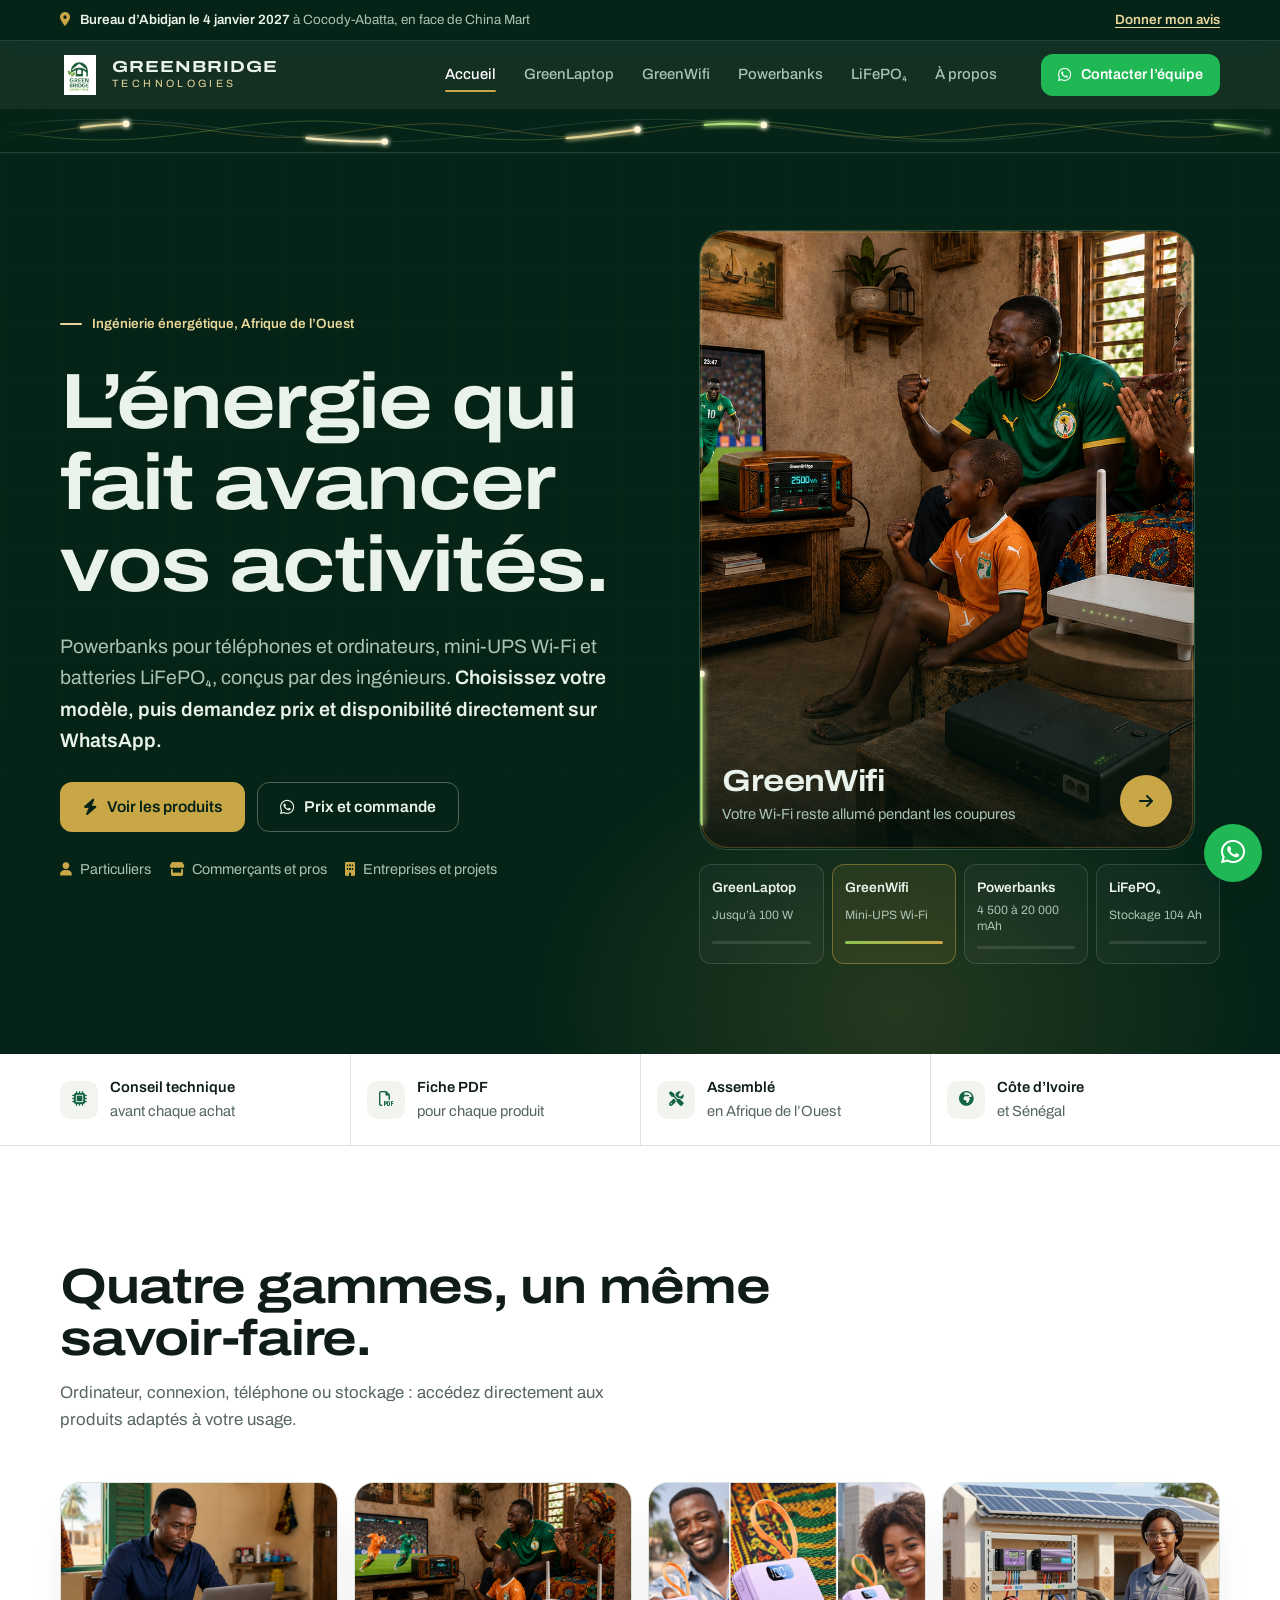
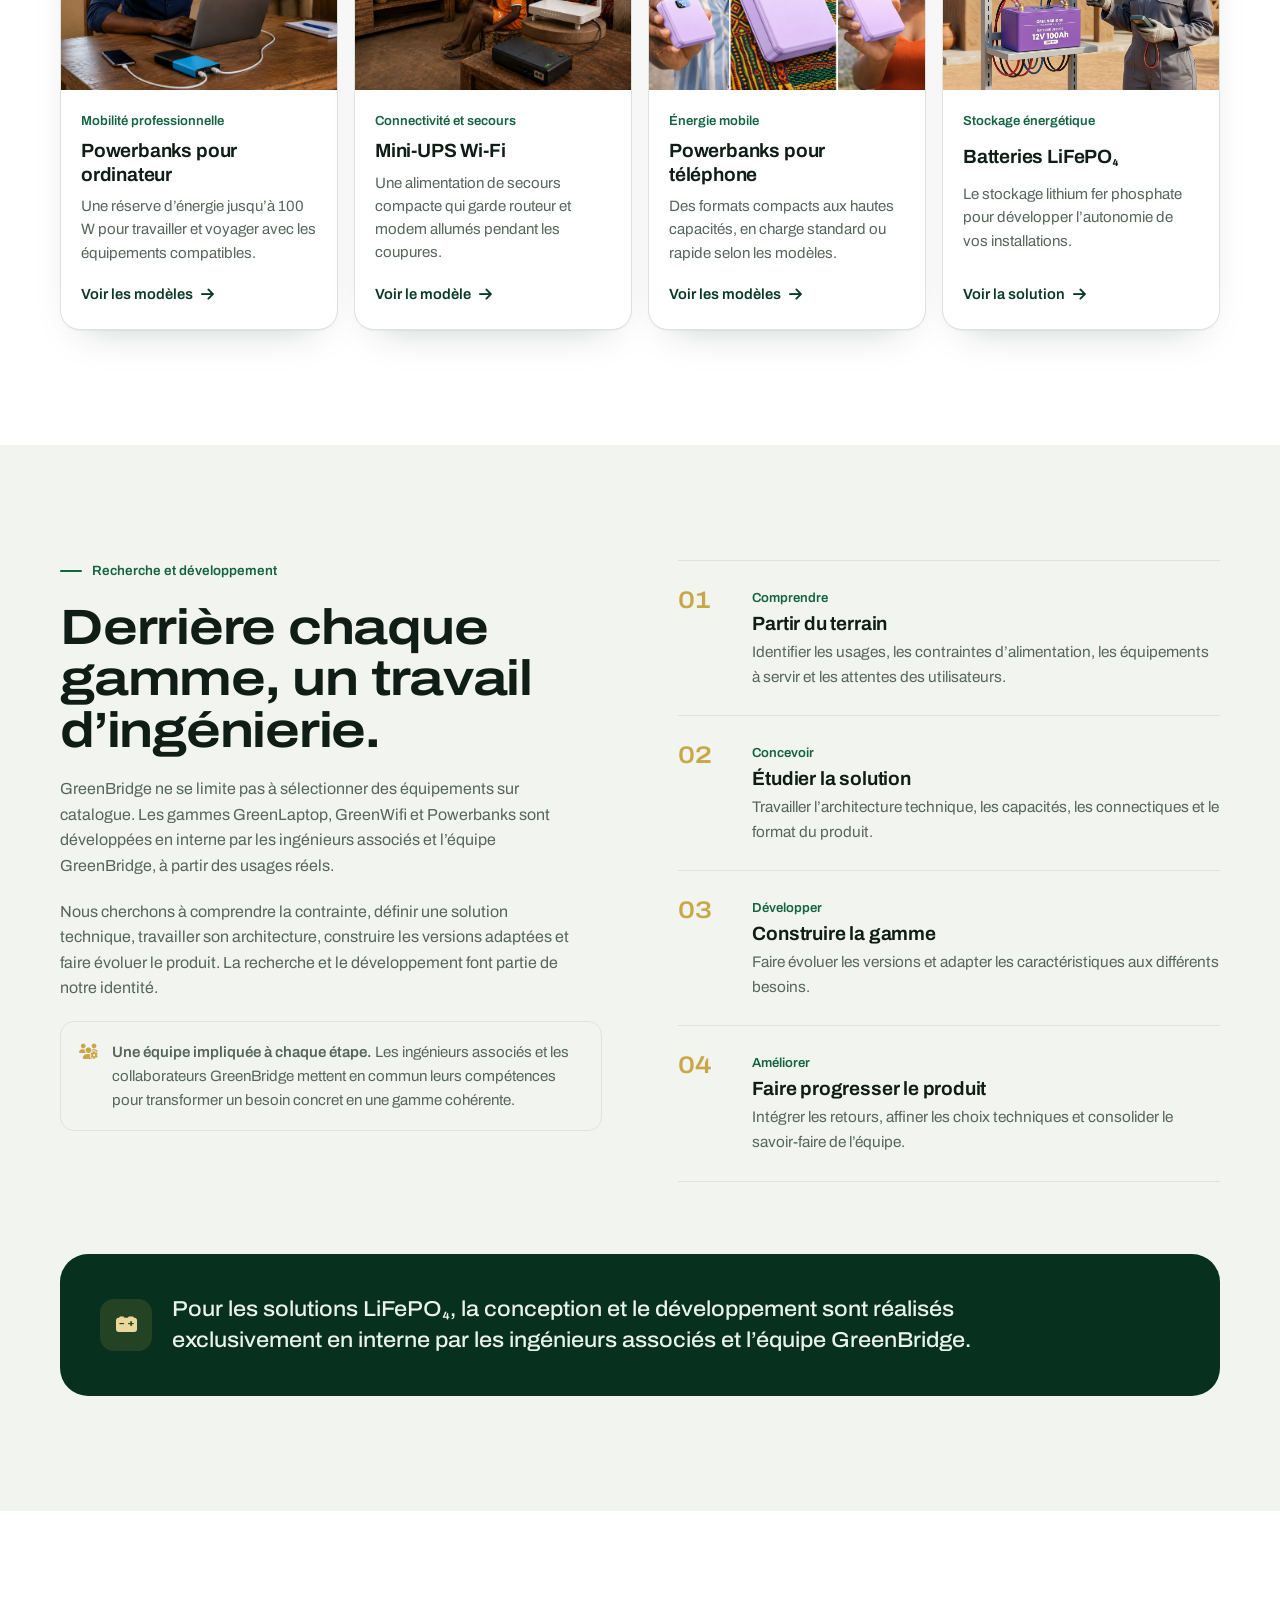
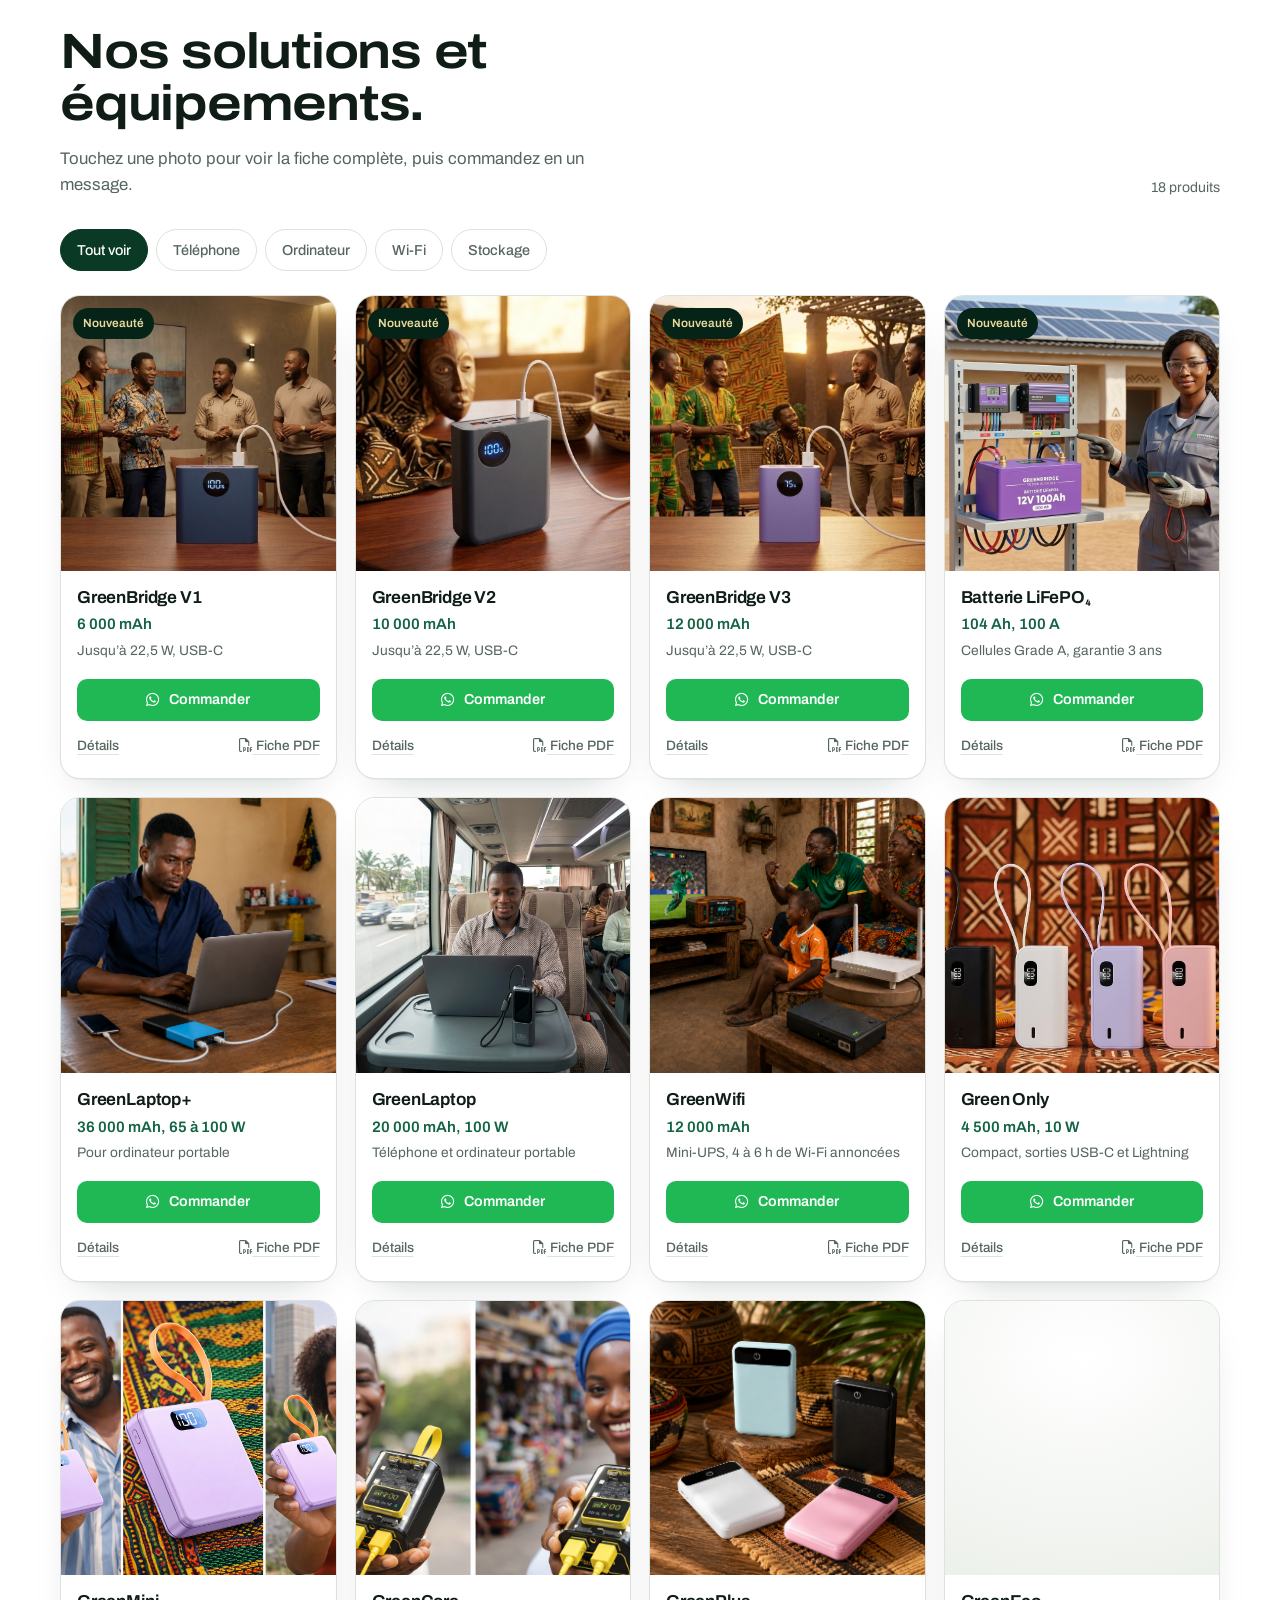
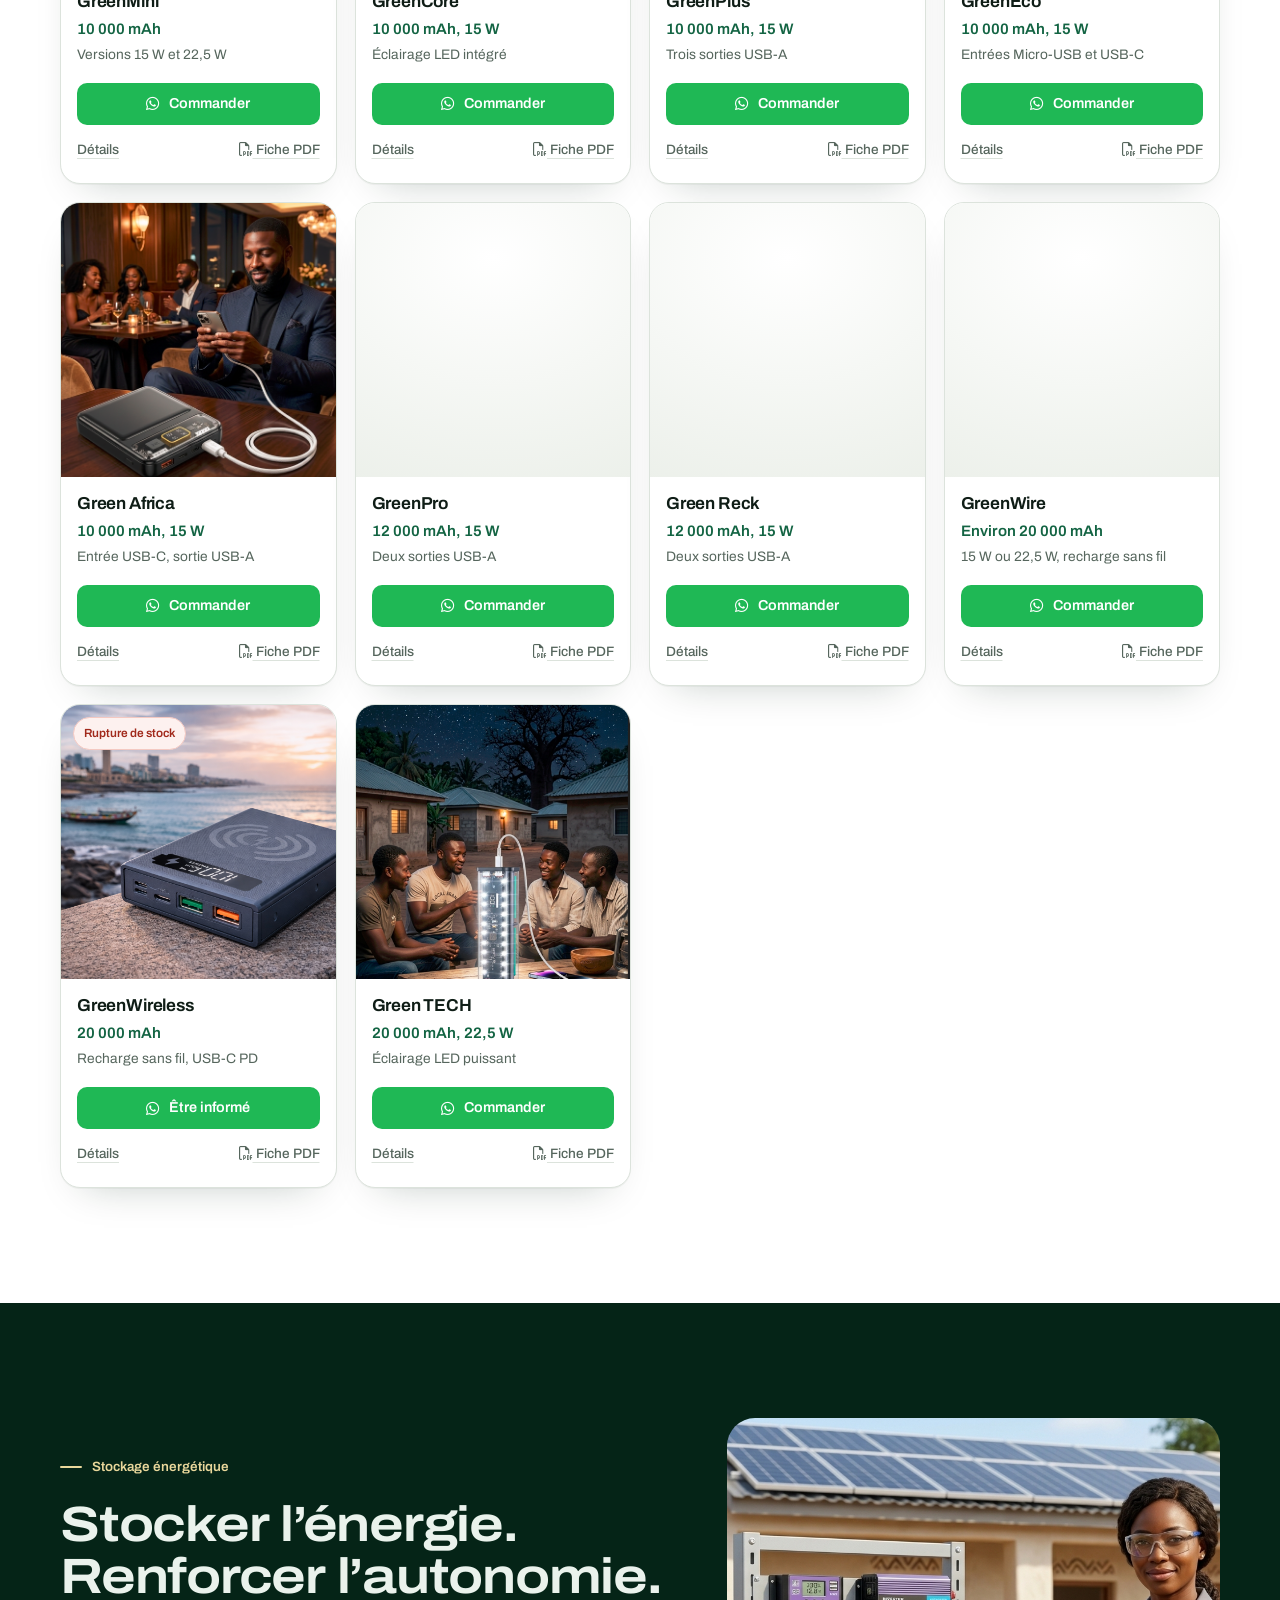
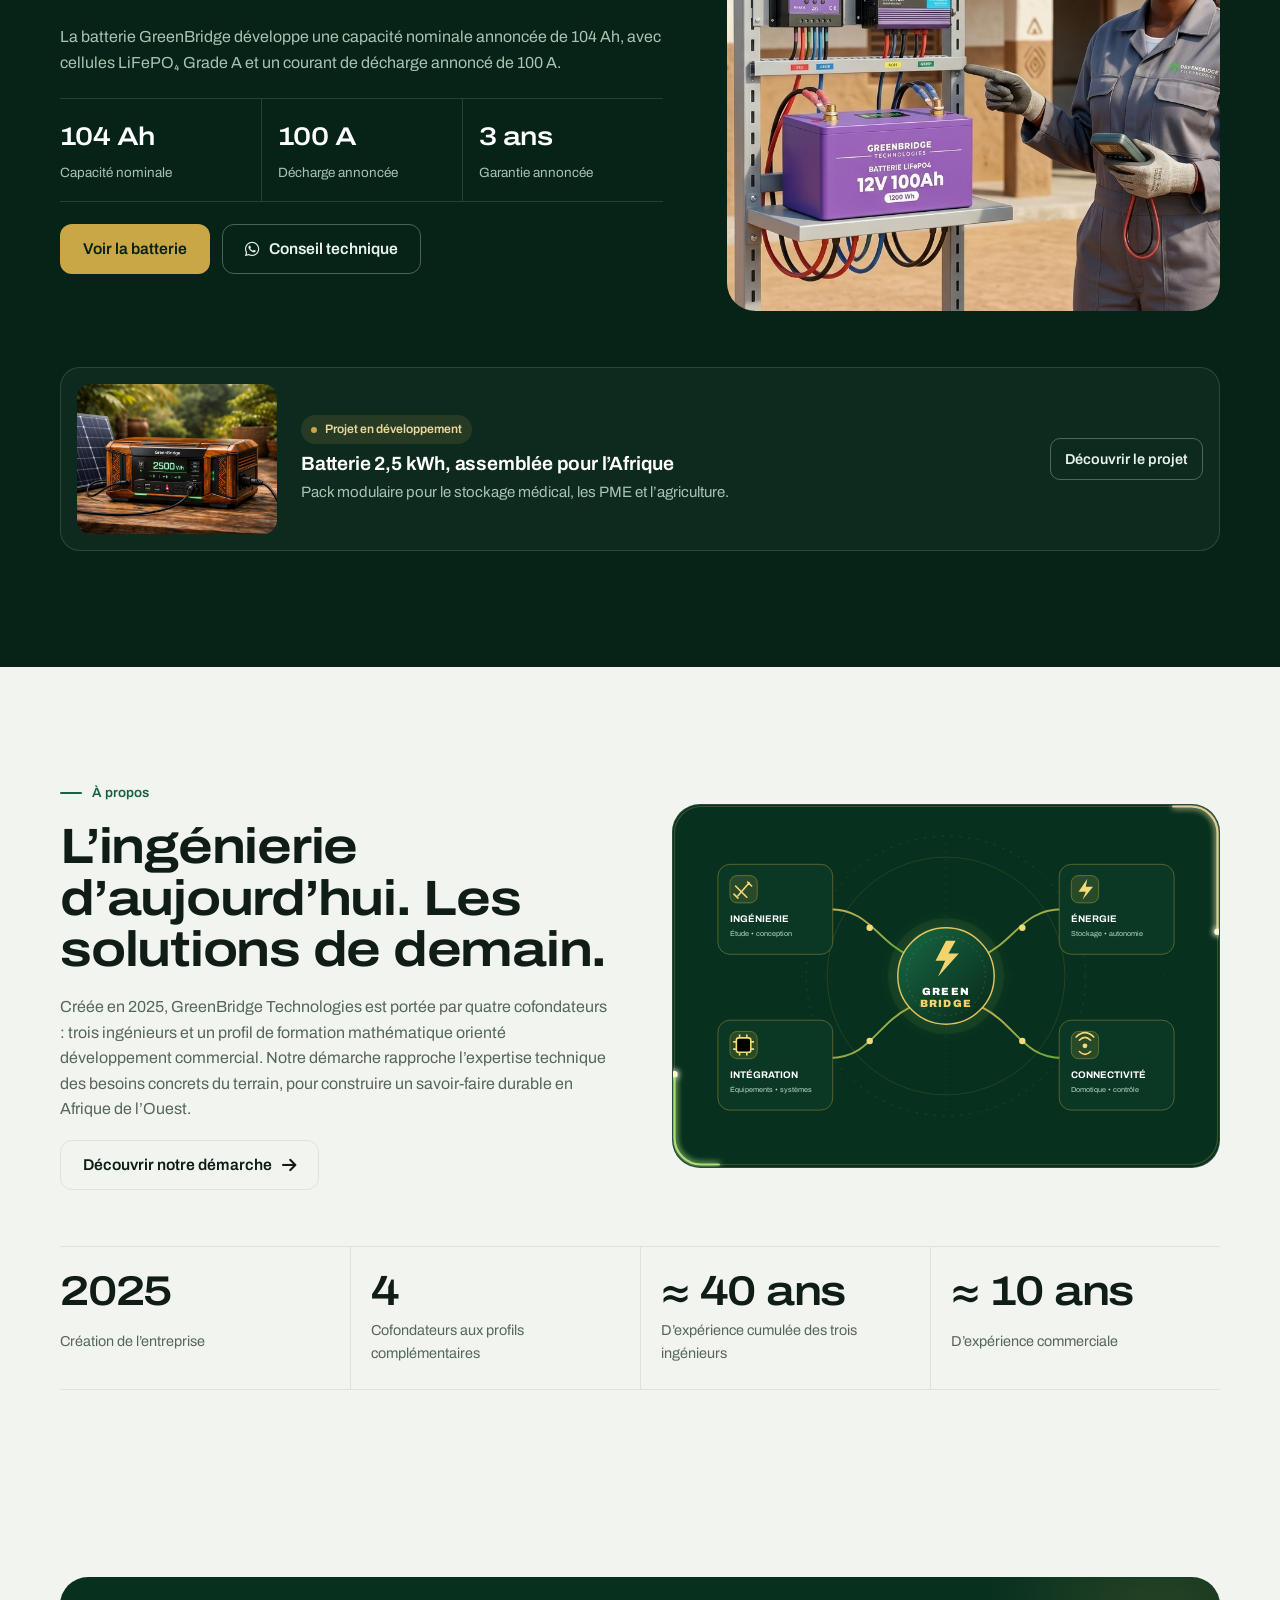
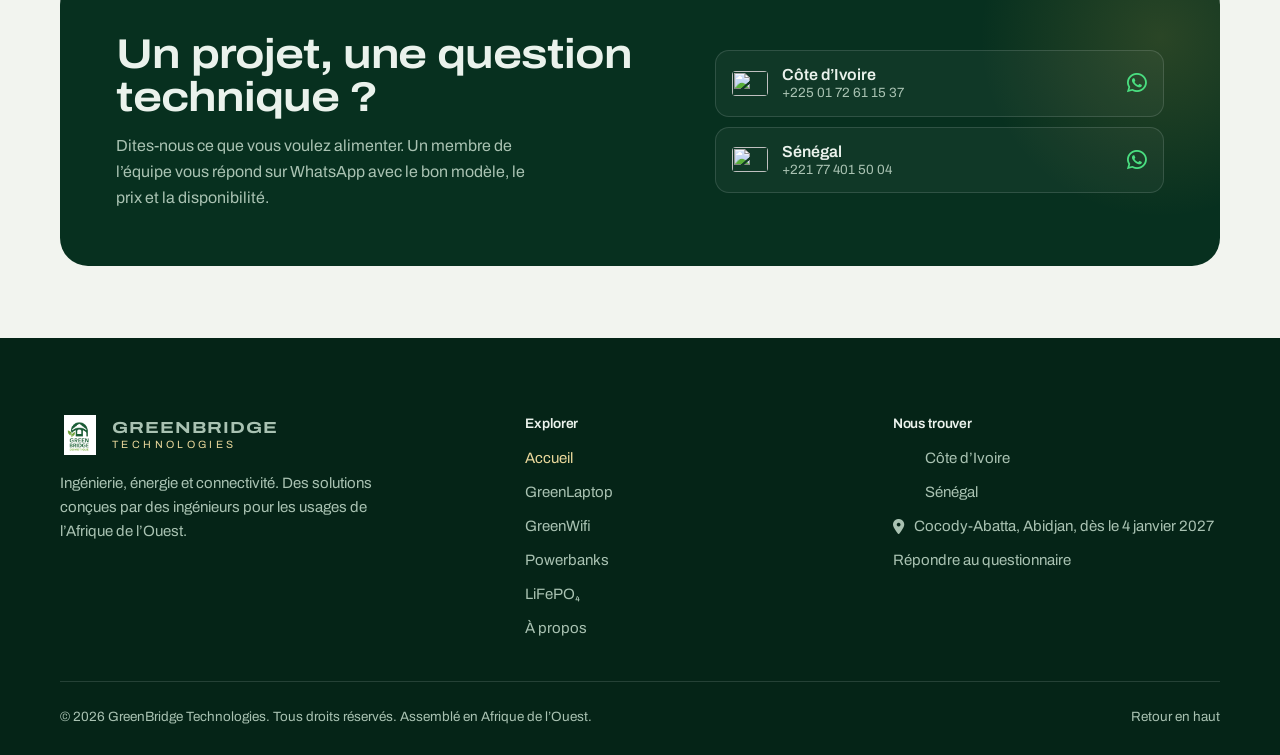
==== index.html @ 38a470da "Update index.html" ====
<!DOCTYPE html>
<html lang="fr">
<head>
<meta charset="utf-8">
<meta name="viewport" content="width=device-width, initial-scale=1, viewport-fit=cover">
<title>GreenBridge Technologies | Énergie et connectivité en Afrique de l’Ouest</title>
<meta name="description" content="Powerbanks, mini-UPS Wi-Fi et batteries LiFePO₄ conçus par des ingénieurs en Afrique de l’Ouest. Côte d’Ivoire et Sénégal, commande sur WhatsApp.">
<meta name="theme-color" content="#052417">
<meta property="og:title" content="GreenBridge Technologies | Énergie et connectivité en Afrique de l’Ouest">
<meta property="og:description" content="Powerbanks, mini-UPS Wi-Fi et batteries LiFePO₄ conçus par des ingénieurs en Afrique de l’Ouest. Côte d’Ivoire et Sénégal, commande sur WhatsApp.">
<meta property="og:type" content="website">
<link rel="icon" type="image/png" href="green%20bridge%20domo.png">
<link rel="apple-touch-icon" href="green%20bridge%20domo.png">
<link rel="preconnect" href="https://fonts.googleapis.com">
<link rel="preconnect" href="https://fonts.gstatic.com" crossorigin>
<link rel="stylesheet" href="https://fonts.googleapis.com/css2?family=Archivo:wdth,wght@62..125,300..800&display=swap">
<link rel="stylesheet" href="https://cdnjs.cloudflare.com/ajax/libs/font-awesome/6.4.2/css/all.min.css">
<link rel="stylesheet" href="greenbridge.css">
<script async src="https://www.googletagmanager.com/gtag/js?id=G-6M3D6J9B24"></script>
<script>
  window.dataLayer = window.dataLayer || [];
  function gtag(){dataLayer.push(arguments);}
  gtag('js', new Date());
  gtag('config', 'G-6M3D6J9B24');
</script>
</head>
<body data-gb-page="home">
<a class="skip" href="#contenu">Aller au contenu</a>

<div class="announce">
  <div class="wrap">
    <p><i class="fa-solid fa-location-dot" aria-hidden="true"></i><span><strong>Bureau d’Abidjan le 4 janvier 2027</strong><span class="announce__long"> à Cocody-Abatta, en face de China Mart</span></span></p>
    <a href="https://enquete-powerbank-ci-sn.netlify.app/" target="_blank" rel="noopener">Donner mon avis</a>
  </div>
</div>

<header class="site-header">
  <div class="wrap">
    <a class="brand" href="index.html" aria-label="GreenBridge Technologies, accueil">
      <img src="green%20bridge%20domo.png" alt="" width="40" height="40">
      <span><strong>GREENBRIDGE</strong><small>TECHNOLOGIES</small></span>
    </a>
    <nav class="main-nav" aria-label="Navigation principale">
<a href="index.html" aria-current="page">Accueil</a>
<a href="greenlaptop.html">GreenLaptop</a>
<a href="greenwifi.html">GreenWifi</a>
<a href="powerbanks.html">Powerbanks</a>
<a href="lifepo4.html">LiFePO₄</a>
<a href="apropos.html">À propos</a>
    </nav>
    <div class="header-cta"><button class="btn btn--wa" type="button" data-order=""><i class="fa-brands fa-whatsapp" aria-hidden="true"></i>Contacter l’équipe</button></div>
    <button class="header-wa" type="button" data-order="" aria-label="Contacter GreenBridge sur WhatsApp"><i class="fa-brands fa-whatsapp" aria-hidden="true"></i></button>
    <button class="menu-toggle" id="gbMenuToggle" type="button" aria-label="Ouvrir le menu" aria-controls="gbMobileMenu" aria-expanded="false"><span></span></button>
  </div>
</header>
<div class="energy-band" aria-hidden="true"></div>

<div class="mobile-menu" id="gbMobileMenu" aria-hidden="true" role="dialog" aria-modal="true" aria-label="Menu">
  <div class="mobile-menu__top">
    <a class="brand" href="index.html"><img src="green%20bridge%20domo.png" alt="" width="34" height="34"><span><strong>GREENBRIDGE</strong><small>TECHNOLOGIES</small></span></a>
    <button class="mobile-menu__close" id="gbMobileClose" type="button" aria-label="Fermer le menu"><i class="fa-solid fa-xmark"></i></button>
  </div>
  <nav aria-label="Navigation mobile">
<a href="index.html" aria-current="page">Accueil<small>Vue d’ensemble</small></a>
<a href="greenlaptop.html">GreenLaptop<small>Ordinateurs portables</small></a>
<a href="greenwifi.html">GreenWifi<small>Mini-UPS Wi-Fi</small></a>
<a href="powerbanks.html">Powerbanks<small>Téléphones</small></a>
<a href="lifepo4.html">LiFePO₄<small>Stockage</small></a>
<a href="apropos.html">À propos<small>Notre équipe</small></a>
  </nav>
  <div class="mobile-menu__foot">
    <button class="btn btn--wa btn--block" type="button" data-order=""><i class="fa-brands fa-whatsapp" aria-hidden="true"></i>Contacter l’équipe</button>
    <p>Côte d’Ivoire et Sénégal. Assemblé en Afrique de l’Ouest.</p>
  </div>
</div>

<main id="contenu">

<section class="hero on-dark" aria-labelledby="hero-title">
  <div class="wrap">
    <div class="hero__copy">
      <span class="label">Ingénierie énergétique, Afrique de l’Ouest</span>
      <h1 id="hero-title">L’énergie qui fait avancer vos activités.</h1>
      <p class="lead">Powerbanks pour téléphones et ordinateurs, mini-UPS Wi-Fi et batteries LiFePO₄, conçus par des ingénieurs. <strong>Choisissez votre modèle, puis demandez prix et disponibilité directement sur WhatsApp.</strong></p>
      <div class="btn-row">
        <a class="btn btn--brass" href="#catalogue"><i class="fa-solid fa-bolt" aria-hidden="true"></i>Voir les produits</a>
        <button class="btn btn--line" type="button" data-order="Demande de conseil et de devis"><i class="fa-brands fa-whatsapp" aria-hidden="true"></i>Prix et commande</button>
      </div>
      <ul class="audience">
        <li><i class="fa-solid fa-user" aria-hidden="true"></i>Particuliers</li>
        <li><i class="fa-solid fa-store" aria-hidden="true"></i>Commerçants et pros</li>
        <li><i class="fa-solid fa-building" aria-hidden="true"></i>Entreprises et projets</li>
      </ul>
    </div>
    <div class="stage" data-gb-stage aria-label="Nos quatre gammes">
      <div class="stage__screen" data-energy-frame>
        <div class="stage__slide" id="slide0" role="tabpanel">
          <img src="Chargeur_ordi_1.png" alt="Gamme GreenLaptop" fetchpriority="high" decoding="async">
          <div class="stage__caption"><div><strong>GreenLaptop</strong><span>Jusqu’à 100 W pour ordinateur portable</span></div><a href="greenlaptop.html" aria-label="Découvrir GreenLaptop"><i class="fa-solid fa-arrow-right" aria-hidden="true"></i></a></div>
        </div>
        <div class="stage__slide" id="slide1" role="tabpanel">
          <img src="wifi_2.png" alt="Gamme GreenWifi" loading="lazy" decoding="async">
          <div class="stage__caption"><div><strong>GreenWifi</strong><span>Votre Wi-Fi reste allumé pendant les coupures</span></div><a href="greenwifi.html" aria-label="Découvrir GreenWifi"><i class="fa-solid fa-arrow-right" aria-hidden="true"></i></a></div>
        </div>
        <div class="stage__slide" id="slide2" role="tabpanel">
          <img src="Pwkb_Mini_3.png" alt="Gamme Powerbanks" loading="lazy" decoding="async">
          <div class="stage__caption"><div><strong>Powerbanks</strong><span>De 4 500 à 20 000 mAh pour le téléphone</span></div><a href="powerbanks.html" aria-label="Découvrir Powerbanks"><i class="fa-solid fa-arrow-right" aria-hidden="true"></i></a></div>
        </div>
        <div class="stage__slide" id="slide3" role="tabpanel">
          <img src="pack_batterie_1200wh.png" alt="Gamme LiFePO₄" loading="lazy" decoding="async">
          <div class="stage__caption"><div><strong>LiFePO₄</strong><span>Batterie 104 Ah conçue en interne</span></div><a href="lifepo4.html" aria-label="Découvrir LiFePO₄"><i class="fa-solid fa-arrow-right" aria-hidden="true"></i></a></div>
        </div>
      </div>
      <div class="stage__tabs" role="tablist"><button class="stage__tab" type="button" role="tab" aria-controls="slide0"><b>GreenLaptop</b><small>Jusqu’à 100 W</small><span class="stage__gauge" aria-hidden="true"></span></button><button class="stage__tab" type="button" role="tab" aria-controls="slide1"><b>GreenWifi</b><small>Mini-UPS Wi-Fi</small><span class="stage__gauge" aria-hidden="true"></span></button><button class="stage__tab" type="button" role="tab" aria-controls="slide2"><b>Powerbanks</b><small>4 500 à 20 000 mAh</small><span class="stage__gauge" aria-hidden="true"></span></button><button class="stage__tab" type="button" role="tab" aria-controls="slide3"><b>LiFePO₄</b><small>Stockage 104 Ah</small><span class="stage__gauge" aria-hidden="true"></span></button></div>
    </div>
  </div>
</section>

<section class="trust" aria-label="Nos engagements">
  <div class="wrap">
    <ul>
      <li><i class="fa-solid fa-microchip" aria-hidden="true"></i><span><strong>Conseil technique</strong>avant chaque achat</span></li>
      <li><i class="fa-regular fa-file-pdf" aria-hidden="true"></i><span><strong>Fiche PDF</strong>pour chaque produit</span></li>
      <li><i class="fa-solid fa-screwdriver-wrench" aria-hidden="true"></i><span><strong>Assemblé</strong>en Afrique de l’Ouest</span></li>
      <li><i class="fa-solid fa-earth-africa" aria-hidden="true"></i><span><strong>Côte d’Ivoire</strong>et Sénégal</span></li>
    </ul>
  </div>
</section>

<section class="section section--white" aria-labelledby="gammes-title">
  <div class="wrap">
    <div class="section-head">
      <h2 id="gammes-title">Quatre gammes, un même savoir-faire.</h2>
      <p>Ordinateur, connexion, téléphone ou stockage : accédez directement aux produits adaptés à votre usage.</p>
    </div>
    <div class="universe-grid">
      <a class="u-card" href="greenlaptop.html">
      <div class="u-card__media"><img src="Chargeur_ordi_1.png" alt="Gamme GreenLaptop" loading="lazy" decoding="async" data-fallback=""></div>
      <div class="u-card__body"><small>Mobilité professionnelle</small><h3>Powerbanks pour ordinateur</h3><p>Une réserve d’énergie jusqu’à 100 W pour travailler et voyager avec les équipements compatibles.</p><span class="u-card__go">Voir les modèles <i class="fa-solid fa-arrow-right" aria-hidden="true"></i></span></div>
    </a>
      <a class="u-card" href="greenwifi.html">
      <div class="u-card__media"><img src="wifi_2.png" alt="Gamme GreenWifi" loading="lazy" decoding="async" data-fallback=""></div>
      <div class="u-card__body"><small>Connectivité et secours</small><h3>Mini-UPS Wi-Fi</h3><p>Une alimentation de secours compacte qui garde routeur et modem allumés pendant les coupures.</p><span class="u-card__go">Voir le modèle <i class="fa-solid fa-arrow-right" aria-hidden="true"></i></span></div>
    </a>
      <a class="u-card" href="powerbanks.html">
      <div class="u-card__media"><img src="Pwkb_Mini_3.png" alt="Gamme Powerbanks" loading="lazy" decoding="async" data-fallback=""></div>
      <div class="u-card__body"><small>Énergie mobile</small><h3>Powerbanks pour téléphone</h3><p>Des formats compacts aux hautes capacités, en charge standard ou rapide selon les modèles.</p><span class="u-card__go">Voir les modèles <i class="fa-solid fa-arrow-right" aria-hidden="true"></i></span></div>
    </a>
      <a class="u-card" href="lifepo4.html">
      <div class="u-card__media"><img src="pack_batterie_1200wh.png" alt="Gamme LiFePO₄" loading="lazy" decoding="async" data-fallback=""></div>
      <div class="u-card__body"><small>Stockage énergétique</small><h3>Batteries LiFePO₄</h3><p>Le stockage lithium fer phosphate pour développer l’autonomie de vos installations.</p><span class="u-card__go">Voir la solution <i class="fa-solid fa-arrow-right" aria-hidden="true"></i></span></div>
    </a>
    </div>
  </div>
</section>

<section class="section" id="notre-demarche" aria-labelledby="rd-title">
  <div class="wrap">
    <div class="rd">
      <div class="rd__copy">
        <span class="label">Recherche et développement</span>
        <h2 id="rd-title">Derrière chaque gamme, un travail d’ingénierie.</h2>
        <p>GreenBridge ne se limite pas à sélectionner des équipements sur catalogue. Les gammes GreenLaptop, GreenWifi et Powerbanks sont développées en interne par les ingénieurs associés et l’équipe GreenBridge, à partir des usages réels.</p>
        <p>Nous cherchons à comprendre la contrainte, définir une solution technique, travailler son architecture, construire les versions adaptées et faire évoluer le produit. La recherche et le développement font partie de notre identité.</p>
        <div class="rd__note"><i class="fa-solid fa-users-gear" aria-hidden="true"></i><span><strong>Une équipe impliquée à chaque étape.</strong> Les ingénieurs associés et les collaborateurs GreenBridge mettent en commun leurs compétences pour transformer un besoin concret en une gamme cohérente.</span></div>
      </div>
      <ol class="steps"><li><small>Comprendre</small><h3>Partir du terrain</h3><p>Identifier les usages, les contraintes d’alimentation, les équipements à servir et les attentes des utilisateurs.</p></li><li><small>Concevoir</small><h3>Étudier la solution</h3><p>Travailler l’architecture technique, les capacités, les connectiques et le format du produit.</p></li><li><small>Développer</small><h3>Construire la gamme</h3><p>Faire évoluer les versions et adapter les caractéristiques aux différents besoins.</p></li><li><small>Améliorer</small><h3>Faire progresser le produit</h3><p>Intégrer les retours, affiner les choix techniques et consolider le savoir-faire de l’équipe.</p></li></ol>
    </div>
    <div class="quote-band on-dark">
      <i class="fa-solid fa-car-battery" aria-hidden="true"></i>
      <p>Pour les solutions LiFePO₄, la conception et le développement sont réalisés exclusivement en interne par les ingénieurs associés et l’équipe GreenBridge.</p>
    </div>
  </div>
</section>

<section class="section section--white" id="catalogue" aria-labelledby="catalogue-title">
  <div class="wrap">
    <div class="catalog-head">
      <div class="section-head">
        <h2 id="catalogue-title">Nos solutions et équipements.</h2>
        <p>Touchez une photo pour voir la fiche complète, puis commandez en un message.</p>
      </div>
      <span class="count" data-gb-count="catalogueGrid" aria-live="polite"></span>
    </div>
    <div class="filters" data-gb-filter="catalogueGrid" role="group" aria-label="Filtrer par usage">
      <button type="button" data-filter="all" aria-pressed="true">Tout voir</button>
      <button type="button" data-filter="phone">Téléphone</button>
      <button type="button" data-filter="laptop">Ordinateur</button>
      <button type="button" data-filter="wifi">Wi-Fi</button>
      <button type="button" data-filter="storage">Stockage</button>
    </div>
    <div style="height:22px"></div>
    <div class="p-grid" id="catalogueGrid" data-gb-grid="v1,v2,v3,lifepo4,m11,m12,m13,m0,m1,m2,m3,m4,m5,m6,m7,m8,m9,m10"></div>
  </div>
</section>

<section class="section section--dark on-dark" aria-labelledby="storage-title">
  <div class="wrap">
    <div class="storage">
      <div class="storage__copy">
        <span class="label">Stockage énergétique</span>
        <h2 id="storage-title">Stocker l’énergie. Renforcer l’autonomie.</h2>
        <p>La batterie GreenBridge développe une capacité nominale annoncée de 104 Ah, avec cellules LiFePO₄ Grade A et un courant de décharge annoncé de 100 A.</p>
        <div class="readouts"><div><b>104 Ah</b><span>Capacité nominale</span></div><div><b>100 A</b><span>Décharge annoncée</span></div><div><b>3 ans</b><span>Garantie annoncée</span></div></div>
        <div class="btn-row">
          <button class="btn btn--brass" type="button" data-open="lifepo4">Voir la batterie</button>
          <button class="btn btn--line" type="button" data-order="Batterie LiFePO4 104 Ah : demande de conseil technique et devis"><i class="fa-brands fa-whatsapp" aria-hidden="true"></i>Conseil technique</button>
        </div>
      </div>
      <div class="storage__media"><img src="pack_batterie_1200wh.png" alt="Batterie GreenBridge LiFePO₄ 104 Ah" loading="lazy" decoding="async" data-fallback=""></div>
    </div>
    <div class="project">
      <div class="project__media"><img src="Future_Pack_1.png" alt="Pack modulaire 2,5 kWh" loading="lazy" decoding="async" data-fallback=""></div>
      <div><span class="pill">Projet en développement</span><h3>Batterie 2,5 kWh, assemblée pour l’Afrique</h3><p>Pack modulaire pour le stockage médical, les PME et l’agriculture.</p></div>
      <div class="btn-row"><button class="btn btn--line btn--sm" type="button" data-pack>Découvrir le projet</button></div>
    </div>
  </div>
</section>

<section class="section" aria-labelledby="about-title">
  <div class="wrap">
    <div class="about-home">
      <div class="about-home__copy">
        <span class="label">À propos</span>
        <h2 id="about-title">L’ingénierie d’aujourd’hui. Les solutions de demain.</h2>
        <p>Créée en 2025, GreenBridge Technologies est portée par quatre cofondateurs : trois ingénieurs et un profil de formation mathématique orienté développement commercial. Notre démarche rapproche l’expertise technique des besoins concrets du terrain, pour construire un savoir-faire durable en Afrique de l’Ouest.</p>
        <div class="btn-row"><a class="btn btn--line" href="apropos.html">Découvrir notre démarche <i class="fa-solid fa-arrow-right" aria-hidden="true"></i></a></div>
      </div>
      <div class="about-art on-dark" data-energy-frame style="position:relative"><svg aria-labelledby="gb-art-title gb-art-desc" role="img" viewBox="0 0 620 390" xmlns="http://www.w3.org/2000/svg">
<title id="gb-art-title">L'écosystème technologique GreenBridge</title>
<desc id="gb-art-desc">Schéma conceptuel reliant l'ingénierie, les systèmes énergétiques, le stockage et les technologies connectées.</desc>
<defs>
<linearGradient id="gbLine" x1="0" x2="1" y1="0" y2="1"><stop offset="0" stop-color="#d9bd59"></stop><stop offset="1" stop-color="#7cb342"></stop></linearGradient>
<linearGradient id="gbCore" x1="0" x2="1" y1="0" y2="1"><stop offset="0" stop-color="#176a42"></stop><stop offset="1" stop-color="#082719"></stop></linearGradient>
<filter id="gbGlow"><feGaussianBlur result="b" stdDeviation="7"></feGaussianBlur><feMerge><feMergeNode in="b"></feMergeNode><feMergeNode in="SourceGraphic"></feMergeNode></feMerge></filter>
</defs>
<g fill="none" stroke="#d4af37" stroke-opacity=".18" stroke-width="1">
<circle cx="310" cy="183" r="148"></circle><circle cx="310" cy="183" r="174" stroke-dasharray="3 8"></circle>
<path d="M30 183H590M310 18V350" stroke-dasharray="2 8"></path>
</g>
<g fill="none" opacity=".9" stroke="url(#gbLine)" stroke-linecap="round" stroke-linejoin="round" stroke-width="2.4">
<path d="M165 100 C215 100 223 139 265 158"></path><path d="M455 100 C405 100 397 139 355 158"></path>
<path d="M165 285 C215 285 223 243 265 222"></path><path d="M455 285 C405 285 397 243 355 222"></path>
<path d="M310 74V115" stroke-dasharray="4 7"></path><path d="M310 251V292" stroke-dasharray="4 7"></path>
</g>
<g fill="#f3d978"><circle cx="215" cy="123" r="4"></circle><circle cx="405" cy="123" r="4"></circle><circle cx="215" cy="264" r="4"></circle><circle cx="405" cy="264" r="4"></circle></g>

<g transform="translate(26 44)">
<rect fill="#0a3825" height="112" rx="15" stroke="#d4af37" stroke-opacity=".48" width="143"></rect>
<rect fill="#d4af37" fill-opacity=".15" height="34" rx="9" stroke="#d4af37" stroke-opacity=".5" width="34" x="15" y="14"></rect>
<path d="M25 39L39 23M22 27L36 41M37 22L42 27M20 37L25 42" stroke="#f2d979" stroke-linecap="round" stroke-width="2"></path>
<text fill="#fff" font-size="12" font-weight="700" x="15" y="72">INGÉNIERIE</text>
<text fill="#b9d8c2" font-size="9" x="15" y="89">Étude • conception</text>
</g>

<g transform="translate(451 44)">
<rect fill="#0a3825" height="112" rx="15" stroke="#d4af37" stroke-opacity=".48" width="143"></rect>
<rect fill="#d4af37" fill-opacity=".15" height="34" rx="9" stroke="#d4af37" stroke-opacity=".5" width="34" x="15" y="14"></rect>
<path d="M35 18L24 34H33L29 44L42 28H33Z" fill="#f2d979"></path>
<text fill="#fff" font-size="12" font-weight="700" x="15" y="72">ÉNERGIE</text>
<text fill="#b9d8c2" font-size="9" x="15" y="89">Stockage • autonomie</text>
</g>

<g transform="translate(26 238)">
<rect fill="#0a3825" height="112" rx="15" stroke="#d4af37" stroke-opacity=".48" width="143"></rect>
<rect fill="#d4af37" fill-opacity=".15" height="34" rx="9" stroke="#d4af37" stroke-opacity=".5" width="34" x="15" y="14"></rect>
<rect height="18" rx="3" stroke="#f2d979" stroke-width="2" width="18" x="23" y="22"></rect><path d="M27 18V22M36 18V22M27 40V44M36 40V44M19 27H23M19 36H23M41 27H45M41 36H45" stroke="#f2d979" stroke-width="2"></path>
<text fill="#fff" font-size="12" font-weight="700" x="15" y="72">INTÉGRATION</text>
<text fill="#b9d8c2" font-size="9" x="15" y="89">Équipements • systèmes</text>
</g>

<g transform="translate(451 238)">
<rect fill="#0a3825" height="112" rx="15" stroke="#d4af37" stroke-opacity=".48" width="143"></rect>
<rect fill="#d4af37" fill-opacity=".15" height="34" rx="9" stroke="#d4af37" stroke-opacity=".5" width="34" x="15" y="14"></rect>
<circle cx="32" cy="32" fill="#f2d979" r="3"></circle><path d="M25 25Q32 18 39 25M21 21Q32 10 43 21M25 39Q32 46 39 39" fill="none" stroke="#f2d979" stroke-linecap="round" stroke-width="2"></path>
<text fill="#fff" font-size="12" font-weight="700" x="15" y="72">CONNECTIVITÉ</text>
<text fill="#b9d8c2" font-size="9" x="15" y="89">Domotique • contrôle</text>
</g>

<g filter="url(#gbGlow)"><circle cx="310" cy="183" fill="#7cb342" fill-opacity=".08" r="72"></circle></g>
<circle cx="310" cy="183" fill="url(#gbCore)" r="60" stroke="#e1c45f" stroke-width="1.8"></circle>
<circle cx="310" cy="183" fill="none" r="49" stroke="#fff" stroke-dasharray="2 5" stroke-opacity=".22"></circle>
<path d="M310 139L297 164H309L300 184L326 155H313L322 139Z" fill="#f1d46f"></path>
<text fill="#fff" font-size="13" font-weight="900" letter-spacing="1.5" text-anchor="middle" x="310" y="207">GREEN</text>
<text fill="#f1d46f" font-size="13" font-weight="900" letter-spacing="1.5" text-anchor="middle" x="310" y="222">BRIDGE</text>
</svg></div>
    </div>
    <div class="facts">
      <div><b>2025</b><span>Création de l’entreprise</span></div>
      <div><b>4</b><span>Cofondateurs aux profils complémentaires</span></div>
      <div><b>≈ 40 ans</b><span>D’expérience cumulée des trois ingénieurs</span></div>
      <div><b>≈ 10 ans</b><span>D’expérience commerciale</span></div>
    </div>
  </div>
</section>

<section class="section section--tight" aria-labelledby="contact-title">
  <div class="wrap">
    <div class="contact on-dark">
      <div>
        <h2 id="contact-title">Un projet, une question technique ?</h2>
        <p>Dites-nous ce que vous voulez alimenter. Un membre de l’équipe vous répond sur WhatsApp avec le bon modèle, le prix et la disponibilité.</p>
      </div>
      <div class="contact__countries">
        <button class="country-btn" type="button" onclick="sendWhatsApp('coteivoire')"><img src="https://flagcdn.com/w80/ci.png" alt="" width="36" height="25"><span><strong>Côte d’Ivoire</strong><small>+225 01 72 61 15 37</small></span><i class="fa-brands fa-whatsapp" aria-hidden="true"></i></button>
        <button class="country-btn" type="button" onclick="sendWhatsApp('senegal')"><img src="https://flagcdn.com/w80/sn.png" alt="" width="36" height="25"><span><strong>Sénégal</strong><small>+221 77 401 50 04</small></span><i class="fa-brands fa-whatsapp" aria-hidden="true"></i></button>
      </div>
    </div>
  </div>
</section>

</main>

<footer class="site-footer">
  <div class="wrap">
    <div class="footer-top">
      <div>
        <a class="brand" href="index.html"><img src="green%20bridge%20domo.png" alt="" width="40" height="40" loading="lazy"><span><strong>GREENBRIDGE</strong><small>TECHNOLOGIES</small></span></a>
        <p>Ingénierie, énergie et connectivité. Des solutions conçues par des ingénieurs pour les usages de l’Afrique de l’Ouest.</p>
      </div>
      <div class="footer-col">
        <h3>Explorer</h3>
        <ul>
<li><a href="index.html" aria-current="page">Accueil</a></li>
<li><a href="greenlaptop.html">GreenLaptop</a></li>
<li><a href="greenwifi.html">GreenWifi</a></li>
<li><a href="powerbanks.html">Powerbanks</a></li>
<li><a href="lifepo4.html">LiFePO₄</a></li>
<li><a href="apropos.html">À propos</a></li>
        </ul>
      </div>
      <div class="footer-col">
        <h3>Nous trouver</h3>
        <ul>
          <li><img src="https://flagcdn.com/w40/ci.png" alt="" loading="lazy">Côte d’Ivoire</li>
          <li><img src="https://flagcdn.com/w40/sn.png" alt="" loading="lazy">Sénégal</li>
          <li><i class="fa-solid fa-location-dot" aria-hidden="true"></i>Cocody-Abatta, Abidjan, dès le 4 janvier 2027</li>
          <li><a href="https://enquete-powerbank-ci-sn.netlify.app/" target="_blank" rel="noopener">Répondre au questionnaire</a></li>
        </ul>
      </div>
    </div>
    <div class="footer-bottom">
      <span>© <span id="year">2026</span> GreenBridge Technologies. Tous droits réservés. Assemblé en Afrique de l’Ouest.</span>
      <a href="#contenu">Retour en haut</a>
    </div>
  </div>
</footer>

<button class="fab" type="button" data-order="" aria-label="Commander via WhatsApp"><i class="fa-brands fa-whatsapp" aria-hidden="true"></i></button>

<div class="modal-overlay" id="modalOverlay" aria-hidden="true">
  <div class="modal" role="dialog" aria-modal="true" aria-labelledby="modalTitle">
    <button class="modal__close" type="button" aria-label="Fermer" onclick="closeModal()"><i class="fa-solid fa-xmark"></i></button>
    <div id="modalContent"></div>
  </div>
</div>

<script src="greenbridge.js"></script>
</body>
</html>
---- greenbridge.css ----
/* =====================================================================
   GREENBRIDGE TECHNOLOGIES — greenbridge.css
   Feuille de style unique, partagée par toutes les pages.
   ===================================================================== */

:root{
  /* Couleurs de marque */
  --forest-950:#052417;
  --forest-900:#07301F;
  --forest-800:#0A3A26;
  --forest-600:#136443;
  --leaf:#8CC152;
  --brass:#C9A646;
  --brass-soft:#E9D79B;
  --paper:#F2F4EF;
  --white:#FFFFFF;
  --ink:#0F1D16;
  --muted:#56665D;
  --line:#DCE3DC;
  --on-dark:#EAF2EC;
  --on-dark-muted:#A9C2B2;
  --line-dark:rgba(234,242,236,.14);
  --wa:#1FB855;
  --wa-dark:#159447;

  /* Typographie : une seule famille, deux largeurs */
  --font:'Archivo', system-ui, -apple-system, 'Segoe UI', Roboto, Arial, sans-serif;
  --wide:118%;

  /* Rayons selon la hiérarchie */
  --r-panel:28px;
  --r-card:20px;
  --r-media:14px;
  --r-btn:12px;

  --maxw:1240px;
  --gutter:clamp(18px, 4.5vw, 40px);
  --header-h:68px;
  --shadow-card:0 1px 0 rgba(15,29,22,.04), 0 18px 40px -24px rgba(5,36,23,.28);
  --ease:cubic-bezier(.2,.7,.2,1);
}

*,*::before,*::after{box-sizing:border-box}
html{-webkit-text-size-adjust:100%;scroll-behavior:smooth;scroll-padding-top:calc(var(--header-h) + 16px)}
body{
  margin:0;font-family:var(--font);font-size:16px;line-height:1.6;color:var(--ink);
  background:var(--paper);-webkit-font-smoothing:antialiased;text-rendering:optimizeLegibility;
  overflow-x:hidden;
}
body.no-scroll{overflow:hidden}
img{display:block;max-width:100%}
a{color:inherit}
button{font:inherit;color:inherit}
:focus-visible{outline:2px solid var(--brass);outline-offset:3px;border-radius:6px}
.sr-only{position:absolute;width:1px;height:1px;overflow:hidden;clip:rect(0 0 0 0);white-space:nowrap}
.wrap{width:100%;max-width:var(--maxw);margin-inline:auto;padding-inline:var(--gutter)}
.skip{position:absolute;left:-999px;top:8px;z-index:3000;background:var(--white);padding:10px 14px;border-radius:8px}
.skip:focus{left:8px}

/* ---------- Typographie ---------- */
.display,h1,h2{font-stretch:var(--wide);font-weight:650;letter-spacing:-.025em;line-height:1.04;margin:0}
h1{font-size:clamp(2.45rem, 6.4vw, 4.9rem)}
h2{font-size:clamp(1.9rem, 4.2vw, 3.1rem)}
h3{font-size:1.2rem;font-weight:650;line-height:1.25;margin:0;letter-spacing:-.01em}
p{margin:0}
.lead{font-size:clamp(1.05rem, 1.6vw, 1.22rem);line-height:1.6;max-width:56ch}
.label{display:inline-flex;align-items:center;gap:10px;font-size:.84rem;font-weight:600;color:var(--forest-600)}
.label::before{content:"";width:22px;height:2px;background:currentColor;border-radius:2px}
.on-dark .label{color:var(--brass-soft)}
.section-head{display:grid;gap:16px;max-width:760px;margin-bottom:clamp(28px,4vw,48px)}
.section-head p{color:var(--muted);font-size:1.05rem;max-width:60ch}
.on-dark .section-head p{color:var(--on-dark-muted)}

/* ---------- Boutons ---------- */
.btn{
  --bg:var(--forest-800);--fg:var(--white);
  display:inline-flex;align-items:center;justify-content:center;gap:10px;
  min-height:50px;padding:0 22px;border-radius:var(--r-btn);border:1px solid transparent;
  background:var(--bg);color:var(--fg);font-weight:600;font-size:.98rem;line-height:1.1;
  text-decoration:none;cursor:pointer;white-space:nowrap;
  transition:background .2s var(--ease), border-color .2s var(--ease), transform .2s var(--ease);
  -webkit-tap-highlight-color:transparent;touch-action:manipulation;
}
.btn:hover{background:var(--forest-600)}
.btn:active{transform:translateY(1px)}
.btn--brass{--bg:var(--brass);--fg:var(--forest-950)}
.btn--brass:hover{background:var(--brass-soft)}
.btn--wa{--bg:var(--wa);--fg:#fff}
.btn--wa:hover{background:var(--wa-dark)}
.btn--line{--bg:transparent;--fg:var(--ink);border-color:var(--line)}
.btn--line:hover{background:var(--white);border-color:var(--forest-600)}
.on-dark .btn--line{--fg:var(--on-dark);border-color:rgba(234,242,236,.3)}
.on-dark .btn--line:hover{background:rgba(234,242,236,.08);border-color:var(--brass-soft)}
.btn--sm{min-height:42px;padding:0 14px;font-size:.9rem;border-radius:10px}
.btn--block{width:100%}
.btn i{font-size:1.05em}
.btn-row{display:flex;flex-wrap:wrap;gap:12px}

/* ---------- Bandeau d’annonce ---------- */
.announce{background:var(--forest-950);color:var(--on-dark-muted);font-size:.84rem;border-bottom:1px solid var(--line-dark)}
.announce .wrap{display:flex;align-items:center;justify-content:space-between;gap:16px;min-height:40px}
.announce p{display:flex;align-items:center;gap:10px;min-width:0}
.announce p i{color:var(--brass)}
.announce strong{color:var(--on-dark);font-weight:600}
.announce a{flex:0 0 auto;color:var(--brass-soft);text-decoration:underline;text-underline-offset:3px;font-weight:600}
.announce .announce__long{white-space:nowrap;overflow:hidden;text-overflow:ellipsis}

/* ---------- En-tête ---------- */
.site-header{
  position:sticky;top:0;z-index:1000;height:var(--header-h);
  background:rgba(5,36,23,.94);color:var(--on-dark);
  -webkit-backdrop-filter:saturate(140%) blur(14px);backdrop-filter:saturate(140%) blur(14px);
  border-bottom:1px solid transparent;transition:border-color .25s, box-shadow .25s;
}
.site-header.is-scrolled{border-bottom-color:var(--line-dark);box-shadow:0 10px 30px -18px rgba(0,0,0,.6)}
.site-header .wrap{height:100%;display:flex;align-items:center;gap:24px}
.brand{display:flex;align-items:center;gap:12px;text-decoration:none;flex:0 0 auto}
.brand img{width:40px;height:40px;object-fit:contain}
.brand span{display:grid;line-height:1}
.brand strong{font-stretch:125%;font-weight:700;letter-spacing:.06em;font-size:1rem}
.brand small{font-size:.66rem;letter-spacing:.32em;color:var(--brass-soft);margin-top:4px}
.main-nav{display:flex;align-items:center;gap:4px;margin-left:auto}
.main-nav a{
  position:relative;padding:10px 12px;border-radius:10px;text-decoration:none;
  font-size:.93rem;font-weight:500;color:var(--on-dark-muted);transition:color .2s, background .2s;
}
.main-nav a:hover{color:var(--white);background:rgba(234,242,236,.06)}
.main-nav a[aria-current="page"]{color:var(--white)}
.main-nav a[aria-current="page"]::after{content:"";position:absolute;left:12px;right:12px;bottom:4px;height:2px;border-radius:2px;background:var(--brass)}
.header-cta{margin-left:8px}
.header-cta .btn{min-height:42px;padding:0 16px;font-size:.9rem}
.menu-toggle,.header-wa{
  display:none;width:44px;height:44px;border-radius:12px;border:1px solid var(--line-dark);
  background:transparent;color:var(--on-dark);cursor:pointer;align-items:center;justify-content:center;
}
.header-wa{color:#4ADE80;font-size:1.25rem;text-decoration:none}
.menu-toggle span{display:block;width:18px;height:2px;background:currentColor;border-radius:2px;box-shadow:0 -6px 0 currentColor, 0 6px 0 currentColor}

/* Menu mobile */
.mobile-menu{
  position:fixed;inset:0;z-index:2000;background:var(--forest-950);color:var(--on-dark);
  display:flex;flex-direction:column;padding:16px var(--gutter) max(24px, env(safe-area-inset-bottom));
  opacity:0;visibility:hidden;transform:translateY(-8px);
  transition:opacity .25s var(--ease), transform .25s var(--ease), visibility 0s .25s;overflow-y:auto;
}
.mobile-menu.is-open{opacity:1;visibility:visible;transform:none;transition:opacity .25s var(--ease), transform .25s var(--ease)}
.mobile-menu__top{display:flex;align-items:center;justify-content:space-between;min-height:52px}
.mobile-menu__close{width:44px;height:44px;border-radius:12px;border:1px solid var(--line-dark);background:transparent;color:var(--on-dark);font-size:1.3rem;cursor:pointer}
.mobile-menu nav{display:grid;margin-top:28px}
.mobile-menu nav a{
  display:flex;justify-content:space-between;align-items:baseline;gap:12px;padding:16px 0;
  border-bottom:1px solid var(--line-dark);text-decoration:none;
  font-stretch:var(--wide);font-weight:600;font-size:1.65rem;letter-spacing:-.02em;
}
.mobile-menu nav a small{font-stretch:100%;font-size:.82rem;font-weight:500;letter-spacing:0;color:var(--on-dark-muted)}
.mobile-menu nav a[aria-current="page"]{color:var(--brass-soft)}
.mobile-menu__foot{margin-top:auto;padding-top:28px;display:grid;gap:14px}
.mobile-menu__foot p{color:var(--on-dark-muted);font-size:.9rem}

/* ---------- Sections ---------- */
.section{padding-block:clamp(64px, 9vw, 120px)}
.section--white{background:var(--white)}
.section--dark{background:var(--forest-950);color:var(--on-dark)}
.section--tight{padding-block:clamp(44px, 6vw, 72px)}

/* ---------- Héros d’accueil ---------- */
.hero{
  position:relative;background:var(--forest-950);color:var(--on-dark);overflow:hidden;
  padding-block:clamp(40px, 6vw, 88px) clamp(48px, 7vw, 96px);
}
.hero::before{
  content:"";position:absolute;inset:auto -10% -40% 30%;height:90%;pointer-events:none;
  background:radial-gradient(closest-side, rgba(201,166,70,.16), transparent 70%);
}
.hero::after{ /* trame de circuit très discrète */
  content:"";position:absolute;inset:0;pointer-events:none;opacity:.5;
  background-image:linear-gradient(rgba(234,242,236,.035) 1px, transparent 1px),linear-gradient(90deg, rgba(234,242,236,.035) 1px, transparent 1px);
  background-size:56px 56px;
  -webkit-mask-image:linear-gradient(180deg, #000 0%, transparent 85%);mask-image:linear-gradient(180deg, #000 0%, transparent 85%);
}
.hero .wrap{position:relative;z-index:1;display:grid;grid-template-columns:minmax(0,1.05fr) minmax(0,.95fr);gap:clamp(32px,5vw,72px);align-items:center}
.hero__copy{display:grid;gap:26px;align-content:center}
.hero h1{max-width:13ch}
.hero .lead{color:var(--on-dark-muted)}
.hero .lead strong{color:var(--on-dark);font-weight:600}
.audience{display:flex;flex-wrap:wrap;gap:8px 18px;padding:0;margin:0;list-style:none;font-size:.9rem;color:var(--on-dark-muted)}
.audience li{display:flex;align-items:center;gap:8px}
.audience i{color:var(--brass);font-size:.85rem}

/* Vitrine animée : la jauge de charge */
.stage{display:grid;gap:14px}
.stage__screen{
  position:relative;aspect-ratio:4/5;max-height:620px;border-radius:var(--r-panel);overflow:hidden;
  background:var(--forest-800);border:1px solid var(--line-dark);isolation:isolate;
}
.stage__slide{position:absolute;inset:0;opacity:0;transition:opacity .7s var(--ease)}
.stage__slide.is-active{opacity:1;z-index:1}
.stage__slide img{width:100%;height:100%;object-fit:cover;object-position:center;transform:scale(1.04);transition:transform 6s linear}
.stage__slide.is-active img{transform:scale(1)}
.stage__slide::after{content:"";position:absolute;inset:0;background:linear-gradient(180deg, transparent 50%, rgba(3,20,13,.85) 100%)}
.stage__caption{
  position:absolute;left:0;right:0;bottom:0;z-index:2;padding:22px;display:flex;align-items:flex-end;justify-content:space-between;gap:16px;
}
.stage__caption strong{display:block;font-stretch:var(--wide);font-size:clamp(1.4rem,2.6vw,1.9rem);font-weight:650;letter-spacing:-.02em;line-height:1.05}
.stage__caption span{display:block;color:var(--on-dark-muted);font-size:.92rem;margin-top:6px}
.stage__caption a{
  flex:0 0 auto;width:52px;height:52px;border-radius:50%;display:grid;place-items:center;
  background:var(--brass);color:var(--forest-950);text-decoration:none;transition:transform .2s var(--ease);
}
.stage__caption a:hover{transform:rotate(-45deg)}
.stage__tabs{display:grid;grid-template-columns:repeat(4,1fr);gap:8px}
.stage__tab{
  text-align:left;padding:12px 12px 14px;border-radius:12px;border:1px solid var(--line-dark);
  background:rgba(234,242,236,.03);cursor:pointer;color:var(--on-dark-muted);display:grid;gap:4px;
  transition:background .2s, border-color .2s, color .2s;
}
.stage__tab b{font-size:.86rem;font-weight:600;color:var(--on-dark)}
.stage__tab small{font-size:.76rem;line-height:1.3}
.stage__tab:hover{border-color:rgba(234,242,236,.3)}
.stage__tab[aria-selected="true"]{background:rgba(201,166,70,.1);border-color:rgba(201,166,70,.45)}
.stage__gauge{position:relative;display:block;height:3px;border-radius:3px;background:rgba(234,242,236,.12);margin-top:8px;overflow:hidden}
.stage__gauge::after{content:"";position:absolute;inset:0;transform-origin:left;transform:scaleX(0);background:linear-gradient(90deg, var(--leaf), var(--brass))}
.stage__tab.is-active .stage__gauge::after{animation:gb-charge 6.5s linear forwards}
.stage.is-paused .stage__tab.is-active .stage__gauge::after,
.stage.is-hidden-tab .stage__tab.is-active .stage__gauge::after{animation-play-state:paused}
.stage.is-static .stage__tab.is-active .stage__gauge::after{animation:none;transform:scaleX(1)}
@keyframes gb-charge{to{transform:scaleX(1)}}

/* ---------- Bande de confiance ---------- */
.trust{background:var(--white);border-bottom:1px solid var(--line)}
.trust ul{list-style:none;margin:0;padding:0;display:grid;grid-template-columns:repeat(4,1fr)}
.trust li{display:flex;align-items:center;gap:12px;padding:22px 16px;font-size:.92rem;color:var(--muted);border-left:1px solid var(--line)}
.trust li:first-child{border-left:0;padding-left:0}
.trust i{width:38px;height:38px;flex:0 0 38px;display:grid;place-items:center;border-radius:10px;background:var(--paper);color:var(--forest-600)}
.trust strong{display:block;color:var(--ink);font-weight:600}

/* ---------- Univers ---------- */
.universe-grid{display:grid;grid-template-columns:repeat(4,minmax(0,1fr));gap:16px}
.u-card{
  position:relative;display:flex;flex-direction:column;border-radius:var(--r-card);overflow:hidden;background:var(--white);
  text-decoration:none;border:1px solid var(--line);box-shadow:var(--shadow-card);transition:transform .25s var(--ease), border-color .25s;
}
.u-card:hover{transform:translateY(-3px);border-color:var(--forest-600)}
.u-card__media{aspect-ratio:4/3;overflow:hidden;background:var(--paper)}
.u-card__media img{width:100%;height:100%;object-fit:cover;transition:transform .6s var(--ease)}
.u-card:hover .u-card__media img{transform:scale(1.04)}
.u-card__body{padding:20px 20px 22px;display:grid;gap:8px;flex:1}
.u-card__body small{color:var(--forest-600);font-weight:600;font-size:.82rem}
.u-card__body p{color:var(--muted);font-size:.94rem;line-height:1.55}
.u-card__go{margin-top:auto;padding-top:10px;display:flex;align-items:center;gap:8px;font-weight:600;font-size:.92rem;color:var(--forest-800)}
.u-card__go i{transition:transform .2s var(--ease)}
.u-card:hover .u-card__go i{transform:translateX(4px)}

/* ---------- Démarche R&D ---------- */
.rd{display:grid;grid-template-columns:minmax(0,1fr) minmax(0,1fr);gap:clamp(32px,6vw,88px);align-items:start}
.rd__copy{display:grid;gap:20px;position:sticky;top:calc(var(--header-h) + 32px)}
.rd__copy p{color:var(--muted);max-width:58ch}
.on-dark .rd__copy p{color:var(--on-dark-muted)}
.rd__note{display:flex;gap:14px;padding:18px;border-radius:var(--r-media);background:var(--paper);border:1px solid var(--line);font-size:.94rem;color:var(--muted)}
.section--white .rd__note{background:var(--paper)}
.section--dark .rd__note{background:rgba(234,242,236,.04);border-color:var(--line-dark);color:var(--on-dark-muted)}
.rd__note i{color:var(--brass);margin-top:4px}
.rd__note strong{color:inherit;font-weight:600}
.steps{list-style:none;margin:0;padding:0;counter-reset:step;display:grid}
.steps li{
  counter-increment:step;display:grid;grid-template-columns:56px 1fr;gap:4px 18px;padding:26px 0;border-top:1px solid var(--line);
}
.on-dark .steps li{border-top-color:var(--line-dark)}
.steps li:last-child{border-bottom:1px solid var(--line)}
.on-dark .steps li:last-child{border-bottom-color:var(--line-dark)}
.steps li::before{
  content:counter(step, decimal-leading-zero);grid-row:span 3;font-stretch:var(--wide);font-weight:600;font-size:1.5rem;color:var(--brass);line-height:1.1;
}
.steps small{font-size:.82rem;color:var(--forest-600);font-weight:600}
.on-dark .steps small{color:var(--leaf)}
.steps p{color:var(--muted);font-size:.96rem}
.on-dark .steps p{color:var(--on-dark-muted)}
.quote-band{
  margin-top:clamp(40px,6vw,72px);padding:clamp(24px,4vw,40px);border-radius:var(--r-panel);
  background:var(--forest-900);color:var(--on-dark);display:grid;grid-template-columns:auto 1fr;gap:20px;align-items:center;
}
.quote-band i{width:52px;height:52px;border-radius:14px;display:grid;place-items:center;background:rgba(201,166,70,.15);color:var(--brass-soft);font-size:1.3rem}
.quote-band p{font-stretch:108%;font-size:clamp(1.05rem,2vw,1.35rem);line-height:1.45;font-weight:500;max-width:62ch}

/* ---------- Catalogue ---------- */
.catalog-head{display:flex;align-items:flex-end;justify-content:space-between;gap:24px;flex-wrap:wrap;margin-bottom:28px}
.catalog-head .section-head{margin-bottom:0}
.filters{display:flex;gap:8px;overflow-x:auto;scrollbar-width:none;padding:2px;margin:0 calc(var(--gutter) * -1);padding-inline:var(--gutter)}
.filters::-webkit-scrollbar{display:none}
.filters button{
  flex:0 0 auto;min-height:42px;padding:0 16px;border-radius:999px;border:1px solid var(--line);background:var(--white);
  font-size:.9rem;font-weight:500;color:var(--muted);cursor:pointer;transition:all .2s var(--ease);
}
.filters button:hover{border-color:var(--forest-600);color:var(--ink)}
.filters button[aria-pressed="true"]{background:var(--forest-800);border-color:var(--forest-800);color:var(--white)}
.count{font-size:.88rem;color:var(--muted);white-space:nowrap}
.sub-head{display:flex;align-items:baseline;justify-content:space-between;gap:16px;margin:clamp(40px,5vw,64px) 0 18px;padding-top:24px;border-top:1px solid var(--line)}
.sub-head:first-child{margin-top:0;padding-top:0;border-top:0}
.sub-head h3{font-stretch:var(--wide);font-size:clamp(1.25rem,2.2vw,1.6rem);letter-spacing:-.02em}
.sub-head span{color:var(--muted);font-size:.9rem}

.p-grid{display:grid;grid-template-columns:repeat(4,minmax(0,1fr));gap:18px}
.p-grid--3{grid-template-columns:repeat(3,minmax(0,1fr))}
.p-card{
  display:flex;flex-direction:column;background:var(--white);border-radius:var(--r-card);overflow:hidden;
  border:1px solid var(--line);box-shadow:var(--shadow-card);transition:border-color .25s, transform .25s var(--ease);
  min-width:0;
}
.p-card[hidden]{display:none}
.p-card:hover{border-color:#B9C8BD}
.p-card__media{
  position:relative;display:block;width:100%;aspect-ratio:1/1;padding:0;margin:0;border:0;cursor:zoom-in;overflow:hidden;
  background:radial-gradient(120% 90% at 50% 20%, #FFFFFF 0%, #ECF0EA 100%);
}
.p-card__media img{width:100%;height:100%;object-fit:cover;object-position:center;transition:transform .5s var(--ease)}
.p-card:hover .p-card__media img{transform:scale(1.035)}
.p-card__badge{
  position:absolute;top:12px;left:12px;padding:6px 10px;border-radius:999px;font-size:.74rem;font-weight:600;
  background:var(--forest-950);color:var(--brass-soft);
}
.p-card__badge--out{background:#FDF1EF;color:#A1291B;border:1px solid #F4C9C2}
.p-card__body{padding:16px 16px 6px;display:grid;gap:4px}
.p-card__name{font-size:1.08rem}
.p-card__spec{font-weight:600;color:var(--forest-600);font-size:.95rem}
.p-card__note{color:var(--muted);font-size:.86rem;line-height:1.45}
.p-card__actions{margin-top:auto;padding:12px 16px 16px;display:grid;gap:8px}
.p-card__links{display:flex;justify-content:space-between;gap:8px}
.p-card__links button{
  background:none;border:0;padding:6px 0;cursor:pointer;font-size:.85rem;font-weight:500;color:var(--muted);
  text-decoration:underline;text-decoration-color:var(--line);text-underline-offset:4px;
}
.p-card__links button:hover{color:var(--ink);text-decoration-color:var(--forest-600)}

/* Visuel neutre quand une photo manque */
.media-empty{
  position:absolute;inset:0;display:flex;flex-direction:column;align-items:center;justify-content:center;gap:10px;
  color:#7D8F84;font-size:.82rem;background:radial-gradient(120% 90% at 50% 20%, #FFFFFF 0%, #E6ECE5 100%);
}
.media-empty i{font-size:1.5rem;color:var(--brass)}

/* ---------- Produit vedette (une seule référence) ---------- */
.feature{
  display:grid;grid-template-columns:minmax(0,1fr) minmax(0,1fr);background:var(--white);border:1px solid var(--line);
  border-radius:var(--r-panel);overflow:hidden;box-shadow:var(--shadow-card);
}
.feature__media{position:relative;min-height:420px;background:radial-gradient(120% 90% at 50% 20%, #FFFFFF 0%, #E9EEE7 100%)}
.feature__media img{position:absolute;inset:0;width:100%;height:100%;object-fit:cover}
.feature__media .p-card__badge{z-index:1}
.feature__body{padding:clamp(24px,4vw,48px);display:grid;gap:18px;align-content:center}
.feature__body > p{color:var(--muted)}
.spec-list{list-style:none;margin:0;padding:0;display:grid;border-top:1px solid var(--line)}
.spec-list li{display:flex;justify-content:space-between;gap:16px;padding:12px 0;border-bottom:1px solid var(--line);font-size:.95rem}
.spec-list li span{color:var(--muted)}
.spec-list li b{font-weight:600;text-align:right}

/* ---------- Bande stockage LiFePO₄ ---------- */
.storage{display:grid;grid-template-columns:minmax(0,1.1fr) minmax(0,.9fr);gap:clamp(28px,5vw,64px);align-items:center}
.storage__copy{display:grid;gap:22px}
.storage__copy > p{color:var(--on-dark-muted)}
.readouts{display:grid;grid-template-columns:repeat(3,1fr);border-top:1px solid var(--line-dark);border-bottom:1px solid var(--line-dark)}
.readouts div{padding:18px 16px 18px 0;display:grid;gap:4px}
.readouts div + div{padding-left:16px;border-left:1px solid var(--line-dark)}
.readouts b{font-stretch:var(--wide);font-size:clamp(1.2rem,2vw,1.65rem);font-weight:600;letter-spacing:-.02em;color:var(--white)}
.readouts span{font-size:.84rem;color:var(--on-dark-muted)}
.storage__media{position:relative;aspect-ratio:1/1;border-radius:var(--r-panel);overflow:hidden;background:var(--forest-800)}
.storage__media img{width:100%;height:100%;object-fit:cover}
.project{
  margin-top:clamp(36px,5vw,56px);display:grid;grid-template-columns:200px 1fr auto;gap:24px;align-items:center;
  padding:16px;border-radius:var(--r-card);border:1px solid var(--line-dark);background:rgba(234,242,236,.03);
}
.project__media{aspect-ratio:4/3;border-radius:var(--r-media);overflow:hidden;background:var(--forest-800);position:relative}
.project__media img{width:100%;height:100%;object-fit:cover}
.project h3{color:var(--white);font-size:1.2rem}
.project p{color:var(--on-dark-muted);font-size:.94rem;margin-top:4px}
.pill{display:inline-flex;align-items:center;gap:8px;padding:5px 10px;border-radius:999px;font-size:.76rem;font-weight:600;background:rgba(201,166,70,.14);color:var(--brass-soft);margin-bottom:8px}
.pill::before{content:"";width:6px;height:6px;border-radius:50%;background:var(--brass)}

/* ---------- À propos ---------- */
.facts{display:grid;grid-template-columns:repeat(4,1fr);gap:0;border-top:1px solid var(--line);border-bottom:1px solid var(--line)}
.on-dark .facts{border-color:var(--line-dark)}
.facts div{padding:24px 20px 24px 0;display:grid;gap:6px}
.facts div + div{padding-left:20px;border-left:1px solid var(--line)}
.on-dark .facts div + div{border-left-color:var(--line-dark)}
.facts b{font-stretch:var(--wide);font-size:clamp(1.8rem,3.6vw,2.6rem);font-weight:600;letter-spacing:-.03em;line-height:1}
.facts span{color:var(--muted);font-size:.9rem}
.on-dark .facts span{color:var(--on-dark-muted)}
.about-teaser{display:grid;grid-template-columns:minmax(0,1fr) minmax(0,1fr);gap:clamp(28px,5vw,72px);align-items:start;margin-bottom:clamp(36px,5vw,56px)}
.about-teaser p{color:var(--muted)}
.about-teaser .btn-row{margin-top:8px}

.pillars{display:grid;grid-template-columns:repeat(3,1fr);gap:16px}
.pillar{padding:26px;border-radius:var(--r-card);background:var(--white);border:1px solid var(--line);display:grid;gap:10px;align-content:start}
.pillar i{width:44px;height:44px;border-radius:12px;display:grid;place-items:center;background:var(--paper);color:var(--forest-600);font-size:1.1rem}
.pillar p{color:var(--muted);font-size:.95rem}

.safety{display:grid;grid-template-columns:minmax(0,1fr) minmax(0,1fr);gap:clamp(28px,5vw,64px);align-items:center}
.safety ul{list-style:none;margin:0;padding:0;display:grid;gap:12px}
.safety li{display:flex;gap:12px;color:var(--on-dark-muted)}
.safety li i{color:var(--leaf);margin-top:5px}
.safety__copy{display:grid;gap:20px}
.safety__copy > p{color:var(--on-dark-muted)}
.current{
  position:relative;aspect-ratio:5/4;border-radius:var(--r-panel);overflow:hidden;border:1px solid var(--line-dark);
  background:radial-gradient(60% 60% at 80% 50%, rgba(140,193,82,.16), transparent 70%), var(--forest-900);
}
.current__grid{position:absolute;inset:0;opacity:.6;background-image:linear-gradient(rgba(234,242,236,.06) 1px,transparent 1px),linear-gradient(90deg,rgba(234,242,236,.06) 1px,transparent 1px);background-size:28px 28px}
.current__track{position:absolute;left:8%;right:26%;height:2px;background:linear-gradient(90deg,transparent,rgba(140,193,82,.7),rgba(201,166,70,.7))}
.current__track:nth-of-type(2){top:30%}.current__track:nth-of-type(3){top:50%}.current__track:nth-of-type(4){top:70%}
.current__cell{
  position:absolute;top:50%;left:0;width:34px;height:22px;border-radius:6px;border:1px solid rgba(234,242,236,.6);
  display:grid;place-items:center;color:var(--brass-soft);font-size:.8rem;background:var(--forest-800);transform:translateY(-50%);
  animation:gb-flow 6s linear infinite;
}
.current__track:nth-of-type(3) .current__cell{animation-duration:7s;animation-delay:-2.4s}
.current__track:nth-of-type(4) .current__cell{animation-duration:8s;animation-delay:-4.6s}
@keyframes gb-flow{0%{left:0;opacity:0}10%{opacity:1}88%{opacity:1}100%{left:calc(100% - 34px);opacity:0}}
.current__core{
  position:absolute;right:7%;top:50%;transform:translateY(-50%);width:96px;height:110px;border-radius:22px;
  border:1px solid rgba(201,166,70,.55);background:var(--forest-950);display:grid;place-items:center;align-content:center;gap:6px;
  color:var(--brass-soft);box-shadow:0 0 0 8px rgba(201,166,70,.06);
}
.current__core i{font-size:2rem}
.current__core small{font-size:.72rem;color:var(--on-dark-muted)}

.method{list-style:none;margin:0;padding:0;counter-reset:m;display:grid;grid-template-columns:repeat(5,1fr);gap:0;border-top:1px solid var(--line)}
.method li{counter-increment:m;padding:24px 18px 24px 0;display:grid;gap:8px;align-content:start}
.method li + li{padding-left:18px;border-left:1px solid var(--line)}
.method li::before{content:counter(m, decimal-leading-zero);font-stretch:var(--wide);font-weight:600;color:var(--brass);font-size:1.1rem}
.method p{color:var(--muted);font-size:.92rem}

.vision{
  padding:clamp(28px,5vw,56px);border-radius:var(--r-panel);background:var(--forest-950);color:var(--on-dark);
  display:grid;gap:16px;
}
.vision h2{max-width:20ch}
.vision p{color:var(--on-dark-muted);max-width:64ch}

.about-art{border-radius:var(--r-panel);overflow:hidden;border:1px solid var(--line-dark);background:var(--forest-900);padding:clamp(12px,2vw,24px)}
.about-art svg{display:block;width:100%;height:auto}

/* ---------- Pages gammes ---------- */
.crumbs{display:flex;align-items:center;gap:10px;font-size:.86rem;color:var(--on-dark-muted);margin-bottom:22px}
.crumbs a{text-decoration:none}
.crumbs a:hover{color:var(--white)}
.crumbs i{font-size:.6rem;opacity:.6}
.cat-hero{background:var(--forest-950);color:var(--on-dark);padding-block:clamp(32px,5vw,72px) clamp(48px,6vw,88px);position:relative;overflow:hidden}
.cat-hero::after{
  content:"";position:absolute;inset:0;pointer-events:none;opacity:.5;
  background-image:linear-gradient(rgba(234,242,236,.035) 1px, transparent 1px),linear-gradient(90deg, rgba(234,242,236,.035) 1px, transparent 1px);
  background-size:56px 56px;-webkit-mask-image:linear-gradient(180deg,#000,transparent 85%);mask-image:linear-gradient(180deg,#000,transparent 85%);
}
.cat-hero .wrap{position:relative;z-index:1}
.cat-hero__grid{display:grid;grid-template-columns:minmax(0,1.05fr) minmax(0,.95fr);gap:clamp(32px,5vw,72px);align-items:center}
.cat-hero__copy{display:grid;gap:24px}
.cat-hero__copy .lead{color:var(--on-dark-muted)}
.cat-hero__media{position:relative;aspect-ratio:4/5;max-height:600px;border-radius:var(--r-panel);overflow:hidden;background:var(--forest-800);border:1px solid var(--line-dark)}
.cat-hero__media img{width:100%;height:100%;object-fit:cover}
.cat-hero .readouts{margin-top:4px}

.related{display:grid;grid-template-columns:repeat(3,minmax(0,1fr));gap:16px}

/* ---------- Bande contact ---------- */
.contact{
  display:grid;grid-template-columns:minmax(0,1.1fr) minmax(0,.9fr);gap:clamp(24px,4vw,56px);align-items:center;
  padding:clamp(28px,5vw,56px);border-radius:var(--r-panel);background:var(--forest-900);color:var(--on-dark);
  position:relative;overflow:hidden;
}
.contact::before{content:"";position:absolute;right:-120px;top:-120px;width:360px;height:360px;border-radius:50%;background:radial-gradient(closest-side, rgba(201,166,70,.18), transparent)}
.contact > *{position:relative}
.contact h2{font-size:clamp(1.7rem,3.4vw,2.6rem)}
.contact p{color:var(--on-dark-muted);margin-top:14px;max-width:48ch}
.contact__countries{display:grid;gap:10px}
.country-btn{
  display:flex;align-items:center;gap:14px;width:100%;padding:14px 16px;border-radius:14px;cursor:pointer;text-align:left;
  border:1px solid var(--line-dark);background:rgba(234,242,236,.04);color:var(--on-dark);transition:background .2s, border-color .2s;
}
.country-btn:hover{background:rgba(234,242,236,.08);border-color:rgba(201,166,70,.5)}
.country-btn img{width:36px;height:25px;object-fit:cover;border-radius:4px}
.country-btn span{display:grid;line-height:1.25;flex:1}
.country-btn strong{font-weight:600}
.country-btn small{color:var(--on-dark-muted);font-size:.84rem}
.country-btn i{color:#4ADE80;font-size:1.4rem}

/* ---------- Pied de page ---------- */
.site-footer{background:var(--forest-950);color:var(--on-dark-muted);padding-block:clamp(48px,6vw,80px) max(28px, env(safe-area-inset-bottom))}
.site-footer.flush{margin-top:0}
.footer-top{display:grid;grid-template-columns:1.3fr 1fr 1fr;gap:40px;padding-bottom:40px;border-bottom:1px solid var(--line-dark)}
.footer-top p{max-width:36ch;font-size:.94rem;margin-top:16px}
.footer-col h3{font-size:.86rem;font-weight:600;color:var(--on-dark);margin-bottom:14px}
.footer-col ul{list-style:none;margin:0;padding:0;display:grid;gap:10px}
.footer-col a{text-decoration:none;font-size:.94rem}
.footer-col a:hover,.footer-col a[aria-current="page"]{color:var(--brass-soft)}
.footer-col li{display:flex;align-items:center;gap:10px;font-size:.94rem}
.footer-col li img{width:22px;height:15px;object-fit:cover;border-radius:2px}
.footer-bottom{display:flex;justify-content:space-between;gap:16px;flex-wrap:wrap;padding-top:24px;font-size:.84rem}
.footer-bottom a{text-decoration:none}
.footer-bottom a:hover{color:var(--white)}

/* ---------- Bouton WhatsApp flottant ---------- */
.fab{
  position:fixed;right:max(18px, env(safe-area-inset-right));bottom:max(18px, env(safe-area-inset-bottom));z-index:900;
  width:58px;height:58px;border-radius:50%;border:0;cursor:pointer;display:grid;place-items:center;
  background:var(--wa);color:#fff;font-size:1.7rem;box-shadow:0 14px 30px -10px rgba(5,36,23,.55);transition:transform .2s var(--ease);
}
.fab:hover{transform:scale(1.06)}

/* ---------- Fenêtre modale ---------- */
.modal-overlay{
  position:fixed;inset:0;z-index:2500;display:none;align-items:center;justify-content:center;padding:24px;
  background:rgba(3,20,13,.62);-webkit-backdrop-filter:blur(6px);backdrop-filter:blur(6px);
}
.modal{
  position:relative;width:min(720px,100%);max-height:min(92vh, 900px);overflow-y:auto;overscroll-behavior:contain;
  background:var(--white);color:var(--ink);border-radius:var(--r-panel);padding:clamp(22px,3.5vw,36px);
  box-shadow:0 40px 80px -30px rgba(0,0,0,.5);transform:translateY(12px);opacity:0;transition:transform .3s var(--ease), opacity .3s var(--ease);
}
.modal-overlay.is-open .modal{transform:none;opacity:1}
.modal__close{
  position:sticky;top:0;float:right;z-index:3;width:42px;height:42px;margin:-6px -6px 0 12px;border-radius:50%;
  border:1px solid var(--line);background:var(--white);cursor:pointer;font-size:1.05rem;display:grid;place-items:center;
}
.modal__close:hover{border-color:var(--forest-600)}
.m-head{display:grid;gap:6px;margin-bottom:20px}
.m-kicker{font-size:.82rem;font-weight:600;color:var(--forest-600)}
.m-head h2{font-size:clamp(1.5rem,3.2vw,2.1rem)}
.m-sub{color:var(--muted);font-size:.96rem}
.m-gallery{margin-bottom:20px;clear:both}
.m-gallery__stage{position:relative;aspect-ratio:4/3;border-radius:var(--r-card);overflow:hidden;background:radial-gradient(120% 90% at 50% 20%, #FFFFFF 0%, #E9EEE7 100%)}
.m-gallery__stage img{width:100%;height:100%;object-fit:cover}
.m-gallery__controls{position:absolute;inset:auto 12px 12px auto;display:flex;gap:8px}
.carousel-btn{width:42px;height:42px;border-radius:50%;border:0;background:rgba(255,255,255,.92);color:var(--ink);cursor:pointer;box-shadow:0 6px 16px -6px rgba(0,0,0,.3)}
.carousel-btn:hover{background:var(--white)}
.carousel-dots{display:flex;justify-content:center;gap:6px;margin-top:12px}
.carousel-dot{width:8px;height:8px;padding:0;border-radius:999px;border:0;background:var(--line);cursor:pointer;transition:width .25s var(--ease), background .25s}
.carousel-dot.active{width:24px;background:var(--forest-600)}
.m-body{display:grid;gap:12px;color:var(--muted)}
.m-body p{color:var(--muted) !important;line-height:1.6 !important}
.m-body strong{color:var(--ink)}
.m-body h3{font-size:1rem;color:var(--ink);margin-top:8px}
.m-specs{list-style:none;margin:0;padding:0;display:grid;border-top:1px solid var(--line)}
.m-specs li{padding:11px 0 11px 24px;border-bottom:1px solid var(--line);position:relative;color:var(--ink);font-size:.95rem}
.m-specs li::before{content:"";position:absolute;left:4px;top:19px;width:8px;height:8px;border-radius:2px;background:var(--leaf)}
.m-actions{display:flex;flex-wrap:wrap;gap:10px;margin-top:22px}
.m-note{margin-top:16px;font-size:.86rem;color:var(--muted)}
.wa-choice{display:grid;gap:10px}
.wa-country{
  display:flex;align-items:center;gap:14px;width:100%;padding:16px;border-radius:16px;border:1px solid var(--line);
  background:var(--paper);cursor:pointer;text-align:left;transition:border-color .2s, background .2s;
}
.wa-country:hover{border-color:var(--wa);background:#F0FAF3}
.wa-country img{width:40px;height:28px;object-fit:cover;border-radius:4px}
.wa-country span{display:grid;flex:1;line-height:1.3}
.wa-country strong{font-size:1.05rem}
.wa-country small{color:var(--muted)}
.wa-country i{font-size:1.6rem;color:var(--wa)}

/* =====================================================================
   Responsive
   ===================================================================== */
@media (max-width:1100px){
  .main-nav a{padding:10px 9px;font-size:.88rem}
  .p-grid{grid-template-columns:repeat(3,minmax(0,1fr))}
  .universe-grid{grid-template-columns:repeat(2,minmax(0,1fr))}
  .method{grid-template-columns:repeat(3,1fr)}
  .method li:nth-child(4){padding-left:0;border-left:0}
  .method li:nth-child(n+4){border-top:1px solid var(--line)}
}

@media (max-width:920px){
  .main-nav,.header-cta{display:none}
  .menu-toggle,.header-wa{display:inline-flex}
  .header-wa{margin-left:auto}
  .site-header .wrap{gap:10px}

  .hero .wrap,.cat-hero__grid,.rd,.storage,.safety,.about-teaser,.contact,.feature{grid-template-columns:1fr}
  .rd__copy{position:static}
  .hero h1{max-width:16ch}
  .stage__screen{aspect-ratio:1/1}
  .cat-hero__media{aspect-ratio:1/1;max-height:none}
  .trust ul{grid-template-columns:repeat(2,1fr)}
  .trust li{padding:18px 12px;border-left:0;border-top:1px solid var(--line)}
  .trust li:nth-child(-n+2){border-top:0}
  .trust li:nth-child(odd){padding-left:0}
  .footer-top{grid-template-columns:1fr 1fr}
  .footer-top > :first-child{grid-column:1 / -1}
  .pillars{grid-template-columns:1fr}
  .related{grid-template-columns:1fr}
  .feature__media{min-height:0;aspect-ratio:1/1}
  .project{grid-template-columns:120px 1fr}
  .project .btn-row{grid-column:1 / -1}
  .facts{grid-template-columns:repeat(2,1fr)}
  .facts div:nth-child(3){padding-left:0;border-left:0}
  .facts div:nth-child(n+3){border-top:1px solid var(--line)}
  .on-dark .facts div:nth-child(n+3){border-top-color:var(--line-dark)}
}

@media (max-width:640px){
  :root{--header-h:62px}
  body{font-size:15.5px}
  .announce .wrap{min-height:36px;font-size:.78rem}
  .announce .announce__long{display:none}
  .brand img{width:34px;height:34px}
  .brand strong{font-size:.92rem}
  .brand small{font-size:.6rem}

  .hero{padding-top:28px}
  .hero__copy{gap:20px}
  .btn-row .btn{flex:1 1 100%}
  .stage__tabs{grid-template-columns:repeat(2,1fr)}
  .stage__caption{padding:16px}
  .stage__caption a{width:46px;height:46px}

  /* Grilles produit : 2 colonnes, photos pleine largeur */
  .p-grid,.p-grid--3{grid-template-columns:repeat(2,minmax(0,1fr));gap:12px}
  .p-card{border-radius:16px}
  .p-card__body{padding:12px 12px 4px}
  .p-card__name{font-size:.98rem}
  .p-card__spec{font-size:.86rem}
  .p-card__note{font-size:.78rem}
  .p-card__actions{padding:10px 12px 12px}
  .p-card__actions .btn{min-height:40px;font-size:.84rem;padding:0 10px}
  .p-card__links button{font-size:.78rem}
  .p-card__badge{top:8px;left:8px;font-size:.68rem;padding:5px 8px}

  /* Univers : défilement horizontal fluide */
  .universe-grid{
    grid-template-columns:none;grid-auto-flow:column;grid-auto-columns:82%;overflow-x:auto;
    scroll-snap-type:x mandatory;margin-inline:calc(var(--gutter) * -1);padding:4px var(--gutter) 12px;scrollbar-width:none;
  }
  .universe-grid::-webkit-scrollbar{display:none}
  .u-card{scroll-snap-align:start}

  .readouts{grid-template-columns:1fr 1fr 1fr}
  .readouts div{padding-right:8px}
  .readouts div + div{padding-left:10px}
  .readouts b{font-size:1.15rem}
  .readouts span{font-size:.74rem}

  .steps li{grid-template-columns:44px 1fr;padding:20px 0}
  .steps li::before{font-size:1.2rem}
  .quote-band{grid-template-columns:1fr}

  .method{grid-template-columns:1fr}
  .method li,.method li + li{padding:20px 0;border-left:0;border-top:1px solid var(--line)}
  .method li:first-child{border-top:0}

  .project{grid-template-columns:1fr}
  .footer-top{grid-template-columns:1fr}
  .footer-bottom{flex-direction:column}

  .fab{width:54px;height:54px;font-size:1.55rem}

  /* Fenêtre en feuille depuis le bas */
  .modal-overlay{align-items:flex-end;padding:0}
  .modal{width:100%;max-height:92dvh;border-radius:24px 24px 0 0;padding:20px 18px max(24px, env(safe-area-inset-bottom));transform:translateY(40px)}
  .m-gallery__stage{aspect-ratio:1/1}
  .m-actions .btn{flex:1 1 100%}
}

@media (max-width:360px){
  .p-card__links{flex-direction:column;gap:0}
}

@media (prefers-reduced-motion: reduce){
  *,*::before,*::after{animation-duration:.01ms !important;animation-iteration-count:1 !important;transition-duration:.01ms !important;scroll-behavior:auto !important}
  .stage__slide img{transform:none !important}
}

.p-grid--2{grid-template-columns:repeat(2,minmax(0,1fr));max-width:920px}

/* ---------- Énergie : fils, électrons et arcs ---------- */
.energy-band{
  position:relative;height:44px;overflow:hidden;background:var(--forest-950);
  border-bottom:1px solid var(--line-dark);
}
.energy-band svg{position:absolute;inset:0;display:block}
.energy-band::before,.energy-band::after{ /* fondu sur les bords */
  content:"";position:absolute;top:0;bottom:0;width:60px;z-index:1;pointer-events:none;
}
.energy-band::before{left:0;background:linear-gradient(90deg,var(--forest-950),transparent)}
.energy-band::after{right:0;background:linear-gradient(-90deg,var(--forest-950),transparent)}
.eb-arc{opacity:0}
.eb-arc.is-on{animation:gb-zap .42s steps(4,end) 1}
@keyframes gb-zap{0%{opacity:0}20%{opacity:1}45%{opacity:.25}65%{opacity:.95}100%{opacity:0}}
.energy-frame{position:absolute;inset:0;width:100%;height:100%;z-index:3;pointer-events:none;overflow:visible}

/* Schéma de l’accueil */
.about-home{display:grid;grid-template-columns:minmax(0,1fr) minmax(0,1fr);gap:clamp(28px,5vw,72px);align-items:center;margin-bottom:clamp(36px,5vw,56px)}
.about-home__copy{display:grid;gap:18px}
.about-home__copy > p{color:var(--muted)}
@media (max-width:920px){.about-home{grid-template-columns:1fr}}
@media (max-width:640px){.energy-band{height:36px}}
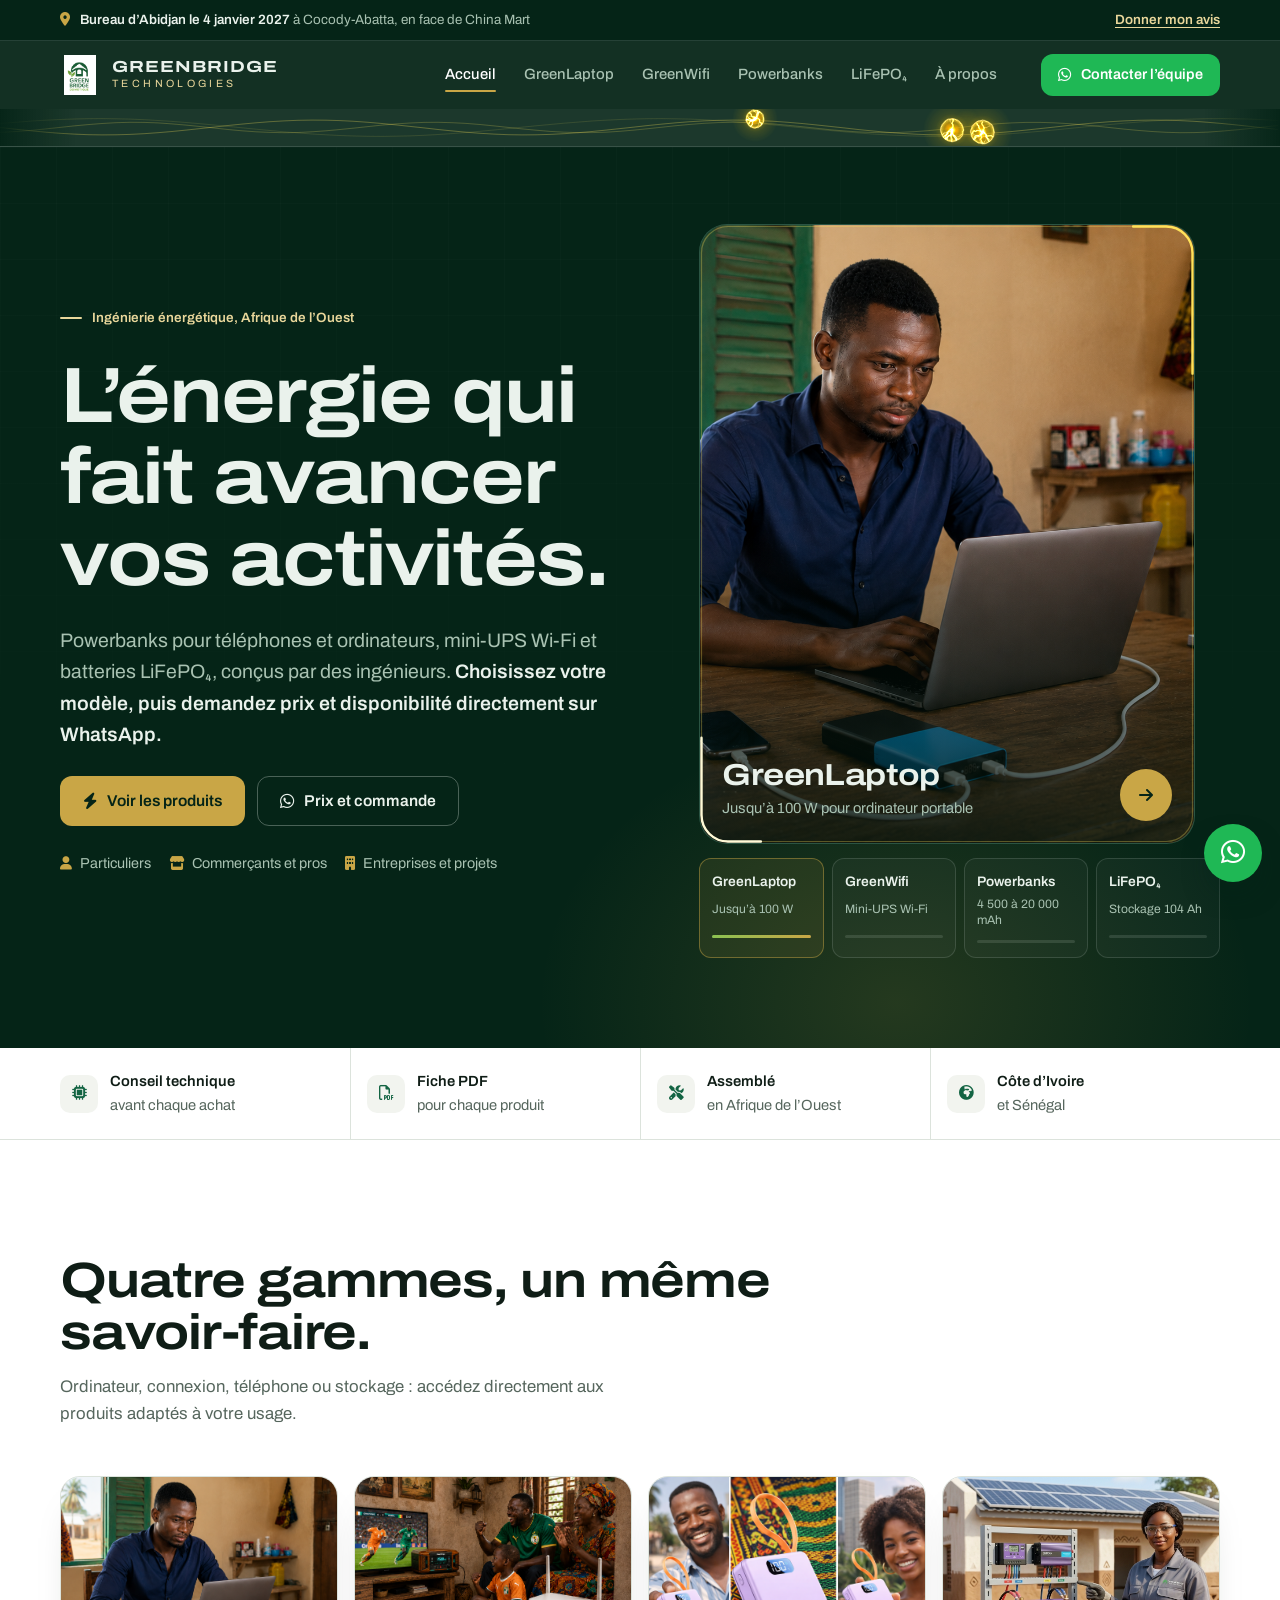
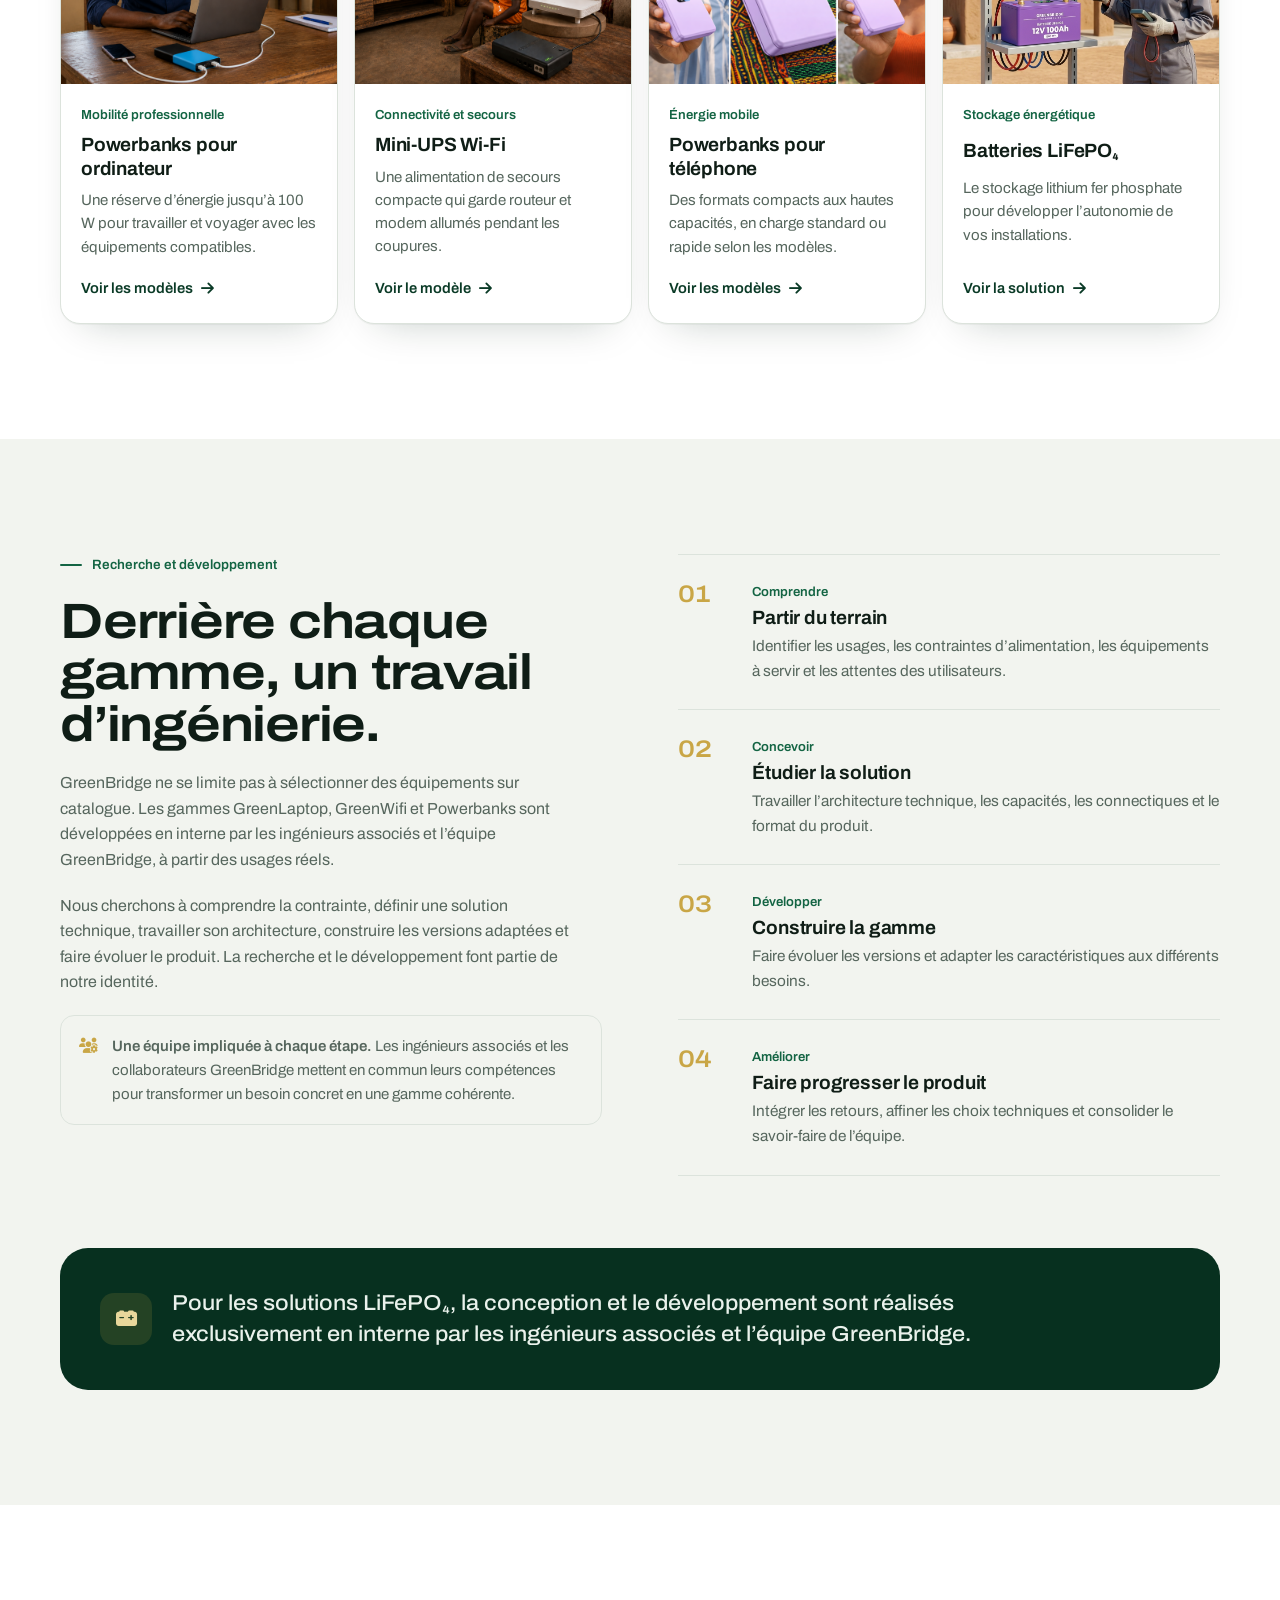
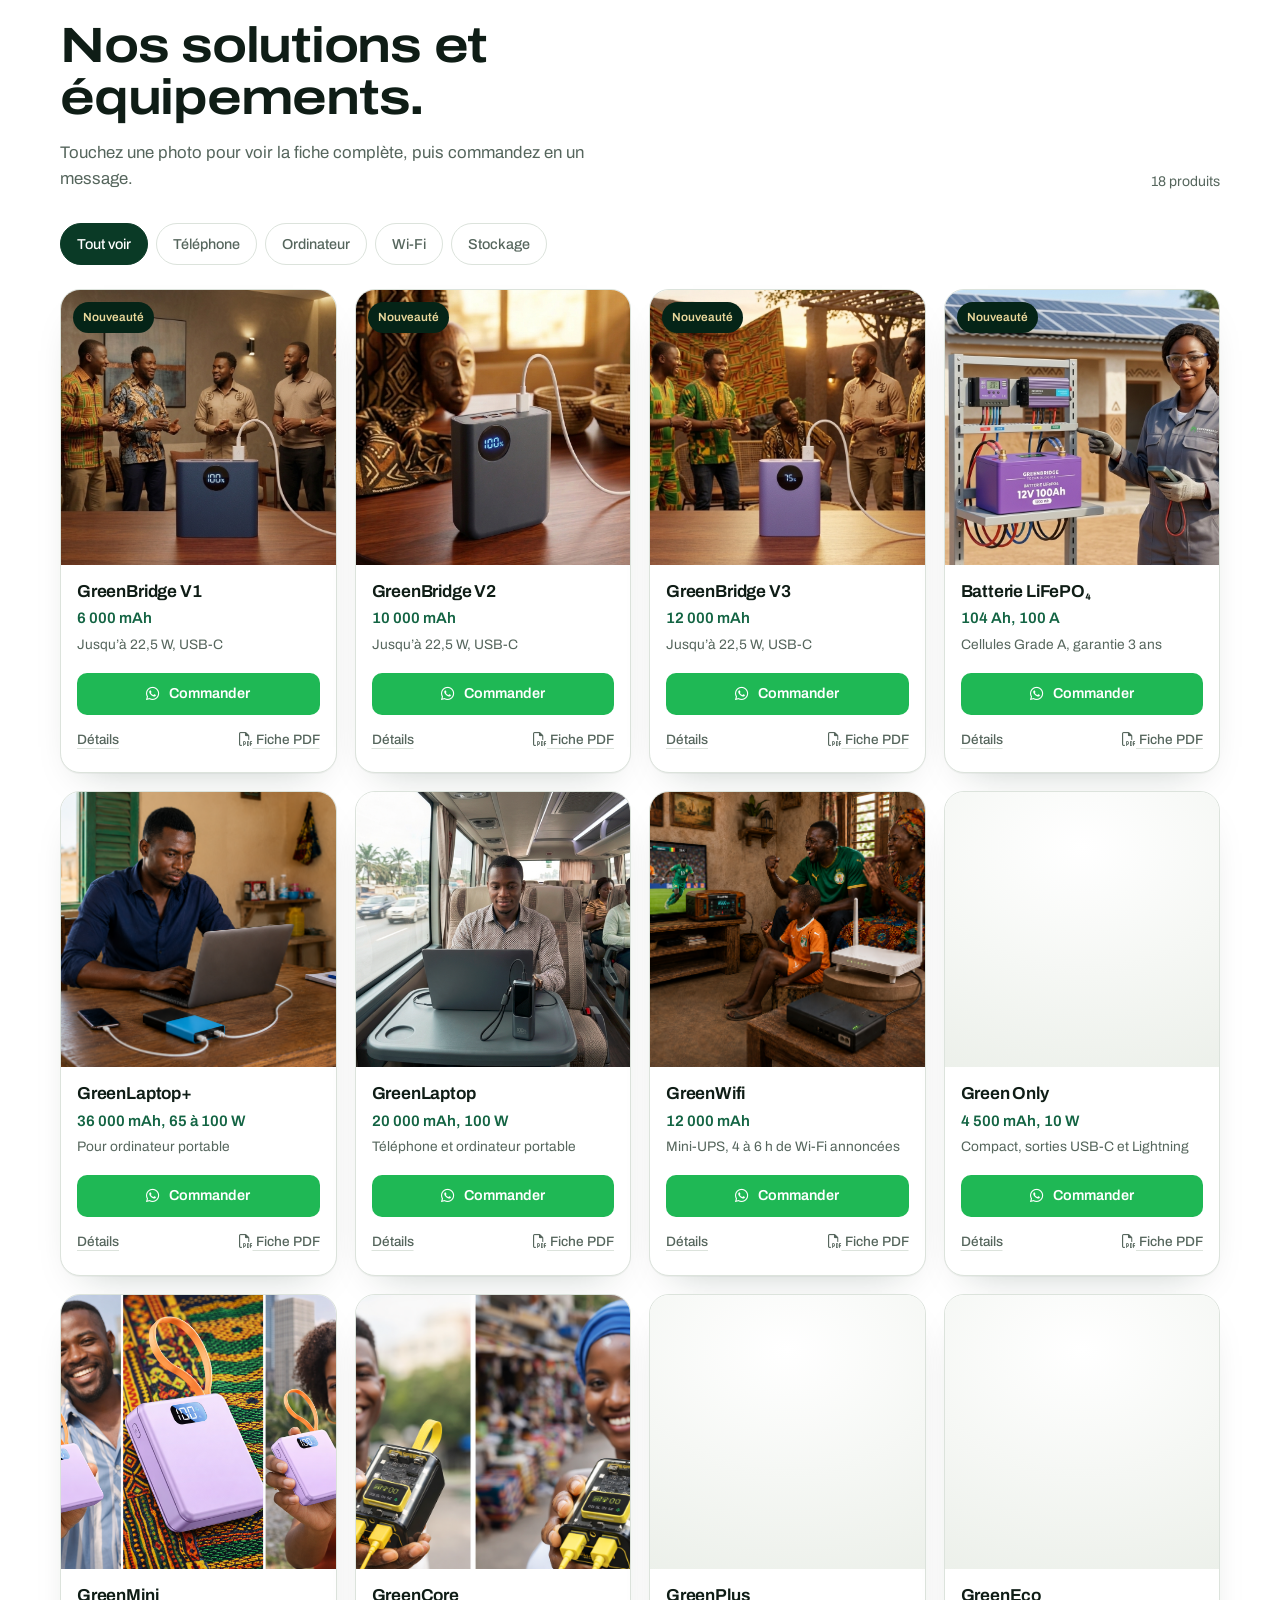
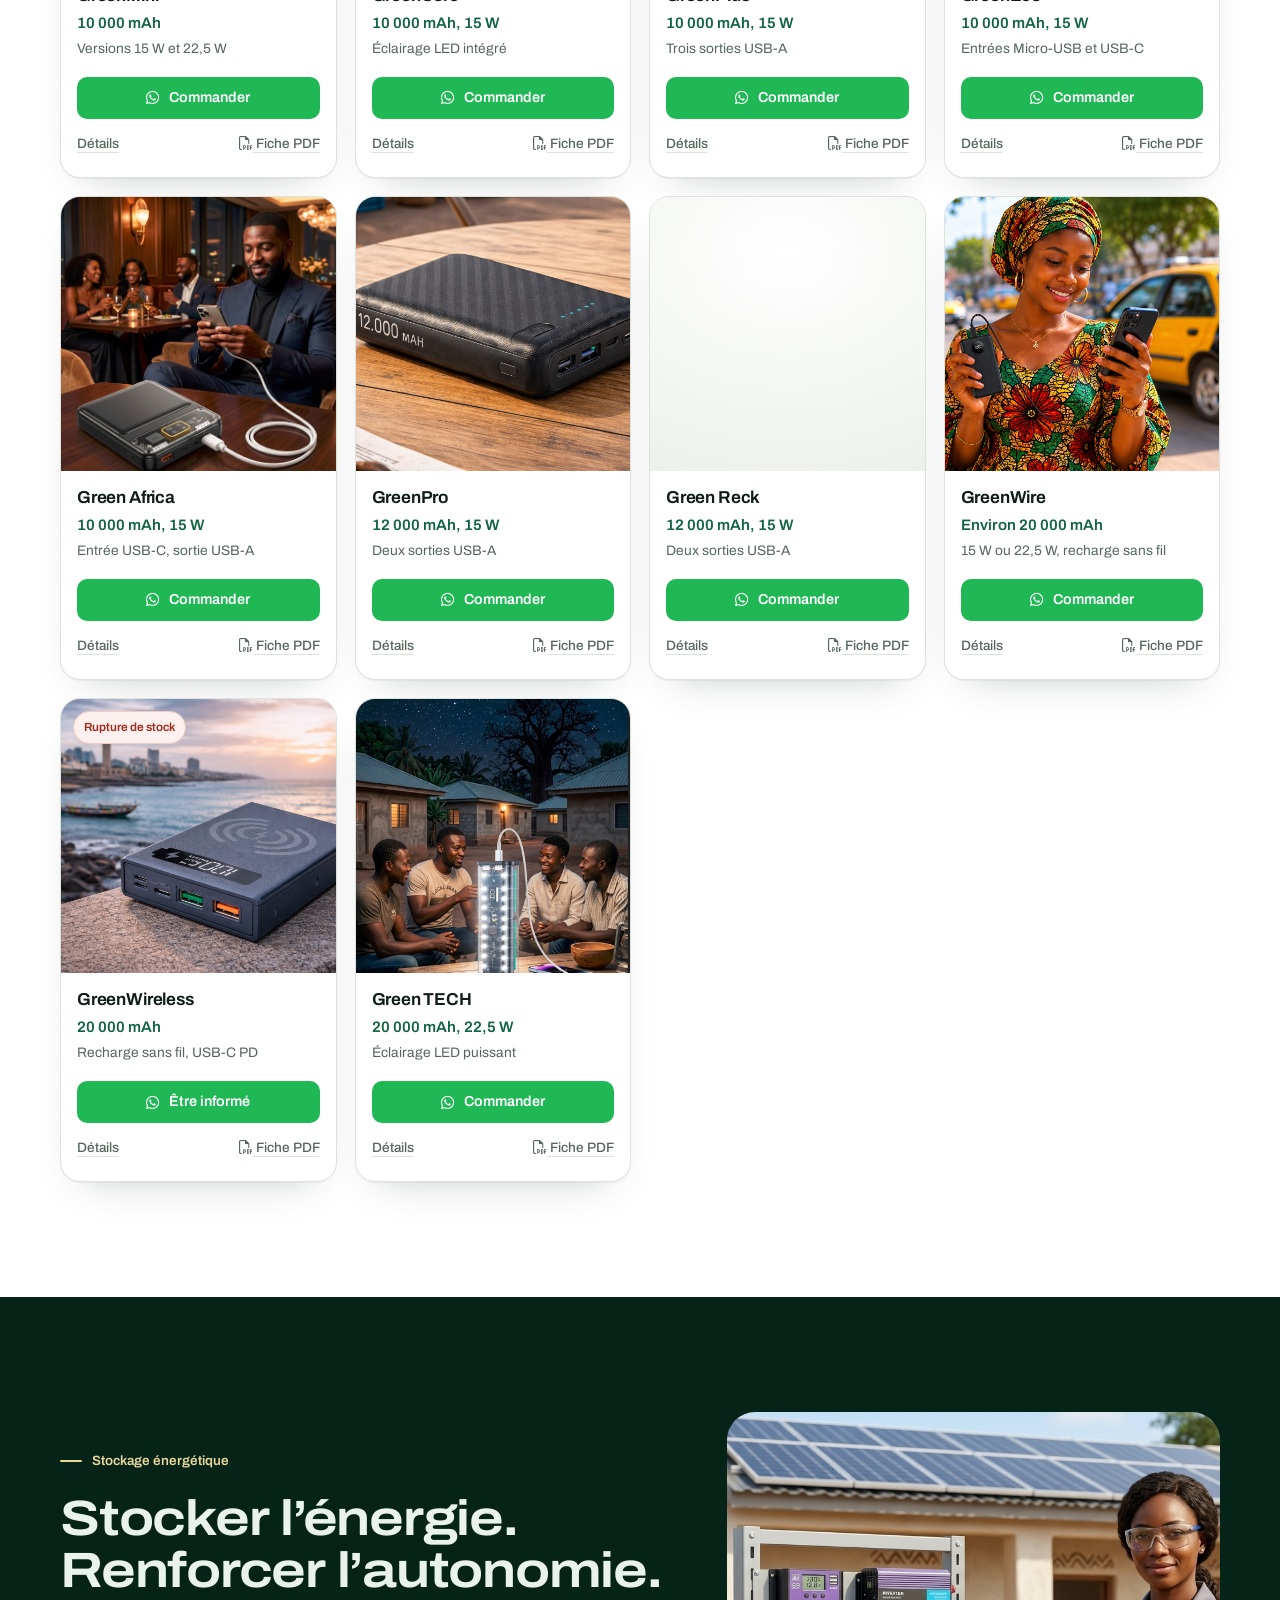
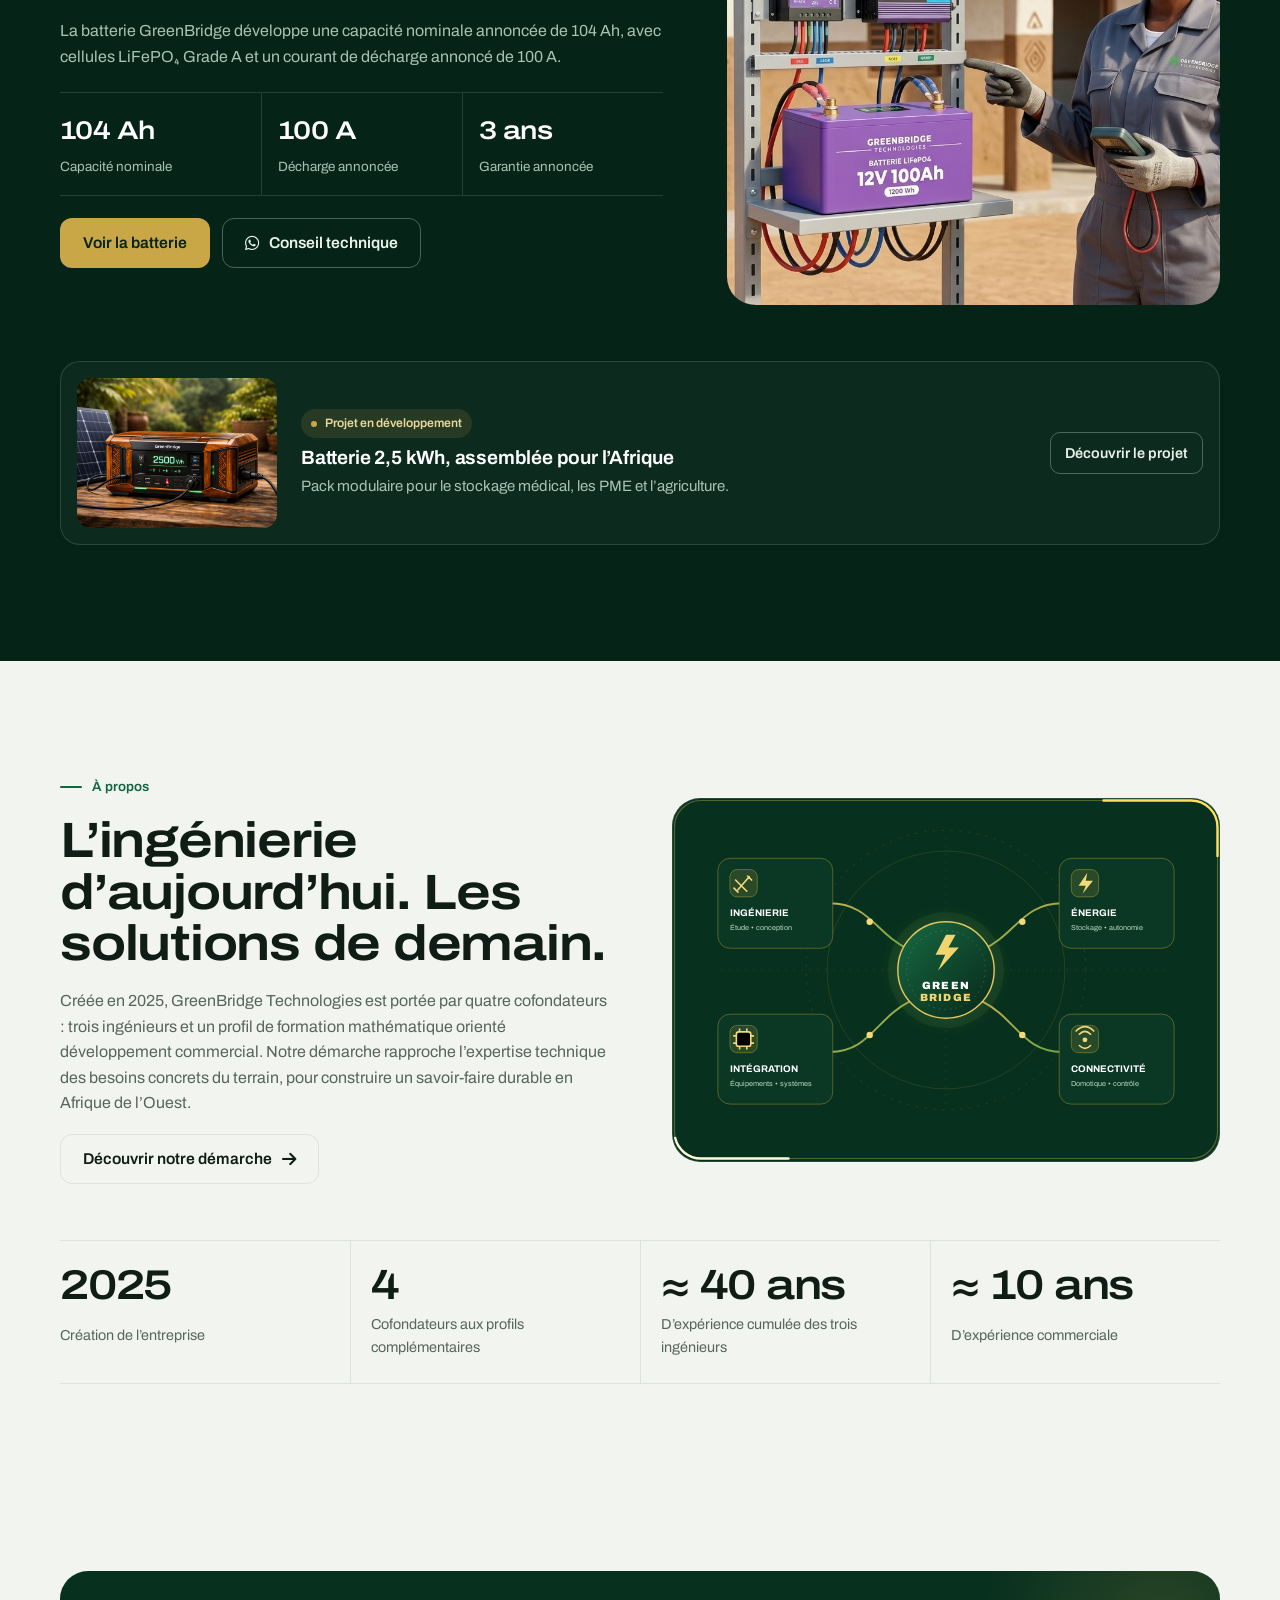
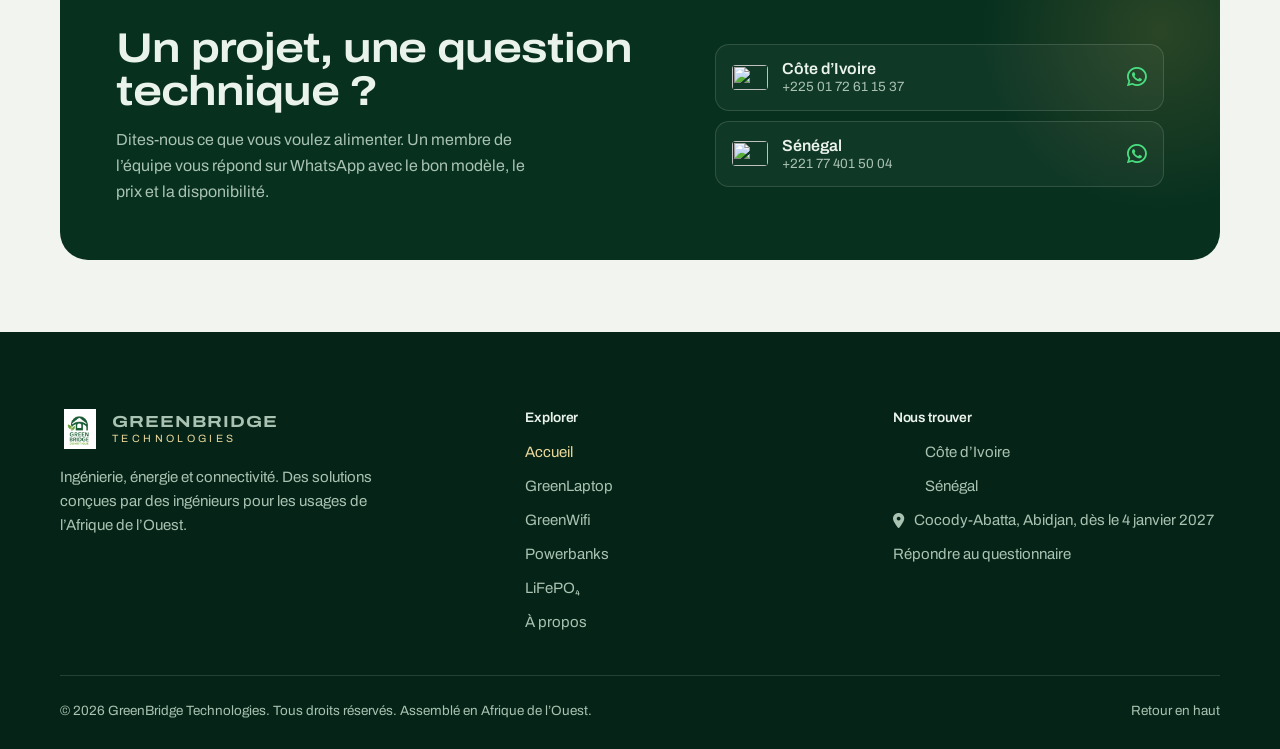
==== commit d99c5e69: "Update index.html" ====
--- a/index.html
+++ b/index.html
@@ -13,9 +13,11 @@
 <link rel="apple-touch-icon" href="green%20bridge%20domo.png">
 <link rel="preconnect" href="https://fonts.googleapis.com">
 <link rel="preconnect" href="https://fonts.gstatic.com" crossorigin>
-<link rel="stylesheet" href="https://fonts.googleapis.com/css2?family=Archivo:wdth,wght@62..125,300..800&display=swap">
-<link rel="stylesheet" href="https://cdnjs.cloudflare.com/ajax/libs/font-awesome/6.4.2/css/all.min.css">
+<link rel="preconnect" href="https://cdnjs.cloudflare.com" crossorigin>
 <link rel="stylesheet" href="greenbridge.css">
+<link rel="stylesheet" href="https://fonts.googleapis.com/css2?family=Archivo:wdth,wght@100..125,400..700&display=swap">
+<link rel="stylesheet" href="https://cdnjs.cloudflare.com/ajax/libs/font-awesome/6.4.2/css/all.min.css" media="print" onload="this.media='all'">
+<noscript><link rel="stylesheet" href="https://cdnjs.cloudflare.com/ajax/libs/font-awesome/6.4.2/css/all.min.css"></noscript>
 <script async src="https://www.googletagmanager.com/gtag/js?id=G-6M3D6J9B24"></script>
 <script>
   window.dataLayer = window.dataLayer || [];
@@ -355,6 +357,6 @@
   </div>
 </div>
 
-<script src="greenbridge.js"></script>
+<script src="greenbridge.js" defer></script>
 </body>
 </html>
--- a/greenbridge.css
+++ b/greenbridge.css
@@ -668,20 +668,6 @@
 
 .p-grid--2{grid-template-columns:repeat(2,minmax(0,1fr));max-width:920px}
 
-/* ---------- Énergie : fils, électrons et arcs ---------- */
-.energy-band{
-  position:relative;height:44px;overflow:hidden;background:var(--forest-950);
-  border-bottom:1px solid var(--line-dark);
-}
-.energy-band svg{position:absolute;inset:0;display:block}
-.energy-band::before,.energy-band::after{ /* fondu sur les bords */
-  content:"";position:absolute;top:0;bottom:0;width:60px;z-index:1;pointer-events:none;
-}
-.energy-band::before{left:0;background:linear-gradient(90deg,var(--forest-950),transparent)}
-.energy-band::after{right:0;background:linear-gradient(-90deg,var(--forest-950),transparent)}
-.eb-arc{opacity:0}
-.eb-arc.is-on{animation:gb-zap .42s steps(4,end) 1}
-@keyframes gb-zap{0%{opacity:0}20%{opacity:1}45%{opacity:.25}65%{opacity:.95}100%{opacity:0}}
 .energy-frame{position:absolute;inset:0;width:100%;height:100%;z-index:3;pointer-events:none;overflow:visible}
 
 /* Schéma de l’accueil */
@@ -689,4 +675,21 @@
 .about-home__copy{display:grid;gap:18px}
 .about-home__copy > p{color:var(--muted)}
 @media (max-width:920px){.about-home{grid-template-columns:1fr}}
-@media (max-width:640px){.energy-band{height:36px}}
+
+
+/* ---------- Bande d’énergie collée sous le menu ---------- */
+:root{--band-h:38px}
+html{scroll-padding-top:calc(var(--header-h) + var(--band-h) + 16px)}
+.energy-band{
+  position:sticky;top:var(--header-h);z-index:999;height:var(--band-h);overflow:hidden;pointer-events:none;
+  background:rgba(5,36,23,.9);-webkit-backdrop-filter:blur(10px);backdrop-filter:blur(10px);
+  border-bottom:1px solid var(--line-dark);contain:strict;
+}
+.energy-wires,.plasma-layer{position:absolute;inset:0;width:100%;height:100%;display:block}
+.plasma-layer{z-index:2}
+.energy-band::after{
+  content:"";position:absolute;inset:0;z-index:3;pointer-events:none;
+  background:linear-gradient(90deg,rgba(5,36,23,.95),transparent 6%,transparent 94%,rgba(5,36,23,.95));
+}
+body.no-scroll .energy-band{visibility:hidden}
+@media (max-width:640px){:root{--band-h:34px}}
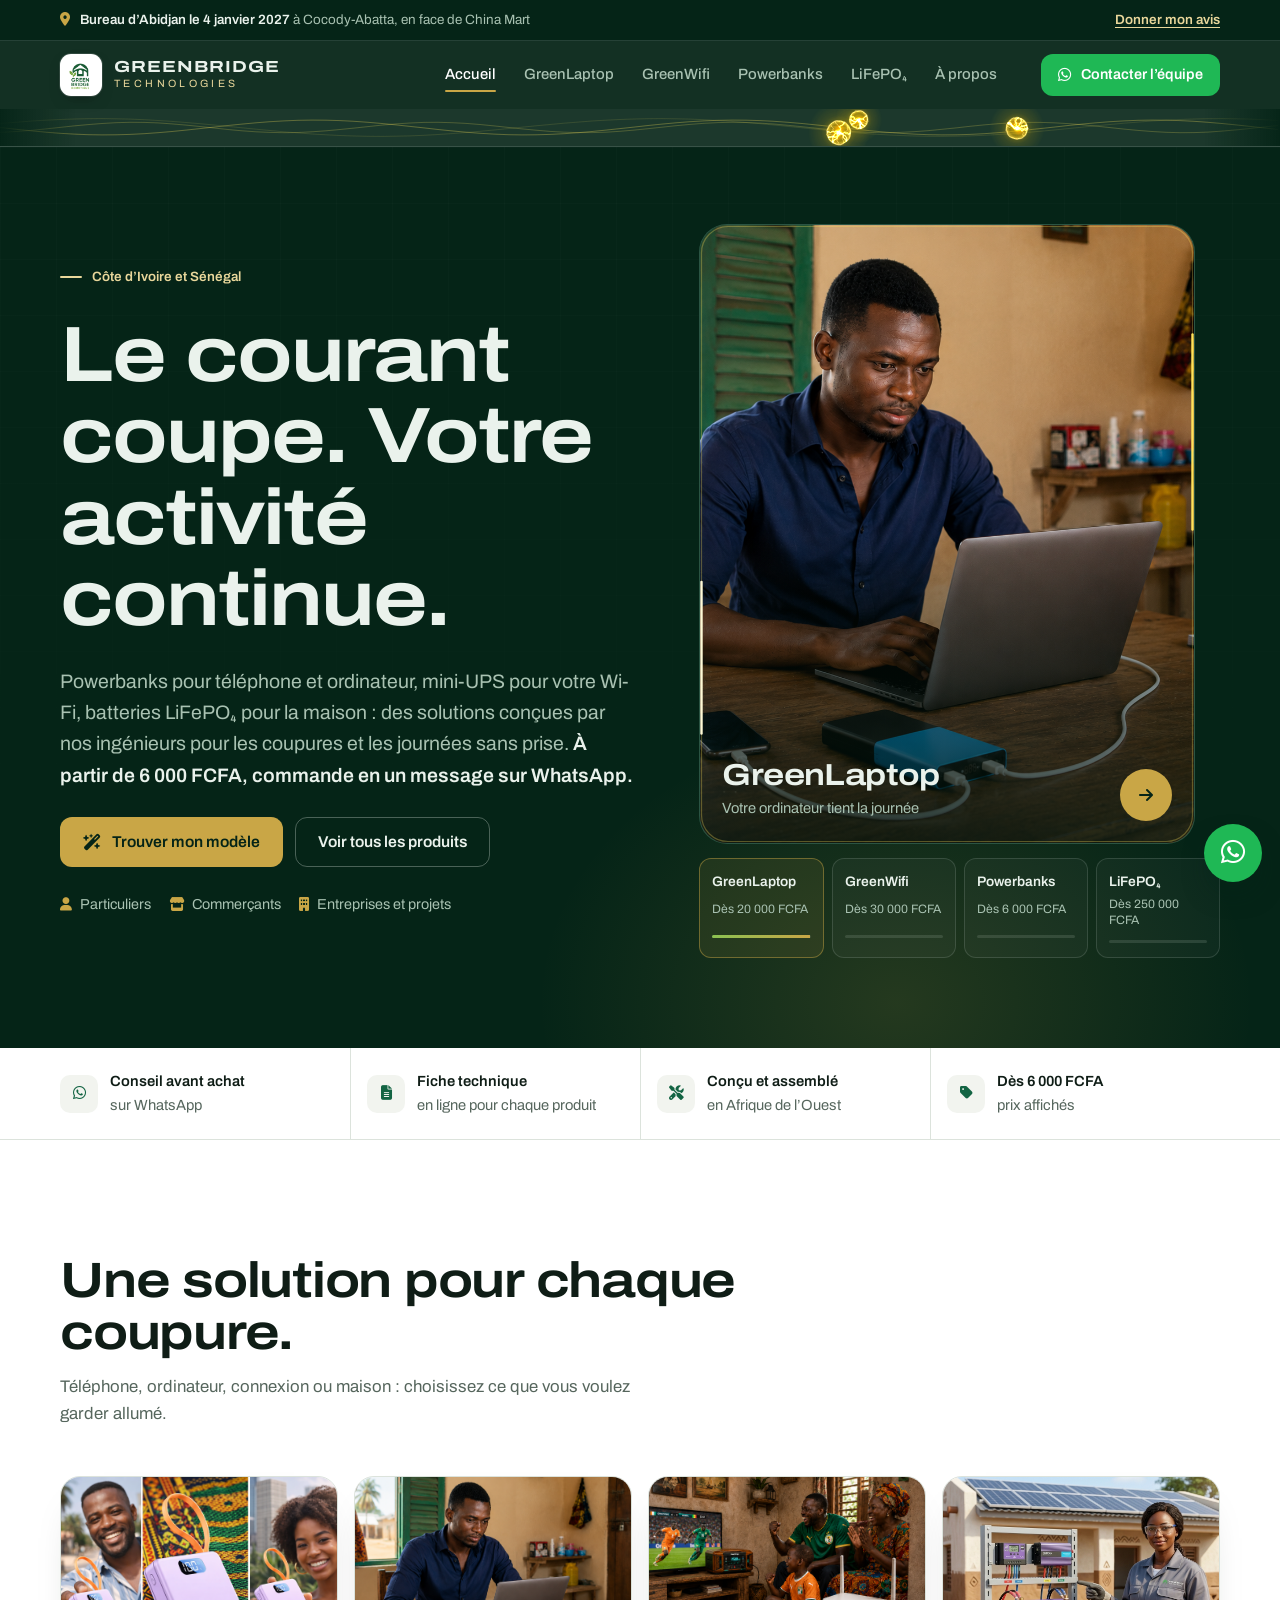
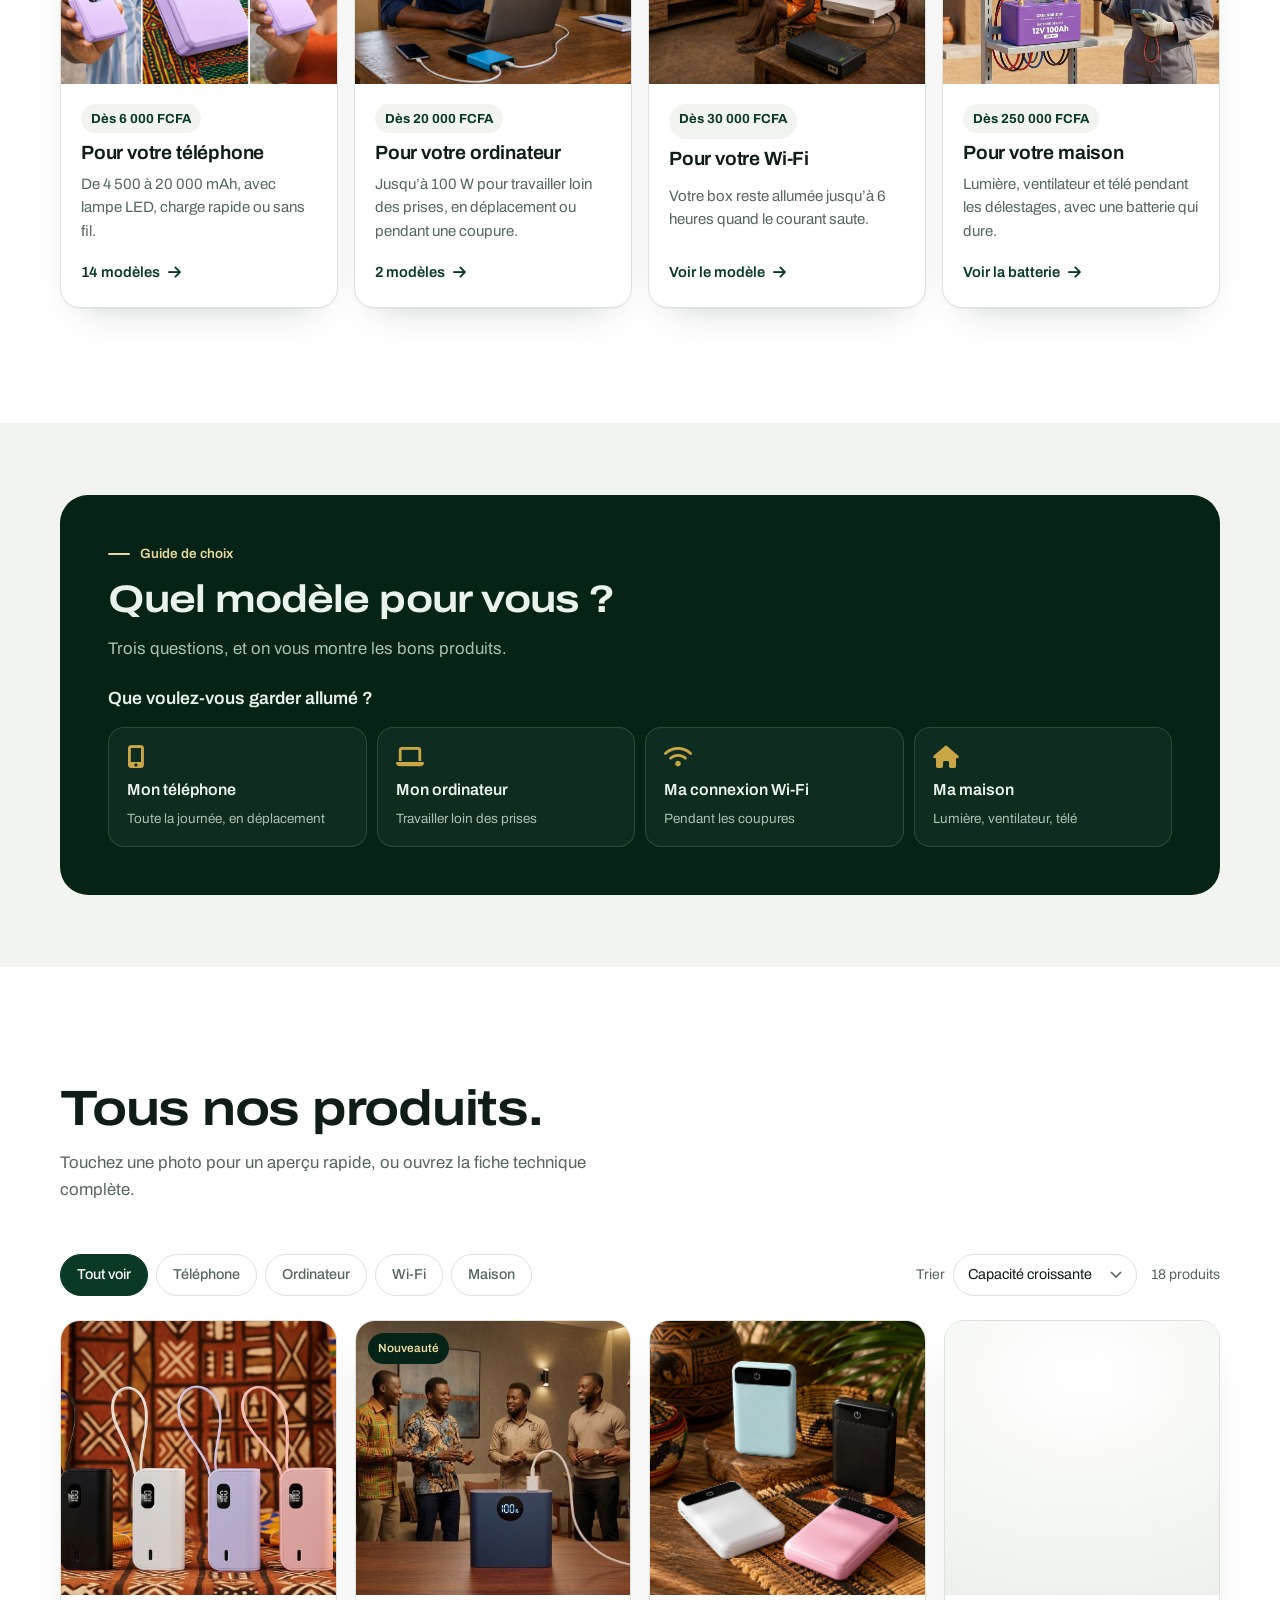
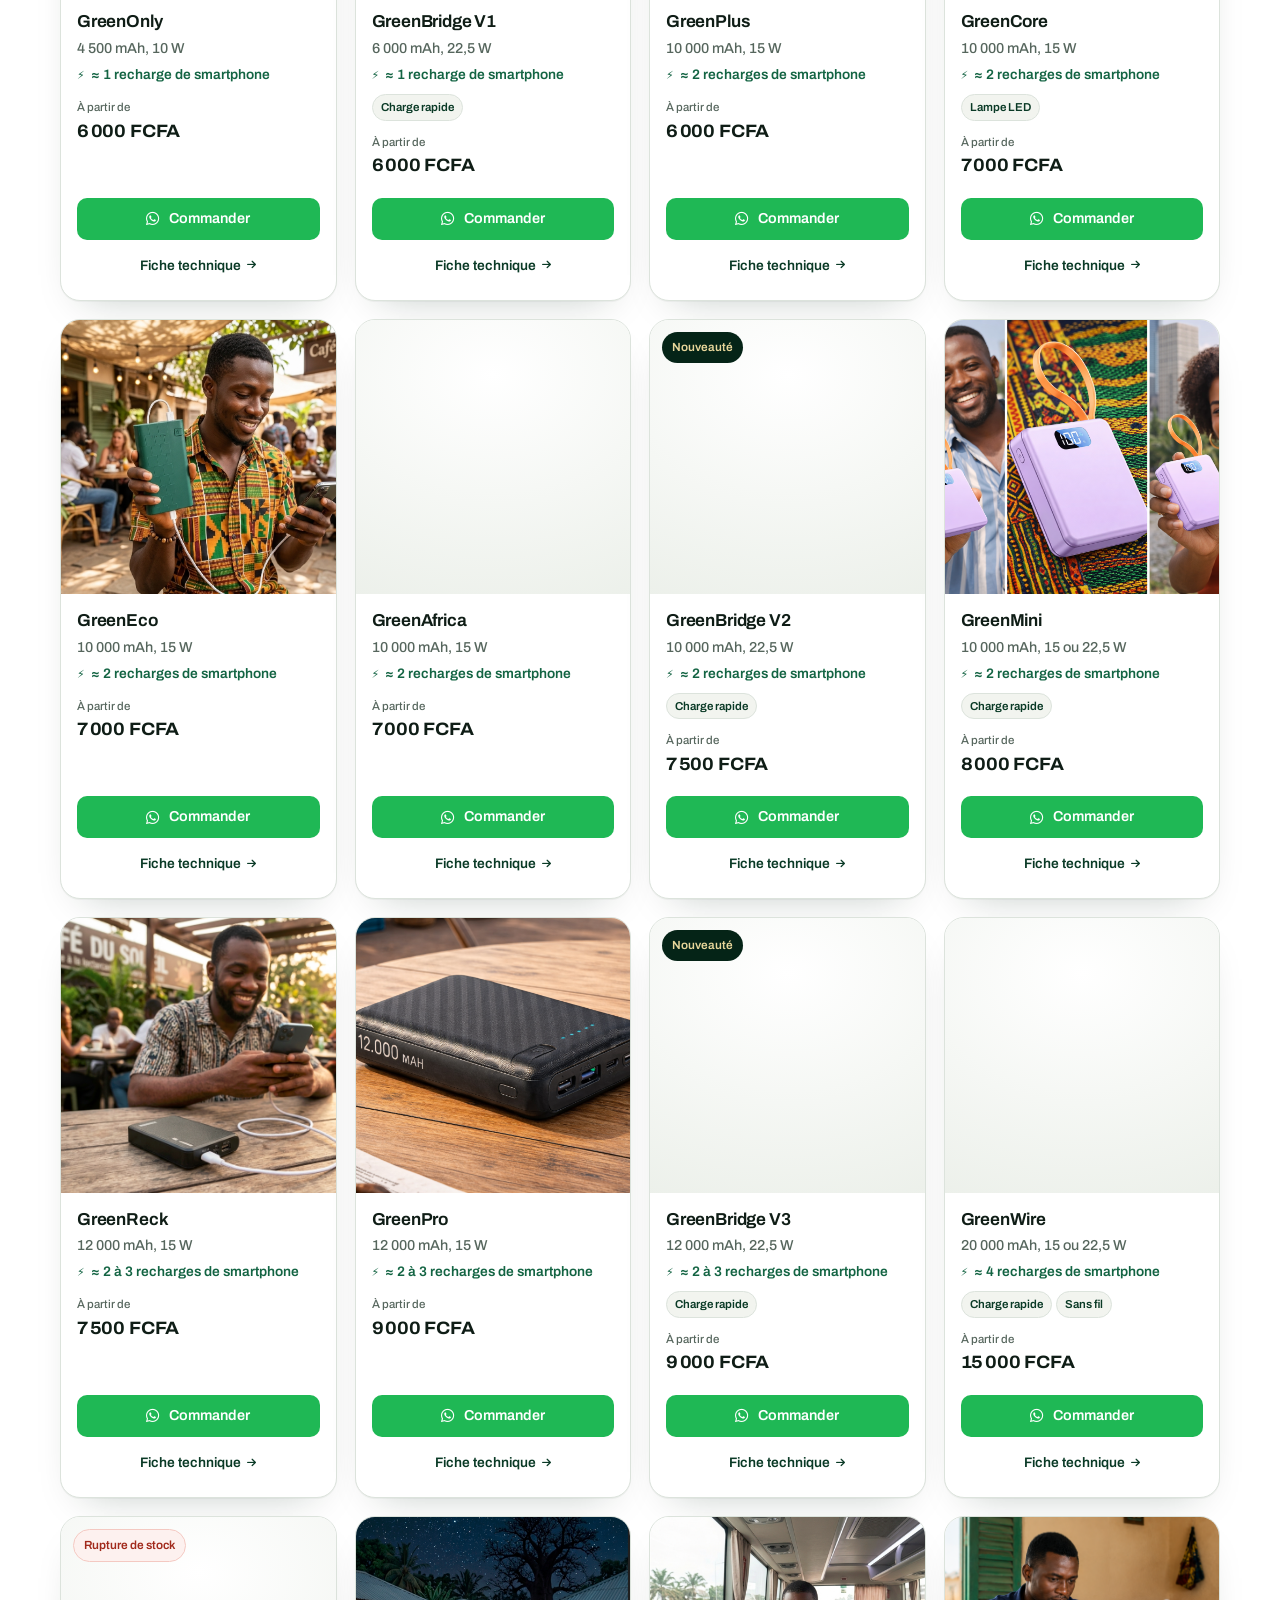
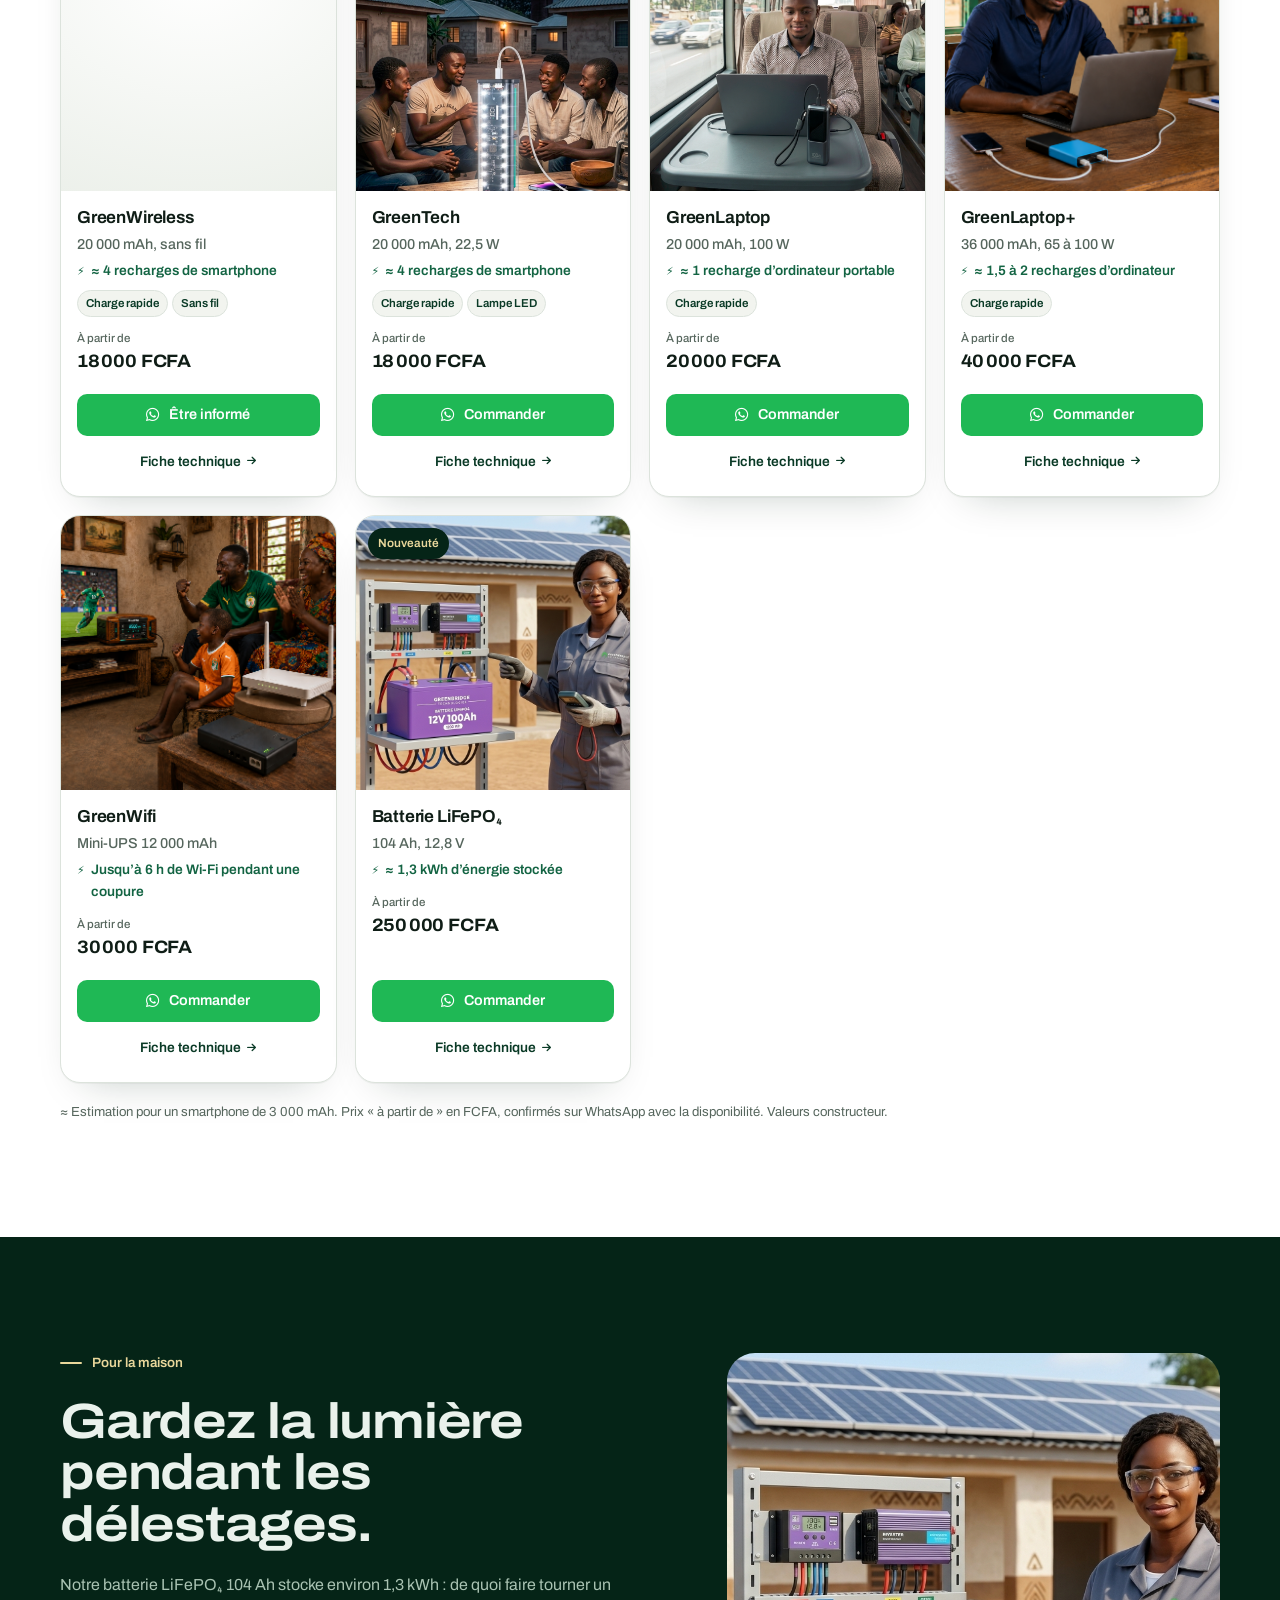
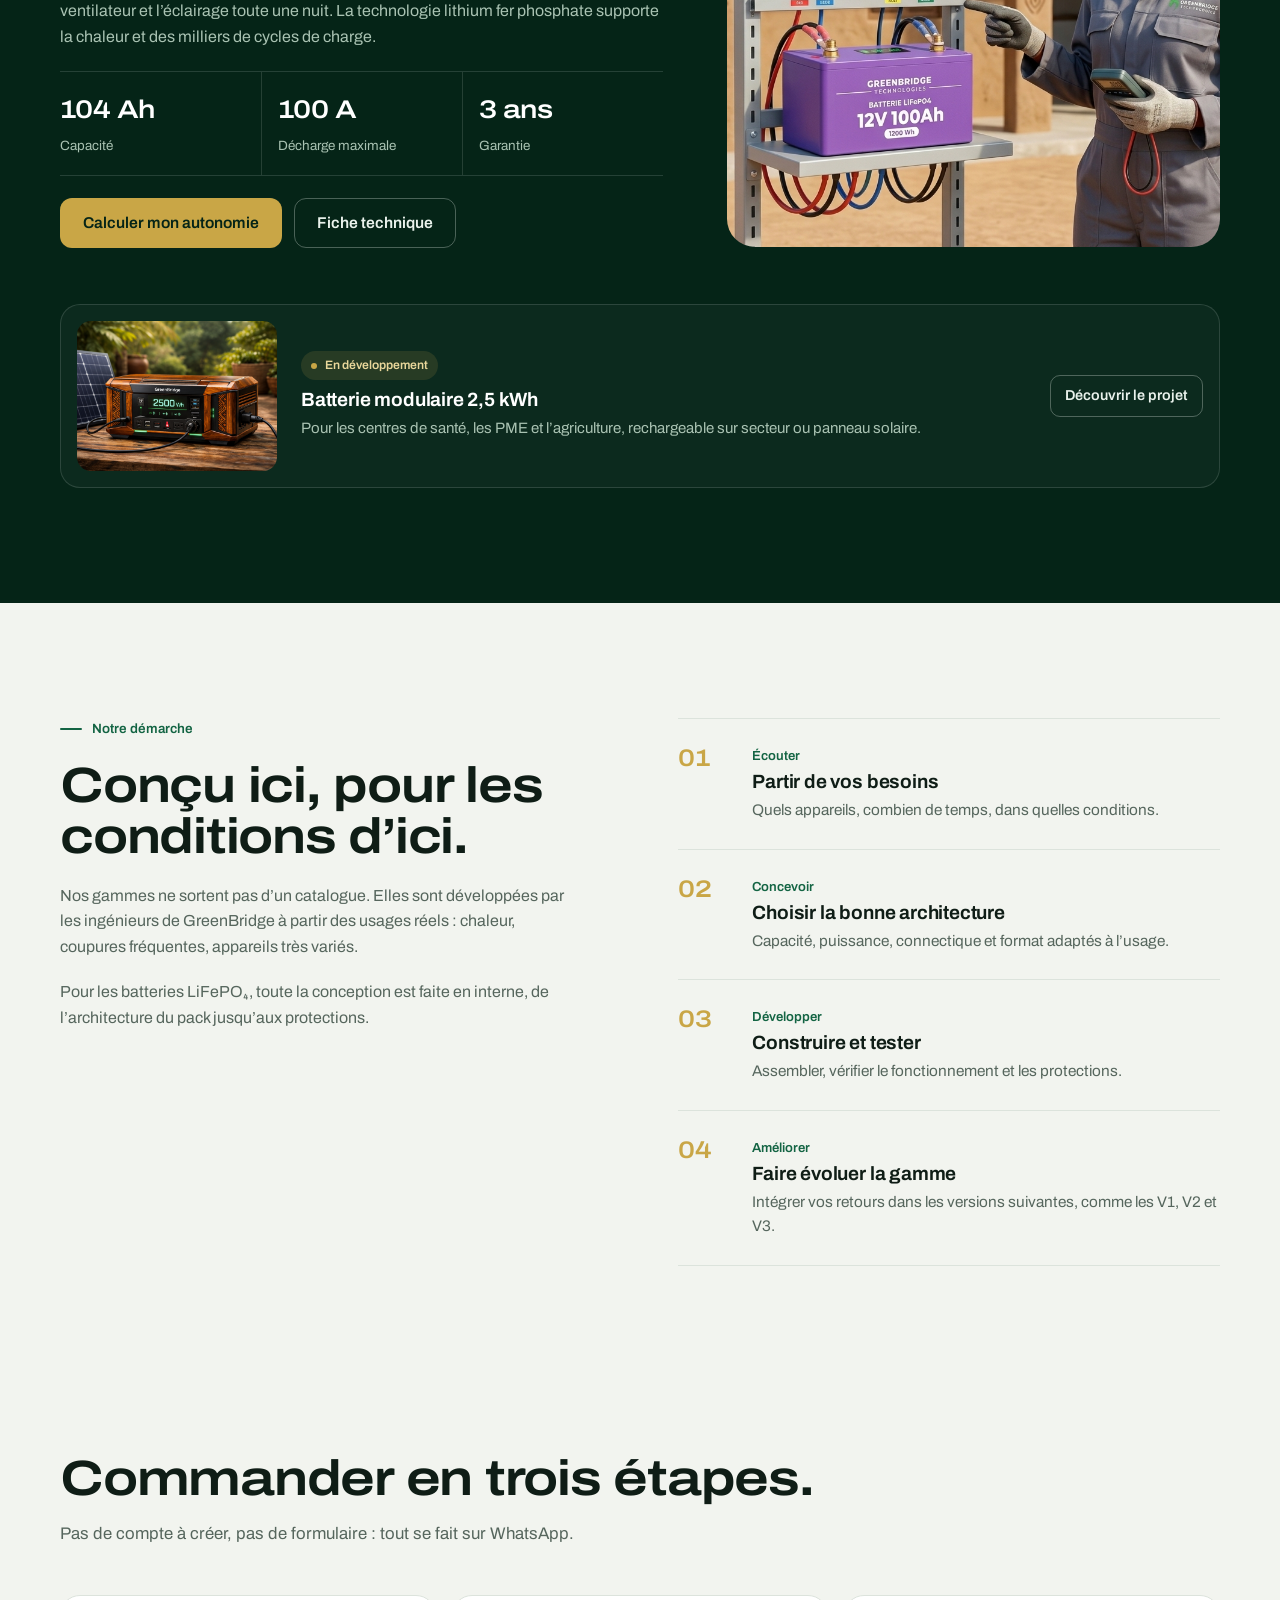
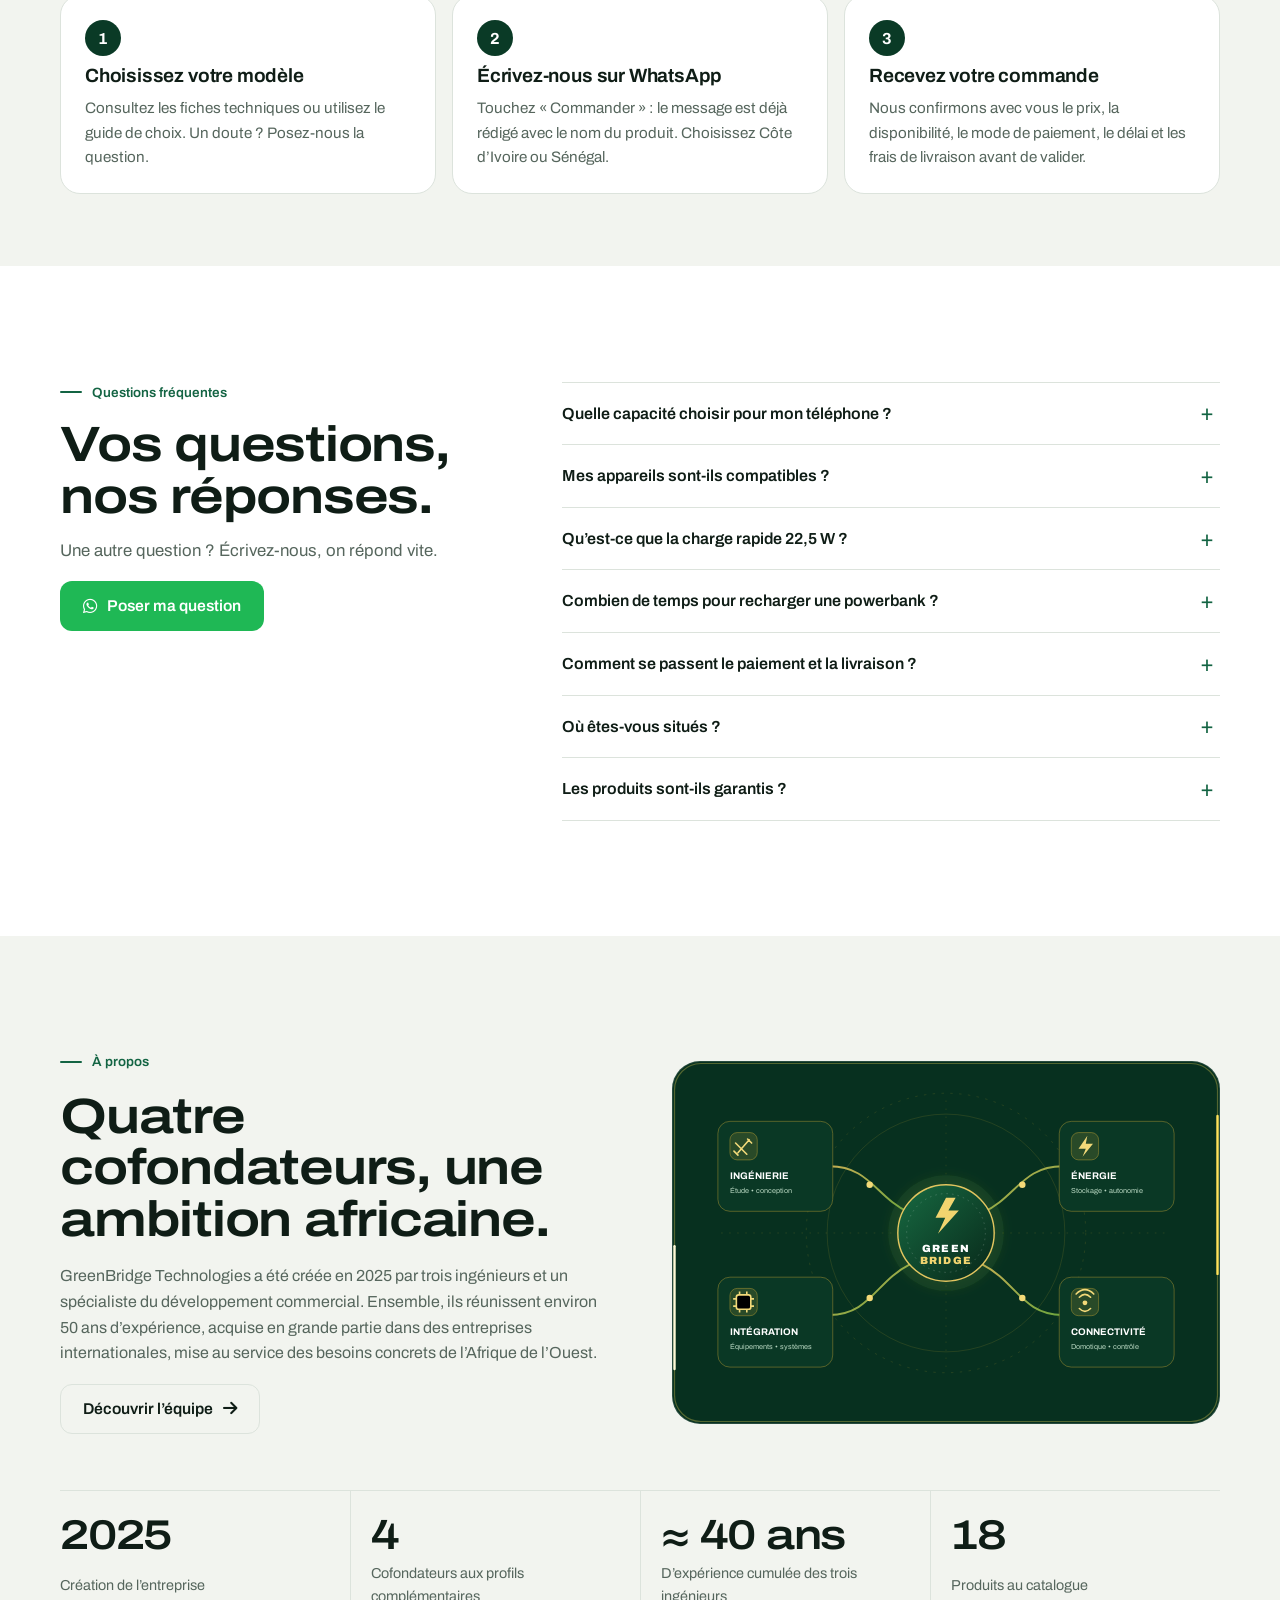
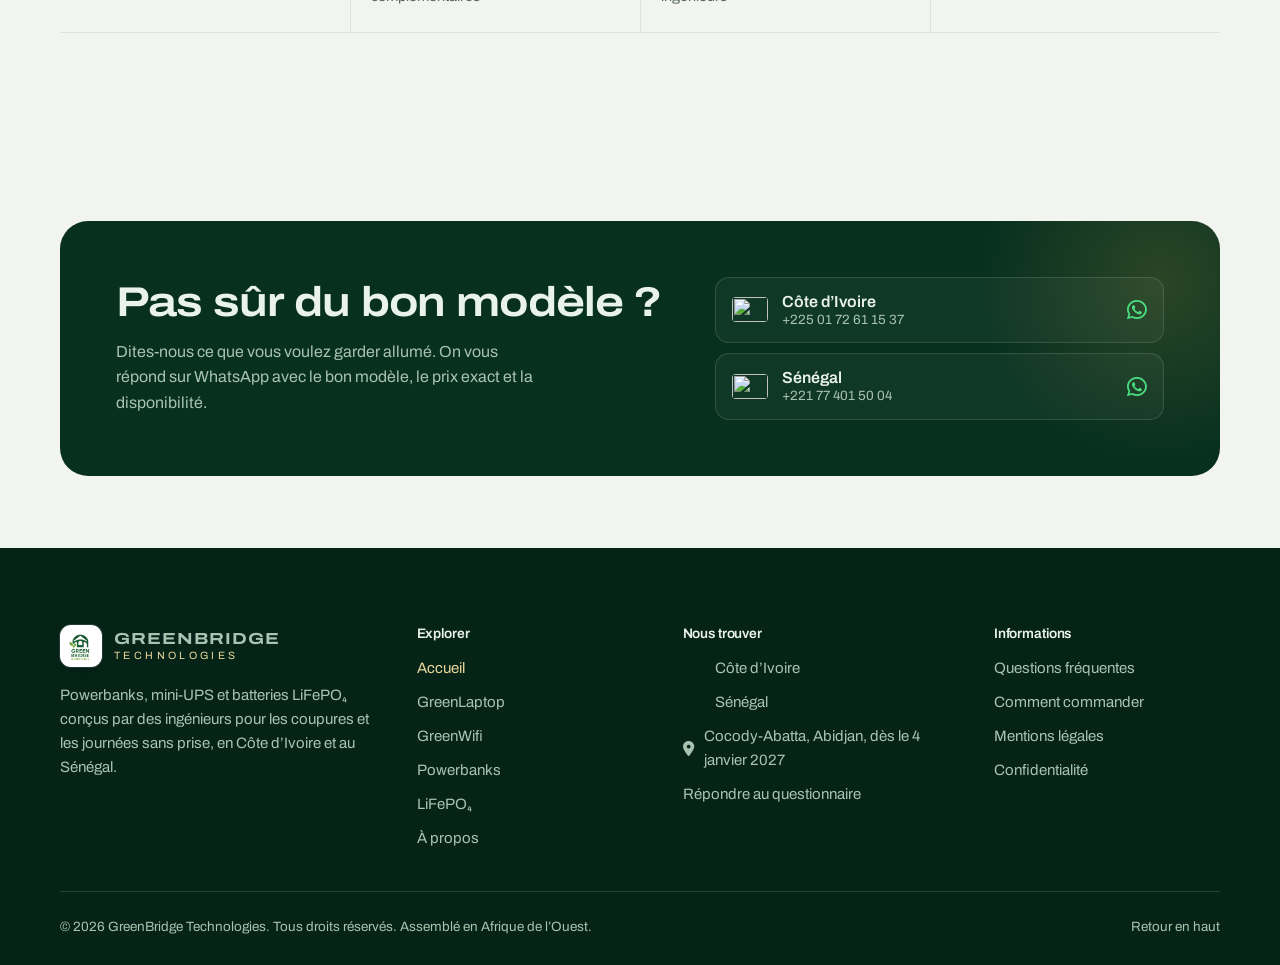
==== commit 830e2274: "Update index.html" ====
--- a/index.html
+++ b/index.html
@@ -3,12 +3,17 @@
 <head>
 <meta charset="utf-8">
 <meta name="viewport" content="width=device-width, initial-scale=1, viewport-fit=cover">
-<title>GreenBridge Technologies | Énergie et connectivité en Afrique de l’Ouest</title>
-<meta name="description" content="Powerbanks, mini-UPS Wi-Fi et batteries LiFePO₄ conçus par des ingénieurs en Afrique de l’Ouest. Côte d’Ivoire et Sénégal, commande sur WhatsApp.">
+<title>GreenBridge Technologies | Powerbanks, mini-UPS Wi-Fi et batteries LiFePO₄ à Abidjan et Dakar</title>
+<meta name="description" content="Powerbanks dès 6 000 FCFA, mini-UPS Wi-Fi et batteries LiFePO₄ conçus par des ingénieurs pour les coupures de courant. Commande sur WhatsApp en Côte d’Ivoire et au Sénégal.">
 <meta name="theme-color" content="#052417">
-<meta property="og:title" content="GreenBridge Technologies | Énergie et connectivité en Afrique de l’Ouest">
-<meta property="og:description" content="Powerbanks, mini-UPS Wi-Fi et batteries LiFePO₄ conçus par des ingénieurs en Afrique de l’Ouest. Côte d’Ivoire et Sénégal, commande sur WhatsApp.">
+<meta property="og:title" content="GreenBridge Technologies | Powerbanks, mini-UPS Wi-Fi et batteries LiFePO₄ à Abidjan et Dakar">
+<meta property="og:description" content="Powerbanks dès 6 000 FCFA, mini-UPS Wi-Fi et batteries LiFePO₄ conçus par des ingénieurs pour les coupures de courant. Commande sur WhatsApp en Côte d’Ivoire et au Sénégal.">
 <meta property="og:type" content="website">
+<meta property="og:image" content="https://www.greenbridge-technologies.com/Chargeur_ordi_1.png">
+<meta property="og:locale" content="fr_FR">
+<link rel="canonical" href="https://www.greenbridge-technologies.com/">
+<script type="application/ld+json">{"@context": "https://schema.org", "@type": "Organization", "name": "GreenBridge Technologies", "url": "https://www.greenbridge-technologies.com", "logo": "https://www.greenbridge-technologies.com/green%20bridge%20domo.png", "foundingDate": "2025", "areaServed": ["Côte d’Ivoire", "Sénégal"], "address": {"@type": "PostalAddress", "streetAddress": "En face de China Mart, Cocody-Abatta", "addressLocality": "Abidjan", "addressCountry": "CI"}, "contactPoint": [{"@type": "ContactPoint", "telephone": "+2250172611537", "contactType": "customer service", "areaServed": "CI", "availableLanguage": "French"}, {"@type": "ContactPoint", "telephone": "+221774015004", "contactType": "customer service", "areaServed": "SN", "availableLanguage": "French"}]}</script>
+<script type="application/ld+json">{"@context": "https://schema.org", "@type": "FAQPage", "mainEntity": [{"@type": "Question", "name": "Quelle capacité choisir pour mon téléphone ?", "acceptedAnswer": {"@type": "Answer", "text": "Une powerbank de 10 000 mAh recharge environ deux fois un smartphone courant. Pour une journée hors de chez vous, 10 000 à 12 000 mAh suffisent. Pour les voyages ou les longues coupures, choisissez 20 000 mAh."}}, {"@type": "Question", "name": "Mes appareils sont-ils compatibles ?", "acceptedAnswer": {"@type": "Answer", "text": "Nos powerbanks rechargent tous les téléphones qui se chargent en USB : Android, iPhone avec le câble adapté, écouteurs, montres. Pour un ordinateur portable ou une box Wi-Fi, envoyez-nous le modèle sur WhatsApp et nous vérifions avant l’achat."}}, {"@type": "Question", "name": "Qu’est-ce que la charge rapide 22,5 W ?", "acceptedAnswer": {"@type": "Answer", "text": "C’est une recharge nettement plus rapide qu’un modèle standard de 10 à 15 W. Elle fonctionne si votre téléphone et votre câble la prennent en charge, en général par la sortie USB-C."}}, {"@type": "Question", "name": "Combien de temps pour recharger une powerbank ?", "acceptedAnswer": {"@type": "Answer", "text": "Avec un adaptateur secteur adapté, une powerbank de 10 000 mAh se recharge généralement en 3 à 5 heures. Les grandes capacités demandent plus de temps."}}, {"@type": "Question", "name": "Comment se passent le paiement et la livraison ?", "acceptedAnswer": {"@type": "Answer", "text": "Tout se règle sur WhatsApp. Nous livrons en Côte d’Ivoire et au Sénégal, et nous confirmons avec vous le mode de paiement, le délai et les frais de livraison avant de valider la commande."}}, {"@type": "Question", "name": "Où êtes-vous situés ?", "acceptedAnswer": {"@type": "Answer", "text": "Notre bureau ouvre le 4 janvier 2027 à Cocody-Abatta, Abidjan, en face de China Mart. En attendant, toute l’équipe vous répond sur WhatsApp."}}, {"@type": "Question", "name": "Les produits sont-ils garantis ?", "acceptedAnswer": {"@type": "Answer", "text": "La batterie LiFePO₄ 104 Ah est garantie 3 ans. Pour les autres produits, les conditions de garantie vous sont précisées au moment de la commande."}}]}</script>
 <link rel="icon" type="image/png" href="green%20bridge%20domo.png">
 <link rel="apple-touch-icon" href="green%20bridge%20domo.png">
 <link rel="preconnect" href="https://fonts.googleapis.com">
@@ -77,20 +82,19 @@
 </div>
 
 <main id="contenu">
-
 <section class="hero on-dark" aria-labelledby="hero-title">
   <div class="wrap">
     <div class="hero__copy">
-      <span class="label">Ingénierie énergétique, Afrique de l’Ouest</span>
-      <h1 id="hero-title">L’énergie qui fait avancer vos activités.</h1>
-      <p class="lead">Powerbanks pour téléphones et ordinateurs, mini-UPS Wi-Fi et batteries LiFePO₄, conçus par des ingénieurs. <strong>Choisissez votre modèle, puis demandez prix et disponibilité directement sur WhatsApp.</strong></p>
+      <span class="label">Côte d’Ivoire et Sénégal</span>
+      <h1 id="hero-title">Le courant coupe. Votre activité continue.</h1>
+      <p class="lead">Powerbanks pour téléphone et ordinateur, mini-UPS pour votre Wi-Fi, batteries LiFePO₄ pour la maison : des solutions conçues par nos ingénieurs pour les coupures et les journées sans prise. <strong>À partir de 6 000 FCFA, commande en un message sur WhatsApp.</strong></p>
       <div class="btn-row">
-        <a class="btn btn--brass" href="#catalogue"><i class="fa-solid fa-bolt" aria-hidden="true"></i>Voir les produits</a>
-        <button class="btn btn--line" type="button" data-order="Demande de conseil et de devis"><i class="fa-brands fa-whatsapp" aria-hidden="true"></i>Prix et commande</button>
+        <a class="btn btn--brass" href="#guide"><i class="fa-solid fa-wand-magic-sparkles" aria-hidden="true"></i>Trouver mon modèle</a>
+        <a class="btn btn--line" href="#catalogue">Voir tous les produits</a>
       </div>
       <ul class="audience">
         <li><i class="fa-solid fa-user" aria-hidden="true"></i>Particuliers</li>
-        <li><i class="fa-solid fa-store" aria-hidden="true"></i>Commerçants et pros</li>
+        <li><i class="fa-solid fa-store" aria-hidden="true"></i>Commerçants</li>
         <li><i class="fa-solid fa-building" aria-hidden="true"></i>Entreprises et projets</li>
       </ul>
     </div>
@@ -98,7 +102,7 @@
       <div class="stage__screen" data-energy-frame>
         <div class="stage__slide" id="slide0" role="tabpanel">
           <img src="Chargeur_ordi_1.png" alt="Gamme GreenLaptop" fetchpriority="high" decoding="async">
-          <div class="stage__caption"><div><strong>GreenLaptop</strong><span>Jusqu’à 100 W pour ordinateur portable</span></div><a href="greenlaptop.html" aria-label="Découvrir GreenLaptop"><i class="fa-solid fa-arrow-right" aria-hidden="true"></i></a></div>
+          <div class="stage__caption"><div><strong>GreenLaptop</strong><span>Votre ordinateur tient la journée</span></div><a href="greenlaptop.html" aria-label="Découvrir GreenLaptop"><i class="fa-solid fa-arrow-right" aria-hidden="true"></i></a></div>
         </div>
         <div class="stage__slide" id="slide1" role="tabpanel">
           <img src="wifi_2.png" alt="Gamme GreenWifi" loading="lazy" decoding="async">
@@ -106,14 +110,14 @@
         </div>
         <div class="stage__slide" id="slide2" role="tabpanel">
           <img src="Pwkb_Mini_3.png" alt="Gamme Powerbanks" loading="lazy" decoding="async">
-          <div class="stage__caption"><div><strong>Powerbanks</strong><span>De 4 500 à 20 000 mAh pour le téléphone</span></div><a href="powerbanks.html" aria-label="Découvrir Powerbanks"><i class="fa-solid fa-arrow-right" aria-hidden="true"></i></a></div>
+          <div class="stage__caption"><div><strong>Powerbanks</strong><span>14 modèles de 4 500 à 20 000 mAh</span></div><a href="powerbanks.html" aria-label="Découvrir Powerbanks"><i class="fa-solid fa-arrow-right" aria-hidden="true"></i></a></div>
         </div>
         <div class="stage__slide" id="slide3" role="tabpanel">
           <img src="pack_batterie_1200wh.png" alt="Gamme LiFePO₄" loading="lazy" decoding="async">
-          <div class="stage__caption"><div><strong>LiFePO₄</strong><span>Batterie 104 Ah conçue en interne</span></div><a href="lifepo4.html" aria-label="Découvrir LiFePO₄"><i class="fa-solid fa-arrow-right" aria-hidden="true"></i></a></div>
-        </div>
-      </div>
-      <div class="stage__tabs" role="tablist"><button class="stage__tab" type="button" role="tab" aria-controls="slide0"><b>GreenLaptop</b><small>Jusqu’à 100 W</small><span class="stage__gauge" aria-hidden="true"></span></button><button class="stage__tab" type="button" role="tab" aria-controls="slide1"><b>GreenWifi</b><small>Mini-UPS Wi-Fi</small><span class="stage__gauge" aria-hidden="true"></span></button><button class="stage__tab" type="button" role="tab" aria-controls="slide2"><b>Powerbanks</b><small>4 500 à 20 000 mAh</small><span class="stage__gauge" aria-hidden="true"></span></button><button class="stage__tab" type="button" role="tab" aria-controls="slide3"><b>LiFePO₄</b><small>Stockage 104 Ah</small><span class="stage__gauge" aria-hidden="true"></span></button></div>
+          <div class="stage__caption"><div><strong>LiFePO₄</strong><span>La maison éclairée pendant les délestages</span></div><a href="lifepo4.html" aria-label="Découvrir LiFePO₄"><i class="fa-solid fa-arrow-right" aria-hidden="true"></i></a></div>
+        </div>
+      </div>
+      <div class="stage__tabs" role="tablist"><button class="stage__tab" type="button" role="tab" aria-controls="slide0"><b>GreenLaptop</b><small>Dès 20 000 FCFA</small><span class="stage__gauge" aria-hidden="true"></span></button><button class="stage__tab" type="button" role="tab" aria-controls="slide1"><b>GreenWifi</b><small>Dès 30 000 FCFA</small><span class="stage__gauge" aria-hidden="true"></span></button><button class="stage__tab" type="button" role="tab" aria-controls="slide2"><b>Powerbanks</b><small>Dès 6 000 FCFA</small><span class="stage__gauge" aria-hidden="true"></span></button><button class="stage__tab" type="button" role="tab" aria-controls="slide3"><b>LiFePO₄</b><small>Dès 250 000 FCFA</small><span class="stage__gauge" aria-hidden="true"></span></button></div>
     </div>
   </div>
 </section>
@@ -121,10 +125,10 @@
 <section class="trust" aria-label="Nos engagements">
   <div class="wrap">
     <ul>
-      <li><i class="fa-solid fa-microchip" aria-hidden="true"></i><span><strong>Conseil technique</strong>avant chaque achat</span></li>
-      <li><i class="fa-regular fa-file-pdf" aria-hidden="true"></i><span><strong>Fiche PDF</strong>pour chaque produit</span></li>
-      <li><i class="fa-solid fa-screwdriver-wrench" aria-hidden="true"></i><span><strong>Assemblé</strong>en Afrique de l’Ouest</span></li>
-      <li><i class="fa-solid fa-earth-africa" aria-hidden="true"></i><span><strong>Côte d’Ivoire</strong>et Sénégal</span></li>
+      <li><i class="fa-brands fa-whatsapp" aria-hidden="true"></i><span><strong>Conseil avant achat</strong>sur WhatsApp</span></li>
+      <li><i class="fa-solid fa-file-lines" aria-hidden="true"></i><span><strong>Fiche technique</strong>en ligne pour chaque produit</span></li>
+      <li><i class="fa-solid fa-screwdriver-wrench" aria-hidden="true"></i><span><strong>Conçu et assemblé</strong>en Afrique de l’Ouest</span></li>
+      <li><i class="fa-solid fa-tag" aria-hidden="true"></i><span><strong>Dès 6 000 FCFA</strong>prix affichés</span></li>
     </ul>
   </div>
 </section>
@@ -132,26 +136,101 @@
 <section class="section section--white" aria-labelledby="gammes-title">
   <div class="wrap">
     <div class="section-head">
-      <h2 id="gammes-title">Quatre gammes, un même savoir-faire.</h2>
-      <p>Ordinateur, connexion, téléphone ou stockage : accédez directement aux produits adaptés à votre usage.</p>
-    </div>
-    <div class="universe-grid">
-      <a class="u-card" href="greenlaptop.html">
+      <h2 id="gammes-title">Une solution pour chaque coupure.</h2>
+      <p>Téléphone, ordinateur, connexion ou maison : choisissez ce que vous voulez garder allumé.</p>
+    </div>
+    <div class="universe-grid"><a class="u-card" href="powerbanks.html">
+      <div class="u-card__media"><img src="Pwkb_Mini_3.png" alt="Gamme Powerbanks" loading="lazy" decoding="async" data-fallback=""></div>
+      <div class="u-card__body"><small class="u-card__price">Dès 6 000 FCFA</small><h3>Pour votre téléphone</h3><p>De 4 500 à 20 000 mAh, avec lampe LED, charge rapide ou sans fil.</p><span class="u-card__go">14 modèles <i class="fa-solid fa-arrow-right" aria-hidden="true"></i></span></div>
+    </a><a class="u-card" href="greenlaptop.html">
       <div class="u-card__media"><img src="Chargeur_ordi_1.png" alt="Gamme GreenLaptop" loading="lazy" decoding="async" data-fallback=""></div>
-      <div class="u-card__body"><small>Mobilité professionnelle</small><h3>Powerbanks pour ordinateur</h3><p>Une réserve d’énergie jusqu’à 100 W pour travailler et voyager avec les équipements compatibles.</p><span class="u-card__go">Voir les modèles <i class="fa-solid fa-arrow-right" aria-hidden="true"></i></span></div>
-    </a>
-      <a class="u-card" href="greenwifi.html">
+      <div class="u-card__body"><small class="u-card__price">Dès 20 000 FCFA</small><h3>Pour votre ordinateur</h3><p>Jusqu’à 100 W pour travailler loin des prises, en déplacement ou pendant une coupure.</p><span class="u-card__go">2 modèles <i class="fa-solid fa-arrow-right" aria-hidden="true"></i></span></div>
+    </a><a class="u-card" href="greenwifi.html">
       <div class="u-card__media"><img src="wifi_2.png" alt="Gamme GreenWifi" loading="lazy" decoding="async" data-fallback=""></div>
-      <div class="u-card__body"><small>Connectivité et secours</small><h3>Mini-UPS Wi-Fi</h3><p>Une alimentation de secours compacte qui garde routeur et modem allumés pendant les coupures.</p><span class="u-card__go">Voir le modèle <i class="fa-solid fa-arrow-right" aria-hidden="true"></i></span></div>
-    </a>
-      <a class="u-card" href="powerbanks.html">
-      <div class="u-card__media"><img src="Pwkb_Mini_3.png" alt="Gamme Powerbanks" loading="lazy" decoding="async" data-fallback=""></div>
-      <div class="u-card__body"><small>Énergie mobile</small><h3>Powerbanks pour téléphone</h3><p>Des formats compacts aux hautes capacités, en charge standard ou rapide selon les modèles.</p><span class="u-card__go">Voir les modèles <i class="fa-solid fa-arrow-right" aria-hidden="true"></i></span></div>
-    </a>
-      <a class="u-card" href="lifepo4.html">
+      <div class="u-card__body"><small class="u-card__price">Dès 30 000 FCFA</small><h3>Pour votre Wi-Fi</h3><p>Votre box reste allumée jusqu’à 6 heures quand le courant saute.</p><span class="u-card__go">Voir le modèle <i class="fa-solid fa-arrow-right" aria-hidden="true"></i></span></div>
+    </a><a class="u-card" href="lifepo4.html">
       <div class="u-card__media"><img src="pack_batterie_1200wh.png" alt="Gamme LiFePO₄" loading="lazy" decoding="async" data-fallback=""></div>
-      <div class="u-card__body"><small>Stockage énergétique</small><h3>Batteries LiFePO₄</h3><p>Le stockage lithium fer phosphate pour développer l’autonomie de vos installations.</p><span class="u-card__go">Voir la solution <i class="fa-solid fa-arrow-right" aria-hidden="true"></i></span></div>
-    </a>
+      <div class="u-card__body"><small class="u-card__price">Dès 250 000 FCFA</small><h3>Pour votre maison</h3><p>Lumière, ventilateur et télé pendant les délestages, avec une batterie qui dure.</p><span class="u-card__go">Voir la batterie <i class="fa-solid fa-arrow-right" aria-hidden="true"></i></span></div>
+    </a></div>
+  </div>
+</section>
+
+<section class="section section--tight" id="guide" aria-labelledby="guide-title">
+  <div class="wrap">
+    <div class="guide on-dark" data-gb-guide>
+      <div class="section-head" style="margin:0"><span class="label">Guide de choix</span><h2 id="guide-title">Quel modèle pour vous ?</h2><p>Trois questions, et on vous montre les bons produits.</p></div>
+      <div class="guide__step" data-step="device">
+        <p class="guide__q">Que voulez-vous garder allumé ?</p>
+        <div class="guide__opts">
+          <button class="guide__opt" type="button" data-set="device:phone"><i class="fa-solid fa-mobile-screen-button"></i><b>Mon téléphone</b><small>Toute la journée, en déplacement</small></button>
+          <button class="guide__opt" type="button" data-set="device:laptop"><i class="fa-solid fa-laptop"></i><b>Mon ordinateur</b><small>Travailler loin des prises</small></button>
+          <button class="guide__opt" type="button" data-set="device:wifi"><i class="fa-solid fa-wifi"></i><b>Ma connexion Wi-Fi</b><small>Pendant les coupures</small></button>
+          <button class="guide__opt" type="button" data-set="device:home"><i class="fa-solid fa-house"></i><b>Ma maison</b><small>Lumière, ventilateur, télé</small></button>
+        </div>
+      </div>
+      <div class="guide__step" data-step="amount" hidden>
+        <p class="guide__q">Combien de recharges complètes de votre téléphone ?</p>
+        <div class="guide__opts">
+          <button class="guide__opt" type="button" data-set="amount:one"><i class="fa-solid fa-battery-quarter"></i><b>1 recharge</b><small>Petit format, dans la poche</small></button>
+          <button class="guide__opt" type="button" data-set="amount:two"><i class="fa-solid fa-battery-half"></i><b>2 à 3 recharges</b><small>Le bon équilibre au quotidien</small></button>
+          <button class="guide__opt" type="button" data-set="amount:four"><i class="fa-solid fa-battery-full"></i><b>4 recharges ou plus</b><small>Voyages, longues coupures</small></button>
+        </div>
+        <button class="guide__back" type="button" data-guide-back="device"><i class="fa-solid fa-arrow-left"></i> Retour</button>
+      </div>
+      <div class="guide__step" data-step="extra" hidden>
+        <p class="guide__q">Une option importante pour vous ?</p>
+        <div class="guide__opts">
+          <button class="guide__opt" type="button" data-set="extra:fast"><i class="fa-solid fa-bolt"></i><b>Charge rapide</b><small>22,5 W et plus</small></button>
+          <button class="guide__opt" type="button" data-set="extra:led"><i class="fa-solid fa-lightbulb"></i><b>Lampe LED</b><small>Utile pendant les délestages</small></button>
+          <button class="guide__opt" type="button" data-set="extra:wireless"><i class="fa-solid fa-wave-square"></i><b>Sans fil</b><small>Poser le téléphone, c’est tout</small></button>
+          <button class="guide__opt" type="button" data-set="extra:any"><i class="fa-solid fa-tag"></i><b>Le meilleur prix</b><small>Peu importe les options</small></button>
+        </div>
+        <button class="guide__back" type="button" data-guide-back="amount"><i class="fa-solid fa-arrow-left"></i> Retour</button>
+      </div>
+      <div class="guide__step guide__result" data-step="result" hidden></div>
+    </div>
+  </div>
+</section>
+<section class="section section--white" id="catalogue" aria-labelledby="catalogue-title">
+  <div class="wrap">
+    <div class="section-head"><h2 id="catalogue-title">Tous nos produits.</h2><p>Touchez une photo pour un aperçu rapide, ou ouvrez la fiche technique complète.</p></div>
+    
+    <div class="tools" data-gb-tools="catalogueGrid" data-filter-by="family">
+      <div class="filters" role="group" aria-label="Filtrer les produits"><button type="button" data-filter="all" aria-pressed="true">Tout voir</button><button type="button" data-filter="phone" aria-pressed="false">Téléphone</button><button type="button" data-filter="laptop" aria-pressed="false">Ordinateur</button><button type="button" data-filter="wifi" aria-pressed="false">Wi-Fi</button><button type="button" data-filter="storage" aria-pressed="false">Maison</button></div>
+      <div class="tools__right">
+        <label class="sort">Trier <select aria-label="Trier les produits">
+          <option value="default">Capacité croissante</option>
+          <option value="price-asc">Prix croissant</option>
+          <option value="price-desc">Prix décroissant</option>
+          <option value="cap-desc">Plus grande capacité</option>
+        </select></label>
+        <span class="count" data-count aria-live="polite"></span>
+      </div>
+    </div>
+    <div class="p-grid" id="catalogueGrid" data-gb-grid="m0,v1,m3,m2,m4,m5,v2,m1,m7,m6,v3,m8,m9,m10,m12,m11,m13,lifepo4"></div>
+    <p class="footnote">≈ Estimation pour un smartphone de 3 000 mAh. Prix « à partir de » en FCFA, confirmés sur WhatsApp avec la disponibilité. Valeurs constructeur.</p>
+  </div>
+</section>
+
+<section class="section section--dark on-dark" aria-labelledby="storage-title">
+  <div class="wrap">
+    <div class="storage">
+      <div class="storage__copy">
+        <span class="label">Pour la maison</span>
+        <h2 id="storage-title">Gardez la lumière pendant les délestages.</h2>
+        <p>Notre batterie LiFePO₄ 104 Ah stocke environ 1,3 kWh : de quoi faire tourner un ventilateur et l’éclairage toute une nuit. La technologie lithium fer phosphate supporte la chaleur et des milliers de cycles de charge.</p>
+        <div class="readouts"><div><b>104 Ah</b><span>Capacité</span></div><div><b>100 A</b><span>Décharge maximale</span></div><div><b>3 ans</b><span>Garantie</span></div></div>
+        <div class="btn-row">
+          <a class="btn btn--brass" href="lifepo4.html#autonomie">Calculer mon autonomie</a>
+          <a class="btn btn--line" href="fiche.html?p=lifepo4">Fiche technique</a>
+        </div>
+      </div>
+      <div class="storage__media"><img src="pack_batterie_1200wh.png" alt="Batterie GreenBridge LiFePO₄ 104 Ah" loading="lazy" decoding="async" data-fallback=""></div>
+    </div>
+    <div class="project">
+      <div class="project__media"><img src="Future_Pack_1.png" alt="Pack modulaire 2,5 kWh" loading="lazy" decoding="async" data-fallback=""></div>
+      <div><span class="pill">En développement</span><h3>Batterie modulaire 2,5 kWh</h3><p>Pour les centres de santé, les PME et l’agriculture, rechargeable sur secteur ou panneau solaire.</p></div>
+      <div class="btn-row"><button class="btn btn--line btn--sm" type="button" data-pack>Découvrir le projet</button></div>
     </div>
   </div>
 </section>
@@ -160,73 +239,42 @@
   <div class="wrap">
     <div class="rd">
       <div class="rd__copy">
-        <span class="label">Recherche et développement</span>
-        <h2 id="rd-title">Derrière chaque gamme, un travail d’ingénierie.</h2>
-        <p>GreenBridge ne se limite pas à sélectionner des équipements sur catalogue. Les gammes GreenLaptop, GreenWifi et Powerbanks sont développées en interne par les ingénieurs associés et l’équipe GreenBridge, à partir des usages réels.</p>
-        <p>Nous cherchons à comprendre la contrainte, définir une solution technique, travailler son architecture, construire les versions adaptées et faire évoluer le produit. La recherche et le développement font partie de notre identité.</p>
-        <div class="rd__note"><i class="fa-solid fa-users-gear" aria-hidden="true"></i><span><strong>Une équipe impliquée à chaque étape.</strong> Les ingénieurs associés et les collaborateurs GreenBridge mettent en commun leurs compétences pour transformer un besoin concret en une gamme cohérente.</span></div>
-      </div>
-      <ol class="steps"><li><small>Comprendre</small><h3>Partir du terrain</h3><p>Identifier les usages, les contraintes d’alimentation, les équipements à servir et les attentes des utilisateurs.</p></li><li><small>Concevoir</small><h3>Étudier la solution</h3><p>Travailler l’architecture technique, les capacités, les connectiques et le format du produit.</p></li><li><small>Développer</small><h3>Construire la gamme</h3><p>Faire évoluer les versions et adapter les caractéristiques aux différents besoins.</p></li><li><small>Améliorer</small><h3>Faire progresser le produit</h3><p>Intégrer les retours, affiner les choix techniques et consolider le savoir-faire de l’équipe.</p></li></ol>
-    </div>
-    <div class="quote-band on-dark">
-      <i class="fa-solid fa-car-battery" aria-hidden="true"></i>
-      <p>Pour les solutions LiFePO₄, la conception et le développement sont réalisés exclusivement en interne par les ingénieurs associés et l’équipe GreenBridge.</p>
-    </div>
-  </div>
-</section>
-
-<section class="section section--white" id="catalogue" aria-labelledby="catalogue-title">
-  <div class="wrap">
-    <div class="catalog-head">
-      <div class="section-head">
-        <h2 id="catalogue-title">Nos solutions et équipements.</h2>
-        <p>Touchez une photo pour voir la fiche complète, puis commandez en un message.</p>
-      </div>
-      <span class="count" data-gb-count="catalogueGrid" aria-live="polite"></span>
-    </div>
-    <div class="filters" data-gb-filter="catalogueGrid" role="group" aria-label="Filtrer par usage">
-      <button type="button" data-filter="all" aria-pressed="true">Tout voir</button>
-      <button type="button" data-filter="phone">Téléphone</button>
-      <button type="button" data-filter="laptop">Ordinateur</button>
-      <button type="button" data-filter="wifi">Wi-Fi</button>
-      <button type="button" data-filter="storage">Stockage</button>
-    </div>
-    <div style="height:22px"></div>
-    <div class="p-grid" id="catalogueGrid" data-gb-grid="v1,v2,v3,lifepo4,m11,m12,m13,m0,m1,m2,m3,m4,m5,m6,m7,m8,m9,m10"></div>
-  </div>
-</section>
-
-<section class="section section--dark on-dark" aria-labelledby="storage-title">
-  <div class="wrap">
-    <div class="storage">
-      <div class="storage__copy">
-        <span class="label">Stockage énergétique</span>
-        <h2 id="storage-title">Stocker l’énergie. Renforcer l’autonomie.</h2>
-        <p>La batterie GreenBridge développe une capacité nominale annoncée de 104 Ah, avec cellules LiFePO₄ Grade A et un courant de décharge annoncé de 100 A.</p>
-        <div class="readouts"><div><b>104 Ah</b><span>Capacité nominale</span></div><div><b>100 A</b><span>Décharge annoncée</span></div><div><b>3 ans</b><span>Garantie annoncée</span></div></div>
-        <div class="btn-row">
-          <button class="btn btn--brass" type="button" data-open="lifepo4">Voir la batterie</button>
-          <button class="btn btn--line" type="button" data-order="Batterie LiFePO4 104 Ah : demande de conseil technique et devis"><i class="fa-brands fa-whatsapp" aria-hidden="true"></i>Conseil technique</button>
-        </div>
-      </div>
-      <div class="storage__media"><img src="pack_batterie_1200wh.png" alt="Batterie GreenBridge LiFePO₄ 104 Ah" loading="lazy" decoding="async" data-fallback=""></div>
-    </div>
-    <div class="project">
-      <div class="project__media"><img src="Future_Pack_1.png" alt="Pack modulaire 2,5 kWh" loading="lazy" decoding="async" data-fallback=""></div>
-      <div><span class="pill">Projet en développement</span><h3>Batterie 2,5 kWh, assemblée pour l’Afrique</h3><p>Pack modulaire pour le stockage médical, les PME et l’agriculture.</p></div>
-      <div class="btn-row"><button class="btn btn--line btn--sm" type="button" data-pack>Découvrir le projet</button></div>
-    </div>
-  </div>
-</section>
-
+        <span class="label">Notre démarche</span>
+        <h2 id="rd-title">Conçu ici, pour les conditions d’ici.</h2>
+        <p>Nos gammes ne sortent pas d’un catalogue. Elles sont développées par les ingénieurs de GreenBridge à partir des usages réels : chaleur, coupures fréquentes, appareils très variés.</p>
+        <p>Pour les batteries LiFePO₄, toute la conception est faite en interne, de l’architecture du pack jusqu’aux protections.</p>
+      </div>
+      <ol class="steps"><li><small>Écouter</small><h3>Partir de vos besoins</h3><p>Quels appareils, combien de temps, dans quelles conditions.</p></li><li><small>Concevoir</small><h3>Choisir la bonne architecture</h3><p>Capacité, puissance, connectique et format adaptés à l’usage.</p></li><li><small>Développer</small><h3>Construire et tester</h3><p>Assembler, vérifier le fonctionnement et les protections.</p></li><li><small>Améliorer</small><h3>Faire évoluer la gamme</h3><p>Intégrer vos retours dans les versions suivantes, comme les V1, V2 et V3.</p></li></ol>
+    </div>
+  </div>
+</section>
+
+<section class="section section--tight" id="commander" aria-labelledby="commander-title">
+  <div class="wrap">
+    <div class="section-head"><h2 id="commander-title">Commander en trois étapes.</h2><p>Pas de compte à créer, pas de formulaire : tout se fait sur WhatsApp.</p></div>
+    <ol class="order-steps">
+      <li><h3>Choisissez votre modèle</h3><p>Consultez les fiches techniques ou utilisez le guide de choix. Un doute ? Posez-nous la question.</p></li>
+      <li><h3>Écrivez-nous sur WhatsApp</h3><p>Touchez « Commander » : le message est déjà rédigé avec le nom du produit. Choisissez Côte d’Ivoire ou Sénégal.</p></li>
+      <li><h3>Recevez votre commande</h3><p>Nous confirmons avec vous le prix, la disponibilité, le mode de paiement, le délai et les frais de livraison avant de valider.</p></li>
+    </ol>
+  </div>
+</section>
+
+<section class="section section--white" id="faq" aria-labelledby="faq-title">
+  <div class="wrap faq-layout">
+    <div class="section-head" style="margin:0"><span class="label">Questions fréquentes</span><h2 id="faq-title">Vos questions, nos réponses.</h2><p>Une autre question ? Écrivez-nous, on répond vite.</p>
+      <div class="btn-row"><button class="btn btn--wa" type="button" data-order="Une question"><i class="fa-brands fa-whatsapp" aria-hidden="true"></i>Poser ma question</button></div></div>
+    <div class="faq"><details><summary>Quelle capacité choisir pour mon téléphone ?</summary><p>Une powerbank de 10 000 mAh recharge environ deux fois un smartphone courant. Pour une journée hors de chez vous, 10 000 à 12 000 mAh suffisent. Pour les voyages ou les longues coupures, choisissez 20 000 mAh.</p></details><details><summary>Mes appareils sont-ils compatibles ?</summary><p>Nos powerbanks rechargent tous les téléphones qui se chargent en USB : Android, iPhone avec le câble adapté, écouteurs, montres. Pour un ordinateur portable ou une box Wi-Fi, envoyez-nous le modèle sur WhatsApp et nous vérifions avant l’achat.</p></details><details><summary>Qu’est-ce que la charge rapide 22,5 W ?</summary><p>C’est une recharge nettement plus rapide qu’un modèle standard de 10 à 15 W. Elle fonctionne si votre téléphone et votre câble la prennent en charge, en général par la sortie USB-C.</p></details><details><summary>Combien de temps pour recharger une powerbank ?</summary><p>Avec un adaptateur secteur adapté, une powerbank de 10 000 mAh se recharge généralement en 3 à 5 heures. Les grandes capacités demandent plus de temps.</p></details><details><summary>Comment se passent le paiement et la livraison ?</summary><p>Tout se règle sur WhatsApp. Nous livrons en Côte d’Ivoire et au Sénégal, et nous confirmons avec vous le mode de paiement, le délai et les frais de livraison avant de valider la commande.</p></details><details><summary>Où êtes-vous situés ?</summary><p>Notre bureau ouvre le 4 janvier 2027 à Cocody-Abatta, Abidjan, en face de China Mart. En attendant, toute l’équipe vous répond sur WhatsApp.</p></details><details><summary>Les produits sont-ils garantis ?</summary><p>La batterie LiFePO₄ 104 Ah est garantie 3 ans. Pour les autres produits, les conditions de garantie vous sont précisées au moment de la commande.</p></details></div>
+  </div>
+</section>
 <section class="section" aria-labelledby="about-title">
   <div class="wrap">
     <div class="about-home">
       <div class="about-home__copy">
         <span class="label">À propos</span>
-        <h2 id="about-title">L’ingénierie d’aujourd’hui. Les solutions de demain.</h2>
-        <p>Créée en 2025, GreenBridge Technologies est portée par quatre cofondateurs : trois ingénieurs et un profil de formation mathématique orienté développement commercial. Notre démarche rapproche l’expertise technique des besoins concrets du terrain, pour construire un savoir-faire durable en Afrique de l’Ouest.</p>
-        <div class="btn-row"><a class="btn btn--line" href="apropos.html">Découvrir notre démarche <i class="fa-solid fa-arrow-right" aria-hidden="true"></i></a></div>
+        <h2 id="about-title">Quatre cofondateurs, une ambition africaine.</h2>
+        <p>GreenBridge Technologies a été créée en 2025 par trois ingénieurs et un spécialiste du développement commercial. Ensemble, ils réunissent environ 50 ans d’expérience, acquise en grande partie dans des entreprises internationales, mise au service des besoins concrets de l’Afrique de l’Ouest.</p>
+        <div class="btn-row"><a class="btn btn--line" href="apropos.html">Découvrir l’équipe <i class="fa-solid fa-arrow-right" aria-hidden="true"></i></a></div>
       </div>
       <div class="about-art on-dark" data-energy-frame style="position:relative"><svg aria-labelledby="gb-art-title gb-art-desc" role="img" viewBox="0 0 620 390" xmlns="http://www.w3.org/2000/svg">
 <title id="gb-art-title">L'écosystème technologique GreenBridge</title>
@@ -291,7 +339,7 @@
       <div><b>2025</b><span>Création de l’entreprise</span></div>
       <div><b>4</b><span>Cofondateurs aux profils complémentaires</span></div>
       <div><b>≈ 40 ans</b><span>D’expérience cumulée des trois ingénieurs</span></div>
-      <div><b>≈ 10 ans</b><span>D’expérience commerciale</span></div>
+      <div><b>18</b><span>Produits au catalogue</span></div>
     </div>
   </div>
 </section>
@@ -300,8 +348,8 @@
   <div class="wrap">
     <div class="contact on-dark">
       <div>
-        <h2 id="contact-title">Un projet, une question technique ?</h2>
-        <p>Dites-nous ce que vous voulez alimenter. Un membre de l’équipe vous répond sur WhatsApp avec le bon modèle, le prix et la disponibilité.</p>
+        <h2 id="contact-title">Pas sûr du bon modèle ?</h2>
+        <p>Dites-nous ce que vous voulez garder allumé. On vous répond sur WhatsApp avec le bon modèle, le prix exact et la disponibilité.</p>
       </div>
       <div class="contact__countries">
         <button class="country-btn" type="button" onclick="sendWhatsApp('coteivoire')"><img src="https://flagcdn.com/w80/ci.png" alt="" width="36" height="25"><span><strong>Côte d’Ivoire</strong><small>+225 01 72 61 15 37</small></span><i class="fa-brands fa-whatsapp" aria-hidden="true"></i></button>
@@ -318,7 +366,7 @@
     <div class="footer-top">
       <div>
         <a class="brand" href="index.html"><img src="green%20bridge%20domo.png" alt="" width="40" height="40" loading="lazy"><span><strong>GREENBRIDGE</strong><small>TECHNOLOGIES</small></span></a>
-        <p>Ingénierie, énergie et connectivité. Des solutions conçues par des ingénieurs pour les usages de l’Afrique de l’Ouest.</p>
+        <p>Powerbanks, mini-UPS et batteries LiFePO₄ conçus par des ingénieurs pour les coupures et les journées sans prise, en Côte d’Ivoire et au Sénégal.</p>
       </div>
       <div class="footer-col">
         <h3>Explorer</h3>
@@ -340,6 +388,15 @@
           <li><a href="https://enquete-powerbank-ci-sn.netlify.app/" target="_blank" rel="noopener">Répondre au questionnaire</a></li>
         </ul>
       </div>
+      <div class="footer-col">
+        <h3>Informations</h3>
+        <ul>
+          <li><a href="index.html#faq">Questions fréquentes</a></li>
+          <li><a href="index.html#commander">Comment commander</a></li>
+          <li><a href="mentions-legales.html">Mentions légales</a></li>
+          <li><a href="mentions-legales.html#confidentialite">Confidentialité</a></li>
+        </ul>
+      </div>
     </div>
     <div class="footer-bottom">
       <span>© <span id="year">2026</span> GreenBridge Technologies. Tous droits réservés. Assemblé en Afrique de l’Ouest.</span>
--- a/greenbridge.css
+++ b/greenbridge.css
@@ -693,3 +693,220 @@
 }
 body.no-scroll .energy-band{visibility:hidden}
 @media (max-width:640px){:root{--band-h:34px}}
+
+/* =====================================================================
+   V3 : prix, outils de catalogue, guide, fiches, FAQ, impression
+   ===================================================================== */
+
+/* Logo : pastille blanche assumée, façon icône d’application */
+.brand img{width:42px;height:42px;object-fit:contain;background:#fff;border-radius:11px;padding:3px;box-shadow:0 0 0 1px rgba(255,255,255,.12),0 6px 16px -8px rgba(0,0,0,.6)}
+@media (max-width:640px){.brand img{width:36px;height:36px;border-radius:10px}}
+
+/* Cartes produit */
+.p-card__name a{text-decoration:none}
+.p-card__name a:hover{text-decoration:underline;text-underline-offset:3px}
+.p-card__spec{font-weight:500;color:var(--muted);font-size:.9rem}
+.p-card__use{display:flex;gap:6px;align-items:baseline;font-size:.86rem;color:var(--forest-600);font-weight:600}
+.p-card__use::before{content:"⚡";font-size:.8em}
+.p-card__chips{list-style:none;margin:4px 0 0;padding:0;display:flex;flex-wrap:wrap;gap:4px}
+.p-card__chips li{font-size:.72rem;font-weight:600;padding:3px 8px;border-radius:999px;background:var(--paper);color:var(--forest-800);border:1px solid var(--line)}
+.p-card__price{margin-top:8px;font-stretch:108%;font-weight:700;font-size:1.12rem;color:var(--ink);letter-spacing:-.01em}
+.p-card__price small{display:block;font-stretch:100%;font-size:.72rem;font-weight:500;color:var(--muted);letter-spacing:0}
+.p-card__more{display:flex;align-items:center;justify-content:center;gap:6px;min-height:36px;font-size:.86rem;font-weight:600;color:var(--forest-800);text-decoration:none;border-radius:10px}
+.p-card__more:hover{background:var(--paper)}
+.p-card__more i{font-size:.75em}
+.p-card__note{display:none}
+
+/* Barre d’outils du catalogue */
+.tools{display:flex;align-items:center;justify-content:space-between;gap:12px 20px;flex-wrap:wrap;margin-bottom:22px}
+.tools .filters{margin:0;padding:2px 0;flex:1 1 auto}
+.tools__right{display:flex;align-items:center;gap:14px;flex:0 0 auto}
+.sort{display:flex;align-items:center;gap:8px;font-size:.88rem;color:var(--muted)}
+.sort select{
+  appearance:none;-webkit-appearance:none;min-height:42px;padding:0 36px 0 14px;border-radius:999px;border:1px solid var(--line);background:#fff;font:inherit;font-size:.9rem;color:var(--ink);cursor:pointer;
+  background-image:url("data:image/svg+xml,%3Csvg xmlns='http://www.w3.org/2000/svg' width='12' height='8'%3E%3Cpath d='M1 1l5 5 5-5' stroke='%2356665D' stroke-width='1.6' fill='none'/%3E%3C/svg%3E");background-repeat:no-repeat;background-position:right 14px center;
+}
+.footnote{margin-top:18px;font-size:.82rem;color:var(--muted)}
+@media (max-width:640px){
+  .tools{flex-direction:column;align-items:stretch}
+  .tools .filters{margin-inline:calc(var(--gutter) * -1);padding-inline:var(--gutter)}
+  .tools__right{justify-content:space-between}
+  .p-card__price{font-size:1rem}
+  .p-card__use{font-size:.78rem}
+  .p-card__spec{font-size:.8rem}
+}
+
+/* Aperçu rapide */
+.m-price{display:flex;justify-content:space-between;align-items:center;flex-wrap:wrap;gap:10px;padding:14px 16px;border-radius:14px;background:var(--paper);margin-bottom:16px}
+.m-price small{font-size:.8rem;color:var(--muted)}
+.m-price b{font-stretch:110%;font-size:1.35rem}
+.m-use{display:flex;gap:8px;align-items:center;font-weight:600;color:var(--forest-600);font-size:.92rem}
+.m-use i{color:var(--brass)}
+
+/* Guide de choix */
+.guide{border-radius:var(--r-panel);background:var(--forest-950);color:var(--on-dark);padding:clamp(24px,4vw,48px);display:grid;gap:22px}
+.guide h2{font-size:clamp(1.6rem,3.2vw,2.4rem)}
+.guide__step{display:grid;gap:14px}
+.guide__step[hidden]{display:none}
+.guide__q{font-size:1.1rem;font-weight:600}
+.guide__opts{display:grid;grid-template-columns:repeat(4,minmax(0,1fr));gap:10px}
+.guide__opt{
+  display:grid;gap:8px;justify-items:start;text-align:left;padding:18px;border-radius:16px;cursor:pointer;
+  border:1px solid var(--line-dark);background:rgba(234,242,236,.04);color:var(--on-dark);transition:background .2s,border-color .2s,transform .2s var(--ease);
+}
+.guide__opt:hover{background:rgba(234,242,236,.09);border-color:rgba(201,166,70,.6);transform:translateY(-2px)}
+.guide__opt i{font-size:1.4rem;color:var(--brass)}
+.guide__opt b{font-size:1rem;font-weight:600}
+.guide__opt small{color:var(--on-dark-muted);font-size:.84rem;line-height:1.35}
+.guide__back,.guide__restart{justify-self:start;background:none;border:0;color:var(--brass-soft);cursor:pointer;font-weight:600;padding:6px 0;display:flex;gap:8px;align-items:center}
+.guide__result[hidden]{display:none}
+.guide__result{display:grid;gap:16px}
+.guide__note{color:var(--on-dark-muted)}
+.guide .p-card{color:var(--ink)}
+@media (max-width:920px){.guide__opts{grid-template-columns:repeat(2,minmax(0,1fr))}}
+
+/* Comment commander */
+.order-steps{list-style:none;margin:0;padding:0;counter-reset:o;display:grid;grid-template-columns:repeat(3,1fr);gap:16px}
+.order-steps li{counter-increment:o;padding:24px;border-radius:var(--r-card);background:#fff;border:1px solid var(--line);display:grid;gap:8px;align-content:start}
+.order-steps li::before{content:counter(o);width:36px;height:36px;border-radius:50%;display:grid;place-items:center;background:var(--forest-800);color:#fff;font-weight:700}
+.order-steps p{color:var(--muted);font-size:.95rem}
+@media (max-width:920px){.order-steps{grid-template-columns:1fr}}
+
+/* FAQ */
+.faq{display:grid;border-top:1px solid var(--line)}
+.faq details{border-bottom:1px solid var(--line)}
+.faq summary{list-style:none;cursor:pointer;padding:18px 40px 18px 0;font-weight:600;position:relative}
+.faq summary::-webkit-details-marker{display:none}
+.faq summary::after{content:"+";position:absolute;right:6px;top:50%;transform:translateY(-50%);font-size:1.4rem;font-weight:400;color:var(--forest-600);transition:transform .2s}
+.faq details[open] summary::after{transform:translateY(-50%) rotate(45deg)}
+.faq details p{padding:0 0 18px;color:var(--muted);max-width:70ch}
+.faq-layout{display:grid;grid-template-columns:minmax(0,.8fr) minmax(0,1.2fr);gap:clamp(28px,5vw,72px);align-items:start}
+@media (max-width:920px){.faq-layout{grid-template-columns:1fr}}
+
+/* Calculateur LiFePO₄ */
+.calc{display:grid;grid-template-columns:minmax(0,1.2fr) minmax(0,.8fr);gap:0;border-radius:var(--r-panel);overflow:hidden;border:1px solid var(--line);background:#fff}
+.calc__list{list-style:none;margin:0;padding:12px clamp(16px,3vw,28px)}
+.calc__list li{display:flex;align-items:center;gap:14px;padding:12px 0;border-bottom:1px solid var(--line)}
+.calc__list li:last-child{border-bottom:0}
+.calc__list i{width:36px;height:36px;flex:0 0 36px;display:grid;place-items:center;border-radius:10px;background:var(--paper);color:var(--forest-600)}
+.calc__list span{flex:1;display:grid;line-height:1.3}
+.calc__list small{color:var(--muted);font-size:.8rem}
+.stepper{display:flex;align-items:center;gap:4px}
+.stepper button{width:34px;height:34px;border-radius:50%;border:1px solid var(--line);background:#fff;cursor:pointer;font-size:1.1rem;line-height:1}
+.stepper button:hover{border-color:var(--forest-600)}
+.stepper output{min-width:24px;text-align:center;font-weight:700}
+.calc__result{background:var(--forest-950);color:var(--on-dark);padding:clamp(24px,4vw,40px);display:grid;align-content:center;gap:10px}
+.calc__result b{font-stretch:var(--wide);font-size:clamp(2.4rem,6vw,3.6rem);line-height:1;color:var(--brass-soft)}
+.calc__result p{color:var(--on-dark-muted);font-size:.88rem}
+@media (max-width:920px){.calc{grid-template-columns:1fr}}
+
+/* Fiche technique */
+.fiche-top{background:var(--white);border-bottom:1px solid var(--line);padding-block:clamp(20px,3vw,36px) clamp(32px,5vw,56px)}
+.crumbs--light{color:var(--muted)}
+.crumbs--light a:hover{color:var(--ink)}
+.fiche-grid{display:grid;grid-template-columns:minmax(0,1.05fr) minmax(0,.95fr);gap:clamp(24px,5vw,64px);align-items:start}
+.fiche-gallery{display:grid;gap:10px;position:sticky;top:calc(var(--header-h) + var(--band-h) + 20px)}
+.fiche-gallery__main{position:relative;aspect-ratio:1/1;border-radius:var(--r-panel);overflow:hidden;background:radial-gradient(120% 90% at 50% 20%,#fff 0%,#E9EEE7 100%)}
+.fiche-gallery__main img{width:100%;height:100%;object-fit:cover}
+.fiche-gallery__main .p-card__badge{z-index:2}
+.fiche-gallery__thumbs{display:flex;gap:8px;overflow-x:auto}
+.fiche-gallery__thumbs button{flex:0 0 72px;height:72px;padding:0;border-radius:12px;overflow:hidden;border:2px solid transparent;cursor:pointer;background:var(--paper)}
+.fiche-gallery__thumbs button.is-active{border-color:var(--forest-600)}
+.fiche-gallery__thumbs img{width:100%;height:100%;object-fit:cover}
+.fiche-info{display:grid;gap:16px}
+.fiche-info h1{font-size:clamp(2rem,4.4vw,3.2rem)}
+.fiche-pitch{font-size:1.1rem;color:var(--muted)}
+.fiche-price{font-stretch:110%;font-weight:700;font-size:clamp(1.6rem,3vw,2.1rem);letter-spacing:-.02em}
+.fiche-price small{display:block;font-stretch:100%;font-size:.82rem;font-weight:500;color:var(--muted);letter-spacing:0}
+.fiche-figs{display:grid;grid-template-columns:repeat(3,1fr);margin:0;border-top:1px solid var(--line);border-bottom:1px solid var(--line)}
+.fiche-figs div{padding:14px 12px 14px 0}
+.fiche-figs div + div{padding-left:12px;border-left:1px solid var(--line)}
+.fiche-figs dt{font-size:.78rem;color:var(--muted)}
+.fiche-figs dd{margin:2px 0 0;font-weight:600;font-size:.98rem}
+.fiche-tools{display:flex;flex-wrap:wrap;gap:6px 16px}
+.fiche-tools a,.fiche-tools button{display:inline-flex;align-items:center;gap:8px;min-height:40px;background:none;border:0;padding:0;cursor:pointer;font-size:.9rem;font-weight:500;color:var(--forest-800);text-decoration:none}
+.fiche-tools a:hover,.fiche-tools button:hover{text-decoration:underline;text-underline-offset:3px}
+.fiche-toast{font-size:.86rem;color:var(--forest-600);min-height:1.2em}
+.fiche-tabs{position:sticky;top:calc(var(--header-h) + var(--band-h));z-index:50;background:rgba(242,244,239,.94);-webkit-backdrop-filter:blur(10px);backdrop-filter:blur(10px);border-bottom:1px solid var(--line)}
+.fiche-tabs .wrap{display:flex;gap:4px;overflow-x:auto;scrollbar-width:none}
+.fiche-tabs a{flex:0 0 auto;padding:14px 12px;font-size:.9rem;font-weight:600;color:var(--muted);text-decoration:none;border-bottom:2px solid transparent}
+.fiche-tabs a:hover{color:var(--ink);border-bottom-color:var(--brass)}
+.fiche-body{padding-block:clamp(32px,5vw,64px);display:grid;gap:clamp(40px,6vw,72px)}
+.fiche-sec{display:grid;gap:18px;max-width:900px}
+.fiche-sec h2{font-size:clamp(1.5rem,3vw,2.1rem)}
+.fiche-lead{font-size:1.05rem;color:var(--muted);max-width:68ch}
+.fiche-muted{color:var(--muted);font-size:.9rem}
+.fiche-h3{margin-top:12px}
+.spec-table{width:100%;border-collapse:collapse;background:#fff;border-radius:var(--r-card);overflow:hidden;border:1px solid var(--line)}
+.spec-table th,.spec-table td{text-align:left;padding:14px 18px;border-bottom:1px solid var(--line);vertical-align:top;font-size:.95rem}
+.spec-table tr:last-child th,.spec-table tr:last-child td{border-bottom:0}
+.spec-table th{width:38%;font-weight:500;color:var(--muted);background:#FAFBF9}
+.ports{display:grid;grid-template-columns:repeat(2,minmax(0,1fr));gap:14px}
+.port-card{padding:20px;border-radius:var(--r-card);background:#fff;border:1px solid var(--line);display:grid;gap:12px;align-content:start}
+.port-card--wide{grid-column:auto}
+.port-card h3{font-size:1rem;display:flex;gap:10px;align-items:center}
+.port-card h3 i{color:var(--brass)}
+.port-list{list-style:none;margin:0;padding:0;display:flex;flex-wrap:wrap;gap:8px}
+.port-list li{display:inline-flex;align-items:center;gap:8px;padding:8px 12px;border-radius:10px;background:var(--paper);font-weight:600;font-size:.9rem}
+.port-list i{color:var(--forest-600);font-size:.8rem}
+.variants{display:grid;gap:12px}
+.variant{padding:14px;border-radius:12px;background:var(--paper);display:grid;gap:8px}
+.variant h4{margin:0;font-size:.95rem}
+.variant .port-list li{background:#fff}
+.howto{list-style:none;margin:0;padding:0;counter-reset:h;display:grid;gap:12px}
+.howto li{counter-increment:h;display:grid;grid-template-columns:44px 1fr;gap:4px 14px;padding:18px;border-radius:var(--r-card);background:#fff;border:1px solid var(--line)}
+.howto li::before{content:counter(h);grid-row:span 2;width:36px;height:36px;border-radius:50%;display:grid;place-items:center;background:var(--forest-800);color:#fff;font-weight:700}
+.howto h4{margin:4px 0 0;font-size:1rem}
+.howto p{color:var(--muted);font-size:.95rem}
+.fiche-notes{padding:20px;border-radius:var(--r-card);background:#FBF7E9;border:1px solid #EFE2B5}
+.fiche-notes h3{font-size:1rem;margin-bottom:8px}
+.fiche-notes ul{margin:0;padding-left:20px;color:#5E5130;display:grid;gap:6px;font-size:.94rem}
+.safety-list{list-style:none;margin:0;padding:0;display:grid;gap:10px}
+.safety-list li{display:flex;gap:12px;font-size:.95rem}
+.safety-list i{color:var(--forest-600);margin-top:4px}
+.fiche-foot{padding-top:8px}
+.fiche-missing{padding-block:64px;display:grid;gap:20px}
+@media (max-width:920px){
+  .fiche-grid{grid-template-columns:1fr}
+  .fiche-gallery{position:static}
+  .ports{grid-template-columns:1fr}
+}
+@media (max-width:640px){
+  .spec-table th{width:44%}
+  .spec-table th,.spec-table td{padding:12px;font-size:.88rem}
+  .fiche-figs dd{font-size:.88rem}
+}
+
+/* Pages légales */
+.legal{max-width:780px;display:grid;gap:14px}
+.legal h2{font-size:1.4rem;margin-top:28px}
+.legal p,.legal li{color:var(--muted)}
+.legal .todo{background:#FFF4CC;color:#6A5300;padding:1px 6px;border-radius:4px;font-weight:600}
+
+/* Impression : la fiche devient un document propre */
+@media print{
+  @page{margin:14mm}
+  body{background:#fff;font-size:11pt}
+  .announce,.site-header,.energy-band,.mobile-menu,.fab,.modal-overlay,.site-footer,.fiche-tabs,.fiche-tools,.fiche-toast,.btn-row,.no-print,.contact,.crumbs,.skip,.energy-frame{display:none !important}
+  .fiche-top{border:0;padding:0}
+  .fiche-grid{grid-template-columns:45% 1fr;gap:24px}
+  .fiche-gallery{position:static}
+  .fiche-gallery__thumbs{display:none}
+  .fiche-body{padding:16px 0 0;gap:22px}
+  .fiche-sec{break-inside:avoid-page}
+  .howto li,.port-card,.spec-table{break-inside:avoid}
+  .fiche-info::after{content:"GreenBridge Technologies · greenbridge-technologies.com · Commande sur WhatsApp : +225 01 72 61 15 37 / +221 77 401 50 04";display:block;font-size:9pt;color:#555;margin-top:8px}
+  .faq details{display:block}
+  .faq details > *{display:block}
+}
+
+/* Pied de page à 4 colonnes et prix des gammes */
+.footer-top{grid-template-columns:1.4fr 1fr 1.2fr 1fr}
+@media (max-width:920px){.footer-top{grid-template-columns:1fr 1fr}}
+@media (max-width:640px){.footer-top{grid-template-columns:1fr}}
+.u-card__price{display:inline-flex;justify-self:start;padding:4px 10px;border-radius:999px;background:var(--paper);color:var(--forest-800) !important;font-weight:700 !important}
+.quote-band strong{color:var(--brass-soft);font-weight:600}
+.ports{align-items:start}
+@media print{
+  .fiche-top::before{content:"GreenBridge Technologies · Fiche technique";display:block;font-weight:700;font-size:10pt;letter-spacing:.04em;color:#0A3A26;border-bottom:2px solid #C9A646;padding-bottom:6px;margin-bottom:14px}
+}
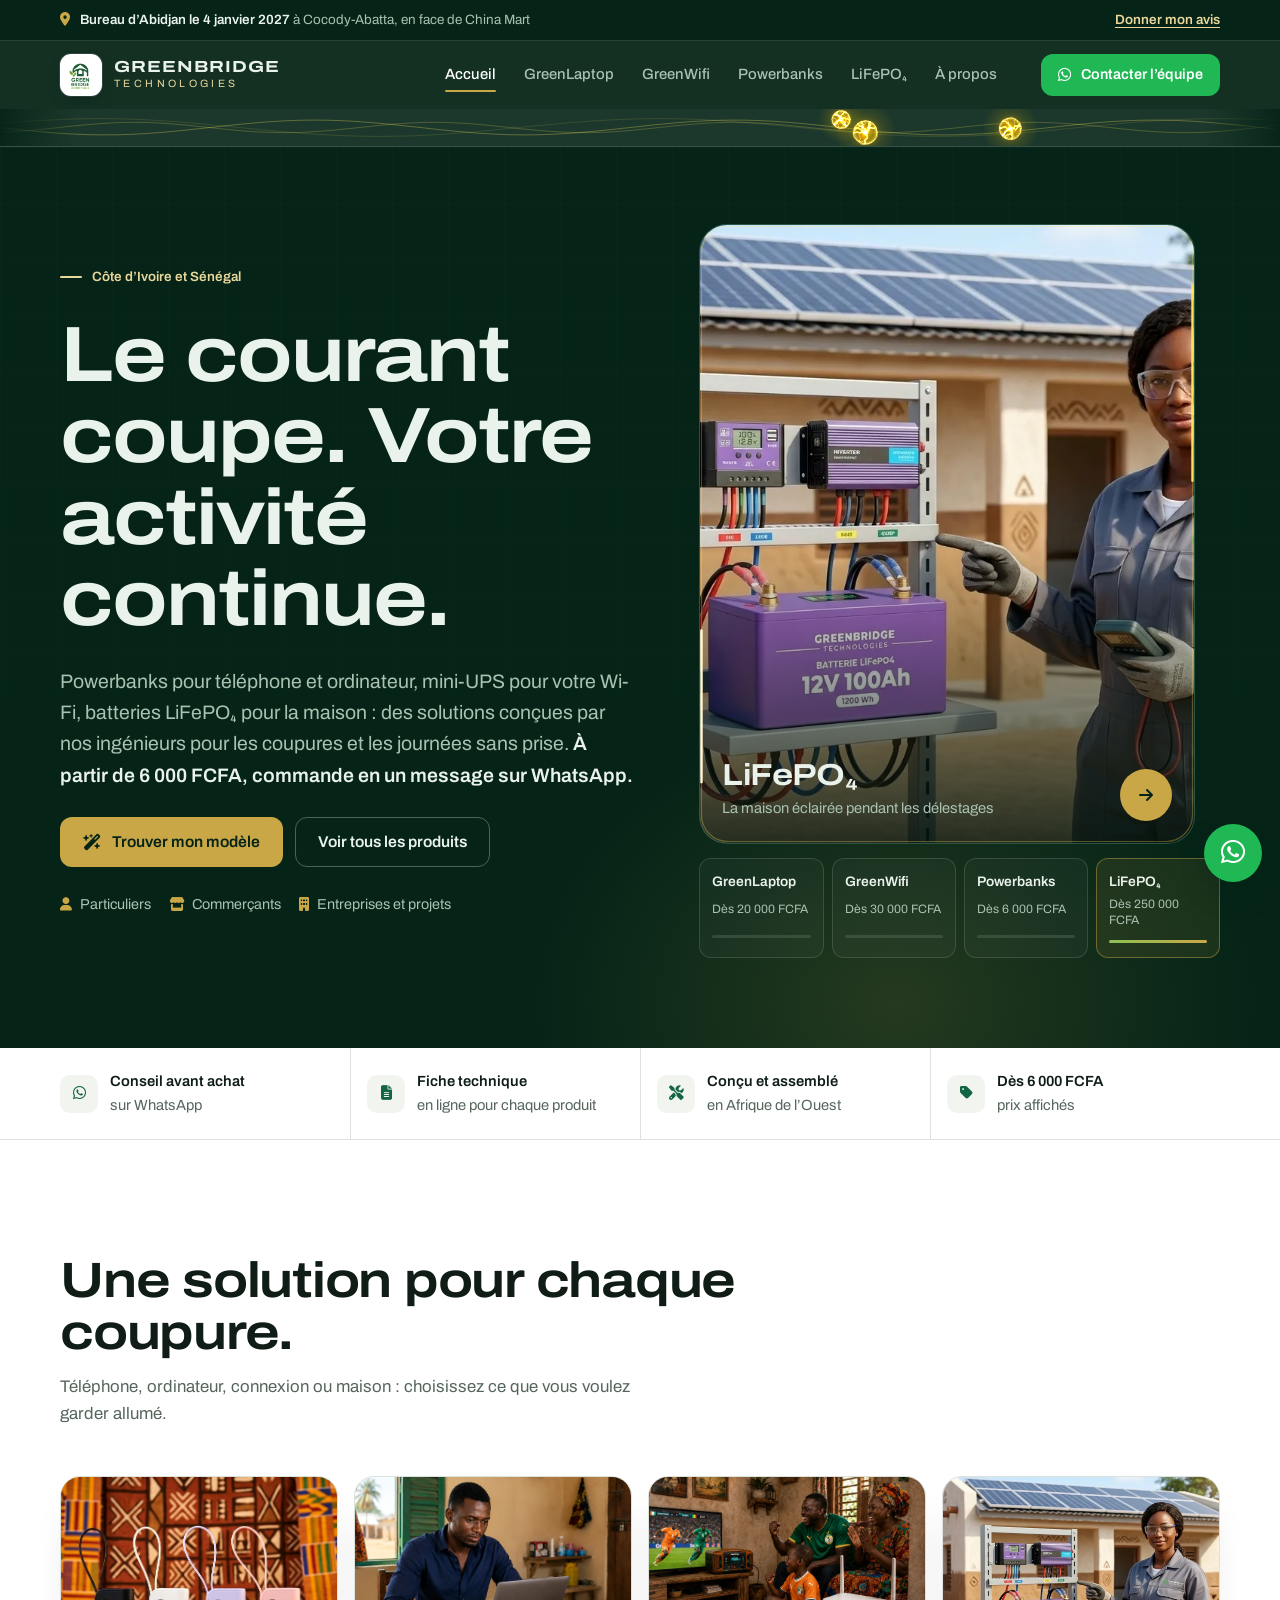
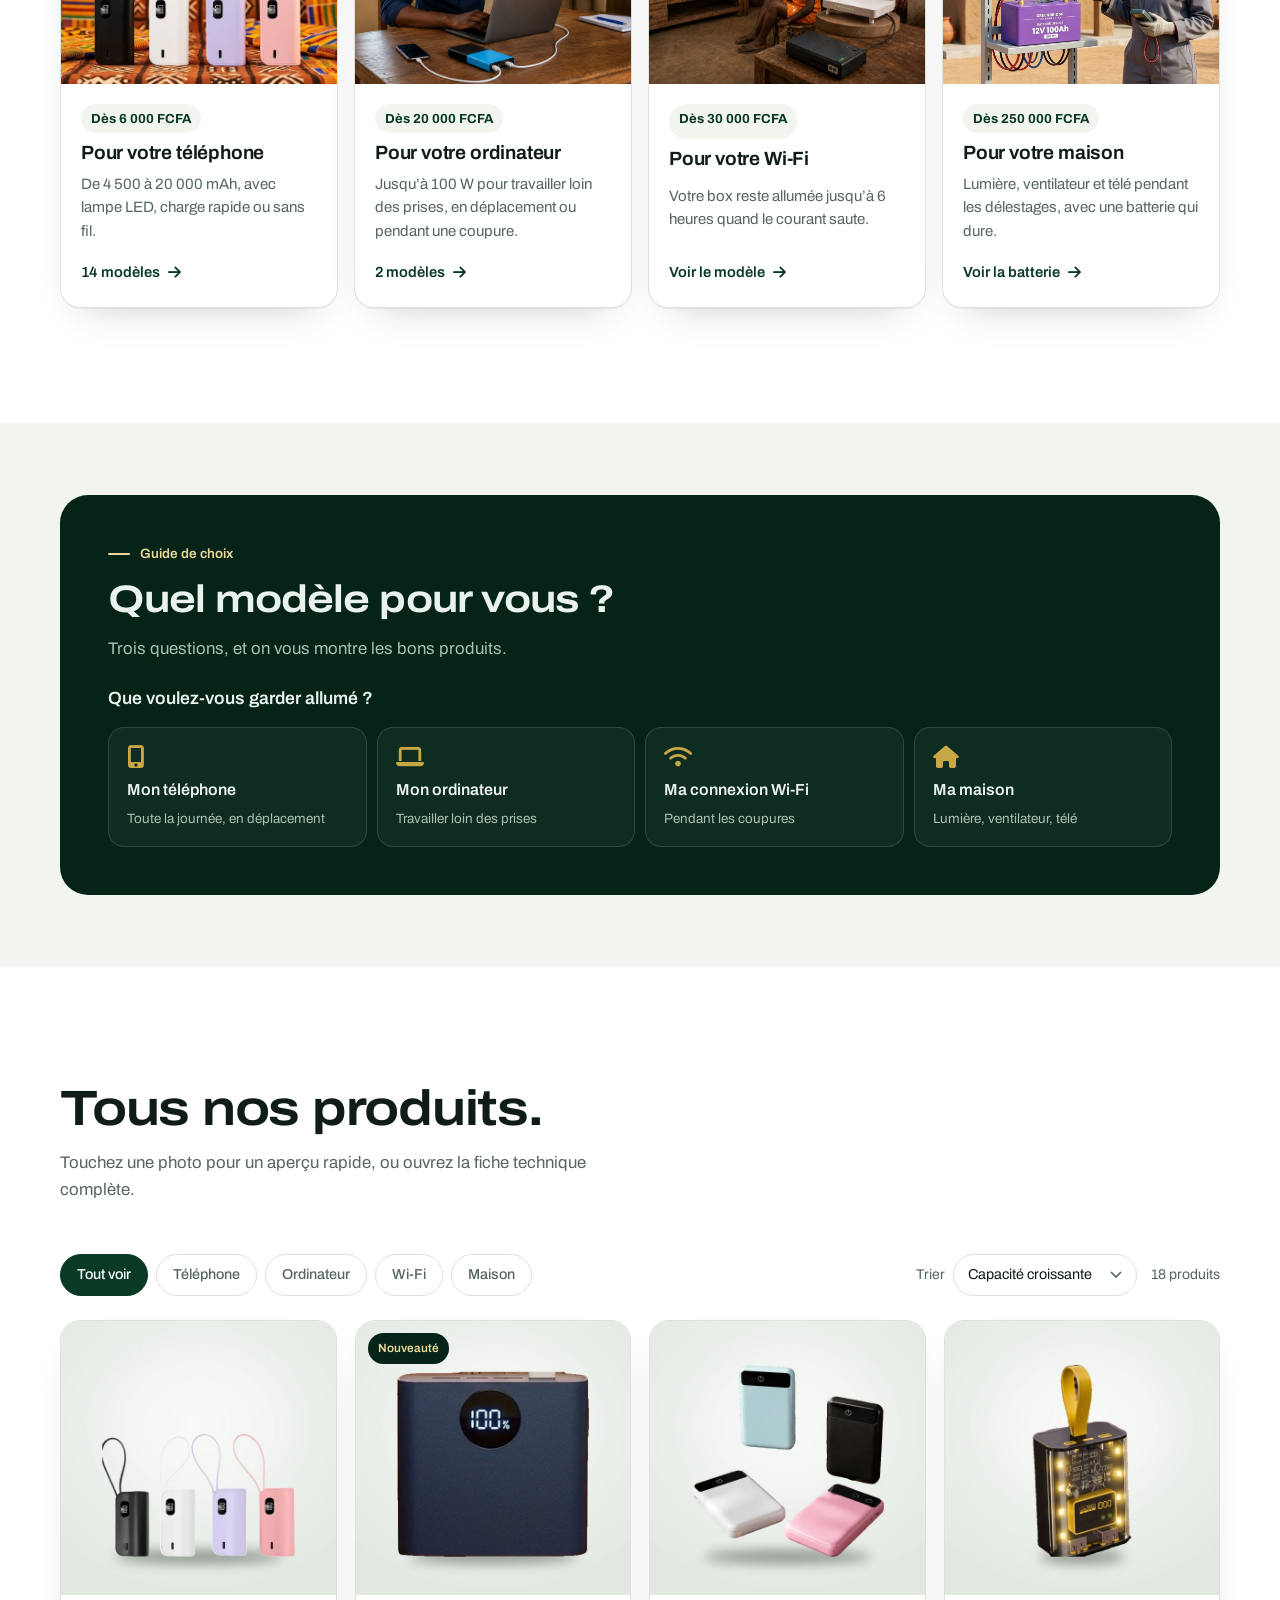
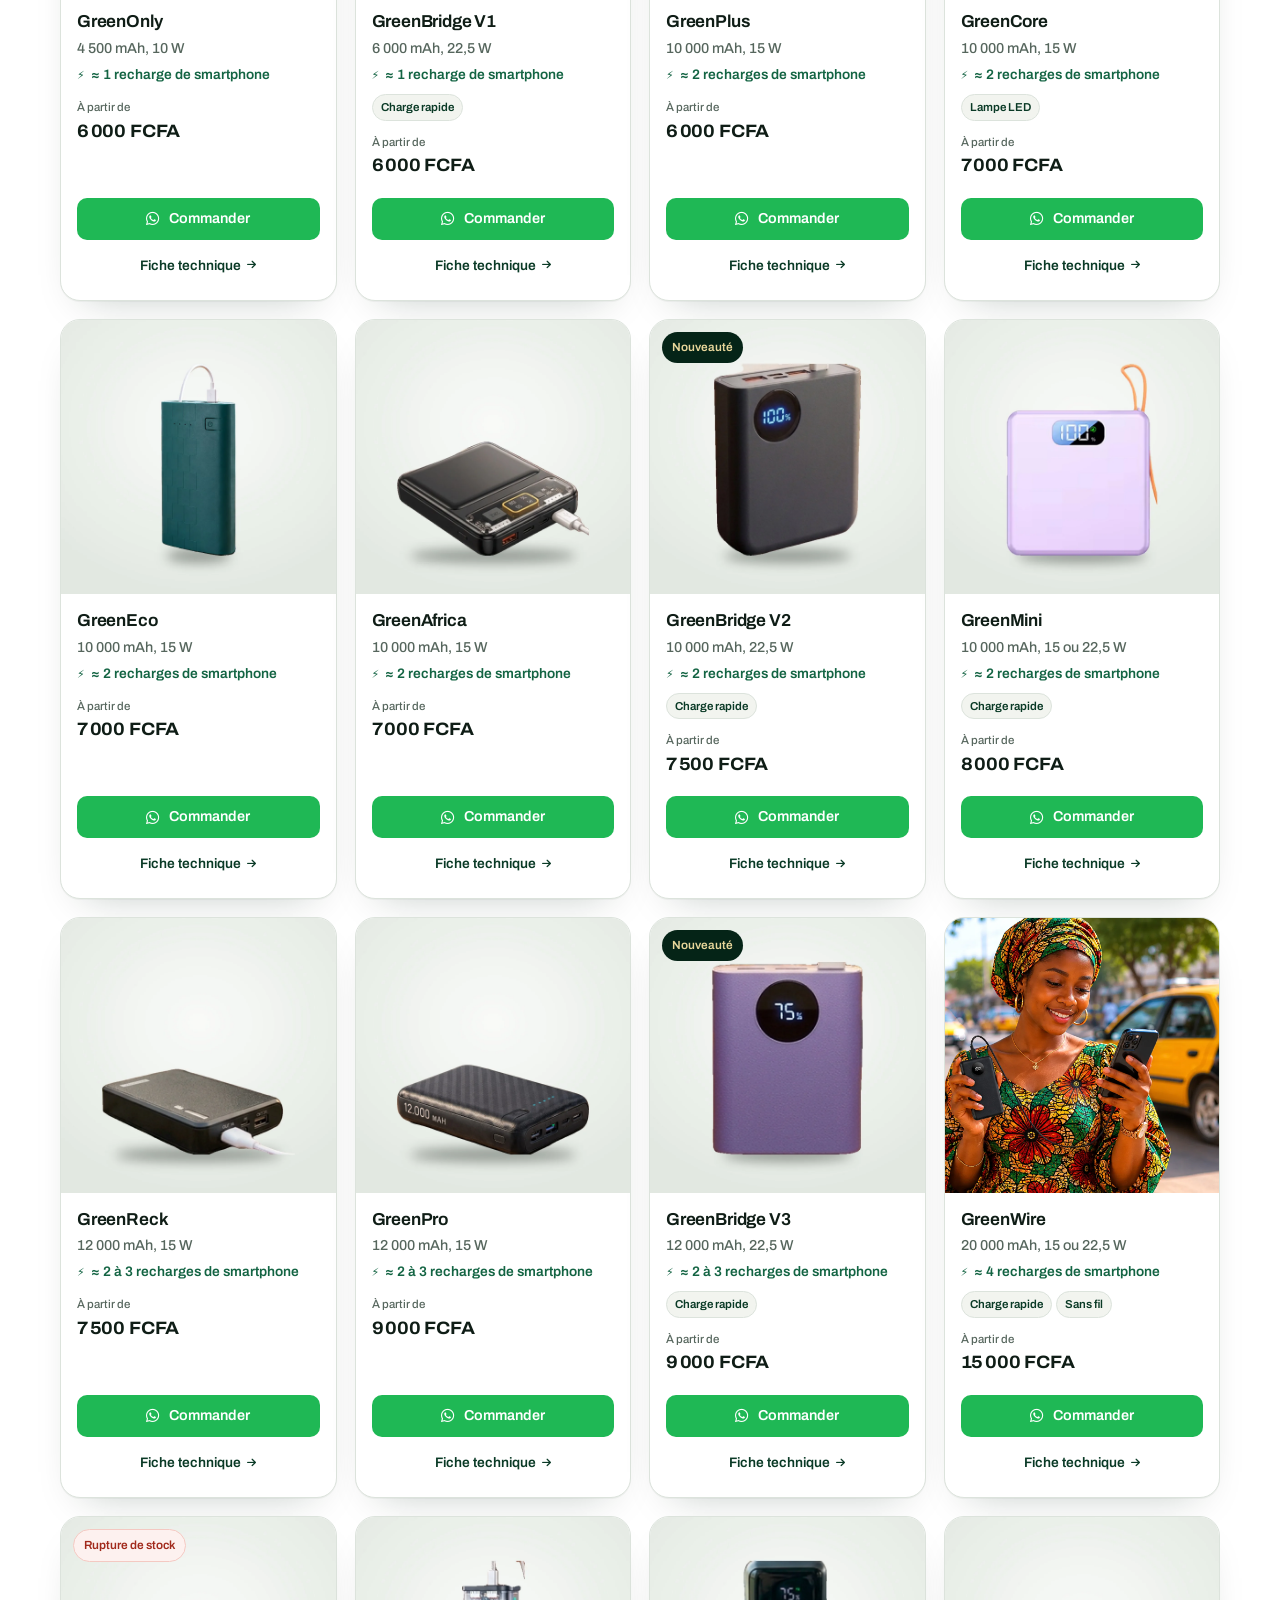
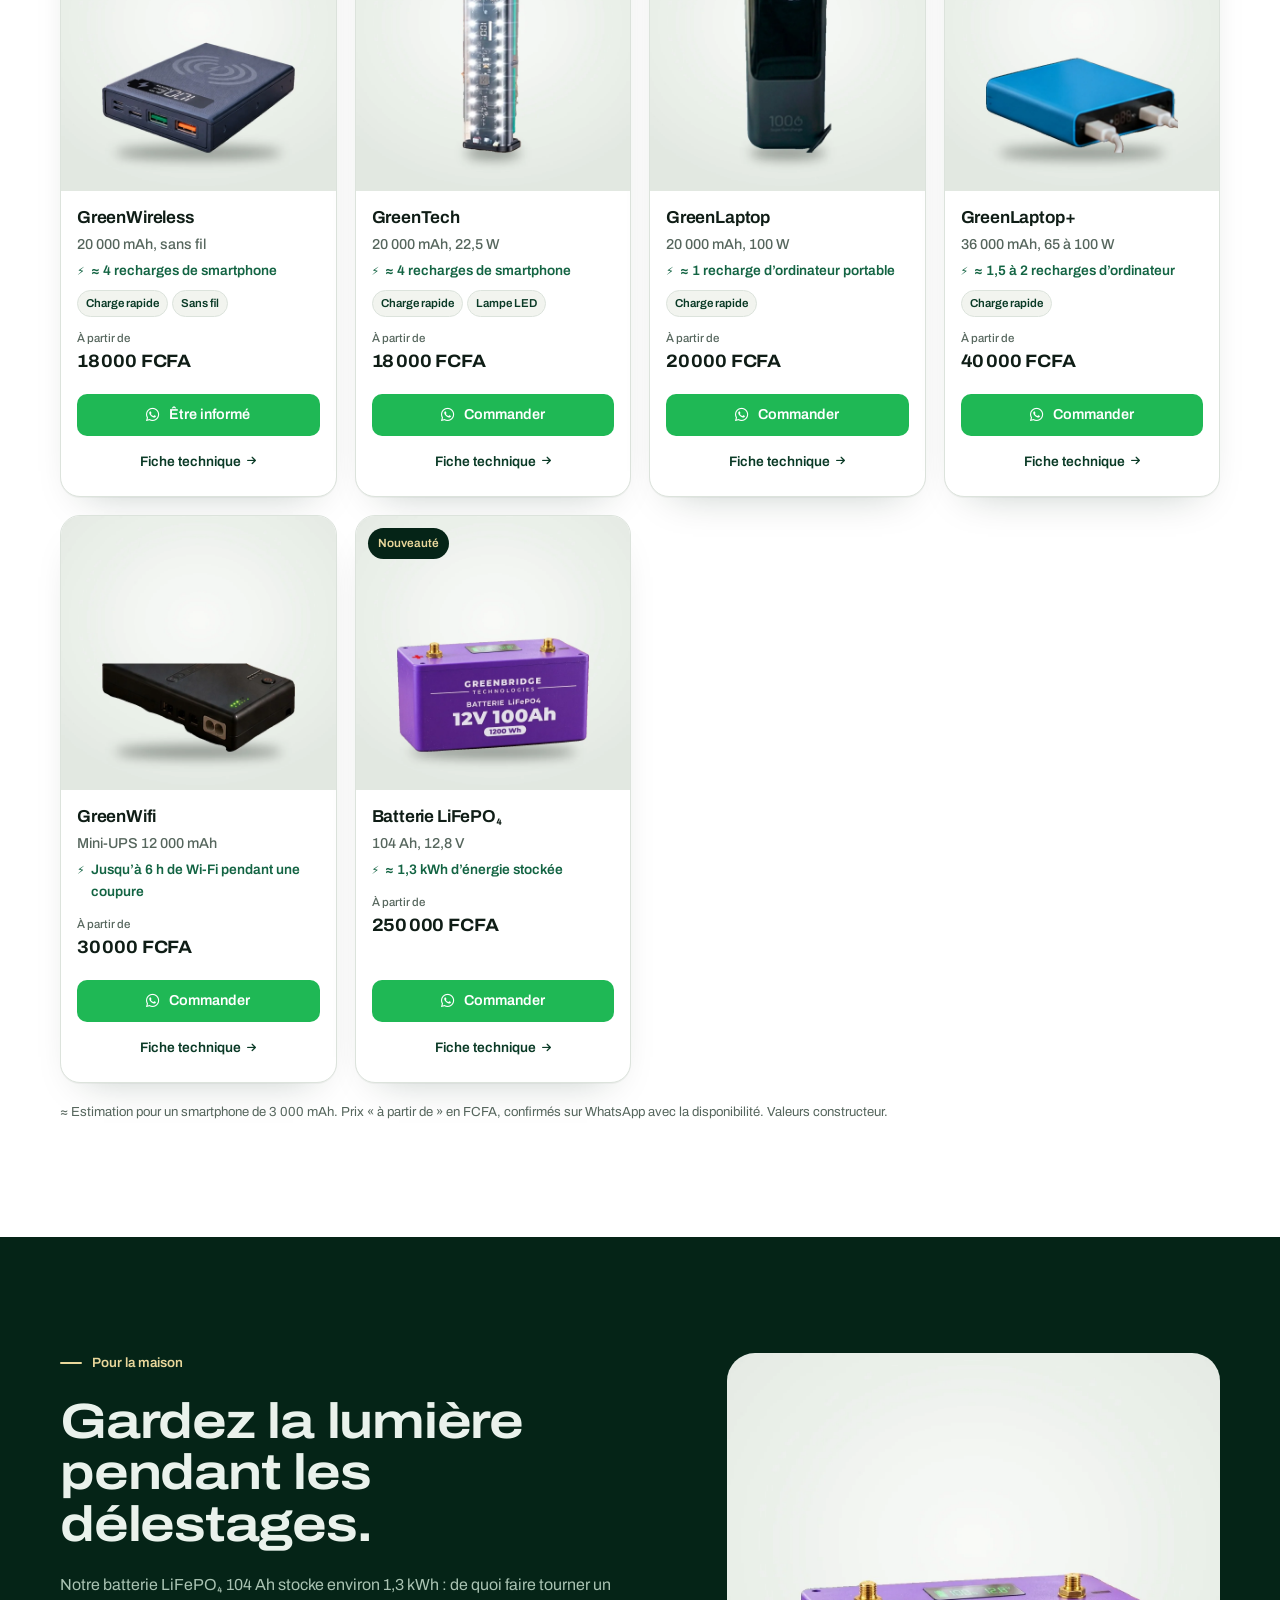
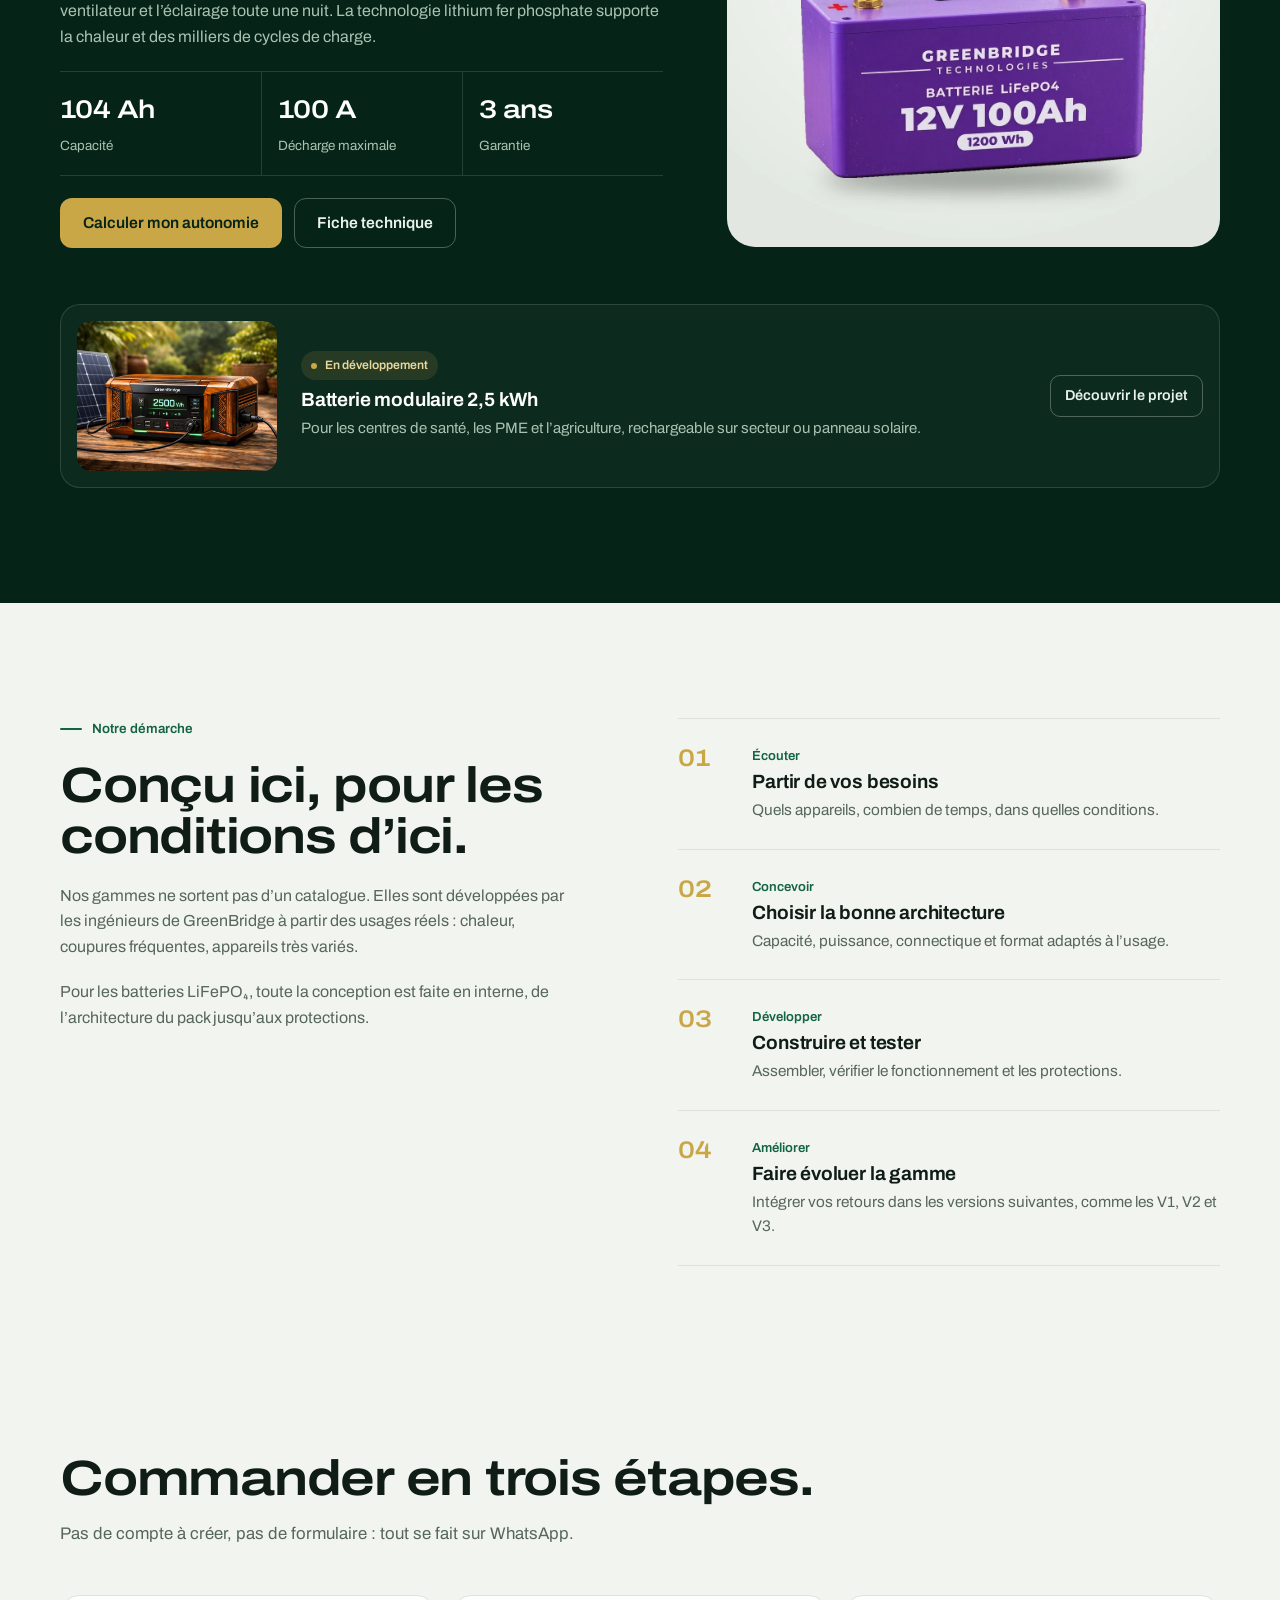
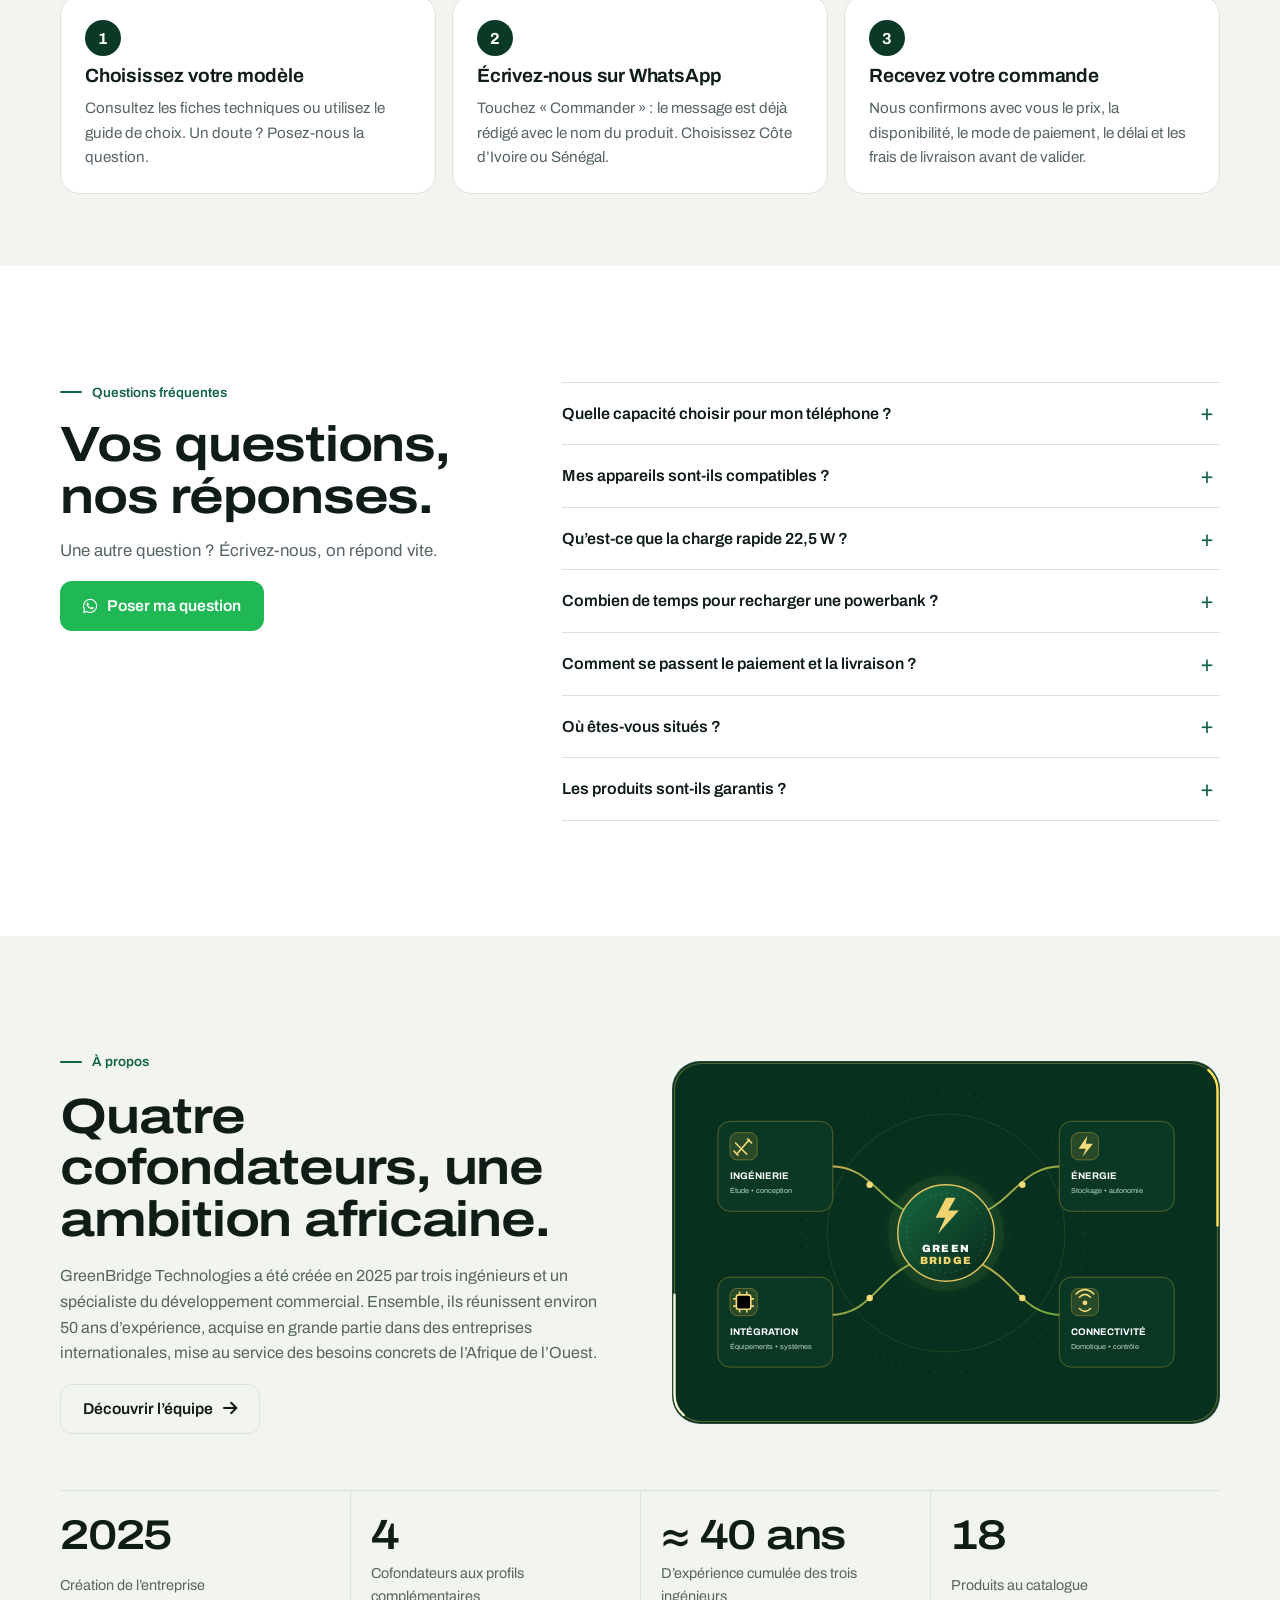
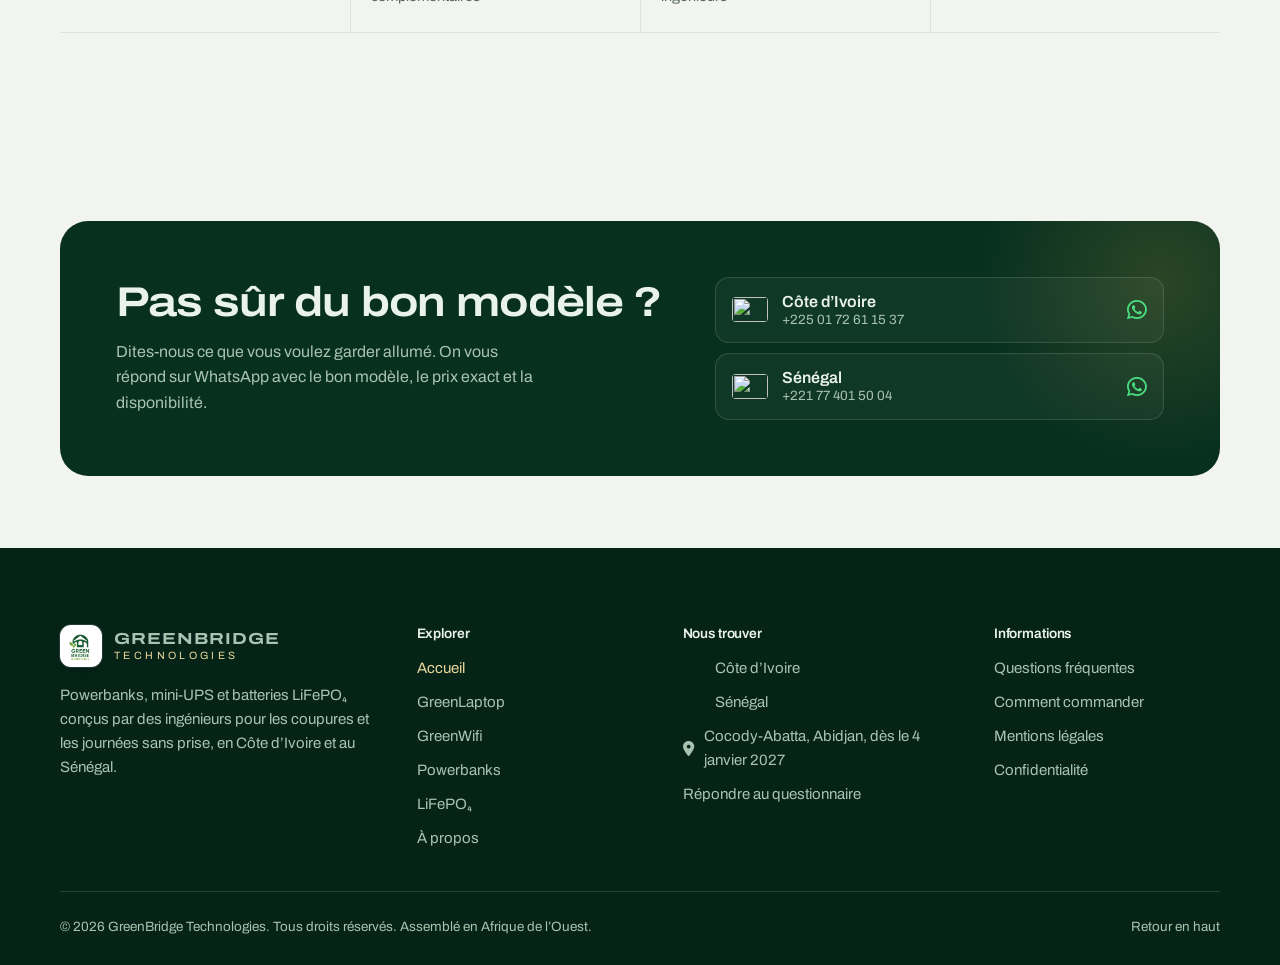
==== commit 3fb0a5b1: "Update index.html" ====
--- a/index.html
+++ b/index.html
@@ -9,7 +9,7 @@
 <meta property="og:title" content="GreenBridge Technologies | Powerbanks, mini-UPS Wi-Fi et batteries LiFePO₄ à Abidjan et Dakar">
 <meta property="og:description" content="Powerbanks dès 6 000 FCFA, mini-UPS Wi-Fi et batteries LiFePO₄ conçus par des ingénieurs pour les coupures de courant. Commande sur WhatsApp en Côte d’Ivoire et au Sénégal.">
 <meta property="og:type" content="website">
-<meta property="og:image" content="https://www.greenbridge-technologies.com/Chargeur_ordi_1.png">
+<meta property="og:image" content="https://www.greenbridge-technologies.com/gb-og.jpg">
 <meta property="og:locale" content="fr_FR">
 <link rel="canonical" href="https://www.greenbridge-technologies.com/">
 <script type="application/ld+json">{"@context": "https://schema.org", "@type": "Organization", "name": "GreenBridge Technologies", "url": "https://www.greenbridge-technologies.com", "logo": "https://www.greenbridge-technologies.com/green%20bridge%20domo.png", "foundingDate": "2025", "areaServed": ["Côte d’Ivoire", "Sénégal"], "address": {"@type": "PostalAddress", "streetAddress": "En face de China Mart, Cocody-Abatta", "addressLocality": "Abidjan", "addressCountry": "CI"}, "contactPoint": [{"@type": "ContactPoint", "telephone": "+2250172611537", "contactType": "customer service", "areaServed": "CI", "availableLanguage": "French"}, {"@type": "ContactPoint", "telephone": "+221774015004", "contactType": "customer service", "areaServed": "SN", "availableLanguage": "French"}]}</script>
@@ -101,19 +101,19 @@
     <div class="stage" data-gb-stage aria-label="Nos quatre gammes">
       <div class="stage__screen" data-energy-frame>
         <div class="stage__slide" id="slide0" role="tabpanel">
-          <img src="Chargeur_ordi_1.png" alt="Gamme GreenLaptop" fetchpriority="high" decoding="async">
+          <img src="gb-greenlaptop-plus-2.webp" alt="Gamme GreenLaptop" fetchpriority="high" decoding="async">
           <div class="stage__caption"><div><strong>GreenLaptop</strong><span>Votre ordinateur tient la journée</span></div><a href="greenlaptop.html" aria-label="Découvrir GreenLaptop"><i class="fa-solid fa-arrow-right" aria-hidden="true"></i></a></div>
         </div>
         <div class="stage__slide" id="slide1" role="tabpanel">
-          <img src="wifi_2.png" alt="Gamme GreenWifi" loading="lazy" decoding="async">
+          <img src="gb-greenwifi-2.webp" alt="Gamme GreenWifi" loading="lazy" decoding="async">
           <div class="stage__caption"><div><strong>GreenWifi</strong><span>Votre Wi-Fi reste allumé pendant les coupures</span></div><a href="greenwifi.html" aria-label="Découvrir GreenWifi"><i class="fa-solid fa-arrow-right" aria-hidden="true"></i></a></div>
         </div>
         <div class="stage__slide" id="slide2" role="tabpanel">
-          <img src="Pwkb_Mini_3.png" alt="Gamme Powerbanks" loading="lazy" decoding="async">
+          <img src="gb-greenonly-2.webp" alt="Gamme Powerbanks" loading="lazy" decoding="async">
           <div class="stage__caption"><div><strong>Powerbanks</strong><span>14 modèles de 4 500 à 20 000 mAh</span></div><a href="powerbanks.html" aria-label="Découvrir Powerbanks"><i class="fa-solid fa-arrow-right" aria-hidden="true"></i></a></div>
         </div>
         <div class="stage__slide" id="slide3" role="tabpanel">
-          <img src="pack_batterie_1200wh.png" alt="Gamme LiFePO₄" loading="lazy" decoding="async">
+          <img src="gb-lifepo4-2.webp" alt="Gamme LiFePO₄" loading="lazy" decoding="async">
           <div class="stage__caption"><div><strong>LiFePO₄</strong><span>La maison éclairée pendant les délestages</span></div><a href="lifepo4.html" aria-label="Découvrir LiFePO₄"><i class="fa-solid fa-arrow-right" aria-hidden="true"></i></a></div>
         </div>
       </div>
@@ -140,16 +140,16 @@
       <p>Téléphone, ordinateur, connexion ou maison : choisissez ce que vous voulez garder allumé.</p>
     </div>
     <div class="universe-grid"><a class="u-card" href="powerbanks.html">
-      <div class="u-card__media"><img src="Pwkb_Mini_3.png" alt="Gamme Powerbanks" loading="lazy" decoding="async" data-fallback=""></div>
+      <div class="u-card__media"><img src="gb-greenonly-2.webp" alt="Gamme Powerbanks" loading="lazy" decoding="async" data-fallback=""></div>
       <div class="u-card__body"><small class="u-card__price">Dès 6 000 FCFA</small><h3>Pour votre téléphone</h3><p>De 4 500 à 20 000 mAh, avec lampe LED, charge rapide ou sans fil.</p><span class="u-card__go">14 modèles <i class="fa-solid fa-arrow-right" aria-hidden="true"></i></span></div>
     </a><a class="u-card" href="greenlaptop.html">
-      <div class="u-card__media"><img src="Chargeur_ordi_1.png" alt="Gamme GreenLaptop" loading="lazy" decoding="async" data-fallback=""></div>
+      <div class="u-card__media"><img src="gb-greenlaptop-plus-2.webp" alt="Gamme GreenLaptop" loading="lazy" decoding="async" data-fallback=""></div>
       <div class="u-card__body"><small class="u-card__price">Dès 20 000 FCFA</small><h3>Pour votre ordinateur</h3><p>Jusqu’à 100 W pour travailler loin des prises, en déplacement ou pendant une coupure.</p><span class="u-card__go">2 modèles <i class="fa-solid fa-arrow-right" aria-hidden="true"></i></span></div>
     </a><a class="u-card" href="greenwifi.html">
-      <div class="u-card__media"><img src="wifi_2.png" alt="Gamme GreenWifi" loading="lazy" decoding="async" data-fallback=""></div>
+      <div class="u-card__media"><img src="gb-greenwifi-2.webp" alt="Gamme GreenWifi" loading="lazy" decoding="async" data-fallback=""></div>
       <div class="u-card__body"><small class="u-card__price">Dès 30 000 FCFA</small><h3>Pour votre Wi-Fi</h3><p>Votre box reste allumée jusqu’à 6 heures quand le courant saute.</p><span class="u-card__go">Voir le modèle <i class="fa-solid fa-arrow-right" aria-hidden="true"></i></span></div>
     </a><a class="u-card" href="lifepo4.html">
-      <div class="u-card__media"><img src="pack_batterie_1200wh.png" alt="Gamme LiFePO₄" loading="lazy" decoding="async" data-fallback=""></div>
+      <div class="u-card__media"><img src="gb-lifepo4-2.webp" alt="Gamme LiFePO₄" loading="lazy" decoding="async" data-fallback=""></div>
       <div class="u-card__body"><small class="u-card__price">Dès 250 000 FCFA</small><h3>Pour votre maison</h3><p>Lumière, ventilateur et télé pendant les délestages, avec une batterie qui dure.</p><span class="u-card__go">Voir la batterie <i class="fa-solid fa-arrow-right" aria-hidden="true"></i></span></div>
     </a></div>
   </div>
@@ -225,10 +225,10 @@
           <a class="btn btn--line" href="fiche.html?p=lifepo4">Fiche technique</a>
         </div>
       </div>
-      <div class="storage__media"><img src="pack_batterie_1200wh.png" alt="Batterie GreenBridge LiFePO₄ 104 Ah" loading="lazy" decoding="async" data-fallback=""></div>
+      <div class="storage__media"><img src="gb-lifepo4-1.webp" alt="Batterie GreenBridge LiFePO₄ 104 Ah" loading="lazy" decoding="async" data-fallback=""></div>
     </div>
     <div class="project">
-      <div class="project__media"><img src="Future_Pack_1.png" alt="Pack modulaire 2,5 kWh" loading="lazy" decoding="async" data-fallback=""></div>
+      <div class="project__media"><img src="gb-pack25-1.webp" alt="Pack modulaire 2,5 kWh" loading="lazy" decoding="async" data-fallback=""></div>
       <div><span class="pill">En développement</span><h3>Batterie modulaire 2,5 kWh</h3><p>Pour les centres de santé, les PME et l’agriculture, rechargeable sur secteur ou panneau solaire.</p></div>
       <div class="btn-row"><button class="btn btn--line btn--sm" type="button" data-pack>Découvrir le projet</button></div>
     </div>
--- a/greenbridge.css
+++ b/greenbridge.css
@@ -910,3 +910,37 @@
 @media print{
   .fiche-top::before{content:"GreenBridge Technologies · Fiche technique";display:block;font-weight:700;font-size:10pt;letter-spacing:.04em;color:#0A3A26;border-bottom:2px solid #C9A646;padding-bottom:6px;margin-bottom:14px}
 }
+
+/* =====================================================================
+   Correctifs téléphone : aucun défilement horizontal, photos centrées
+   ===================================================================== */
+/* 1. La barre filtres + tri ne dépasse plus de l’écran */
+@media (max-width:640px){
+  .tools{flex-wrap:nowrap}
+  .tools > *{min-width:0}
+  .tools .filters{width:auto;max-width:none}
+  .sort select{max-width:58vw}
+}
+/* 2. Rien ne peut faire glisser la page vers la droite (sans casser le menu collant) */
+html,body{overflow-x:clip}
+img,svg,video,canvas{max-width:100%}
+
+/* 3. Fenêtre photo : toujours à la largeur de l’écran, photo entière et centrée */
+.modal{overflow-x:hidden;max-width:100%}
+.modal__close{margin:0 0 0 12px}
+.m-gallery__stage{display:flex;align-items:center;justify-content:center}
+.m-gallery__stage img{object-fit:contain;object-position:center;width:100%;height:100%}
+@media (max-width:640px){
+  .modal{width:100vw;max-width:100vw;left:0;right:0}
+  .m-gallery__stage{aspect-ratio:auto;height:min(46vh,340px)}
+  .m-gallery__controls{inset:auto 8px 8px auto}
+  .carousel-btn{width:38px;height:38px}
+  .m-actions .btn{white-space:normal;text-align:center}
+  .m-price{flex-direction:column;align-items:flex-start;gap:4px}
+}
+/* Photo principale de la fiche : produit entier, centré */
+.fiche-gallery__main img{object-fit:contain;object-position:center}
+@media (max-width:640px){
+  .fiche-gallery__main{aspect-ratio:auto;height:min(62vh,420px)}
+  .fiche-gallery__thumbs button{flex-basis:60px;height:60px}
+}
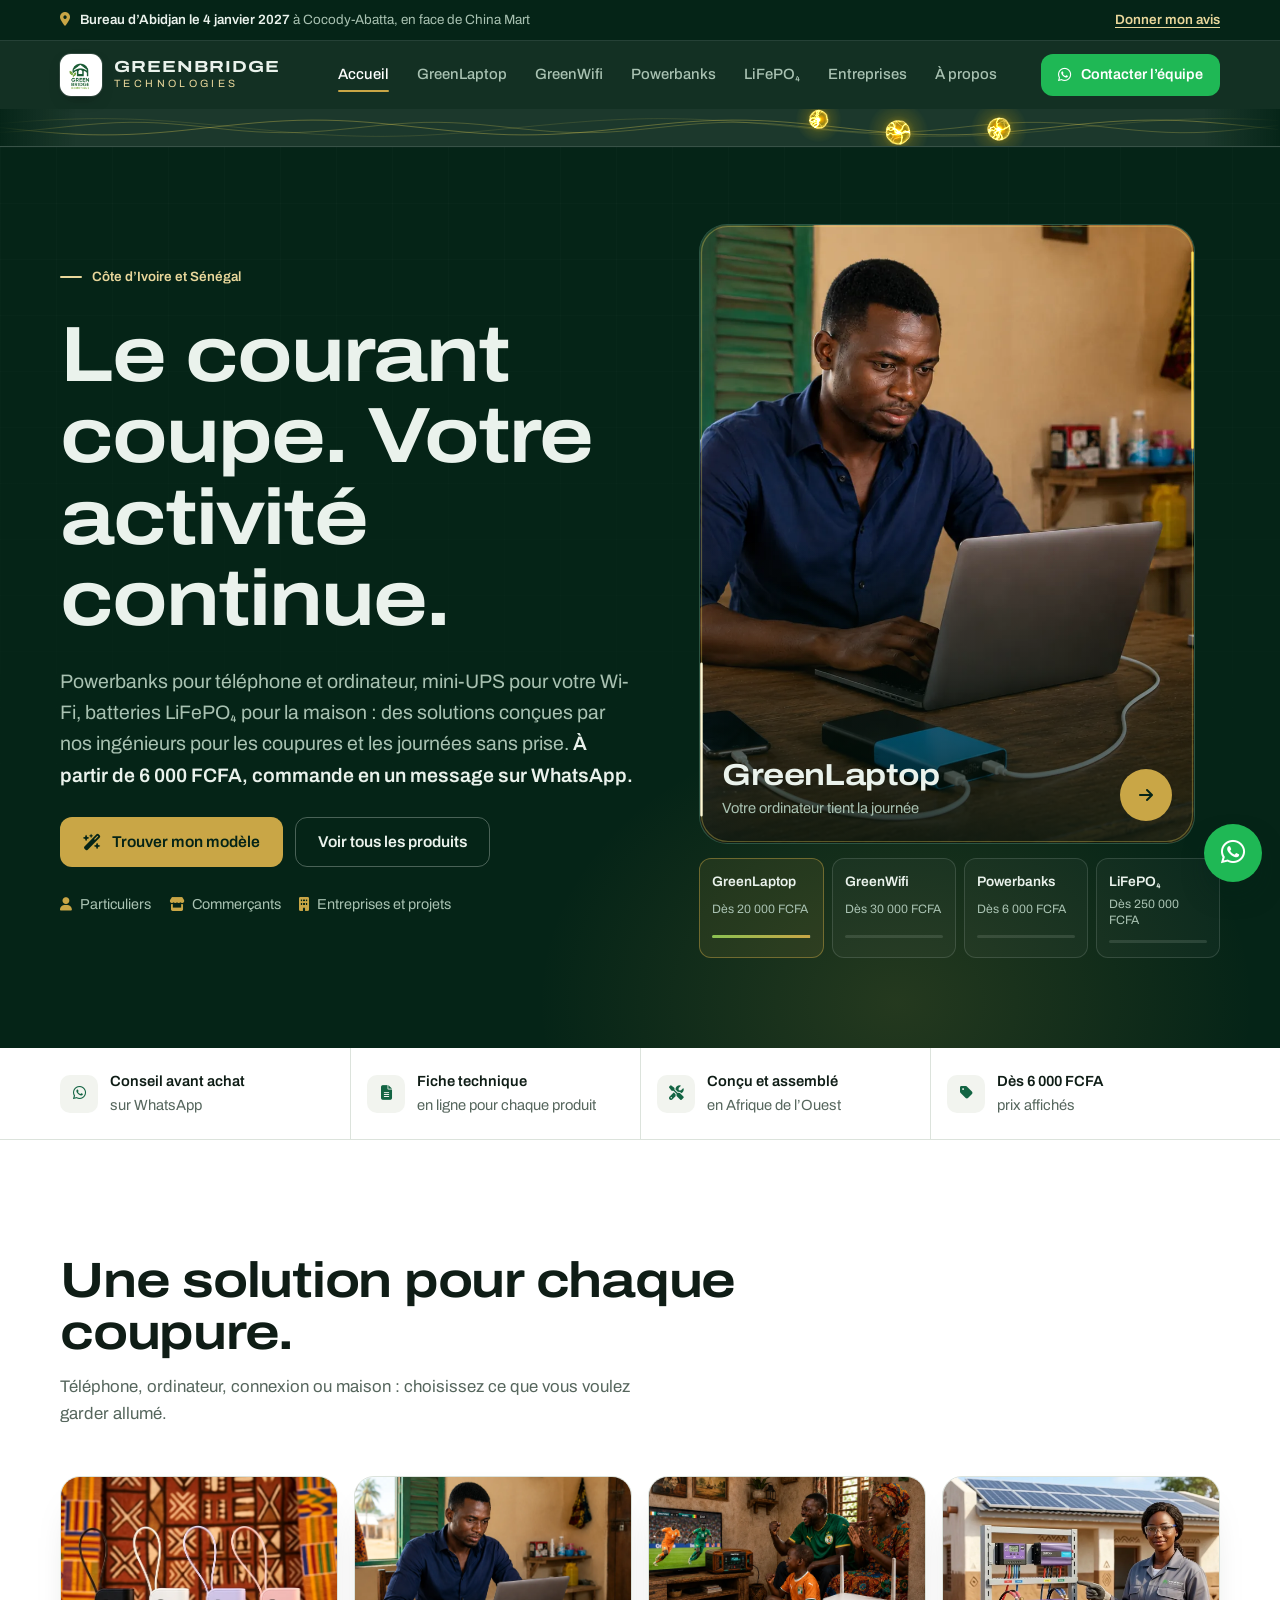
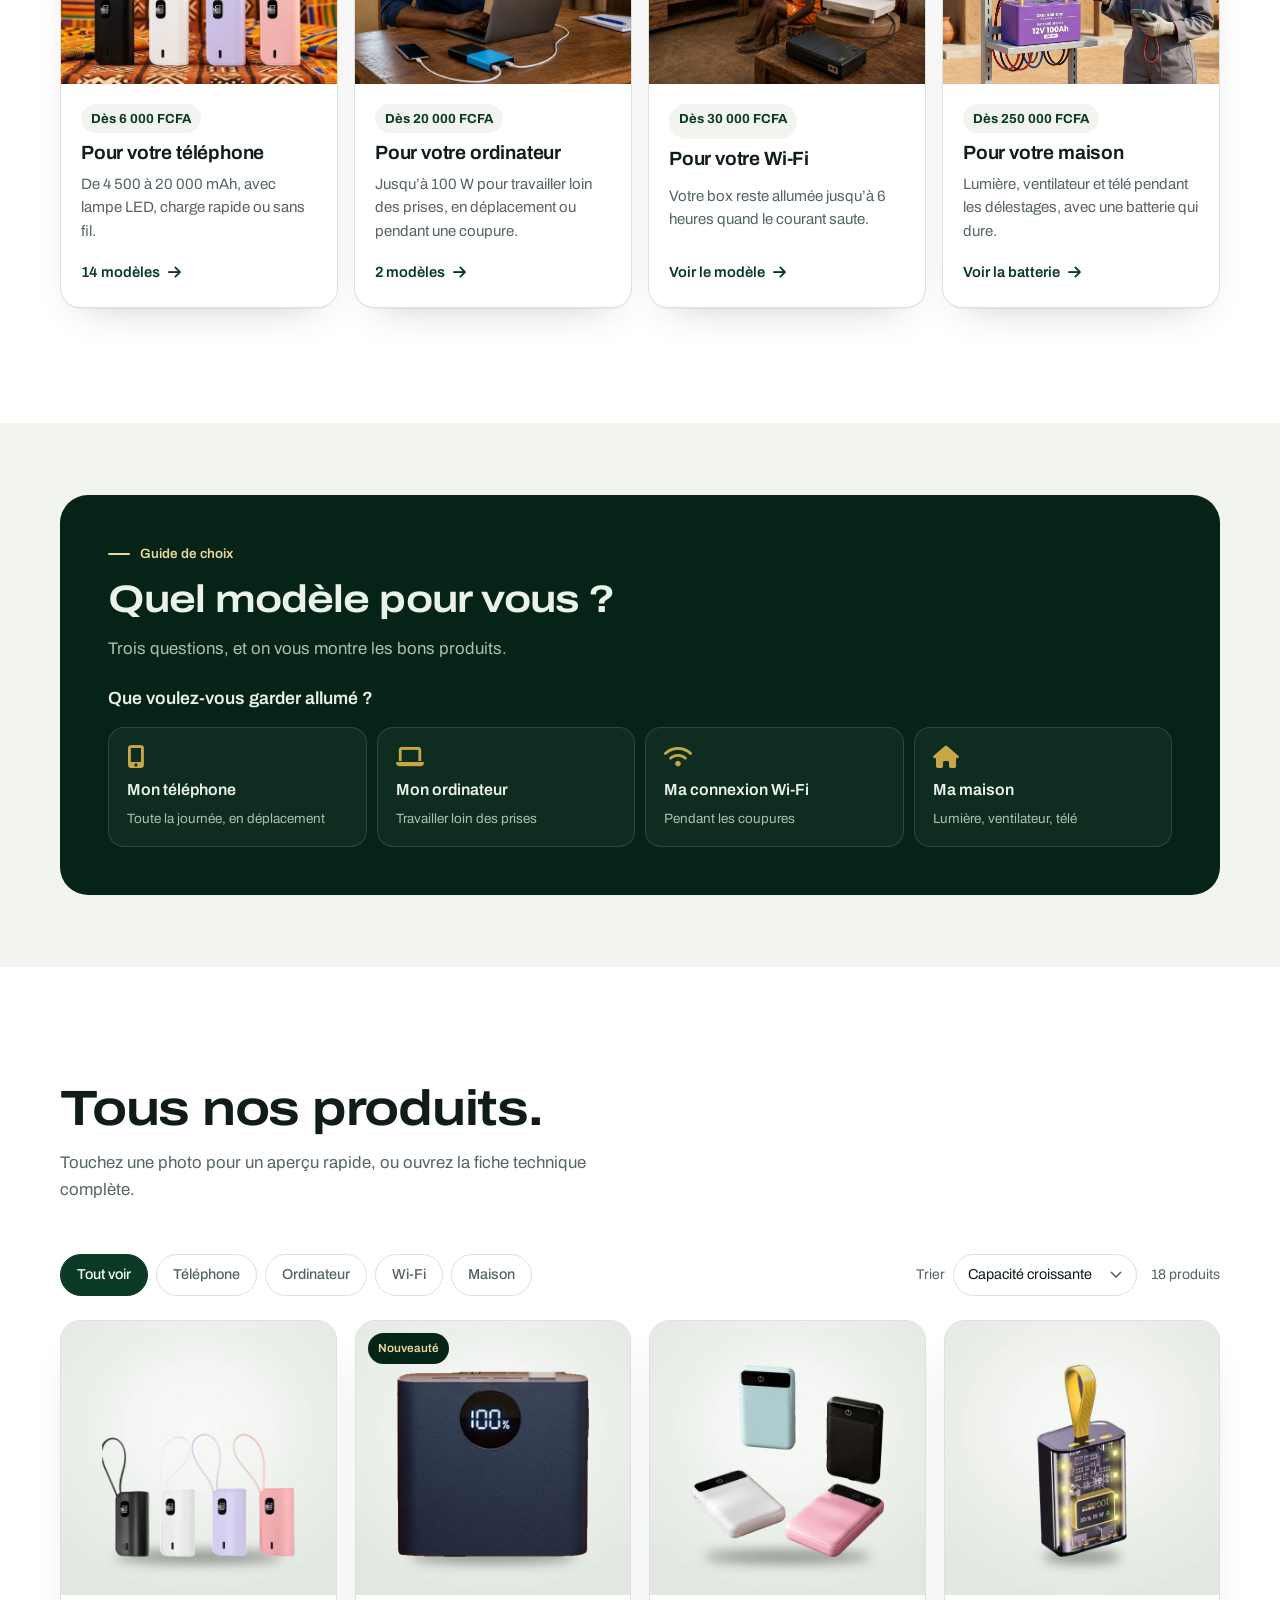
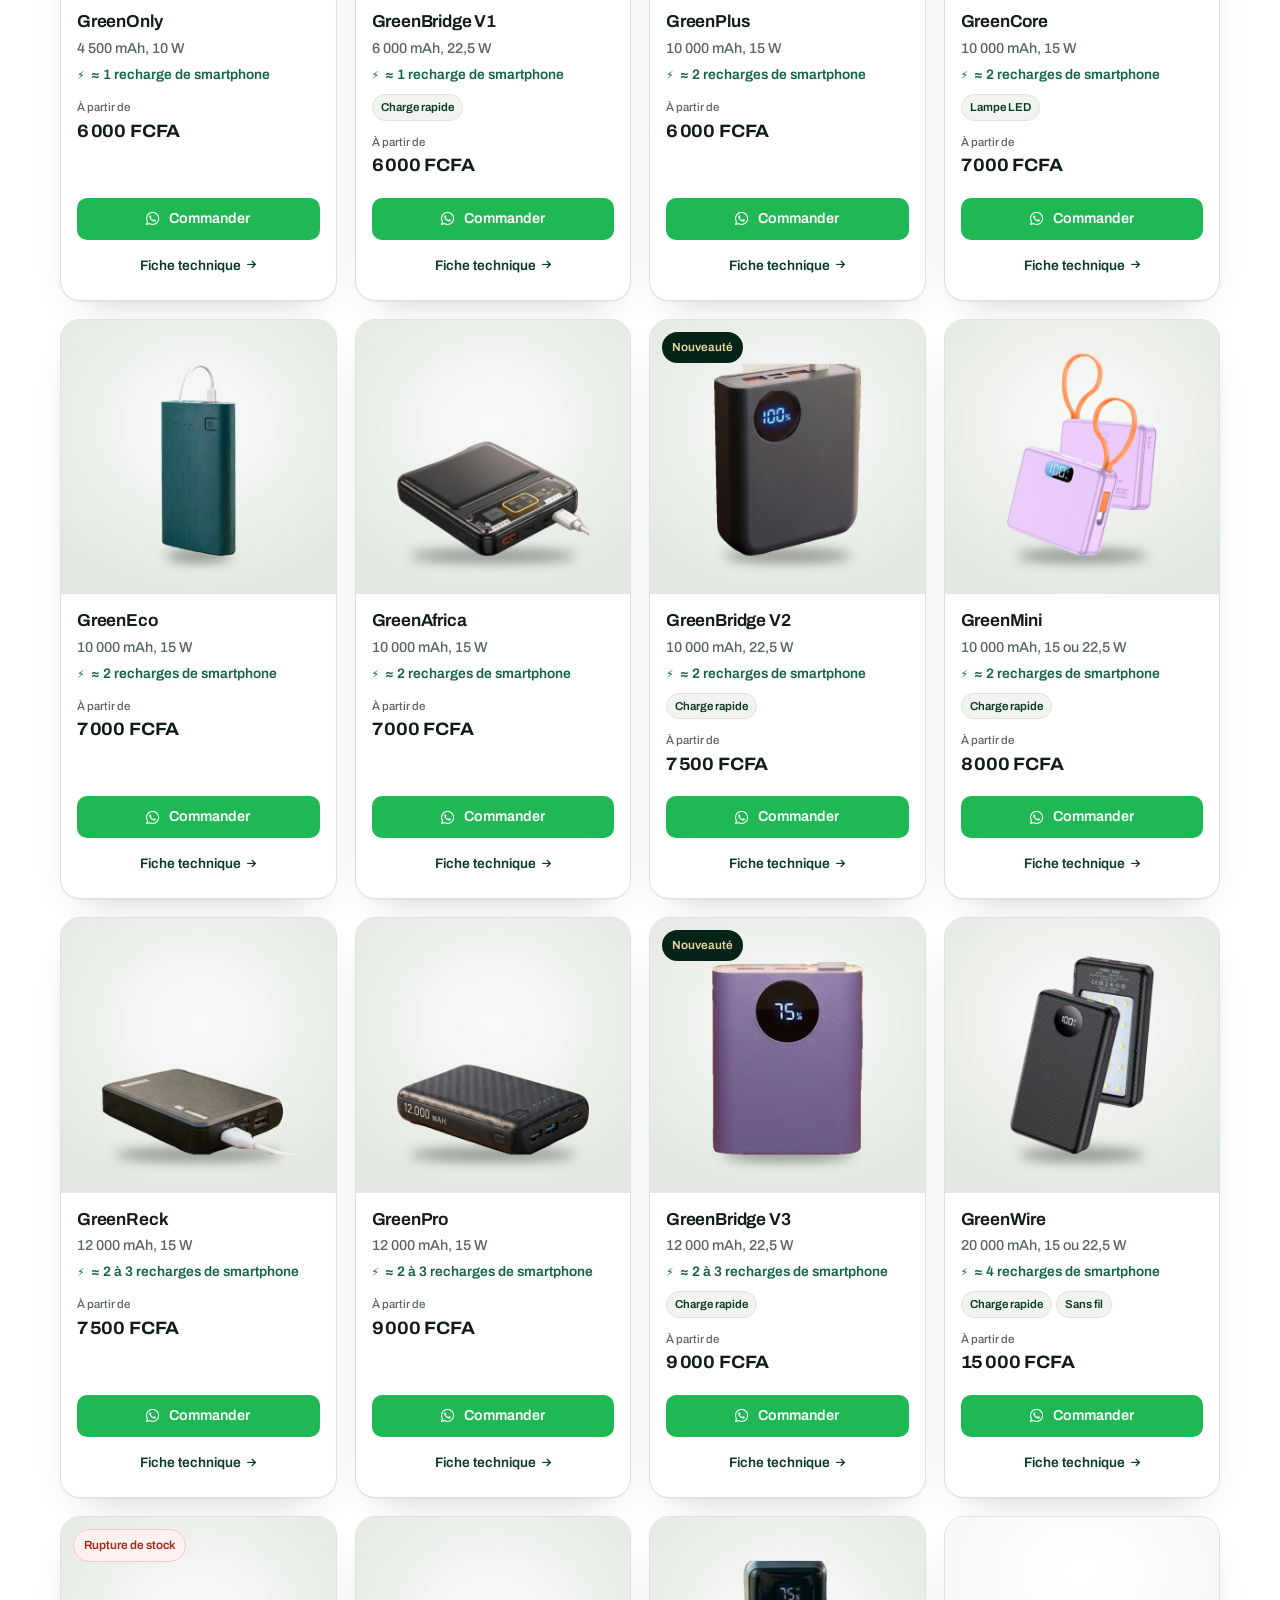
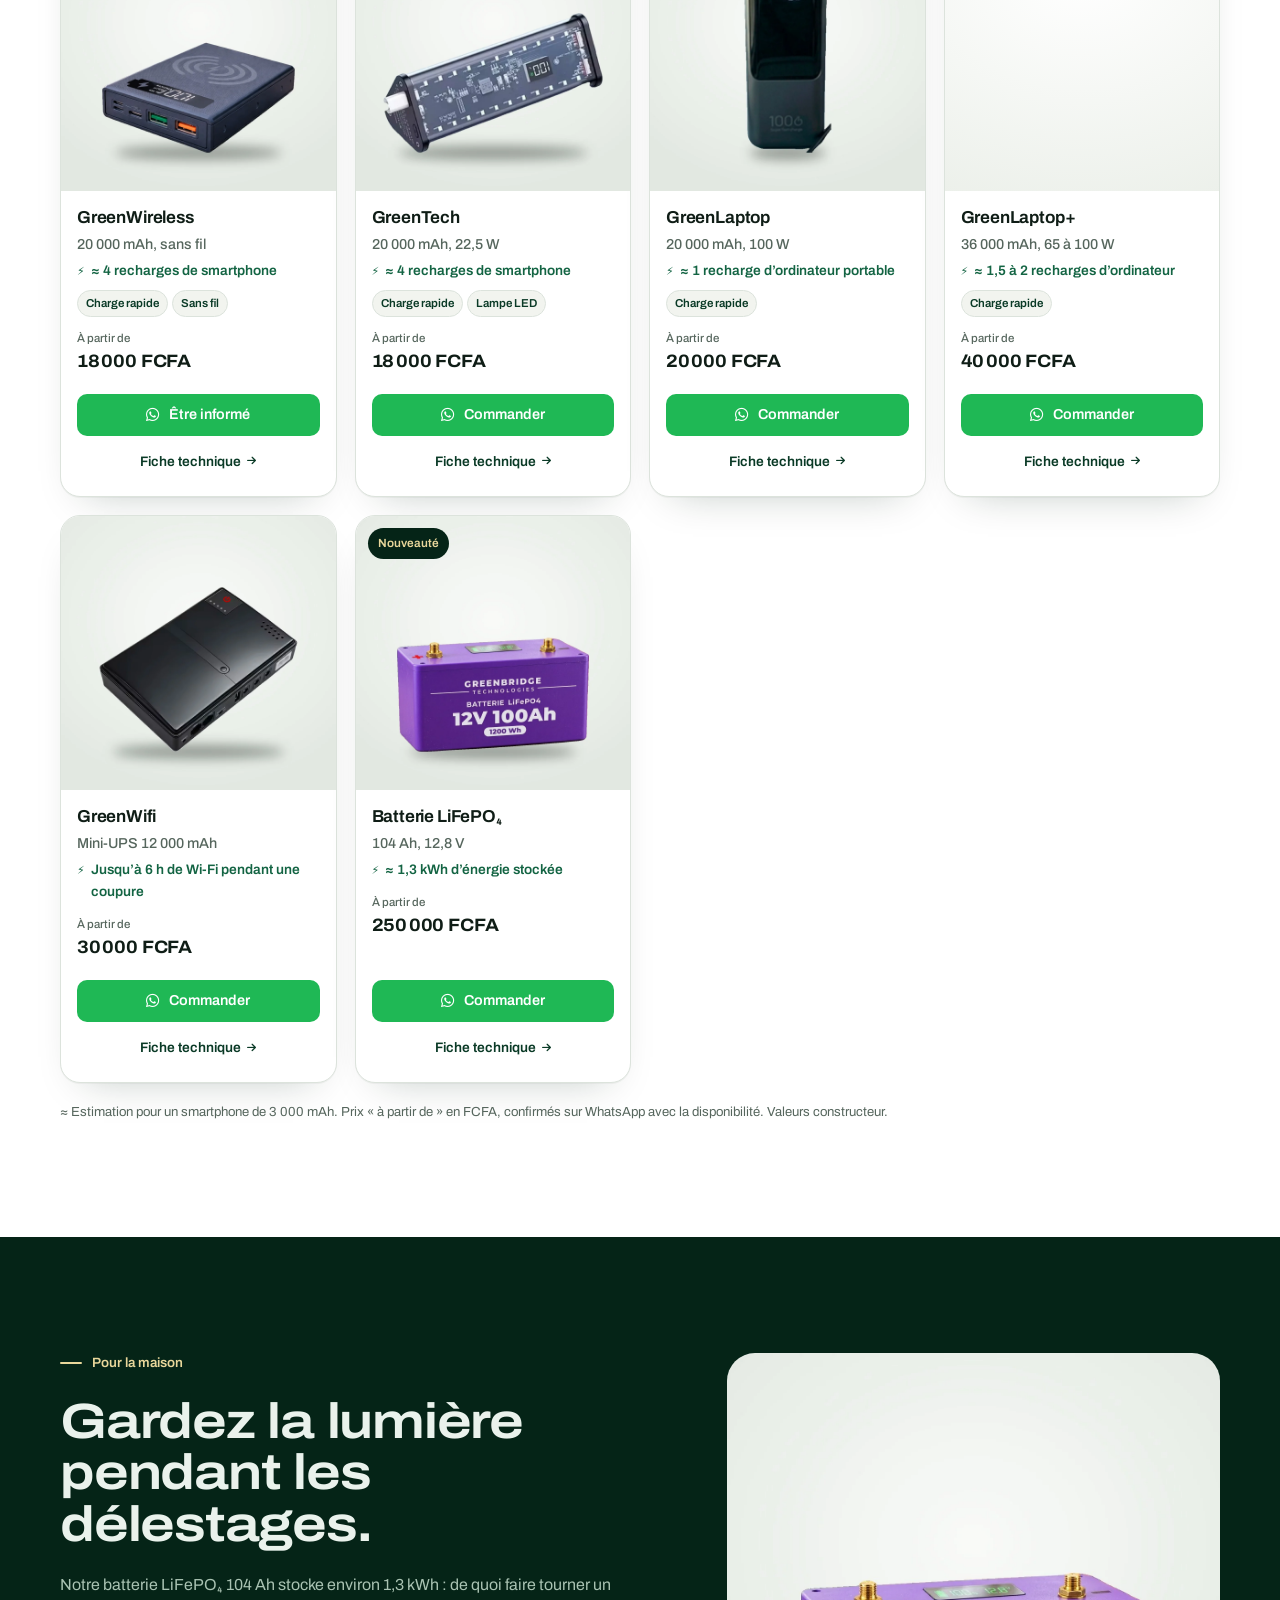
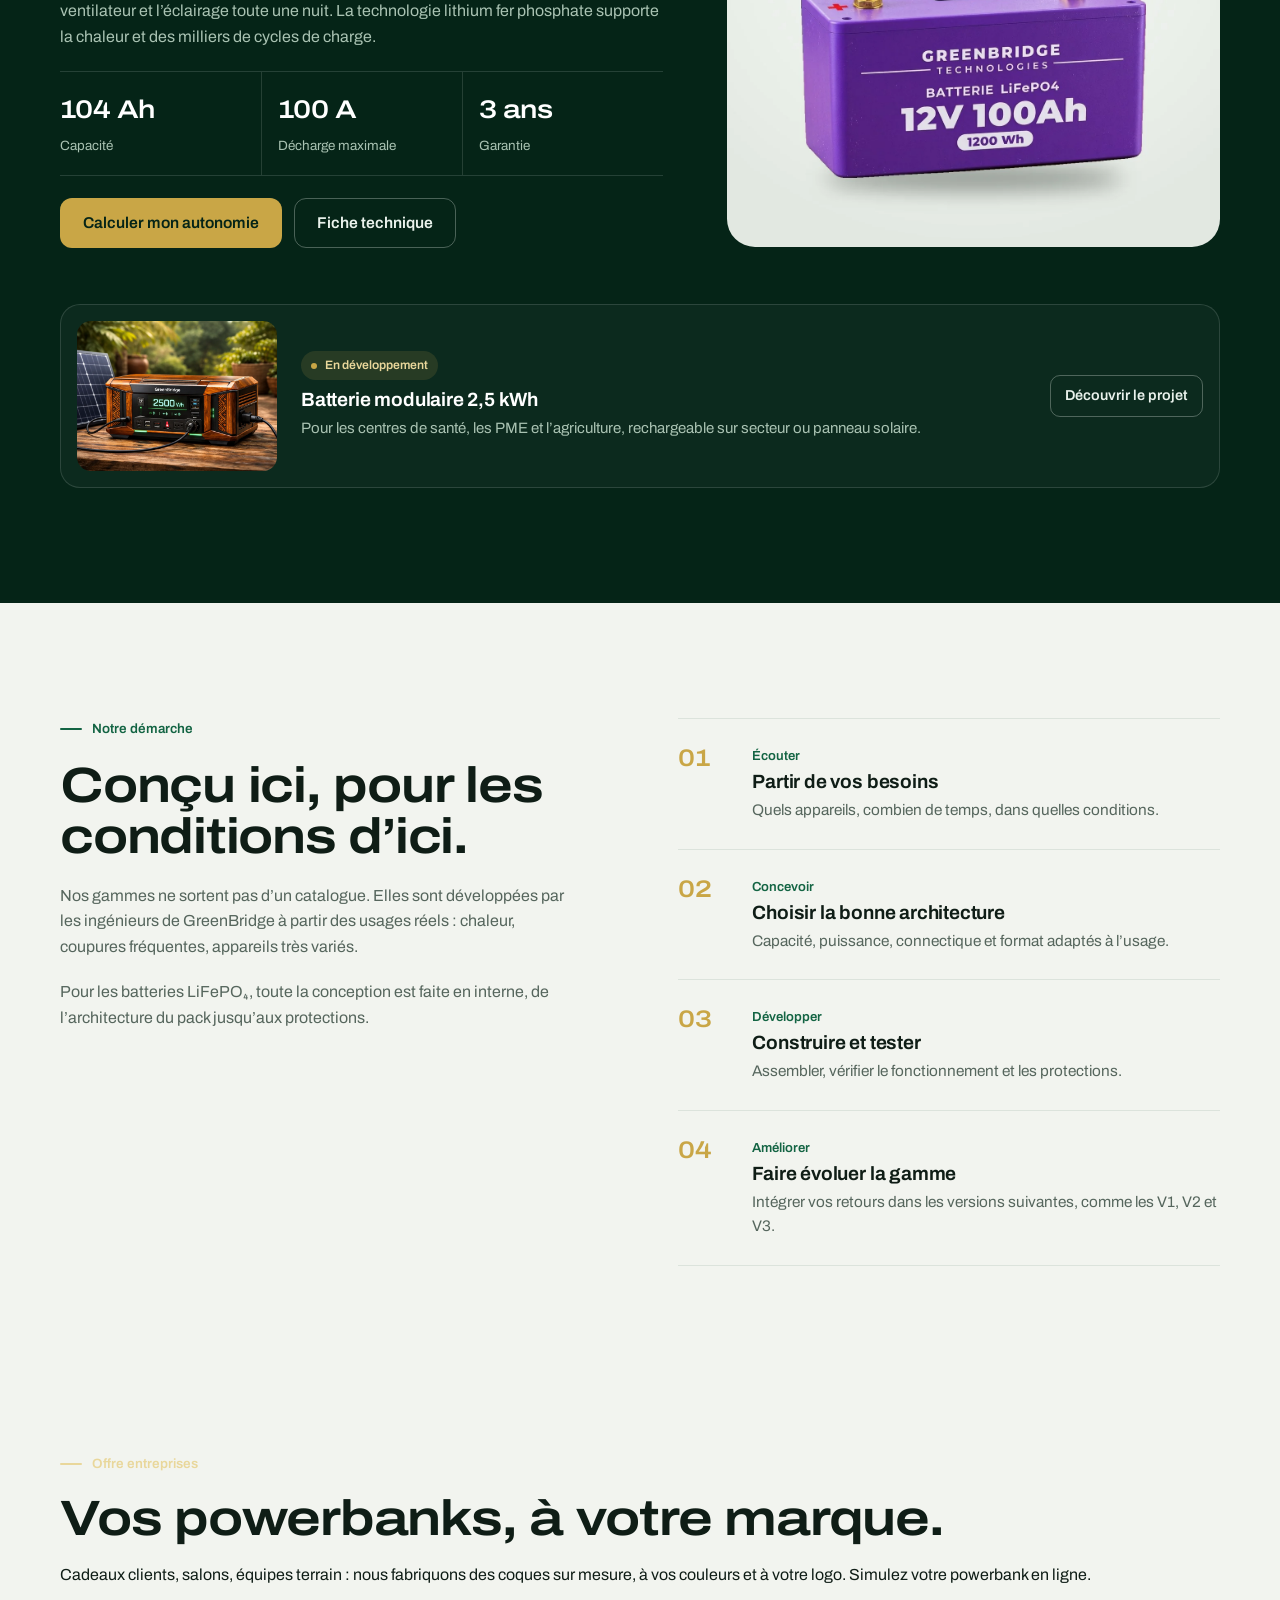
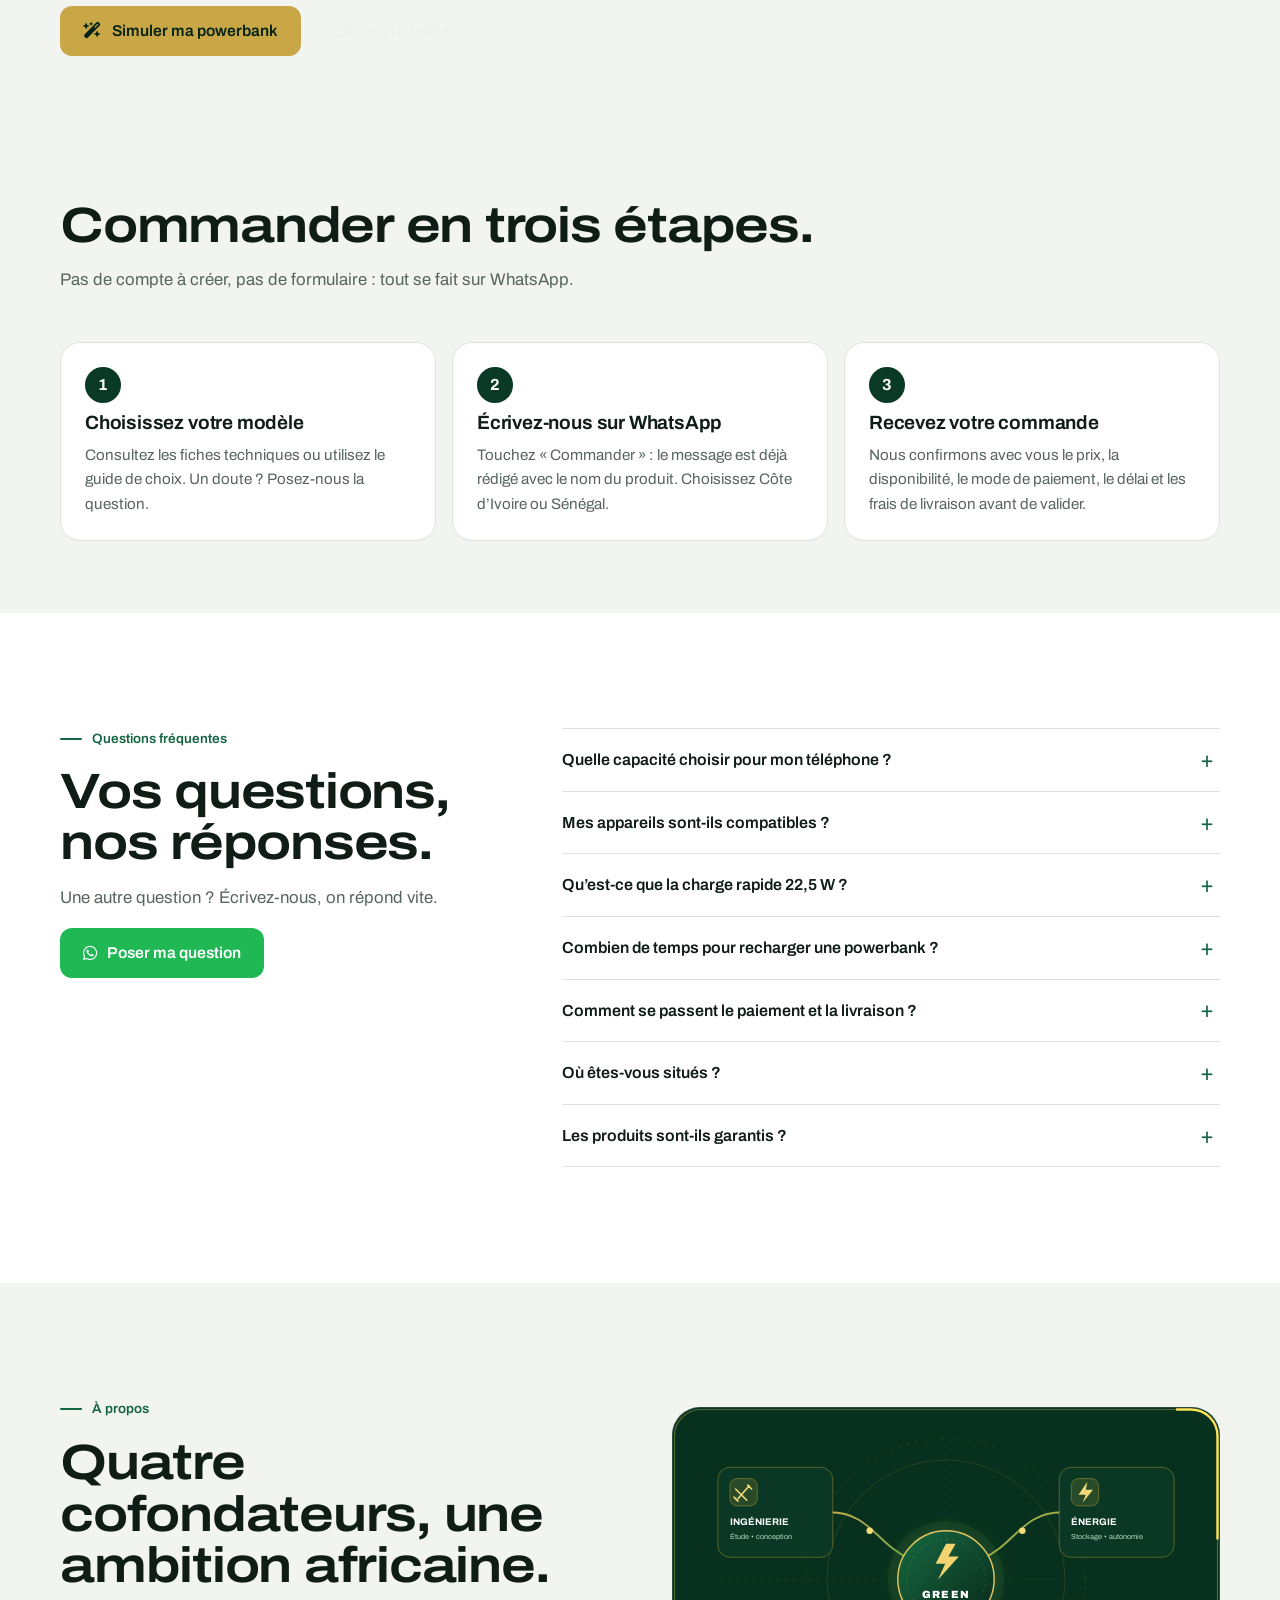
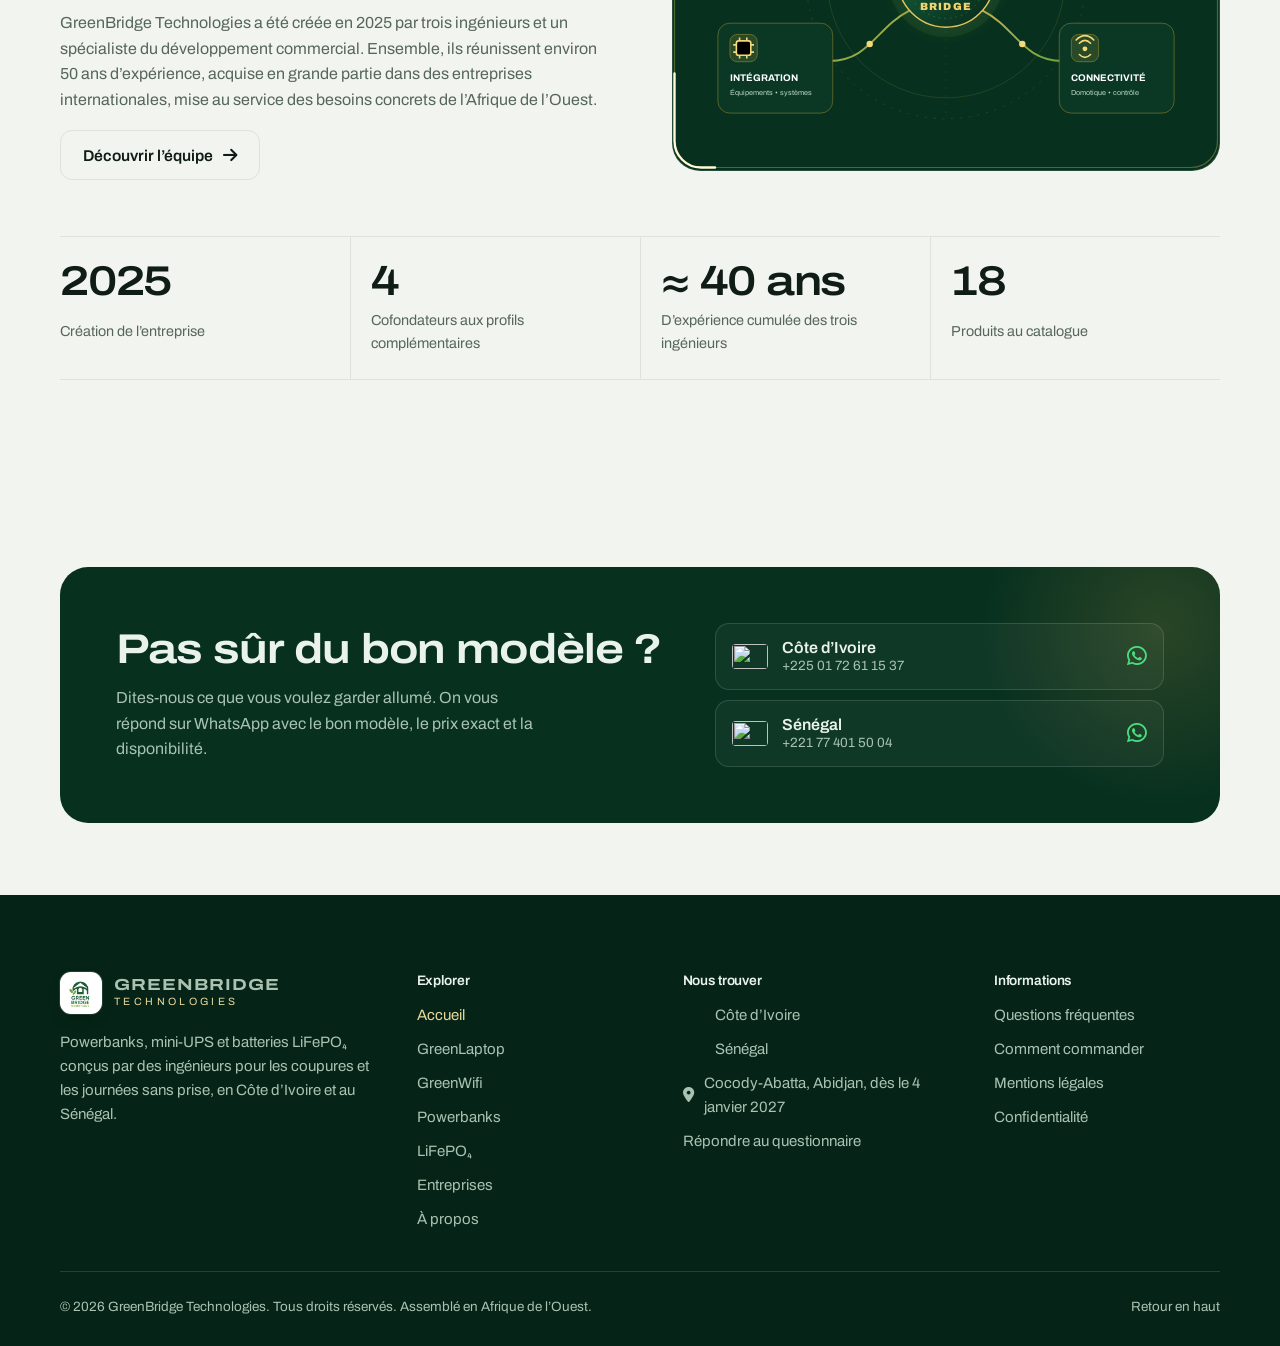
==== commit c401557a: "Update index.html" ====
--- a/index.html
+++ b/index.html
@@ -53,6 +53,7 @@
 <a href="greenwifi.html">GreenWifi</a>
 <a href="powerbanks.html">Powerbanks</a>
 <a href="lifepo4.html">LiFePO₄</a>
+<a href="entreprises.html">Entreprises</a>
 <a href="apropos.html">À propos</a>
     </nav>
     <div class="header-cta"><button class="btn btn--wa" type="button" data-order=""><i class="fa-brands fa-whatsapp" aria-hidden="true"></i>Contacter l’équipe</button></div>
@@ -73,6 +74,7 @@
 <a href="greenwifi.html">GreenWifi<small>Mini-UPS Wi-Fi</small></a>
 <a href="powerbanks.html">Powerbanks<small>Téléphones</small></a>
 <a href="lifepo4.html">LiFePO₄<small>Stockage</small></a>
+<a href="entreprises.html">Entreprises<small>Powerbanks à votre marque</small></a>
 <a href="apropos.html">À propos<small>Notre équipe</small></a>
   </nav>
   <div class="mobile-menu__foot">
@@ -249,6 +251,20 @@
   </div>
 </section>
 
+<section class="section section--tight" aria-labelledby="pro-teaser-title">
+  <div class="wrap">
+    <div class="pro-teaser on-dark">
+      <div style="display:grid;gap:18px">
+        <span class="label">Offre entreprises</span>
+        <h2 id="pro-teaser-title">Vos powerbanks, à votre marque.</h2>
+        <p>Cadeaux clients, salons, équipes terrain : nous fabriquons des coques sur mesure, à vos couleurs et à votre logo. Simulez votre powerbank en ligne.</p>
+        <div class="btn-row"><a class="btn btn--brass" href="entreprises.html#simulateur"><i class="fa-solid fa-wand-magic-sparkles" aria-hidden="true"></i>Simuler ma powerbank</a><a class="btn btn--line" href="entreprises.html">Découvrir l’offre</a></div>
+      </div>
+      <div class="pro-teaser__art" data-pro-art="0"></div>
+    </div>
+  </div>
+</section>
+
 <section class="section section--tight" id="commander" aria-labelledby="commander-title">
   <div class="wrap">
     <div class="section-head"><h2 id="commander-title">Commander en trois étapes.</h2><p>Pas de compte à créer, pas de formulaire : tout se fait sur WhatsApp.</p></div>
@@ -376,6 +392,7 @@
 <li><a href="greenwifi.html">GreenWifi</a></li>
 <li><a href="powerbanks.html">Powerbanks</a></li>
 <li><a href="lifepo4.html">LiFePO₄</a></li>
+<li><a href="entreprises.html">Entreprises</a></li>
 <li><a href="apropos.html">À propos</a></li>
         </ul>
       </div>
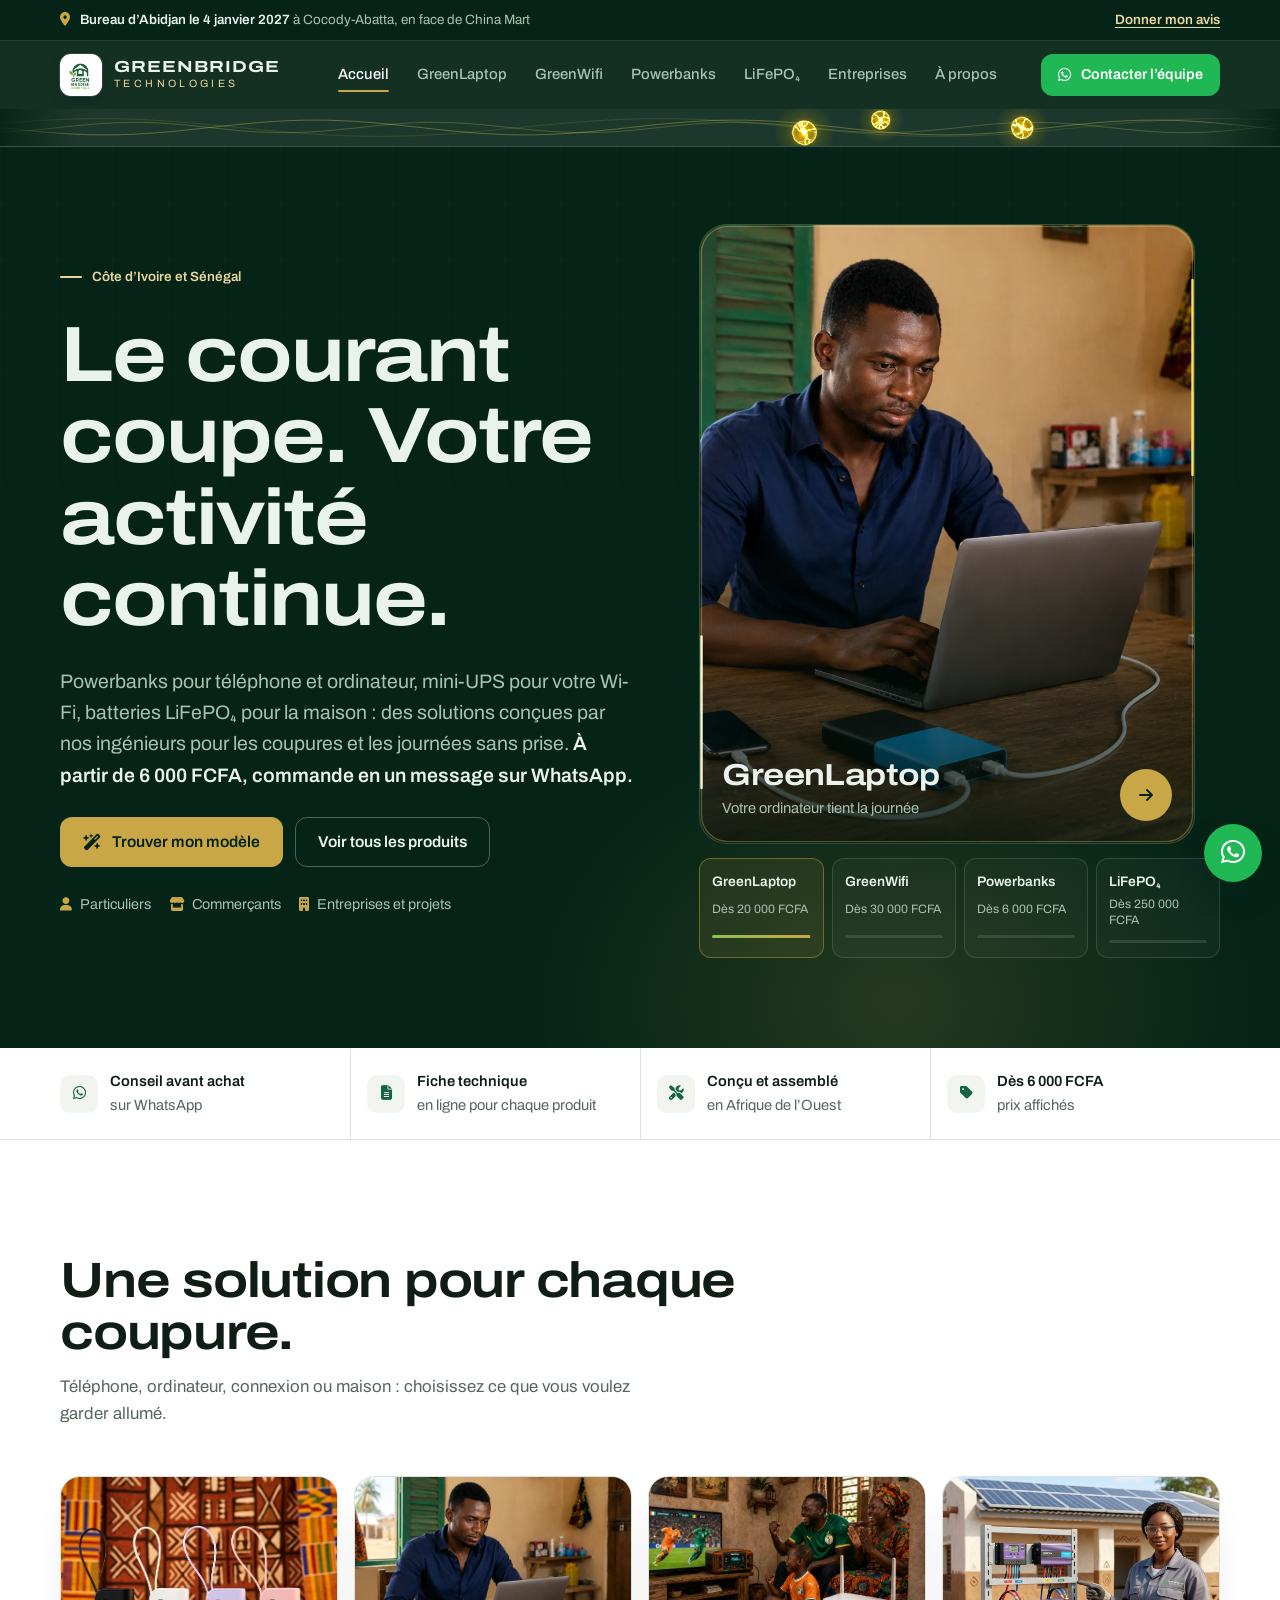
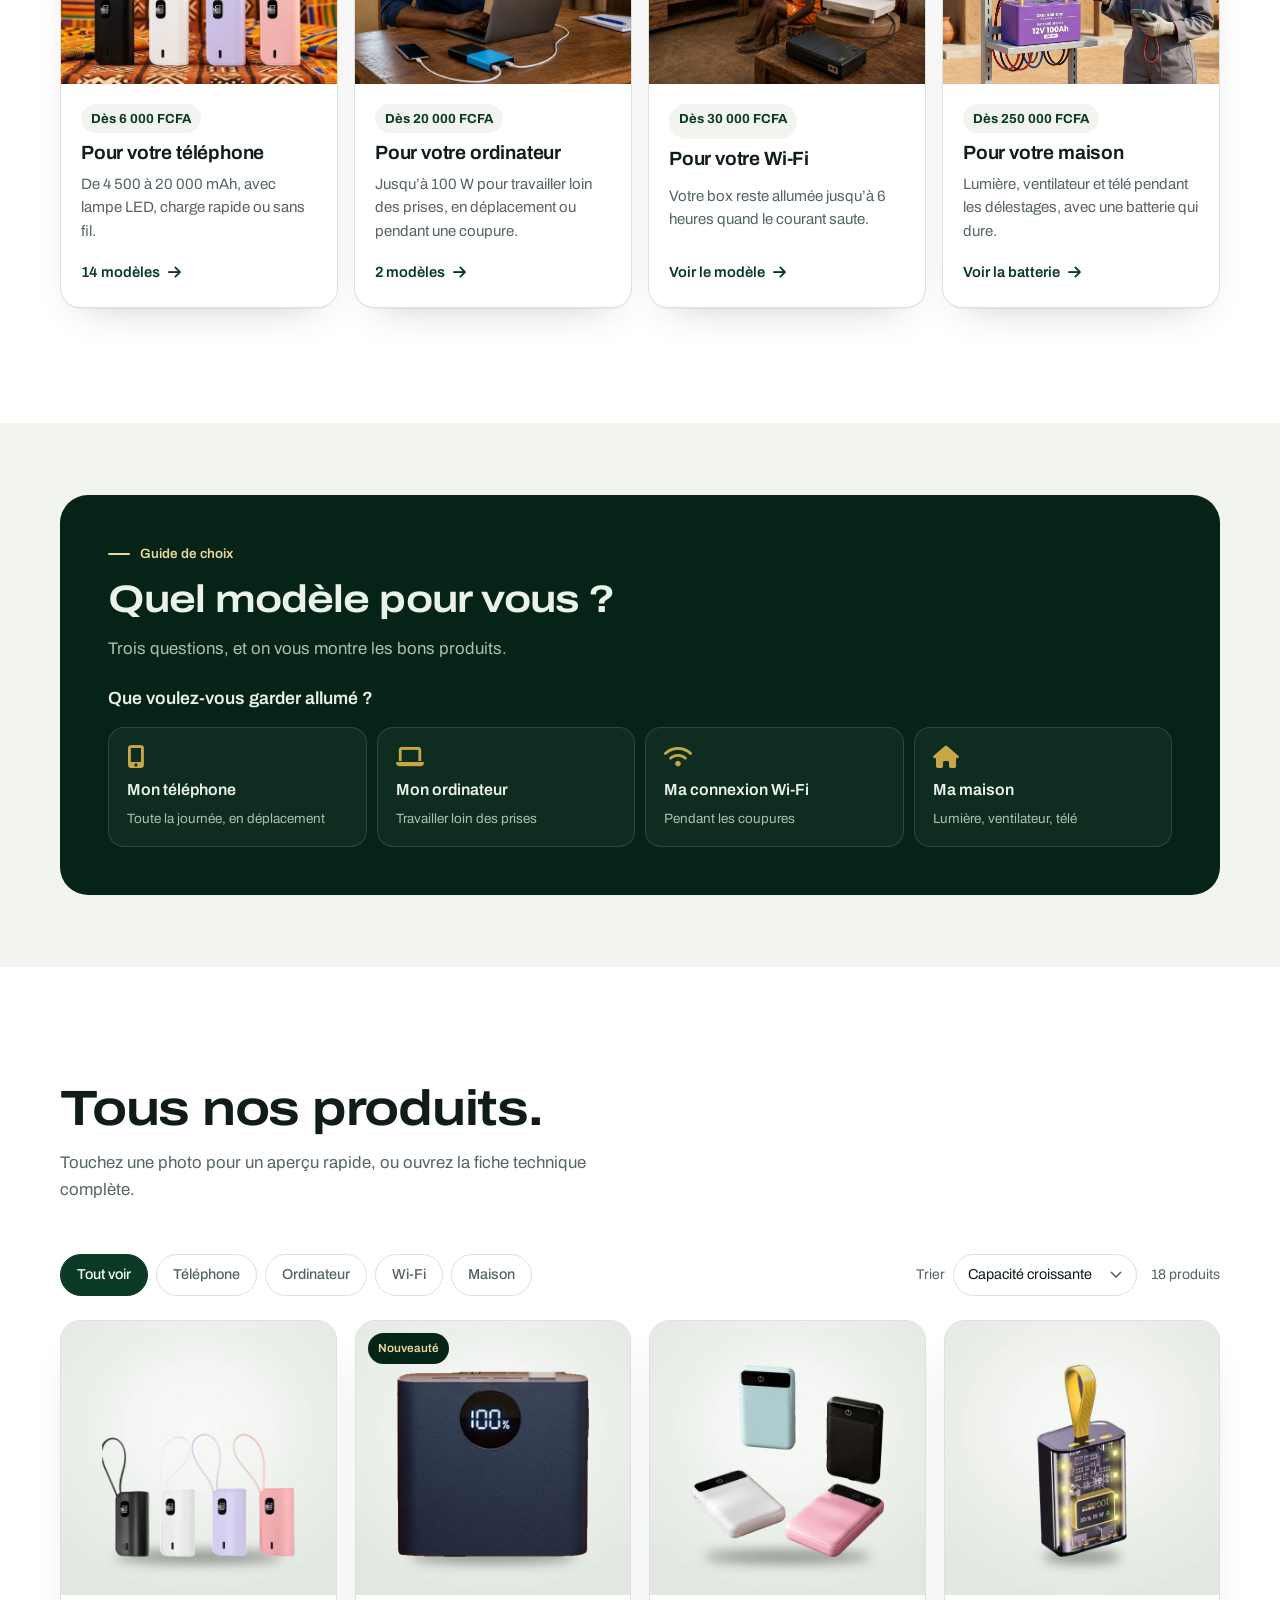
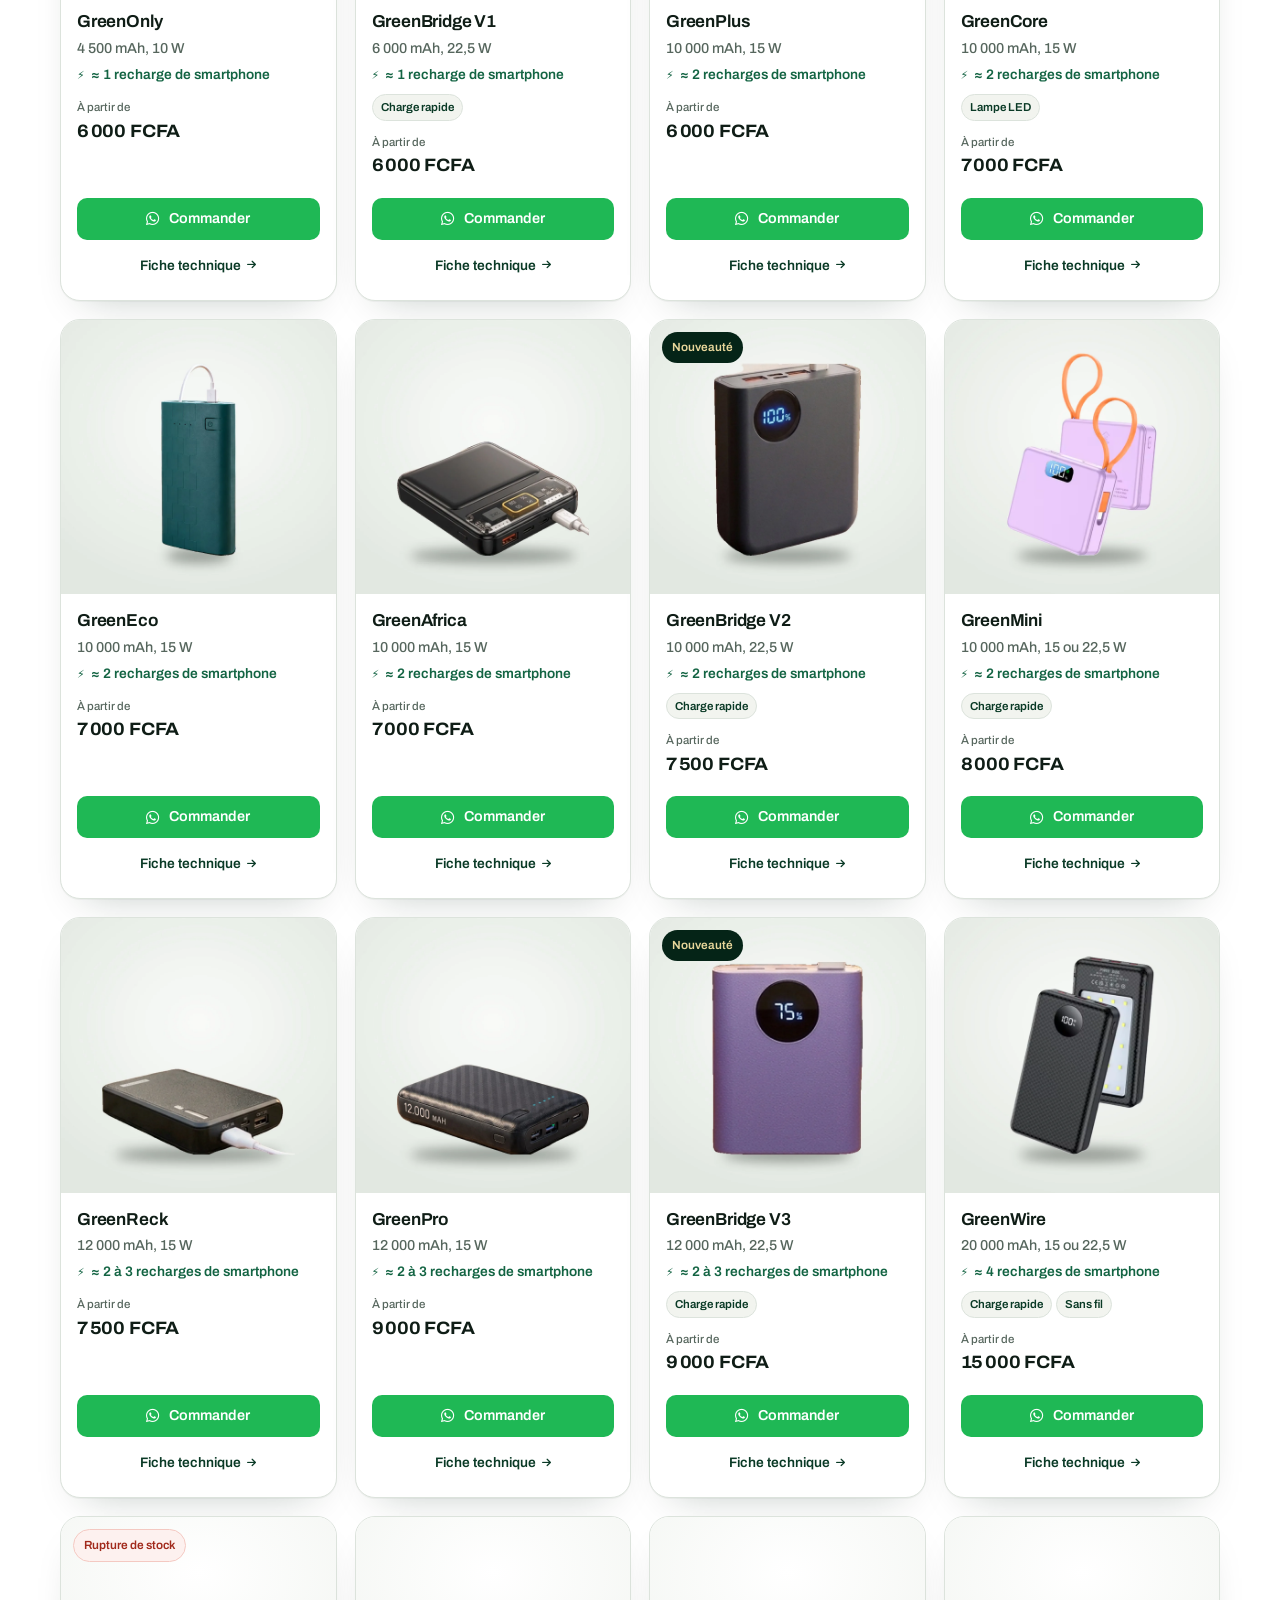
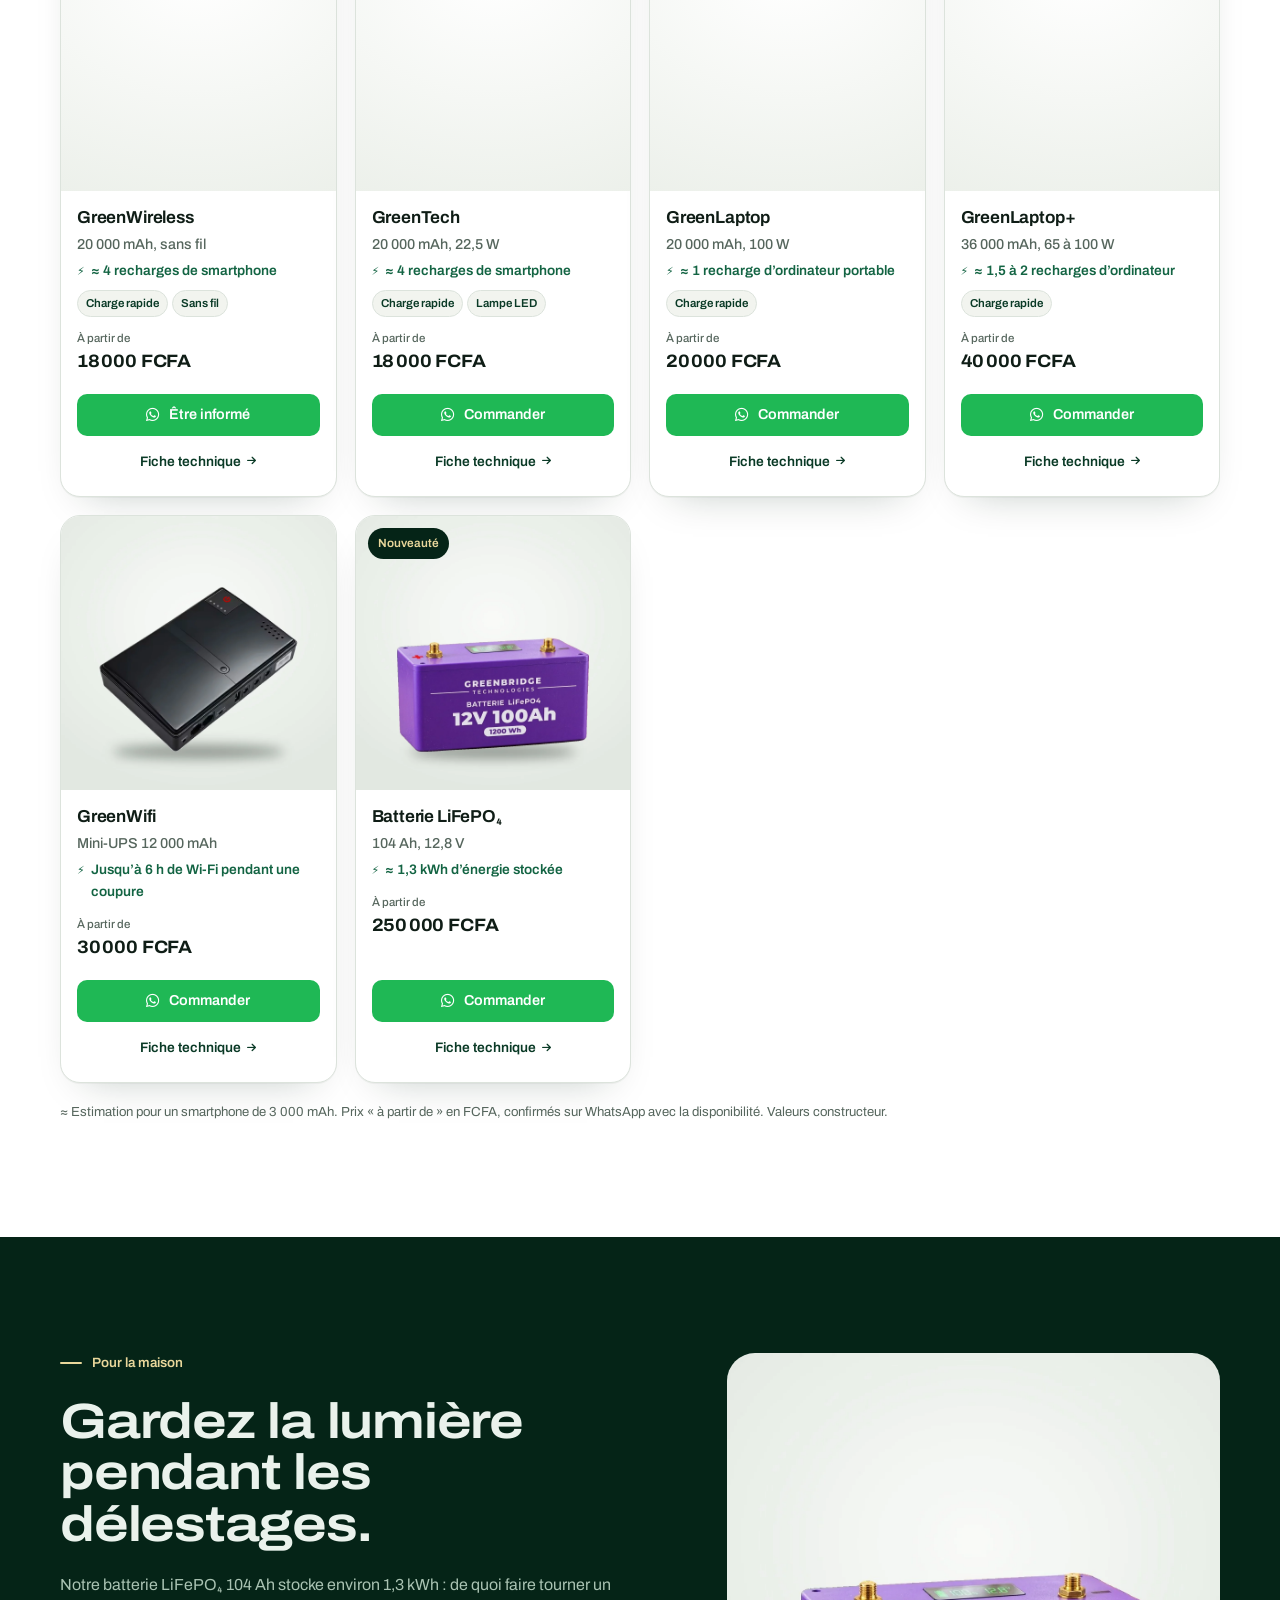
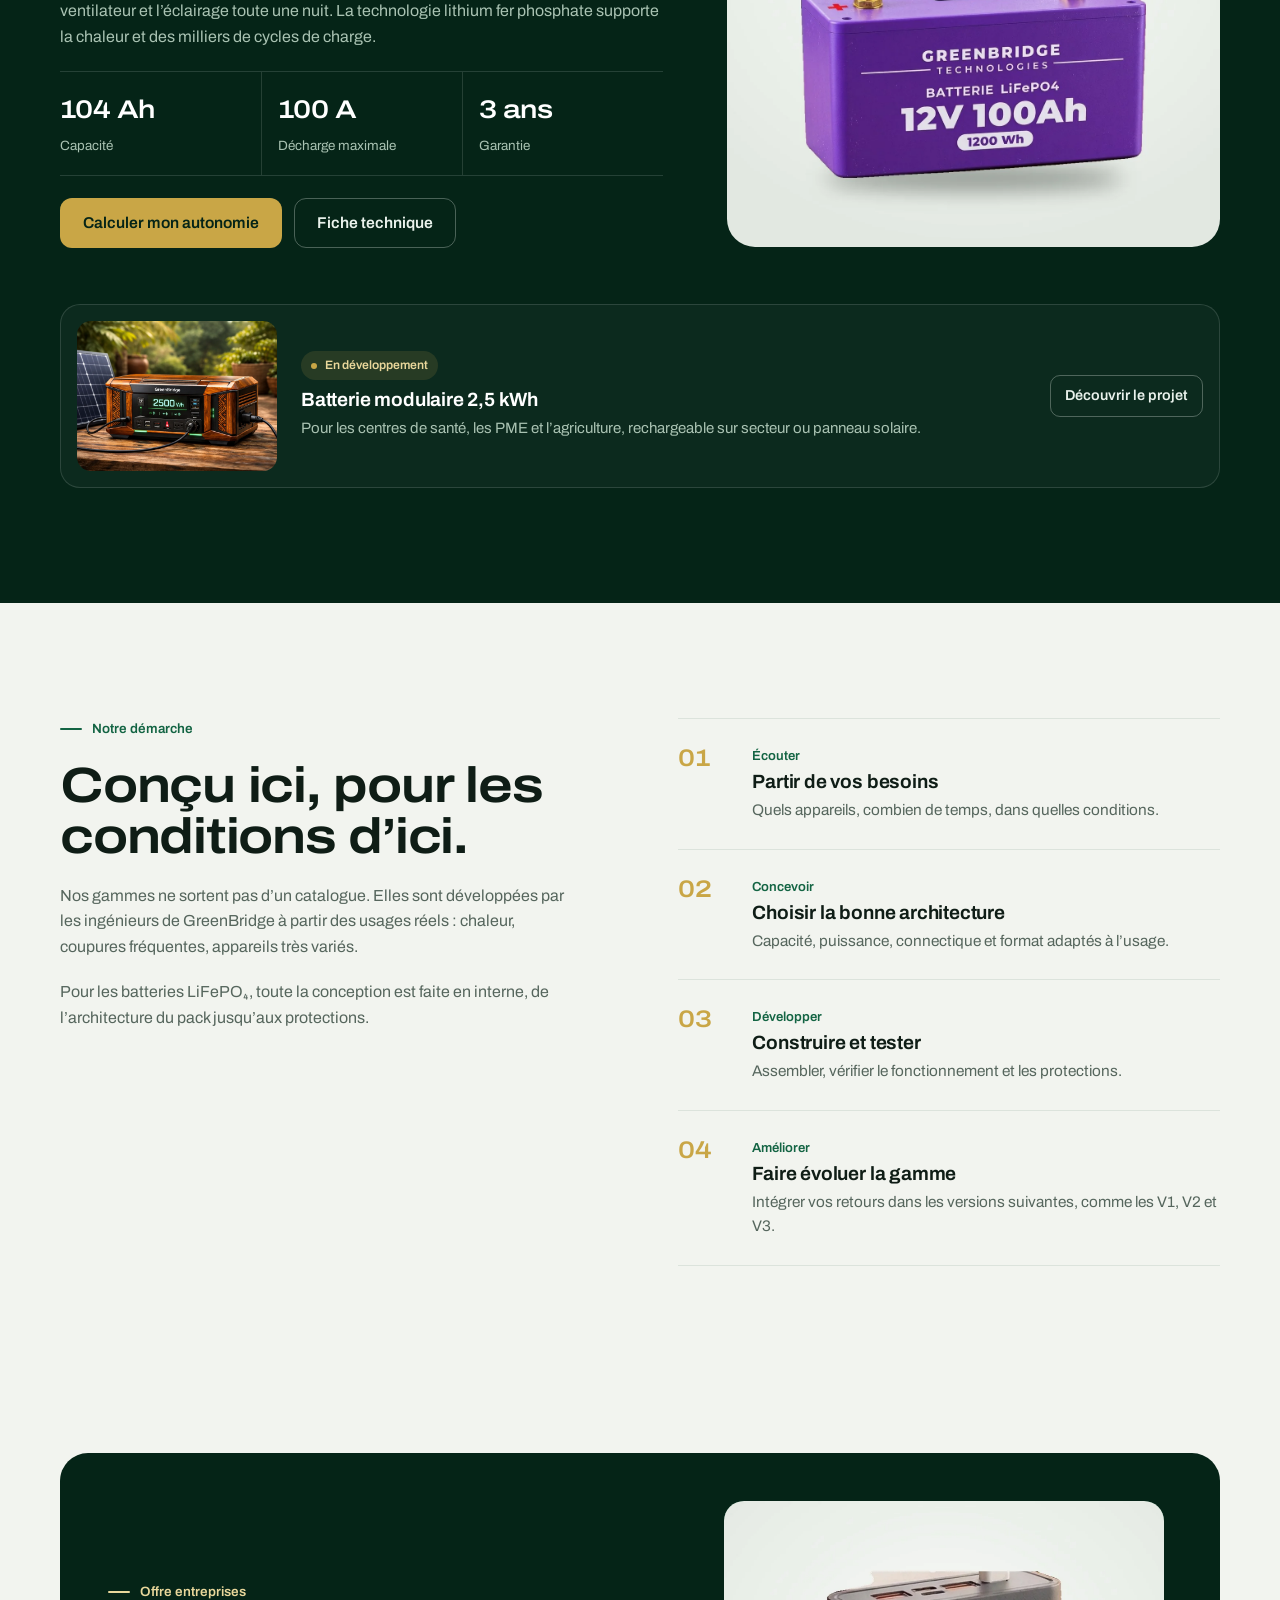
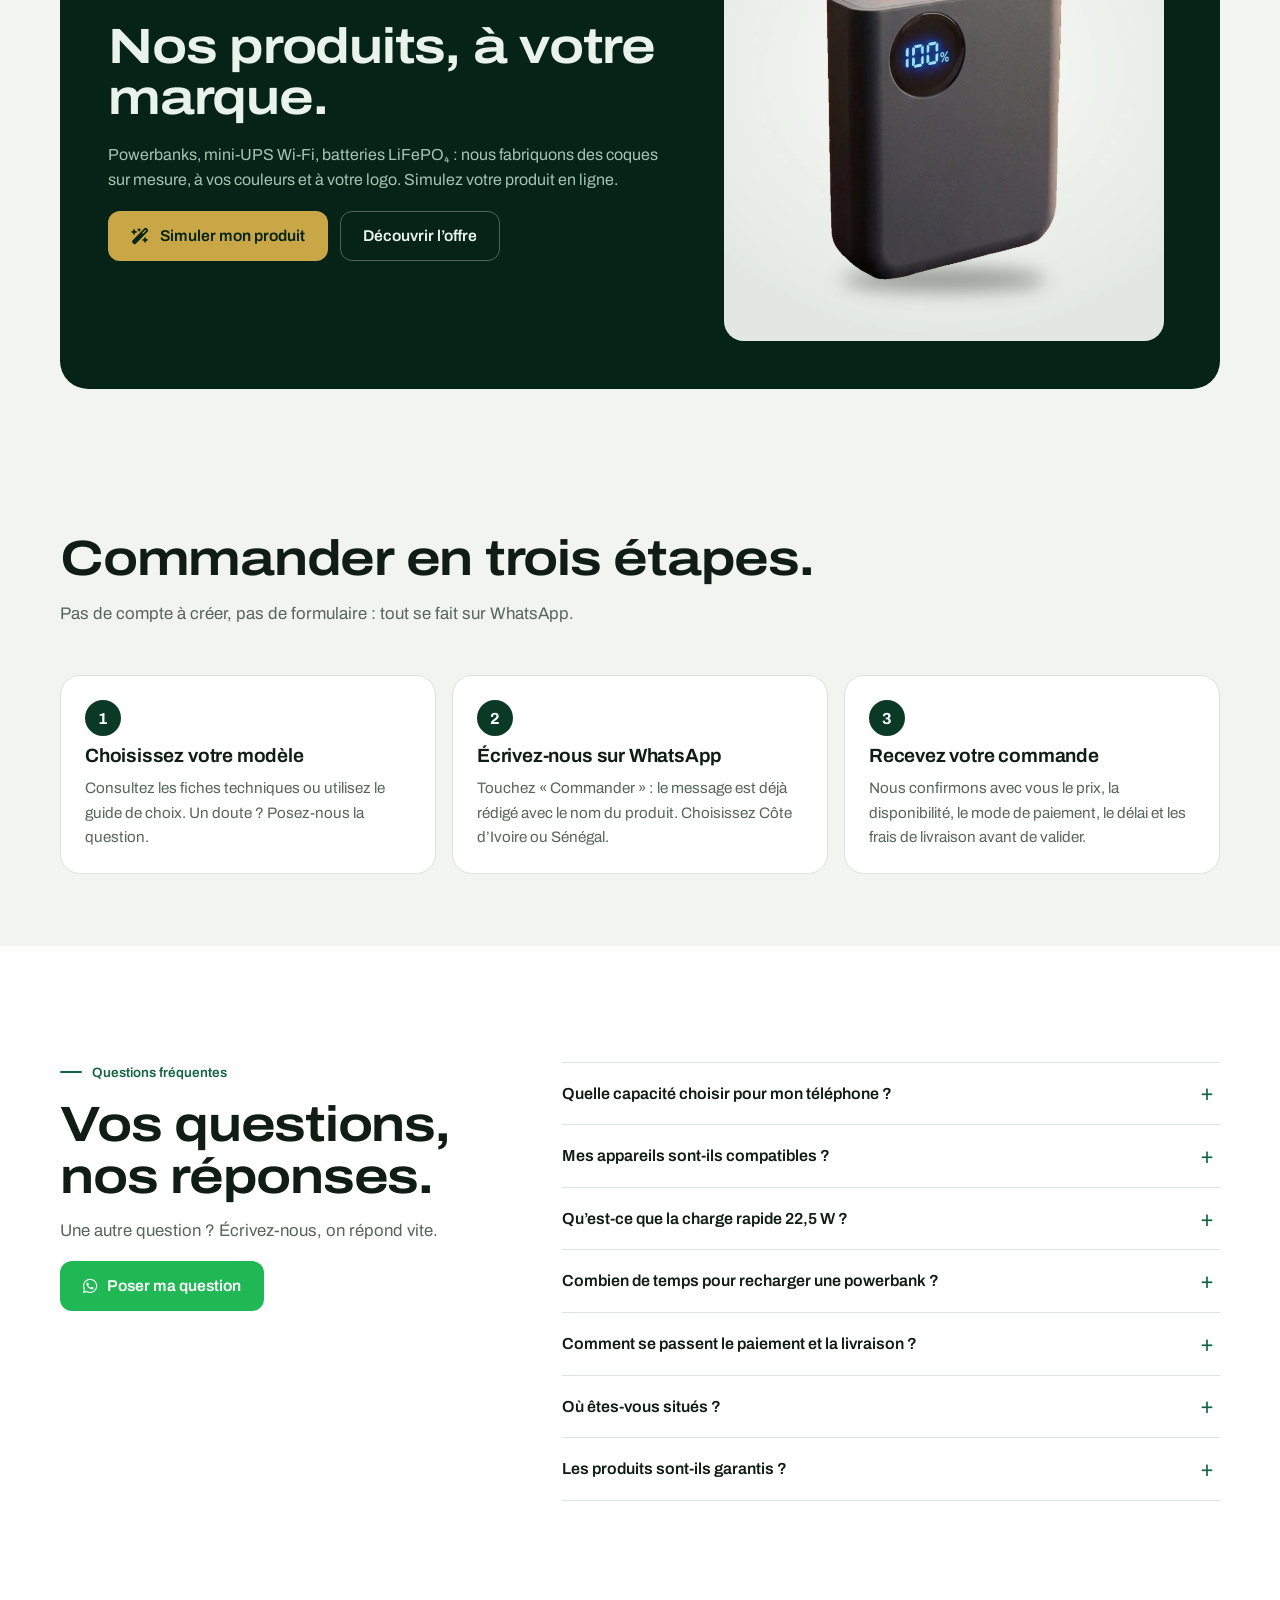
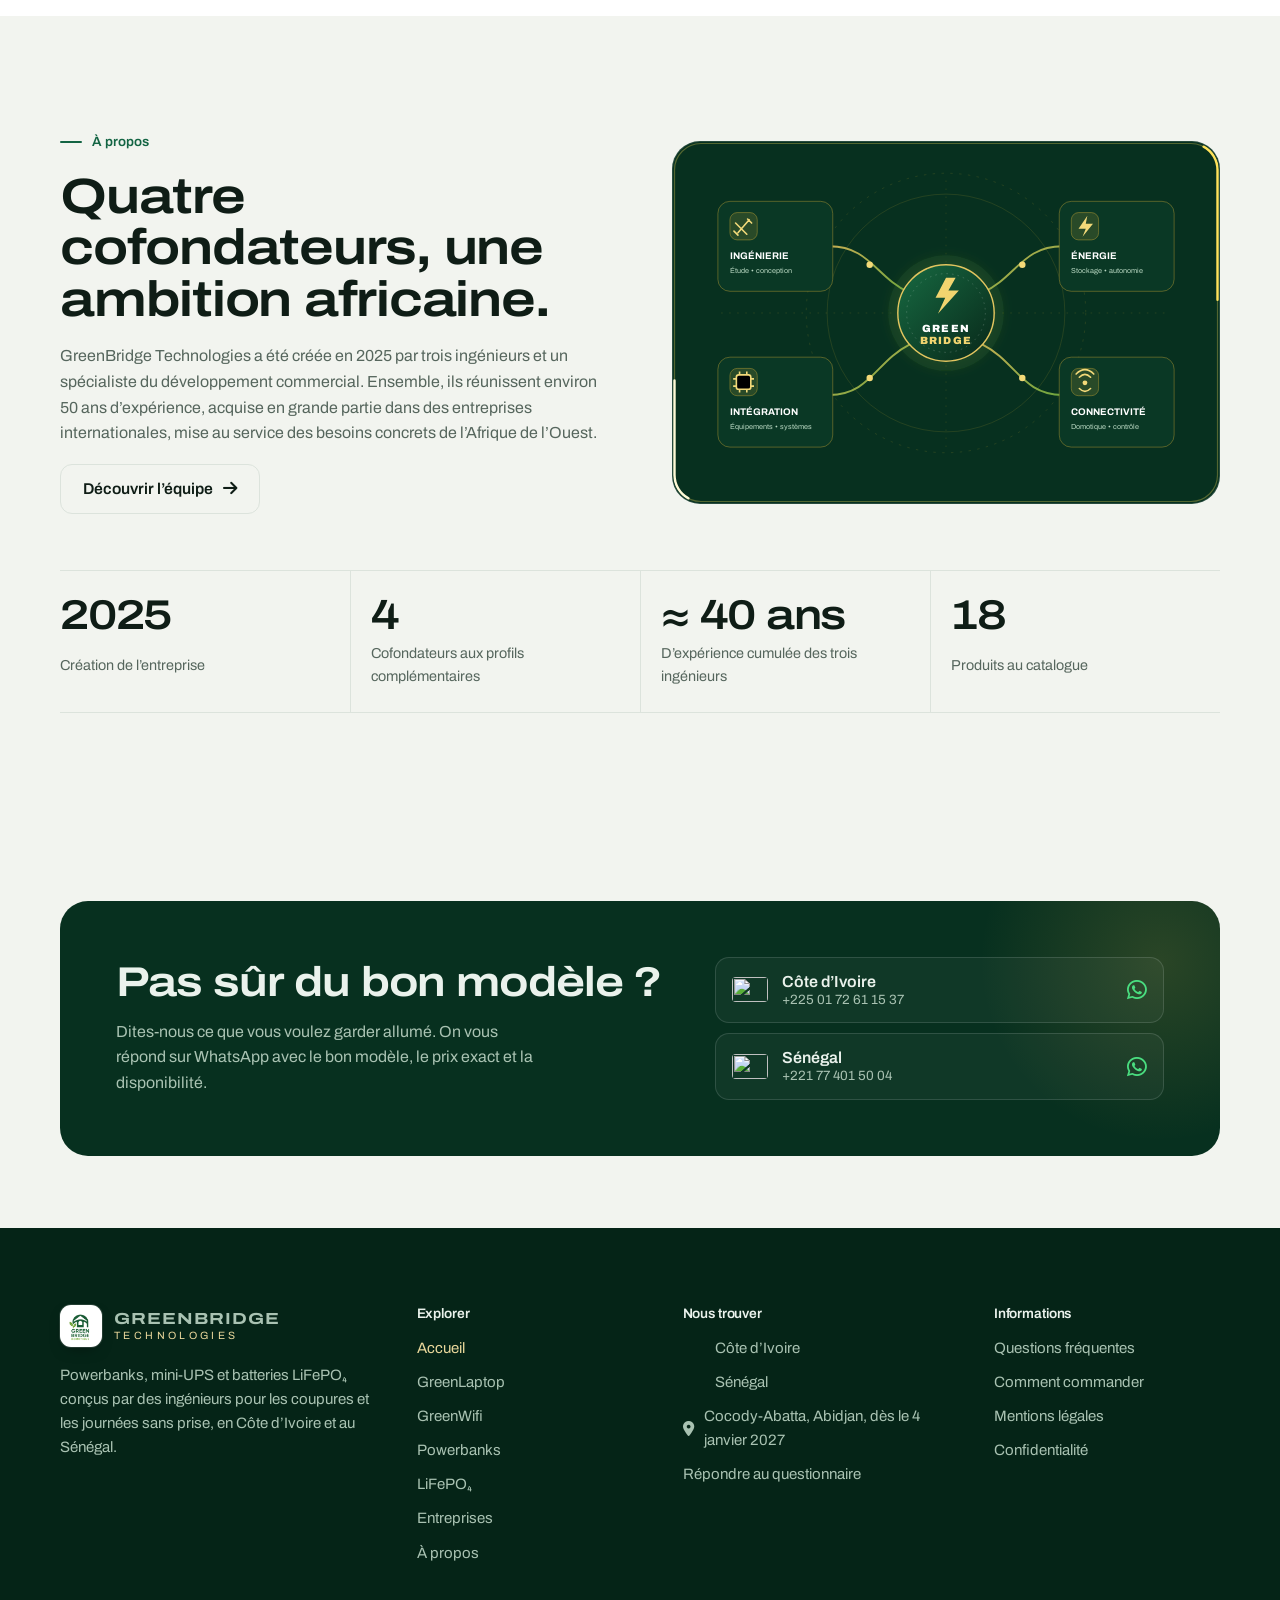
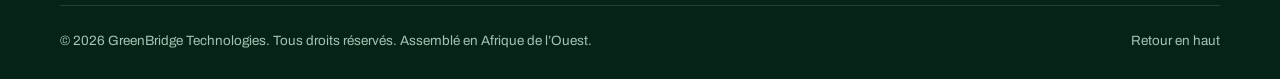
==== commit bd627bb9: "Update index.html" ====
--- a/index.html
+++ b/index.html
@@ -256,9 +256,9 @@
     <div class="pro-teaser on-dark">
       <div style="display:grid;gap:18px">
         <span class="label">Offre entreprises</span>
-        <h2 id="pro-teaser-title">Vos powerbanks, à votre marque.</h2>
-        <p>Cadeaux clients, salons, équipes terrain : nous fabriquons des coques sur mesure, à vos couleurs et à votre logo. Simulez votre powerbank en ligne.</p>
-        <div class="btn-row"><a class="btn btn--brass" href="entreprises.html#simulateur"><i class="fa-solid fa-wand-magic-sparkles" aria-hidden="true"></i>Simuler ma powerbank</a><a class="btn btn--line" href="entreprises.html">Découvrir l’offre</a></div>
+        <h2 id="pro-teaser-title">Nos produits, à votre marque.</h2>
+        <p>Powerbanks, mini-UPS Wi-Fi, batteries LiFePO₄ : nous fabriquons des coques sur mesure, à vos couleurs et à votre logo. Simulez votre produit en ligne.</p>
+        <div class="btn-row"><a class="btn btn--brass" href="entreprises.html#simulateur"><i class="fa-solid fa-wand-magic-sparkles" aria-hidden="true"></i>Simuler mon produit</a><a class="btn btn--line" href="entreprises.html">Découvrir l’offre</a></div>
       </div>
       <div class="pro-teaser__art" data-pro-art="0"></div>
     </div>
--- a/greenbridge.css
+++ b/greenbridge.css
@@ -944,3 +944,140 @@
   .fiche-gallery__main{aspect-ratio:auto;height:min(62vh,420px)}
   .fiche-gallery__thumbs button{flex-basis:60px;height:60px}
 }
+
+/* =====================================================================
+   PAGE ENTREPRISES : simulateur de personnalisation
+   ===================================================================== */
+.pro-hero__art{position:relative;aspect-ratio:1/1;border-radius:var(--r-panel);overflow:hidden;border:1px solid var(--line-dark);
+  background:radial-gradient(70% 60% at 50% 40%,rgba(234,242,236,.10),transparent 70%),var(--forest-800)}
+.pro-hero__art svg{position:absolute;inset:0;width:100%;height:100%}
+.pro-hero__tag{position:absolute;left:18px;bottom:18px;z-index:4;padding:8px 12px;border-radius:999px;background:rgba(5,36,23,.8);color:var(--brass-soft);font-size:.82rem;font-weight:600}
+
+.config{display:grid;grid-template-columns:minmax(0,.95fr) minmax(0,1.05fr);gap:clamp(24px,4vw,48px);align-items:start}
+.config__form{display:grid;gap:26px}
+.field{display:grid;gap:10px}
+.field > label,.field > span.field__label{font-weight:600;font-size:.95rem;display:flex;justify-content:space-between;gap:12px;align-items:baseline}
+.field__label small,.field > label small{font-weight:500;color:var(--muted);font-size:.8rem}
+.field__hint{font-size:.82rem;color:var(--muted)}
+.input{width:100%;min-height:50px;padding:12px 14px;border-radius:12px;border:1px solid var(--line);background:#fff;font:inherit;color:var(--ink);transition:border-color .2s, box-shadow .2s}
+.input:focus{outline:none;border-color:var(--forest-600);box-shadow:0 0 0 3px rgba(19,100,67,.15)}
+textarea.input{min-height:90px;resize:vertical}
+.field-row{display:grid;grid-template-columns:1fr 1fr;gap:14px}
+.step-title{display:flex;align-items:center;gap:12px;font-stretch:var(--wide);font-weight:650;font-size:1.15rem;letter-spacing:-.01em;padding-top:8px;border-top:1px solid var(--line)}
+.step-title b{width:30px;height:30px;flex:0 0 30px;border-radius:50%;display:grid;place-items:center;background:var(--forest-800);color:#fff;font-size:.85rem;font-stretch:100%}
+
+.picks{display:grid;grid-template-columns:repeat(auto-fill,minmax(130px,1fr));gap:10px}
+.pick{position:relative;display:grid;border:1px solid var(--line);border-radius:14px;overflow:hidden;background:#fff;cursor:pointer;transition:border-color .2s, box-shadow .2s}
+.pick input,.swatch input,.seg input{position:absolute;opacity:0;pointer-events:none}
+.pick__img{aspect-ratio:1/1;background:var(--paper)}
+.pick__img img{width:100%;height:100%;object-fit:cover}
+.pick__txt{padding:8px 10px;display:grid;line-height:1.3}
+.pick__txt b{font-size:.88rem}
+.pick__txt small{font-size:.75rem;color:var(--muted)}
+.pick:has(input:checked){border-color:var(--forest-600);box-shadow:0 0 0 2px var(--forest-600)}
+.pick:has(input:focus-visible),.swatch:has(input:focus-visible),.seg:has(input:focus-visible){outline:2px solid var(--brass);outline-offset:2px}
+
+.swatches{display:flex;flex-wrap:wrap;gap:12px}
+.swatch{position:relative;display:grid;justify-items:center;gap:6px;cursor:pointer;width:72px;text-align:center}
+.swatch span{width:44px;height:44px;border-radius:50%;background:var(--c);border:1px solid rgba(0,0,0,.15);box-shadow:inset 0 -6px 12px rgba(0,0,0,.18)}
+.swatch small{font-size:.72rem;color:var(--muted);line-height:1.2}
+.swatch:has(input:checked) span{box-shadow:0 0 0 3px #fff,0 0 0 5px var(--forest-600),inset 0 -6px 12px rgba(0,0,0,.18)}
+.swatch:has(input:checked) small{color:var(--ink);font-weight:600}
+
+.segs{display:grid;grid-template-columns:repeat(3,1fr);gap:8px}
+.seg{position:relative;cursor:pointer}
+.seg span{display:grid;gap:3px;height:100%;padding:12px;border-radius:12px;border:1px solid var(--line);background:#fff;transition:border-color .2s, background .2s}
+.seg b{font-size:.88rem}
+.seg small{font-size:.75rem;color:var(--muted);line-height:1.35}
+.seg:has(input:checked) span{border-color:var(--forest-600);background:#F1F7F3;box-shadow:0 0 0 1px var(--forest-600)}
+.inks{display:flex;gap:8px;flex-wrap:wrap}
+.inks .seg span{padding:8px 14px;flex-direction:row}
+
+.upload{display:flex;align-items:center;gap:12px;flex-wrap:wrap;padding:14px;border:1.5px dashed #B8C6BC;border-radius:14px;background:#FAFBF9}
+.upload input{position:absolute;width:1px;height:1px;opacity:0}
+.upload label.btn{cursor:pointer}
+.upload span{font-size:.86rem;color:var(--muted)}
+.upload button{background:none;border:0;color:var(--muted);text-decoration:underline;cursor:pointer;font-size:.84rem}
+.checks{display:grid;gap:10px}
+.check{display:flex;gap:10px;align-items:flex-start;font-size:.92rem;cursor:pointer}
+.check input{width:20px;height:20px;accent-color:var(--forest-600);margin-top:2px;flex:0 0 auto}
+
+.preview{position:sticky;top:calc(var(--header-h) + var(--band-h) + 20px);display:grid;gap:14px}
+.preview__stage{position:relative;aspect-ratio:1/1;border-radius:var(--r-panel);overflow:hidden;border:1px solid var(--line);
+  background:radial-gradient(75% 65% at 50% 38%,#FAFBF9 0%,#E2E8E1 100%)}
+.preview__stage svg{position:absolute;inset:0;width:100%;height:100%}
+.preview__views{position:absolute;top:14px;left:14px;z-index:2;display:flex;gap:4px;padding:4px;border-radius:999px;background:rgba(255,255,255,.85);-webkit-backdrop-filter:blur(8px);backdrop-filter:blur(8px);border:1px solid var(--line)}
+.preview__views button{border:0;background:none;padding:8px 14px;border-radius:999px;font-size:.84rem;font-weight:600;color:var(--muted);cursor:pointer}
+.preview__views button[aria-pressed="true"]{background:var(--forest-800);color:#fff}
+.preview__badge{position:absolute;right:14px;top:14px;z-index:2;padding:6px 10px;border-radius:999px;background:var(--forest-950);color:var(--brass-soft);font-size:.74rem;font-weight:600}
+.recap{margin:0;display:grid;grid-template-columns:repeat(3,1fr);border:1px solid var(--line);border-radius:var(--r-card);background:#fff;overflow:hidden}
+.recap div{padding:12px 14px;border-bottom:1px solid var(--line);border-right:1px solid var(--line)}
+.recap div:nth-child(3n){border-right:0}
+.recap div:nth-last-child(-n+3){border-bottom:0}
+.recap dt{font-size:.74rem;color:var(--muted)}
+.recap dd{margin:2px 0 0;font-weight:600;font-size:.9rem;overflow-wrap:anywhere}
+.pro-price{font-size:.88rem;color:var(--muted)}
+.pro-price b{color:var(--ink)}
+.preview .btn-row .btn{flex:1 1 auto}
+.disclaimer{font-size:.8rem;color:var(--muted)}
+
+.ex-grid{display:grid;grid-template-columns:repeat(4,minmax(0,1fr));gap:16px}
+.ex-card{display:flex;flex-direction:column;background:#fff;border:1px solid var(--line);border-radius:var(--r-card);overflow:hidden;box-shadow:var(--shadow-card)}
+.ex-card__art{position:relative;aspect-ratio:1/1;background:radial-gradient(75% 65% at 50% 38%,#FAFBF9 0%,#E2E8E1 100%)}
+.ex-card__art svg{position:absolute;inset:0;width:100%;height:100%}
+.ex-card__body{padding:16px;display:grid;gap:6px;flex:1;align-content:start}
+.ex-card__body small{color:var(--forest-600);font-weight:600;font-size:.78rem}
+.ex-card__body p{color:var(--muted);font-size:.86rem}
+.ex-card__body .btn{margin-top:6px;justify-self:start}
+
+.offer{display:grid;grid-template-columns:repeat(3,minmax(0,1fr));gap:16px}
+.offer article{padding:24px;border-radius:var(--r-card);background:#fff;border:1px solid var(--line);display:grid;gap:10px;align-content:start}
+.offer i{width:44px;height:44px;border-radius:12px;display:grid;place-items:center;background:var(--paper);color:var(--forest-600);font-size:1.1rem}
+.offer p{color:var(--muted);font-size:.94rem}
+
+.pro-teaser{display:grid;grid-template-columns:minmax(0,1.1fr) minmax(0,.9fr);gap:clamp(24px,4vw,56px);align-items:center;
+  padding:clamp(24px,4vw,48px);border-radius:var(--r-panel);background:var(--forest-950);color:var(--on-dark);overflow:hidden}
+.pro-teaser p{color:var(--on-dark-muted)}
+.pro-teaser__art{position:relative;aspect-ratio:4/3;border-radius:var(--r-card);background:radial-gradient(70% 60% at 50% 45%,rgba(234,242,236,.12),transparent 70%),var(--forest-800)}
+.pro-teaser__art svg{position:absolute;inset:0;width:100%;height:100%}
+
+@media (max-width:1100px){.ex-grid{grid-template-columns:repeat(2,minmax(0,1fr))}}
+@media (max-width:920px){
+  .config,.pro-teaser{grid-template-columns:1fr}
+  .preview{position:static;order:-1}
+  .offer{grid-template-columns:1fr}
+}
+@media (max-width:640px){
+  .field-row{grid-template-columns:1fr}
+  .segs{grid-template-columns:1fr}
+  .picks{grid-template-columns:repeat(3,minmax(0,1fr))}
+  .pick__txt small{display:none}
+  .recap{grid-template-columns:repeat(2,1fr)}
+  .recap div:nth-child(3n){border-right:1px solid var(--line)}
+  .recap div:nth-child(2n){border-right:0}
+  .recap div:nth-last-child(-n+3){border-bottom:1px solid var(--line)}
+  .recap div:nth-last-child(-n+2){border-bottom:0}
+  .ex-grid{grid-template-columns:1fr 1fr;gap:10px}
+  .ex-card__body{padding:12px}
+  .ex-card__body p{display:none}
+}
+.mobile-only{display:none}
+@media (max-width:920px){
+  .mobile-only{display:grid;gap:14px}
+  .preview__details{display:none}
+  .preview{position:sticky;top:calc(var(--header-h) + var(--band-h));z-index:20;margin:0 calc(var(--gutter) * -1);padding:10px var(--gutter);
+    background:rgba(242,244,239,.94);-webkit-backdrop-filter:blur(10px);backdrop-filter:blur(10px);border-bottom:1px solid var(--line)}
+  .preview__stage{aspect-ratio:auto;height:min(32vh,290px);border-radius:18px}
+  .preview__views button{padding:6px 12px}
+}
+.preview__details{display:grid;gap:14px}
+@media (max-width:920px){.preview__details{display:none}}
+
+/* Simulateur v2 : rendu photo sur canvas */
+.preview__stage canvas,.pro-hero__art canvas,.ex-card__art canvas,.pro-teaser__art canvas{position:absolute;inset:0;width:100%;height:100%;object-fit:contain;display:block}
+.preview__stage{background:radial-gradient(75% 65% at 50% 40%,#FAFBF9 0%,#DEE5DD 100%)}
+.preview__badge{left:14px;right:auto}
+.preview__note{position:absolute;right:14px;top:14px;z-index:2;padding:6px 10px;border-radius:999px;background:rgba(255,255,255,.85);color:var(--muted);font-size:.74rem;font-weight:600;border:1px solid var(--line)}
+.pro-hero__art{background:#0F4A32}
+.pro-teaser__art{aspect-ratio:1/1;max-width:440px;justify-self:center;width:100%;overflow:hidden;background:#0F4A32}
+.ex-card__art{background:radial-gradient(75% 65% at 50% 40%,#FAFBF9 0%,#DEE5DD 100%)}
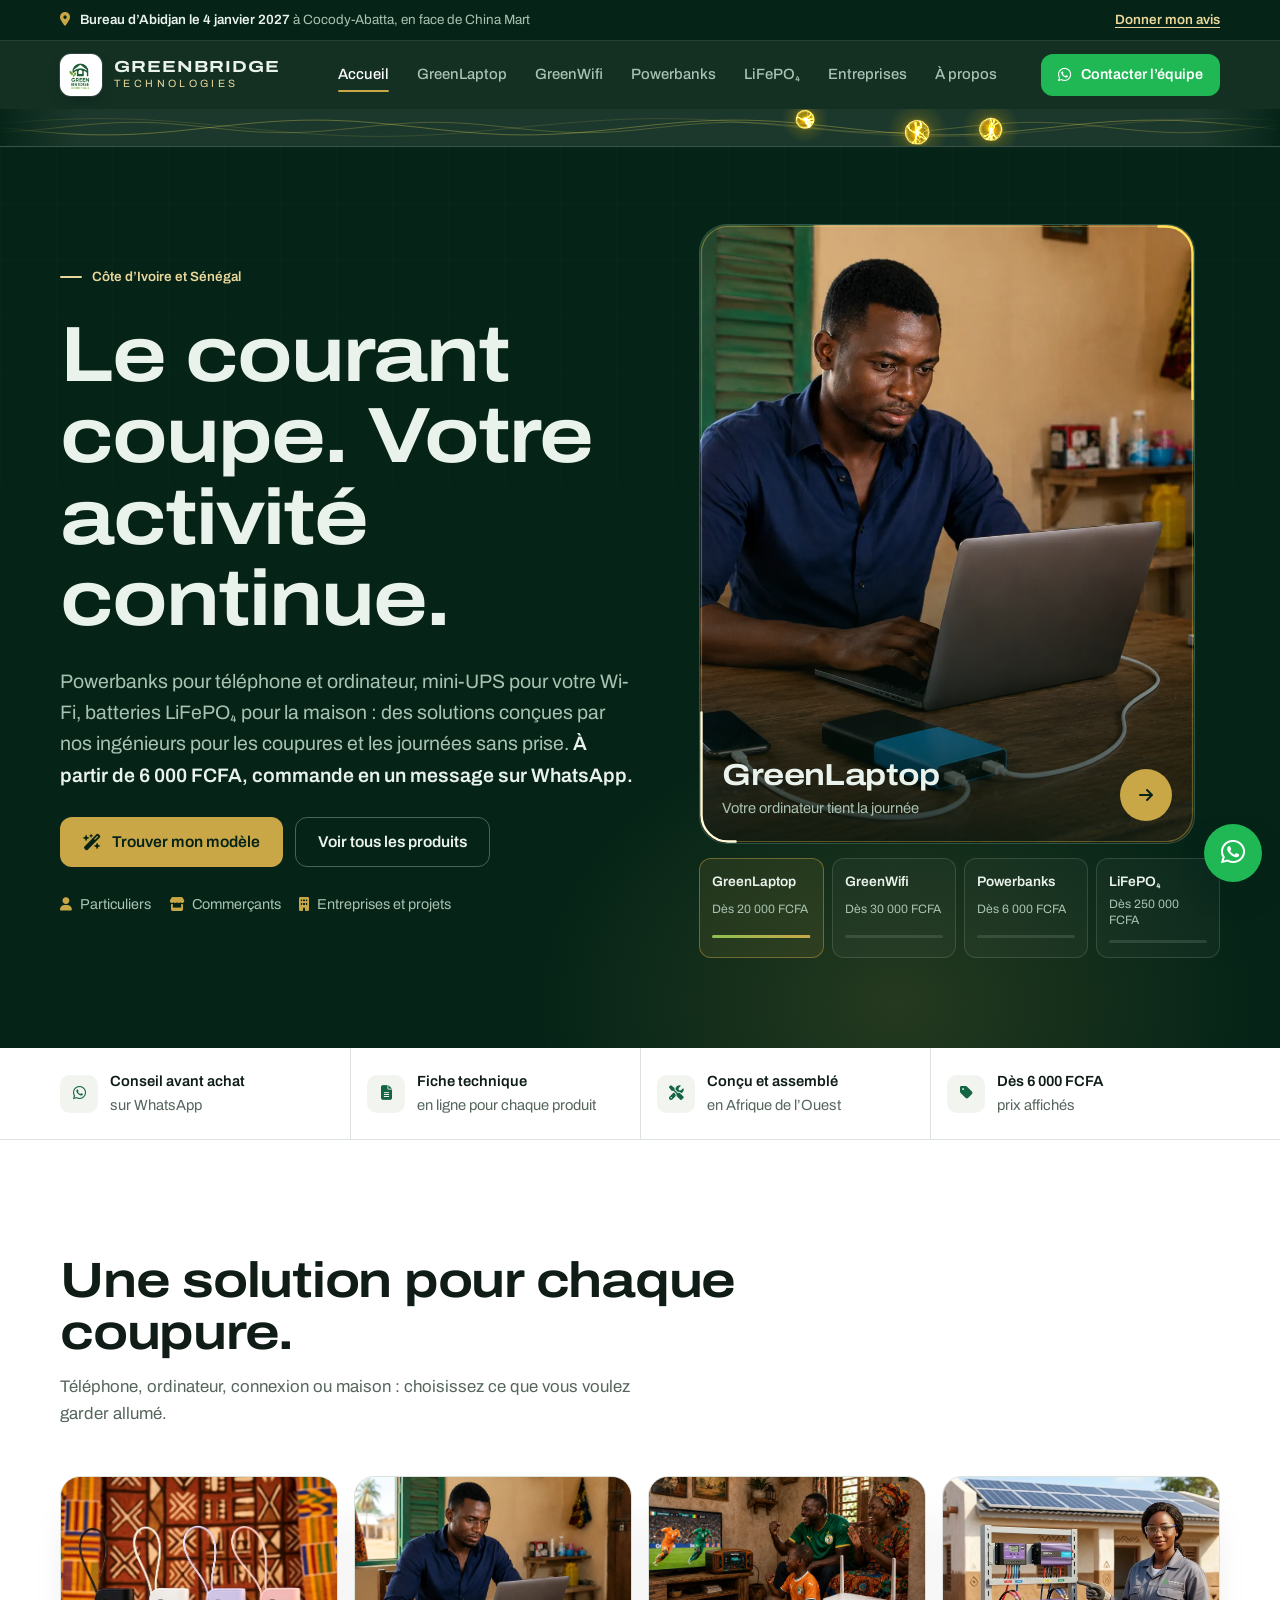
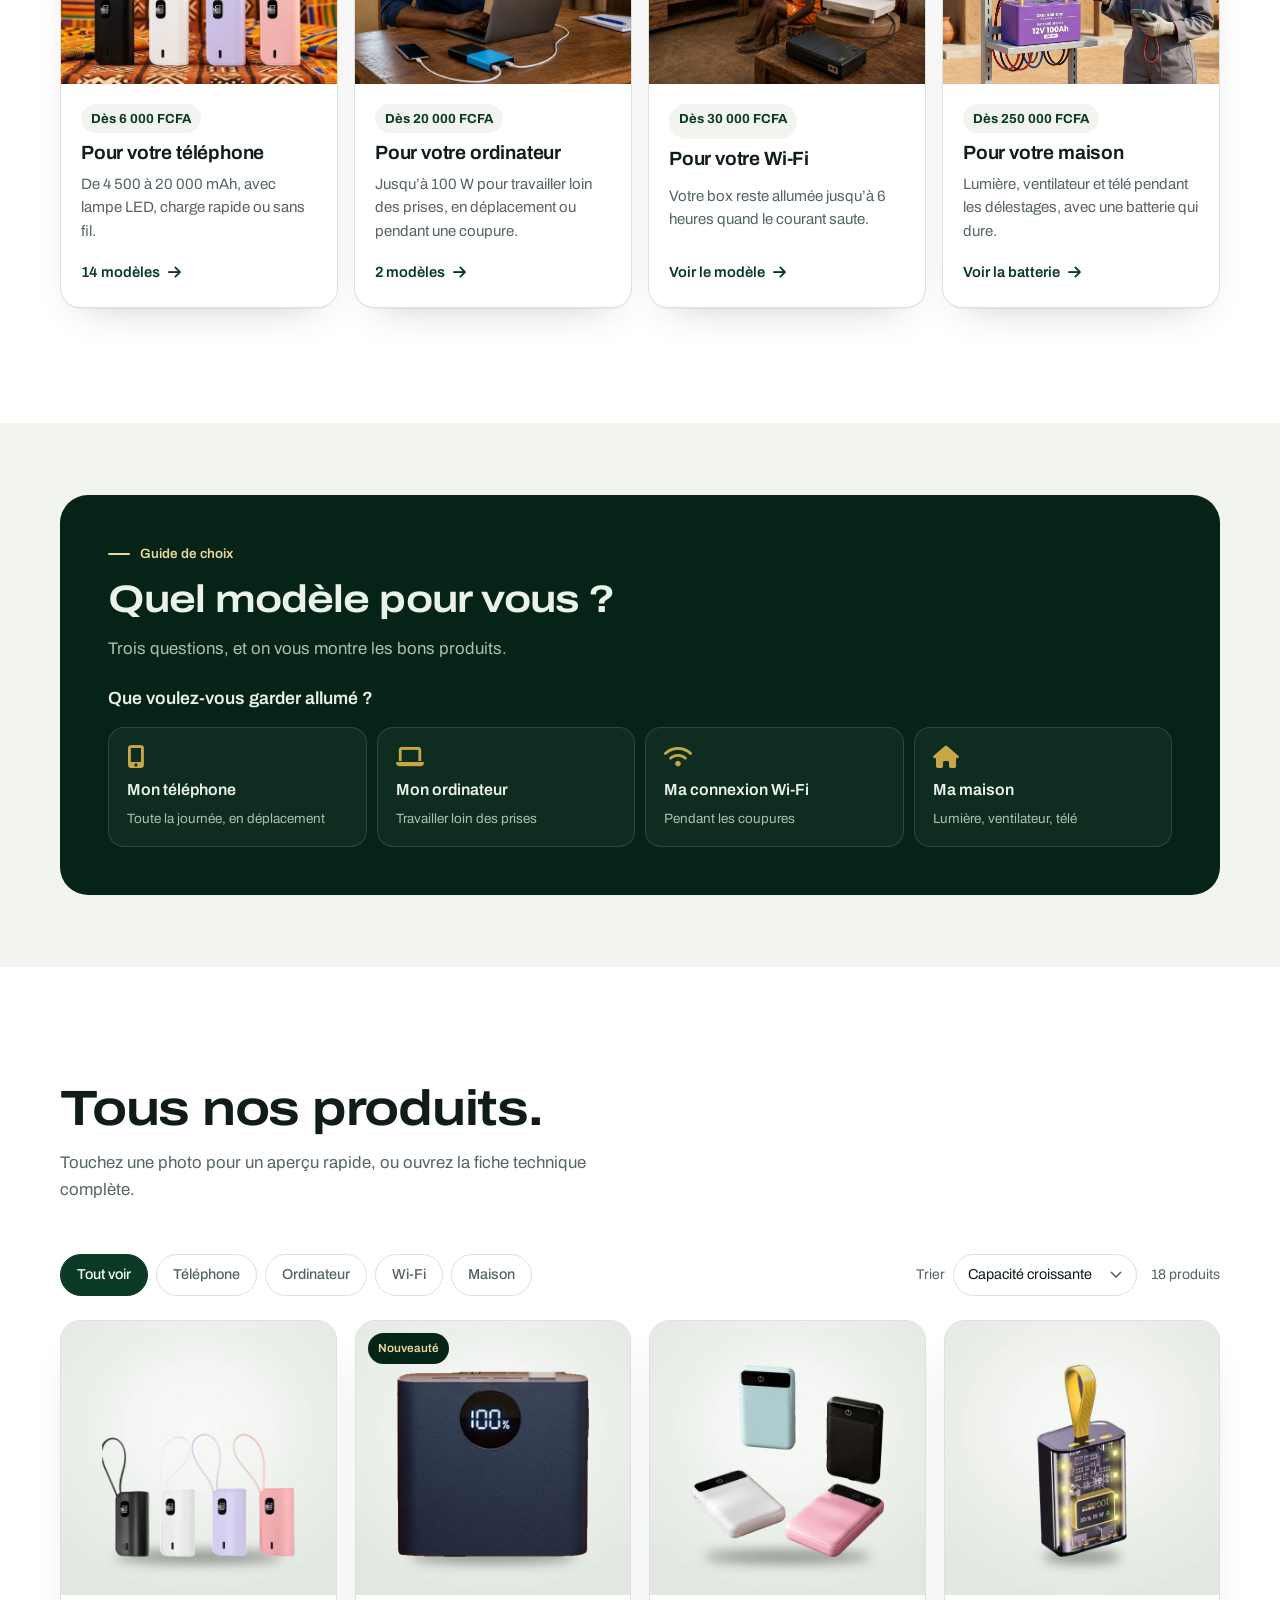
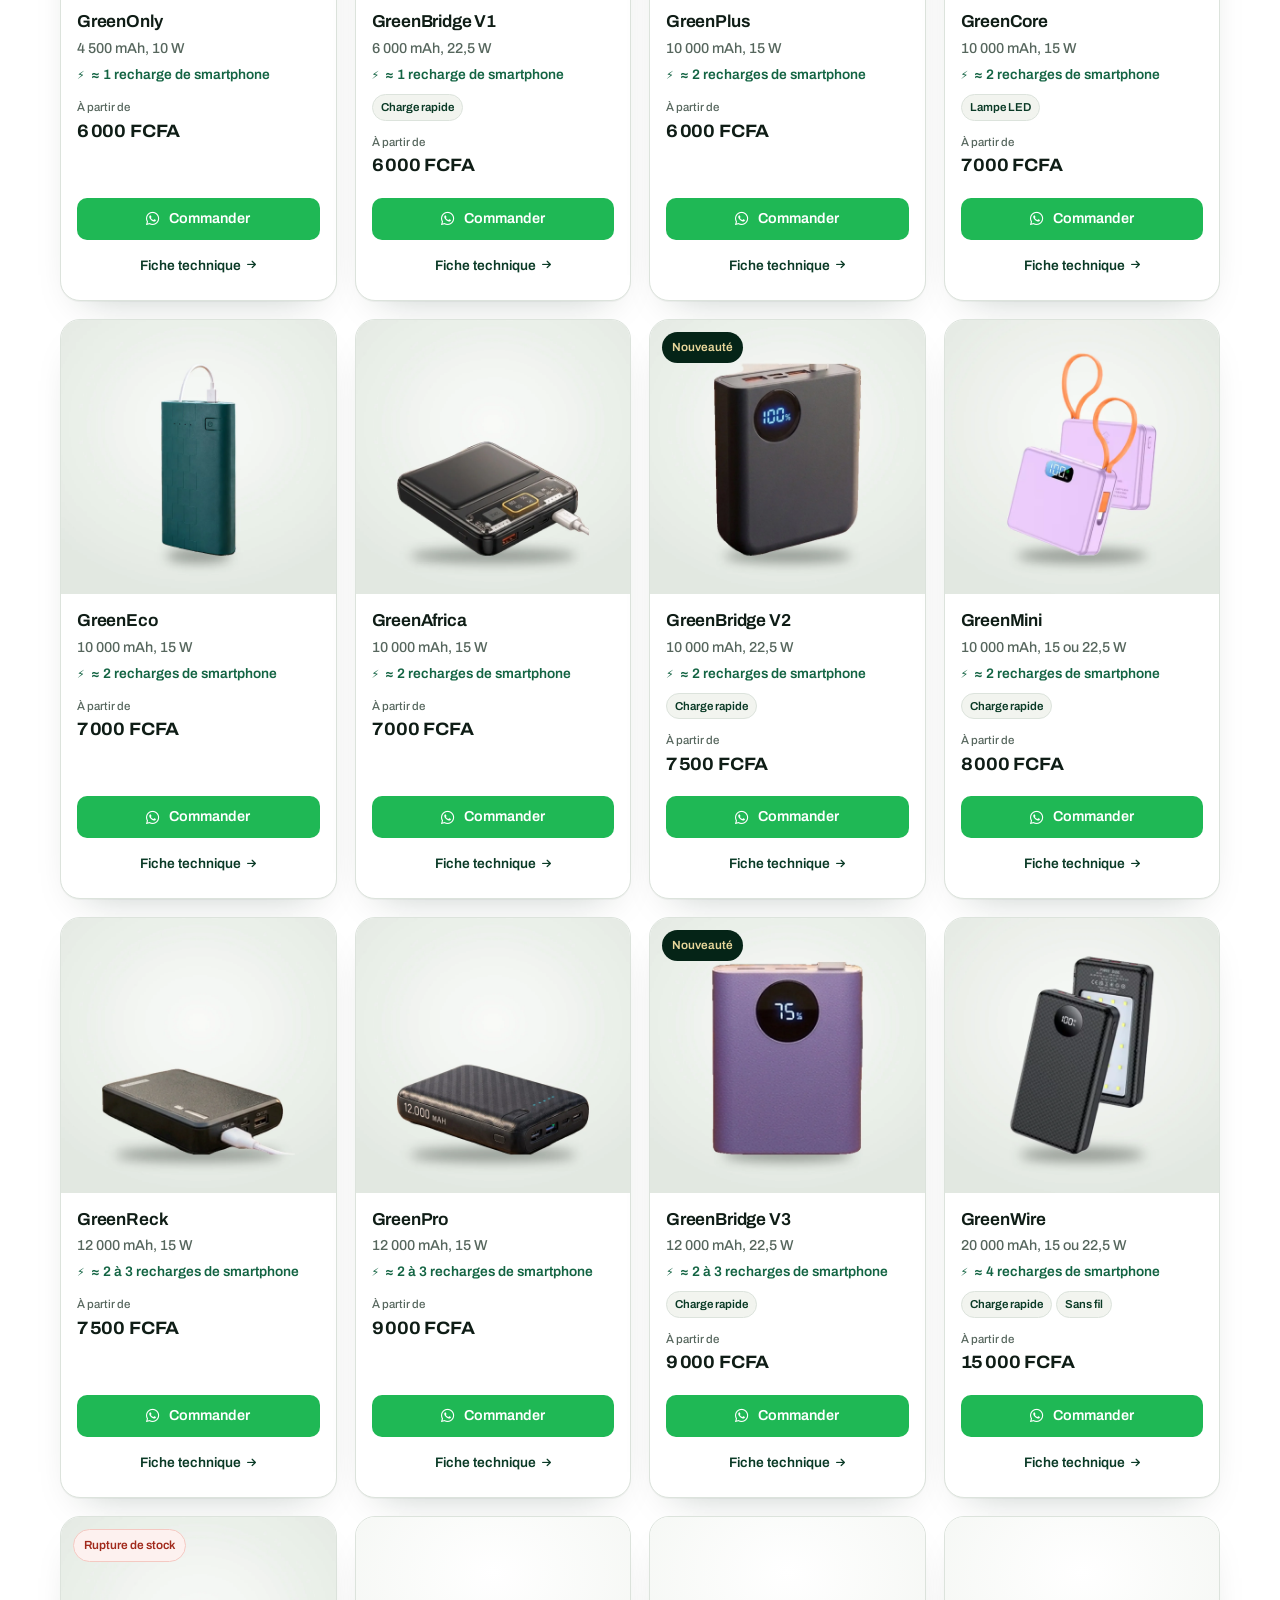
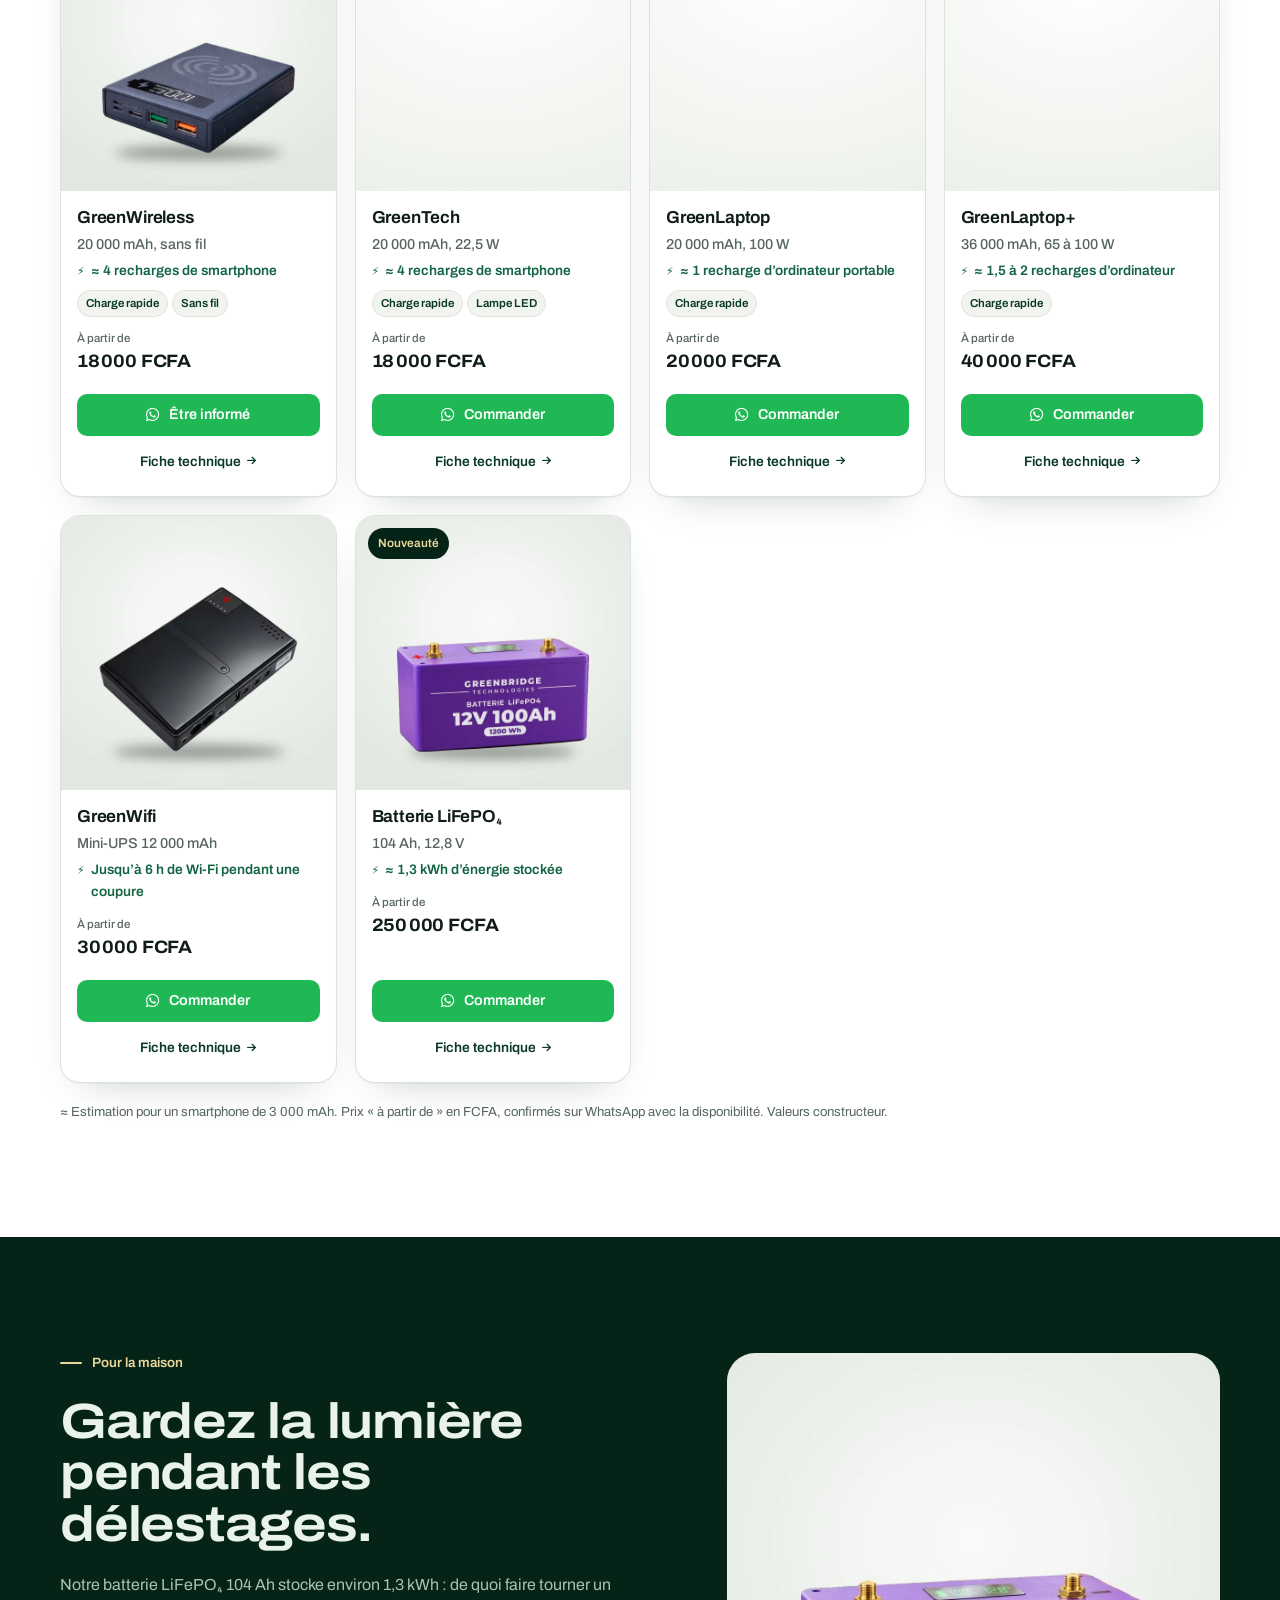
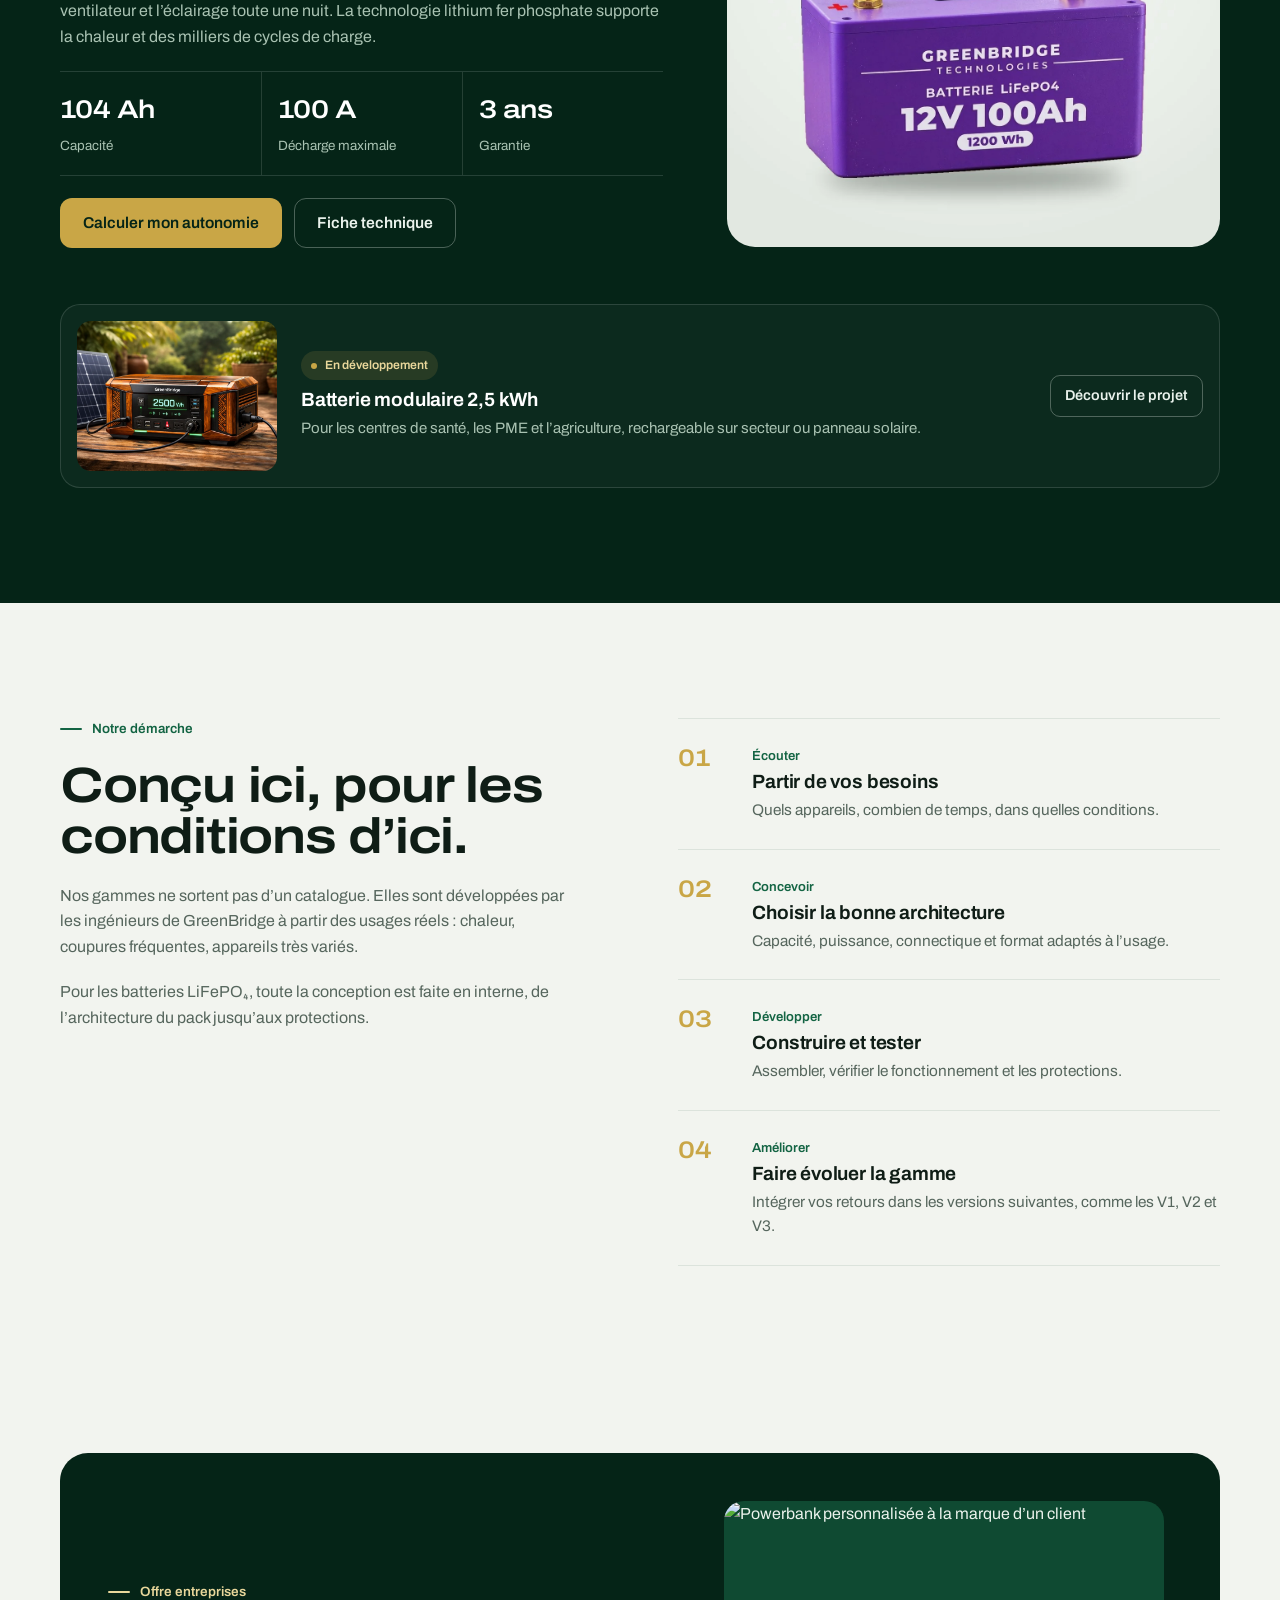
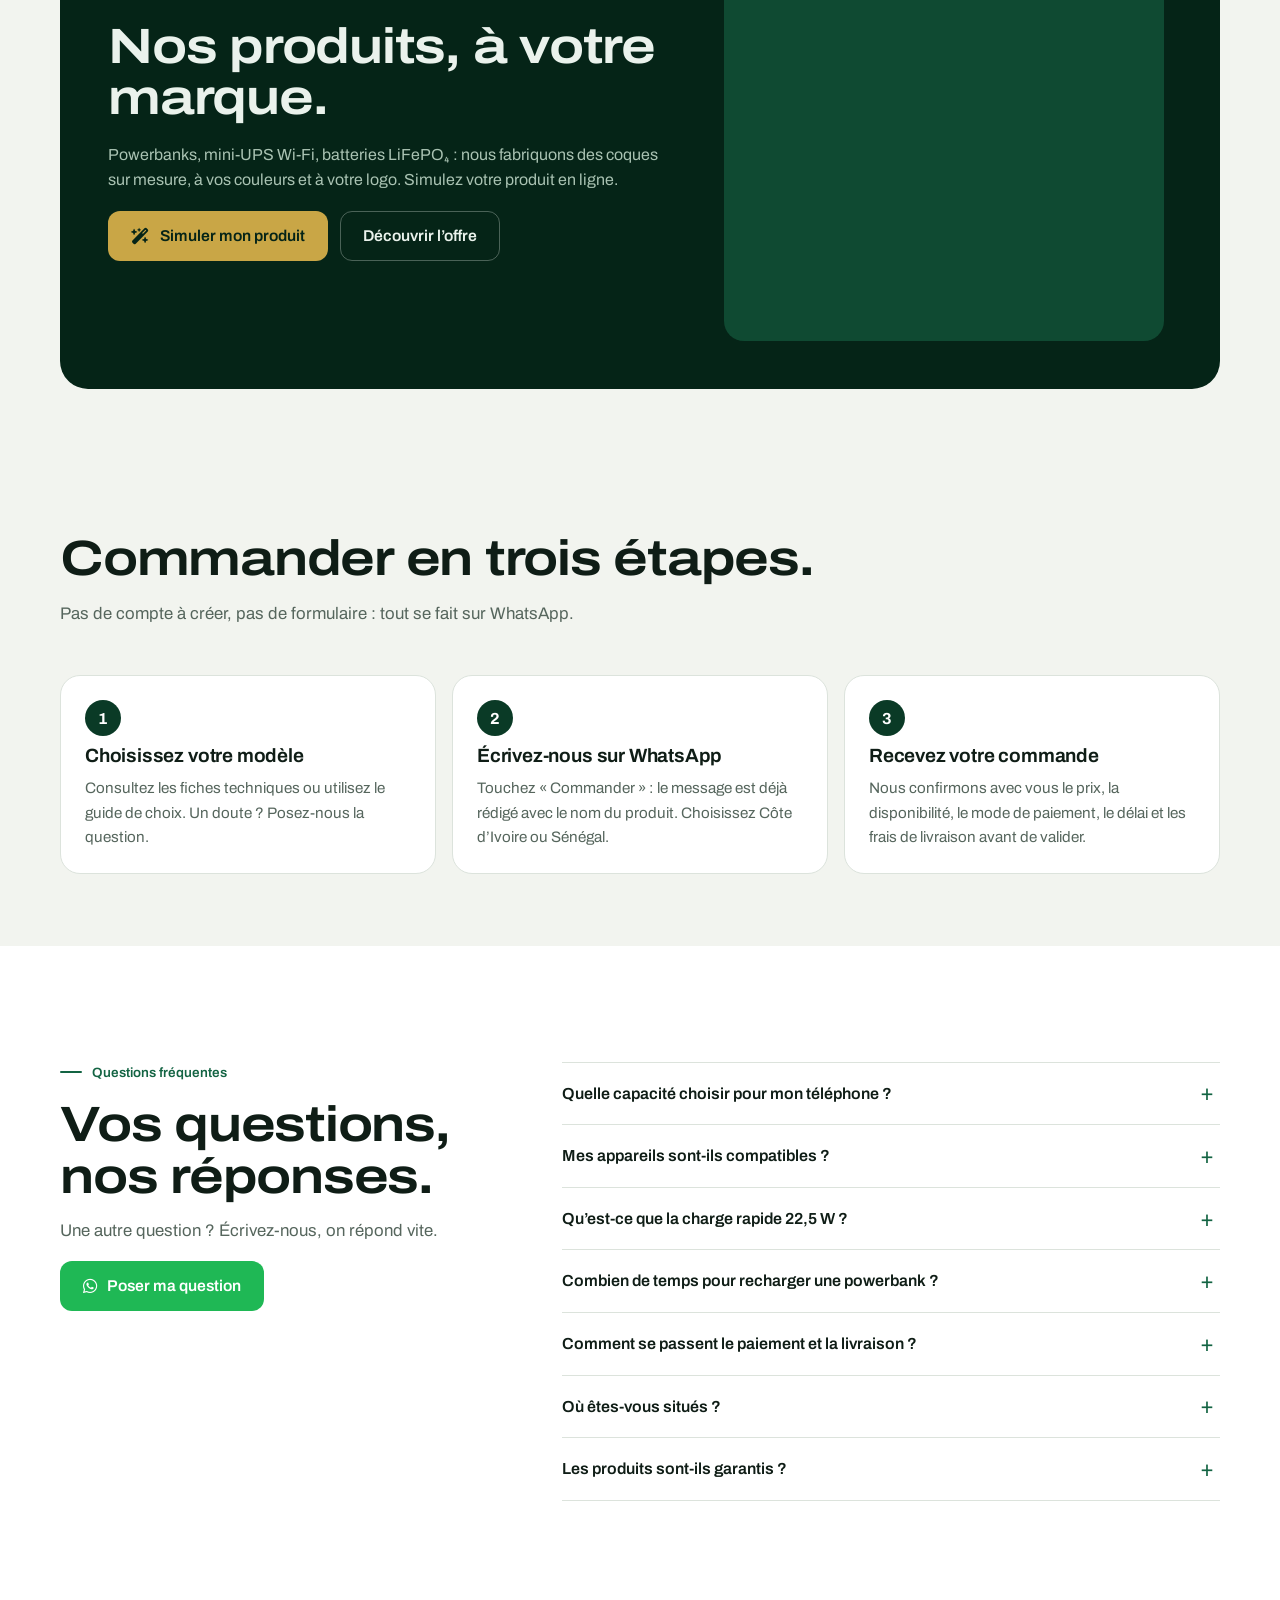
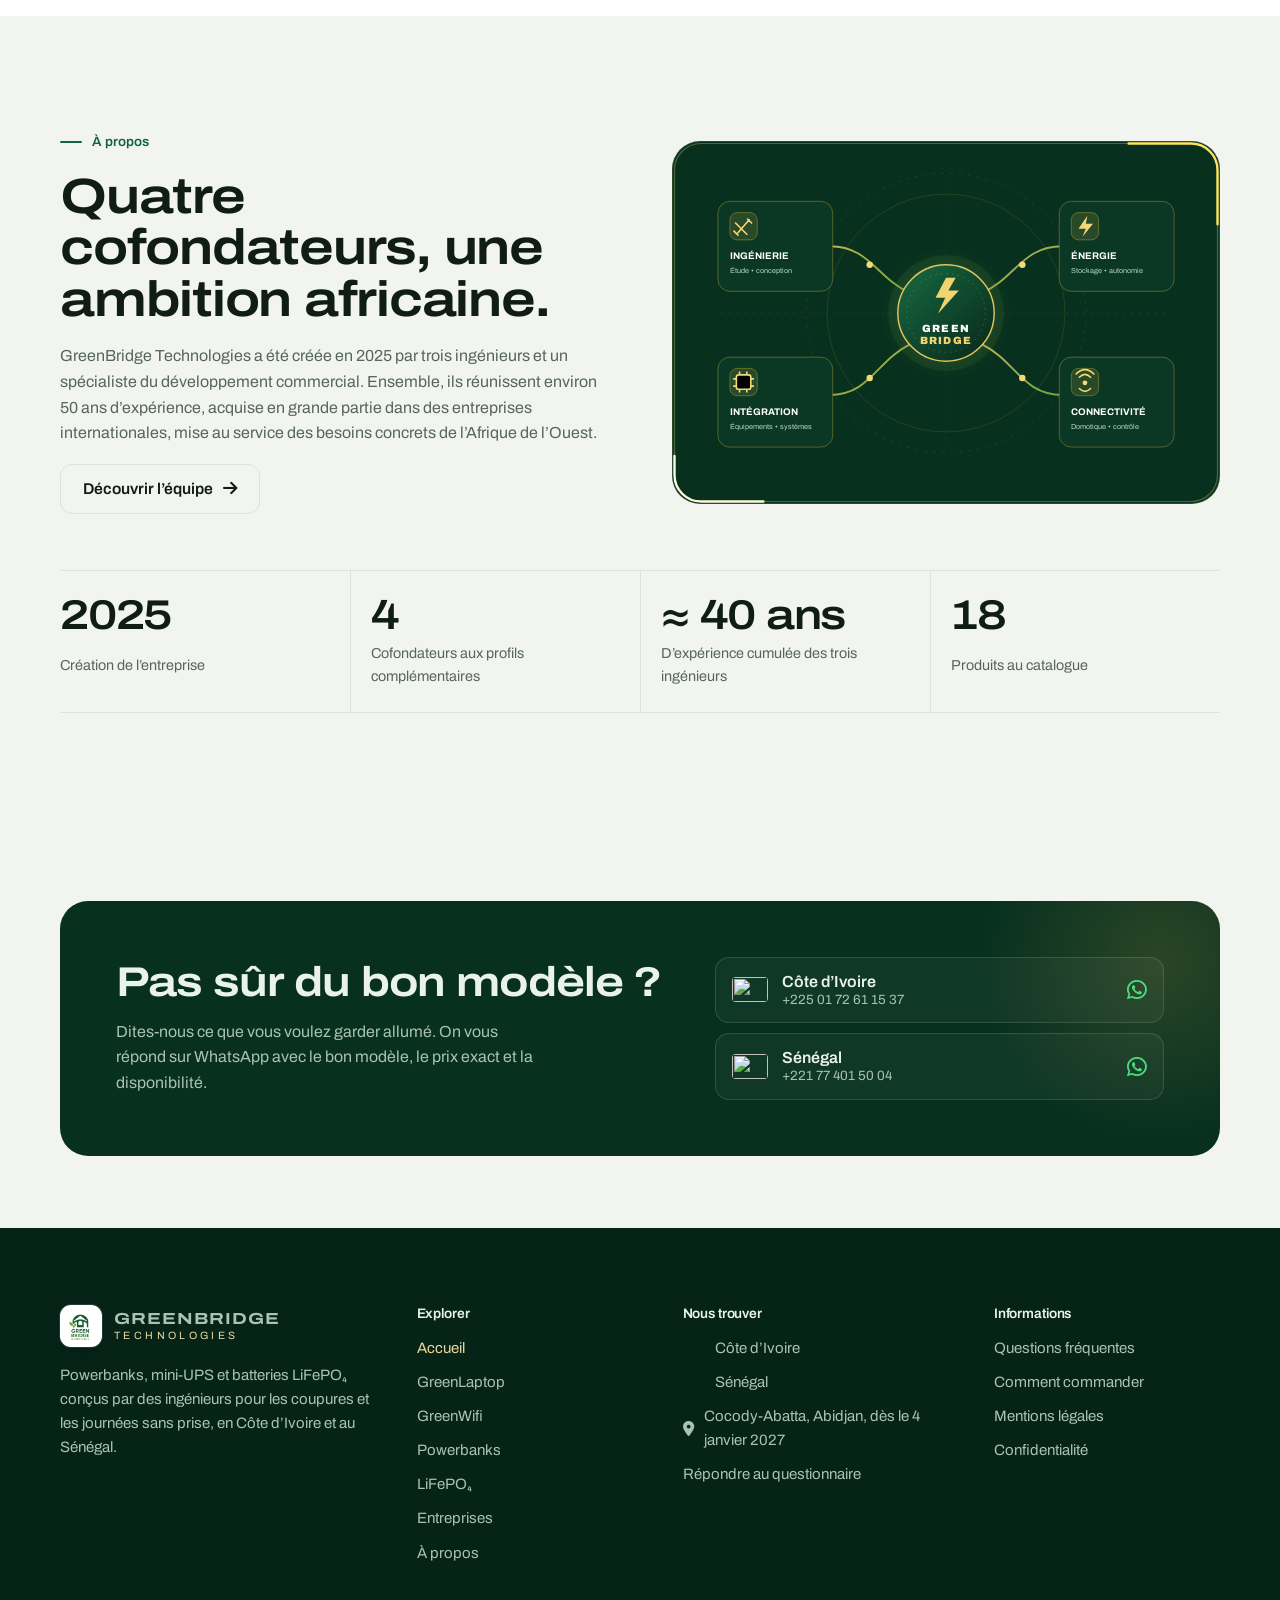
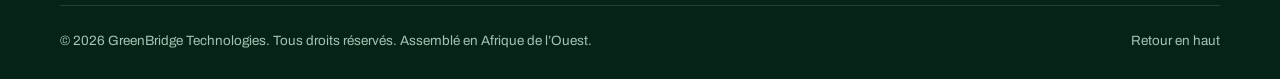
==== commit 92507455: "Update index.html" ====
--- a/index.html
+++ b/index.html
@@ -260,7 +260,7 @@
         <p>Powerbanks, mini-UPS Wi-Fi, batteries LiFePO₄ : nous fabriquons des coques sur mesure, à vos couleurs et à votre logo. Simulez votre produit en ligne.</p>
         <div class="btn-row"><a class="btn btn--brass" href="entreprises.html#simulateur"><i class="fa-solid fa-wand-magic-sparkles" aria-hidden="true"></i>Simuler mon produit</a><a class="btn btn--line" href="entreprises.html">Découvrir l’offre</a></div>
       </div>
-      <div class="pro-teaser__art" data-pro-art="0"></div>
+      <div class="pro-teaser__art"><img src="gb-pro-teaser.webp" alt="Powerbank personnalisée à la marque d’un client" loading="lazy" decoding="async" width="900" height="900"></div>
     </div>
   </div>
 </section>
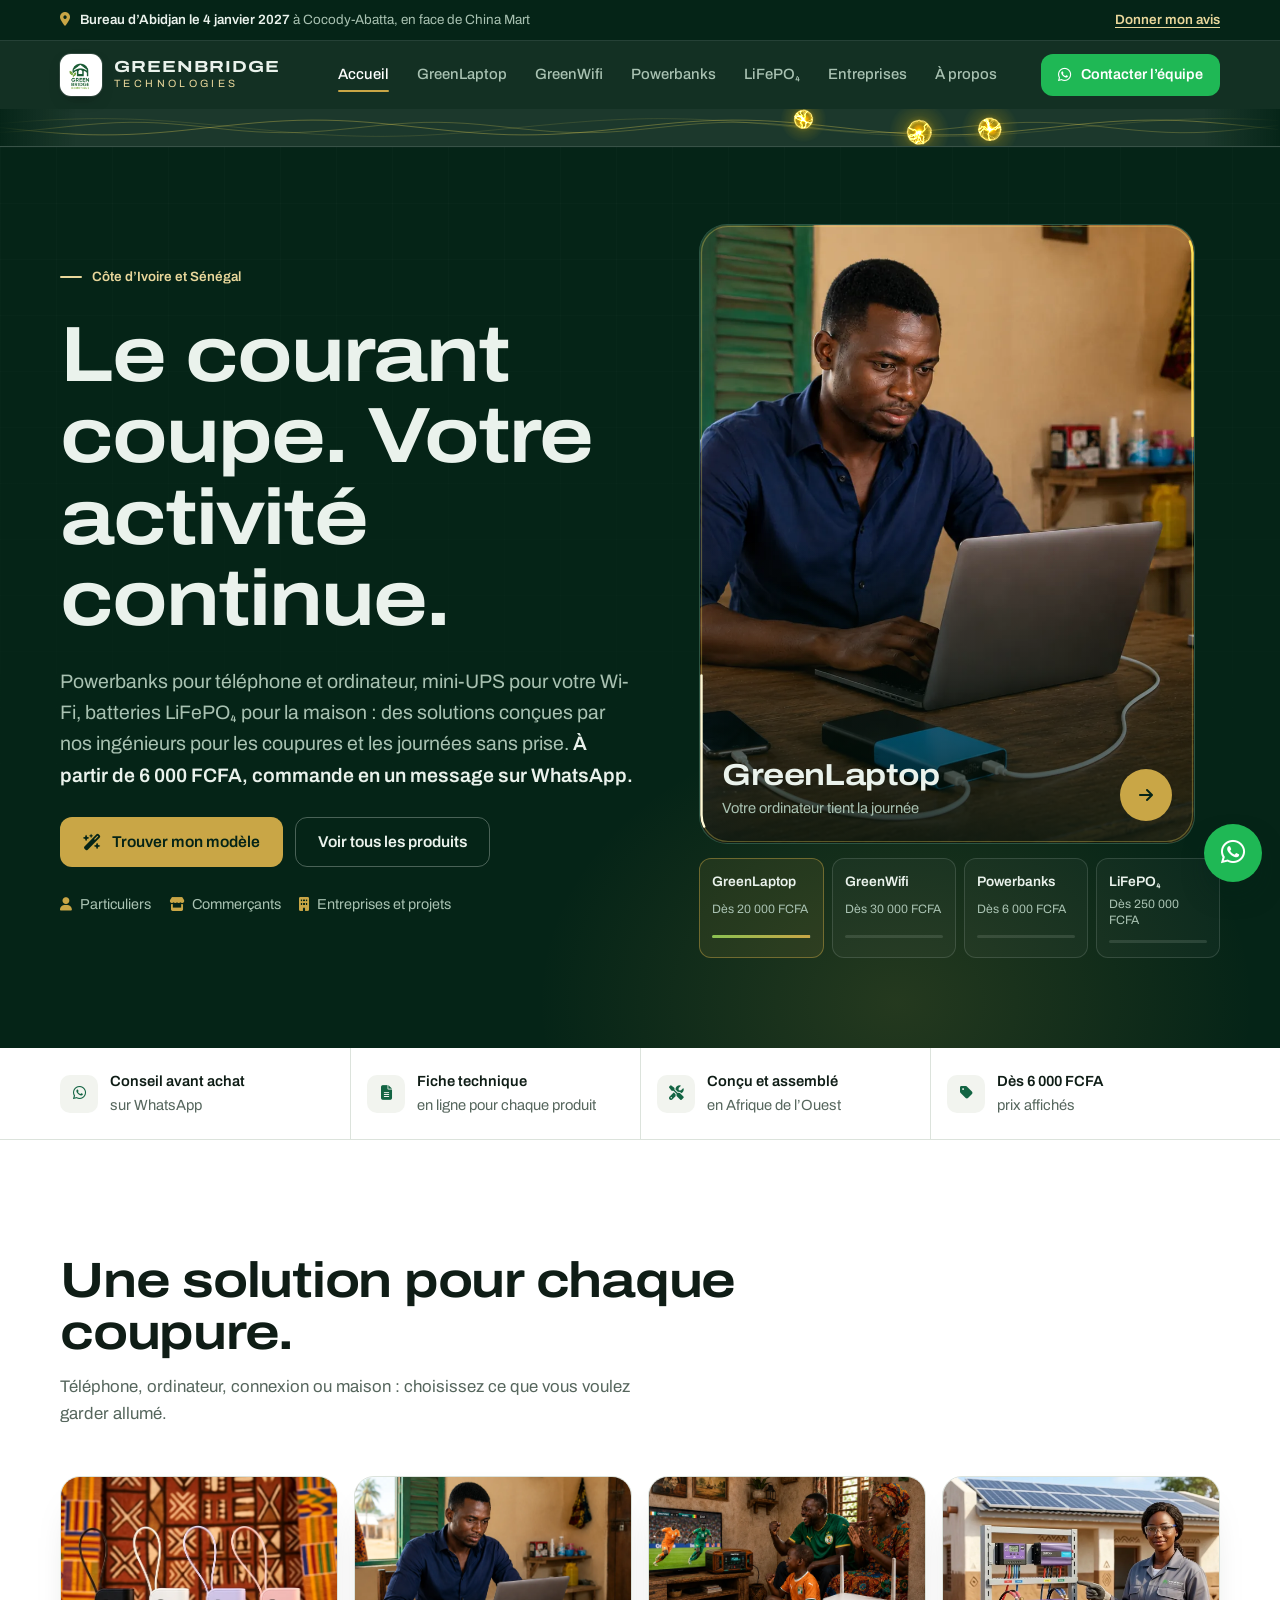
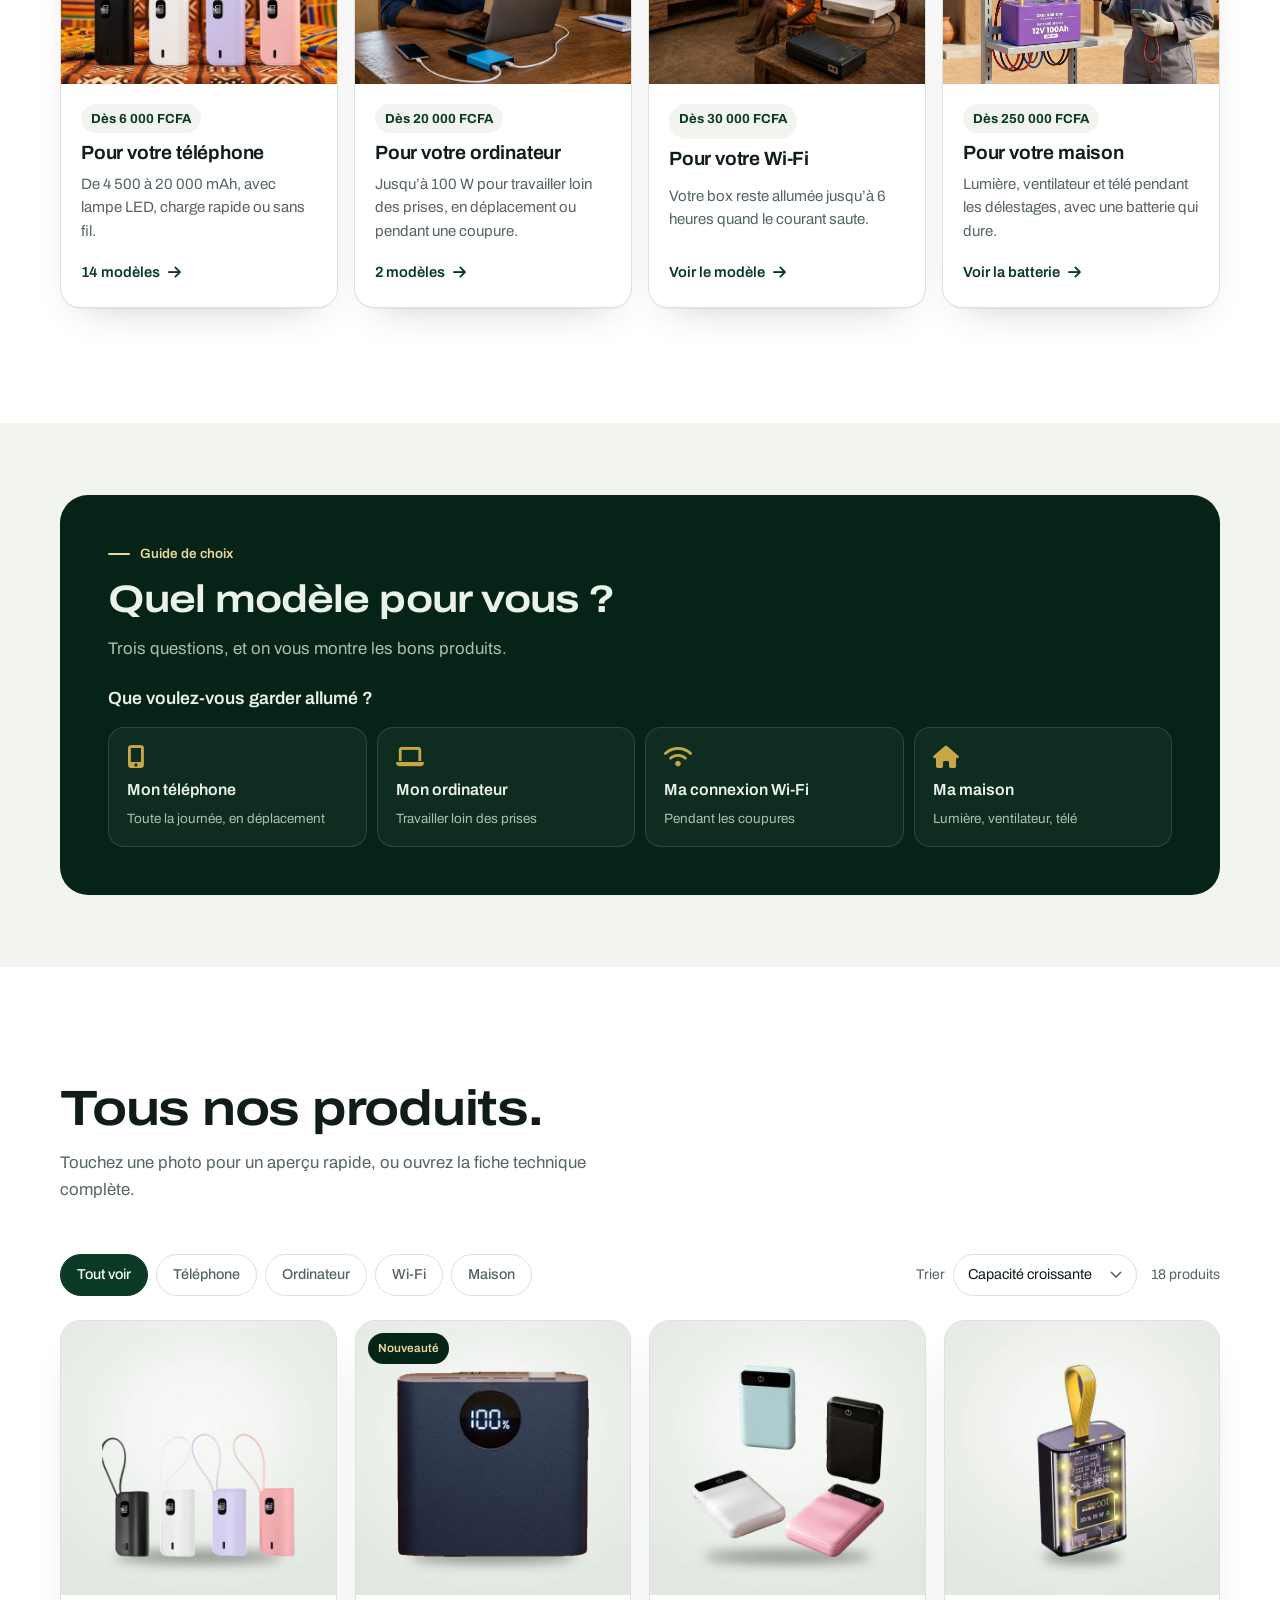
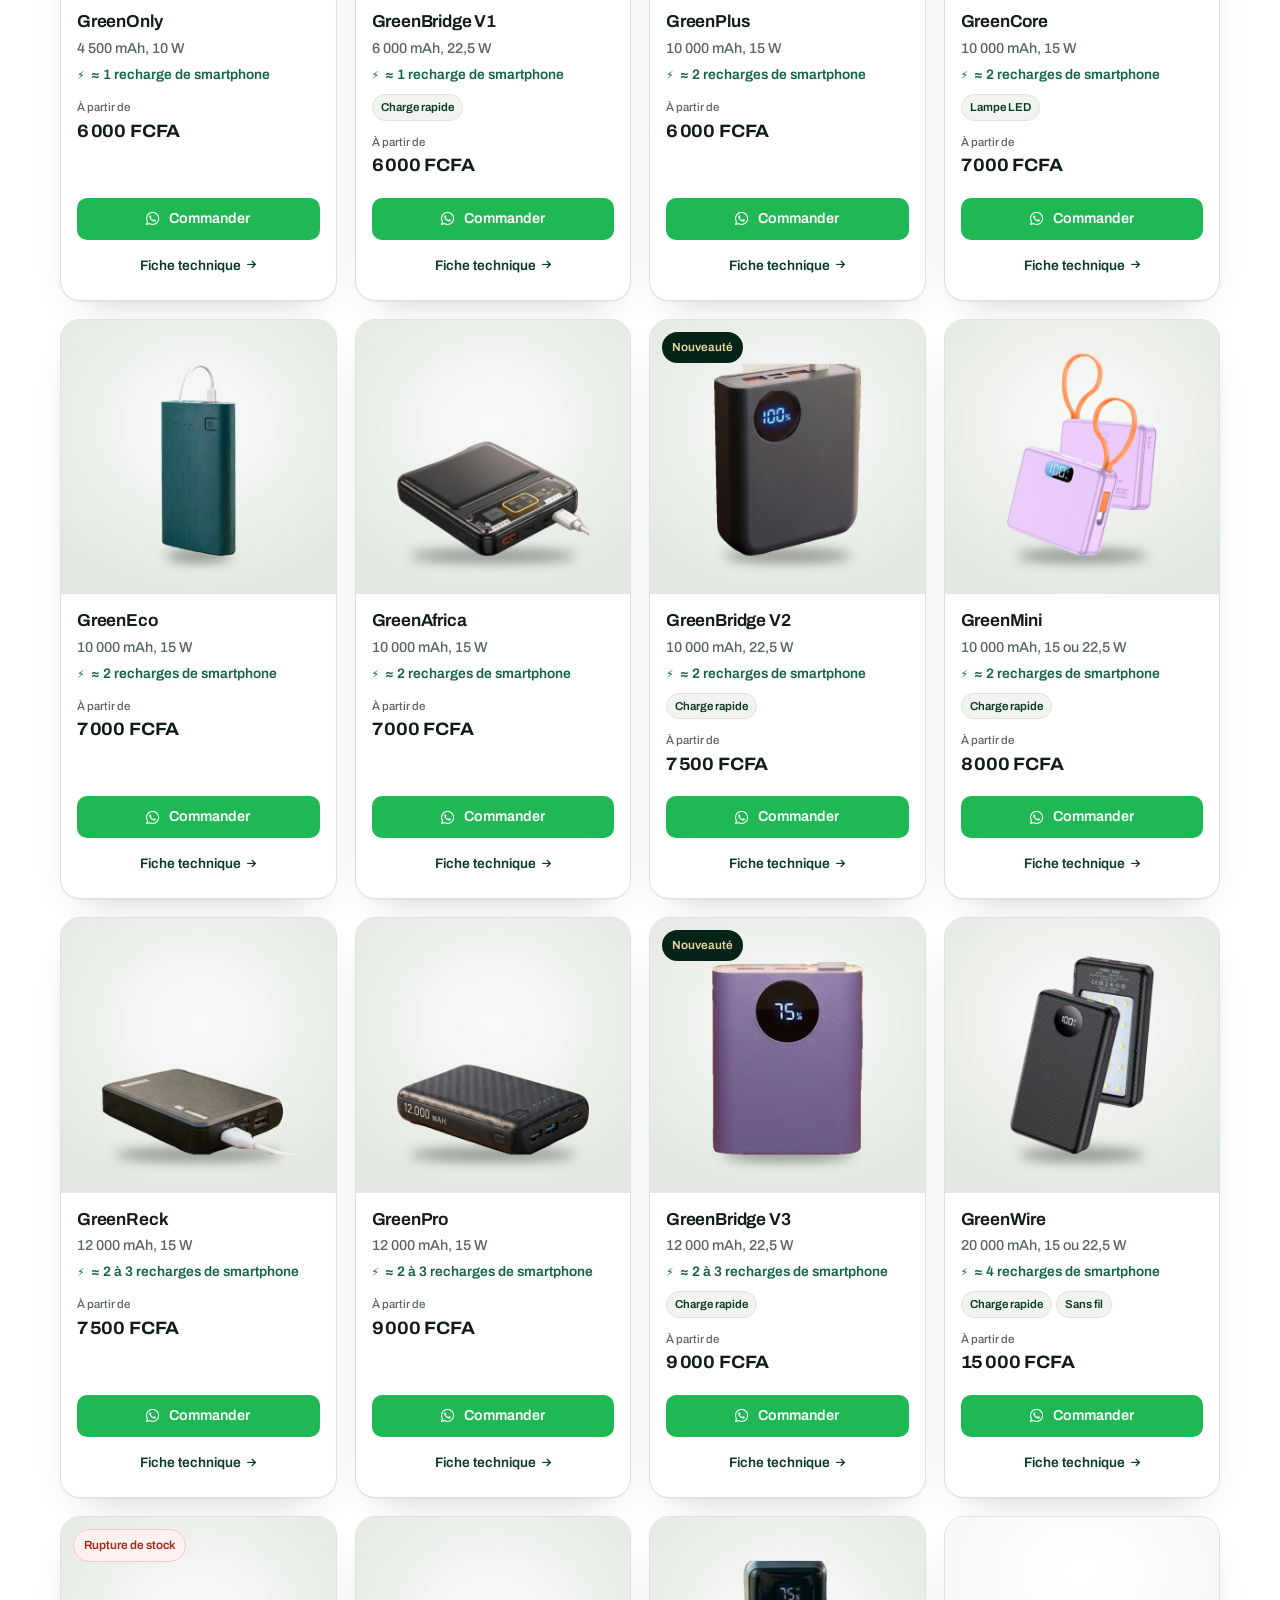
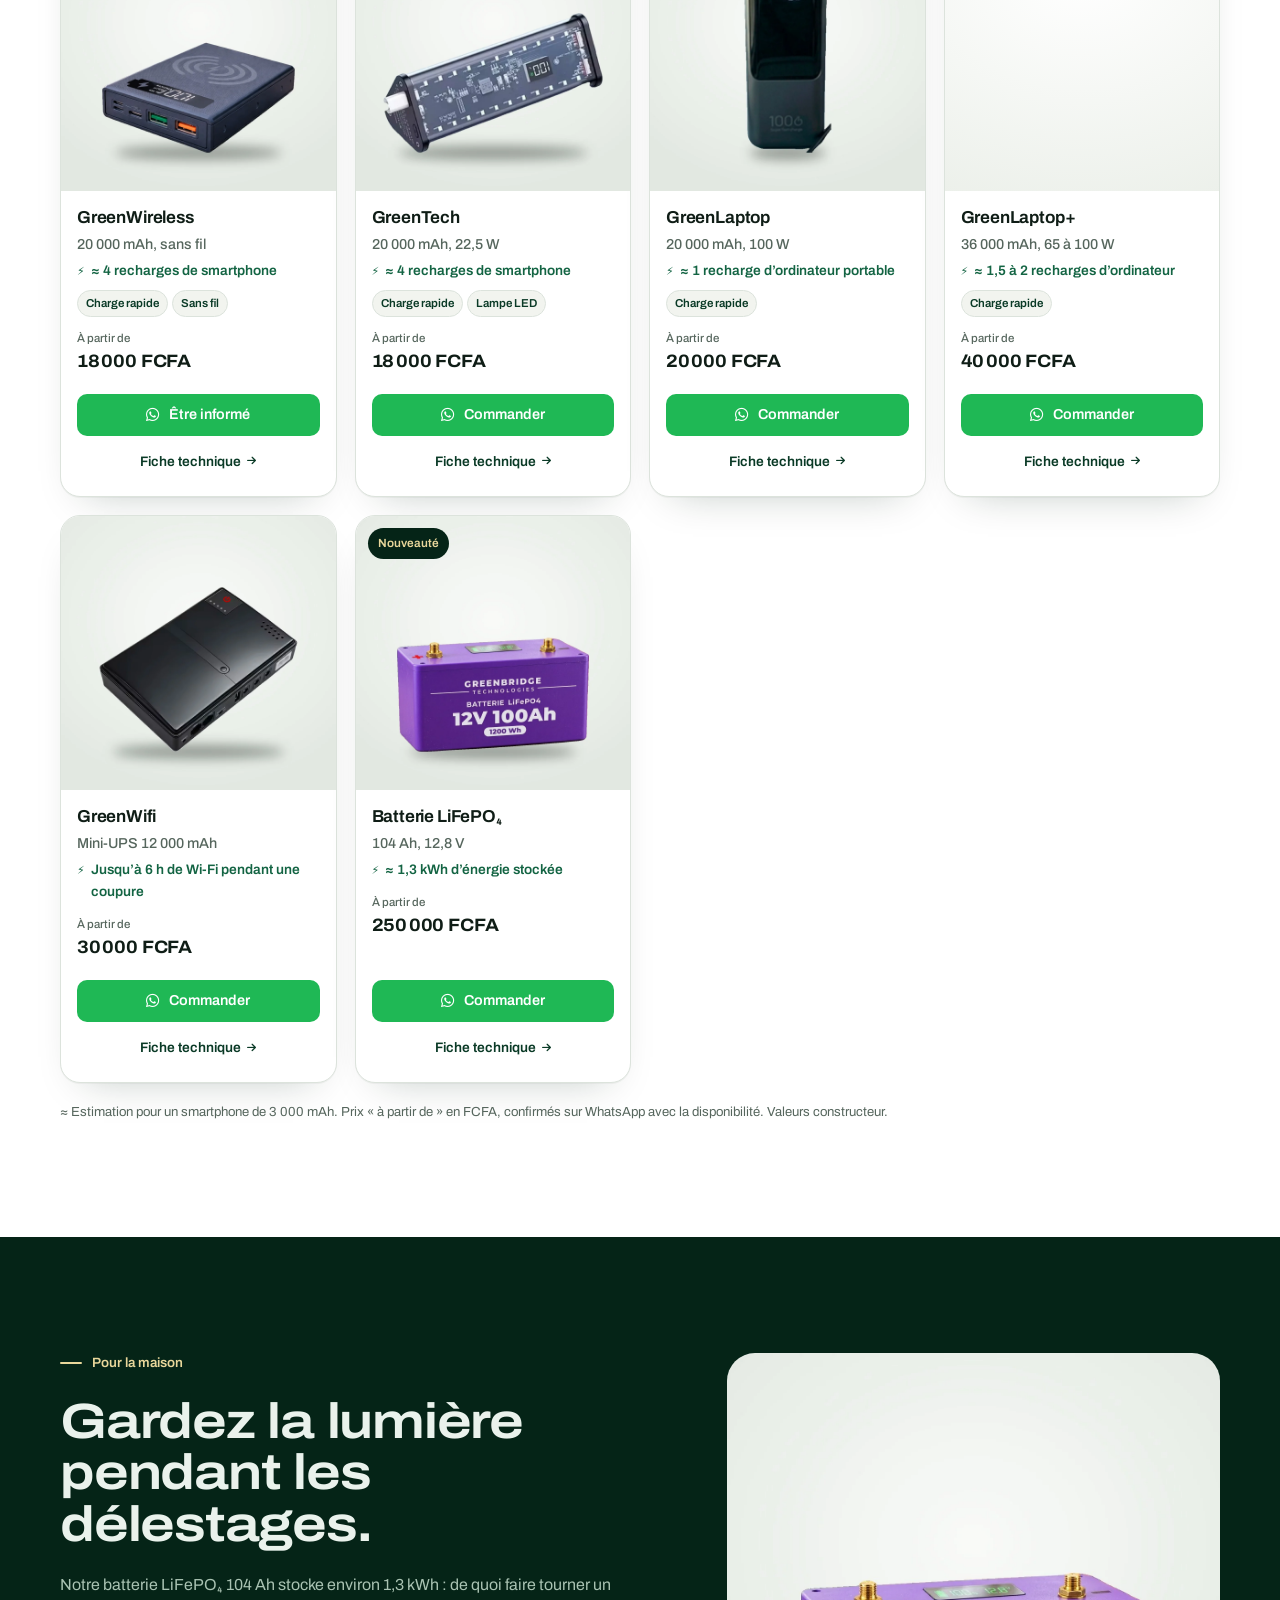
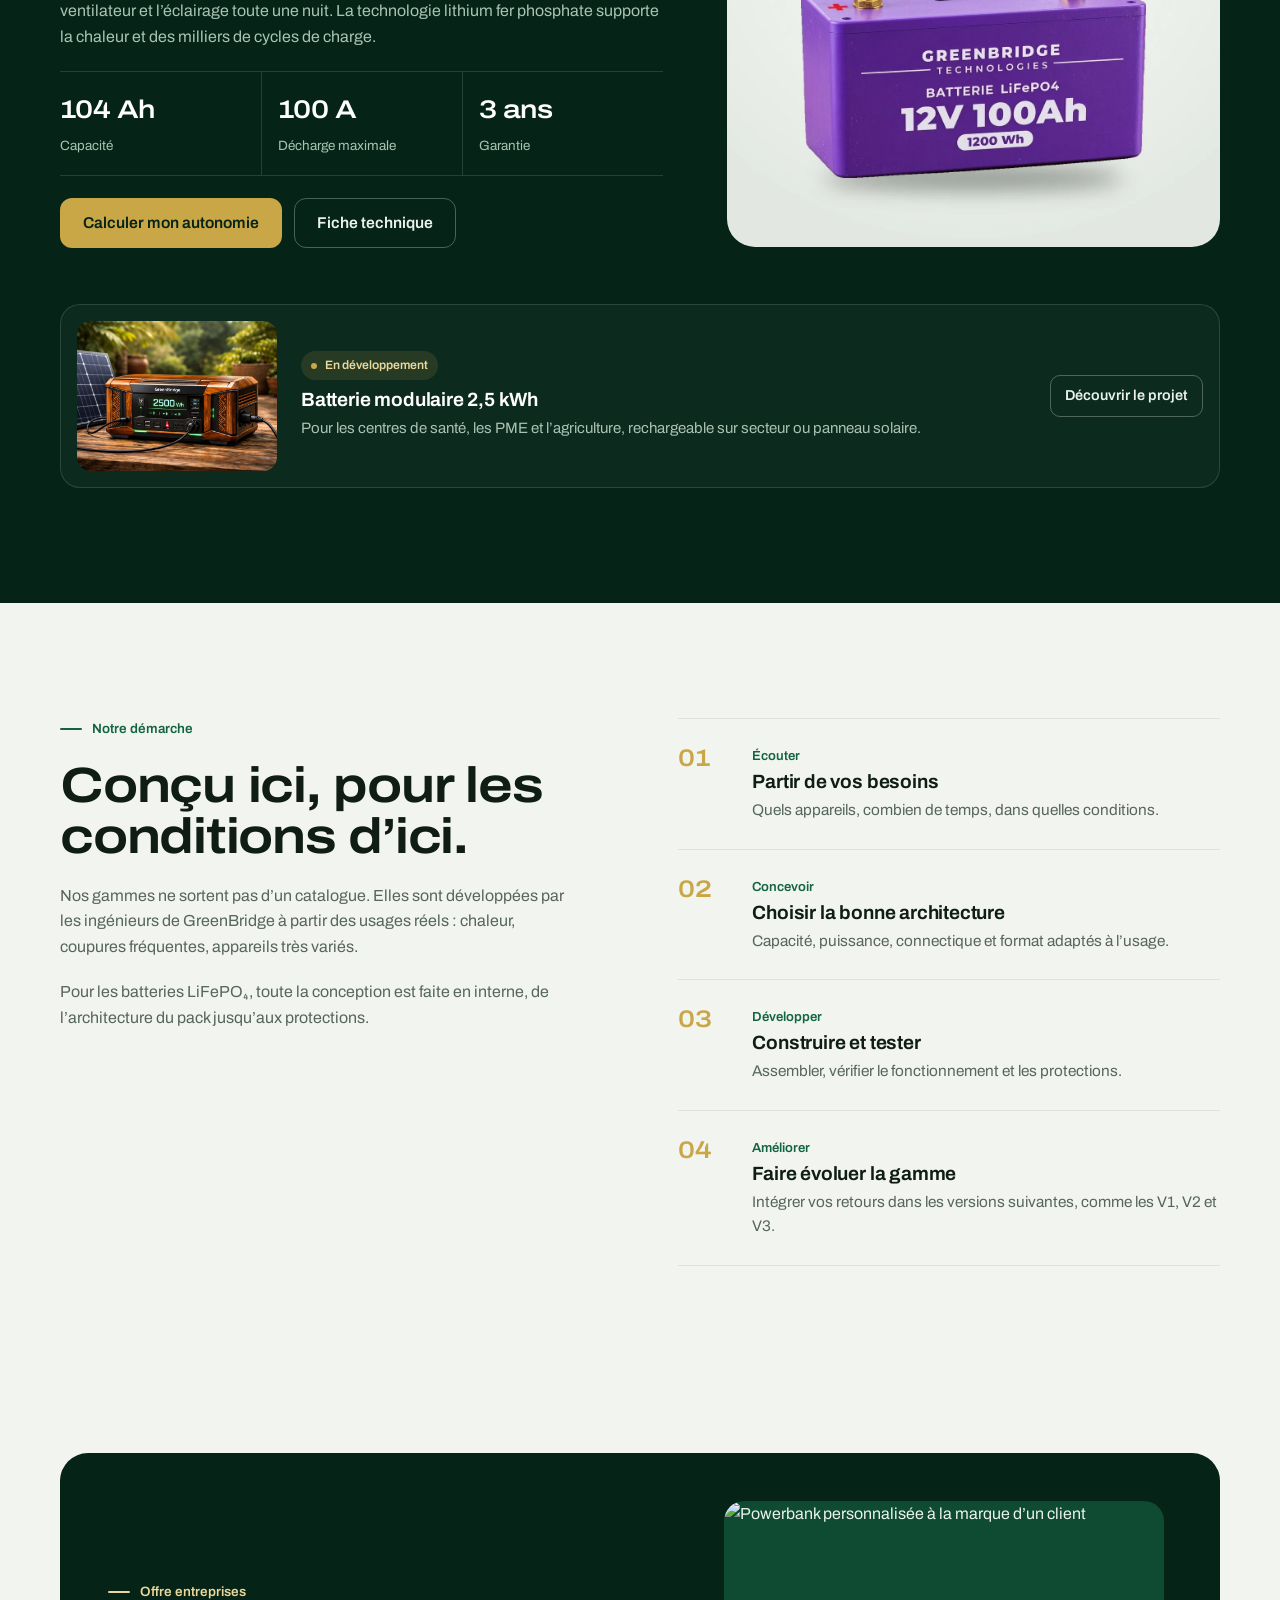
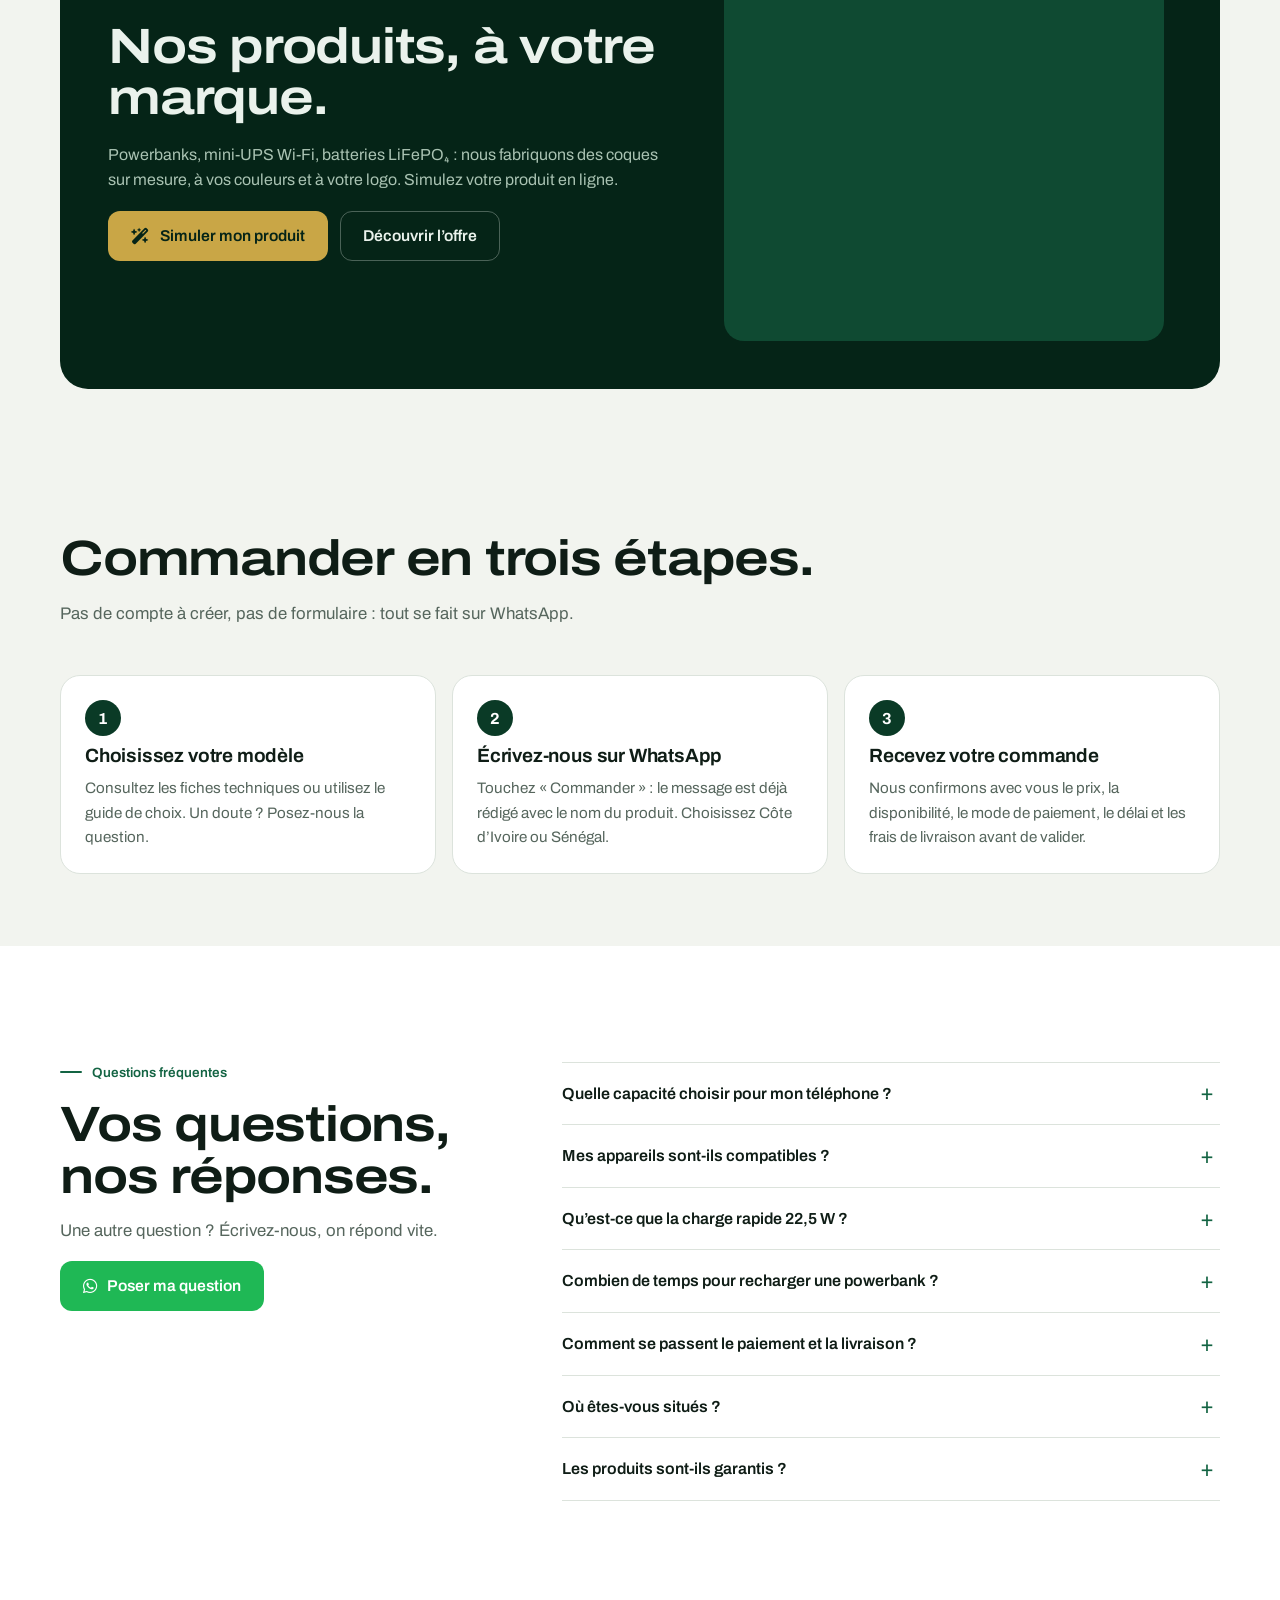
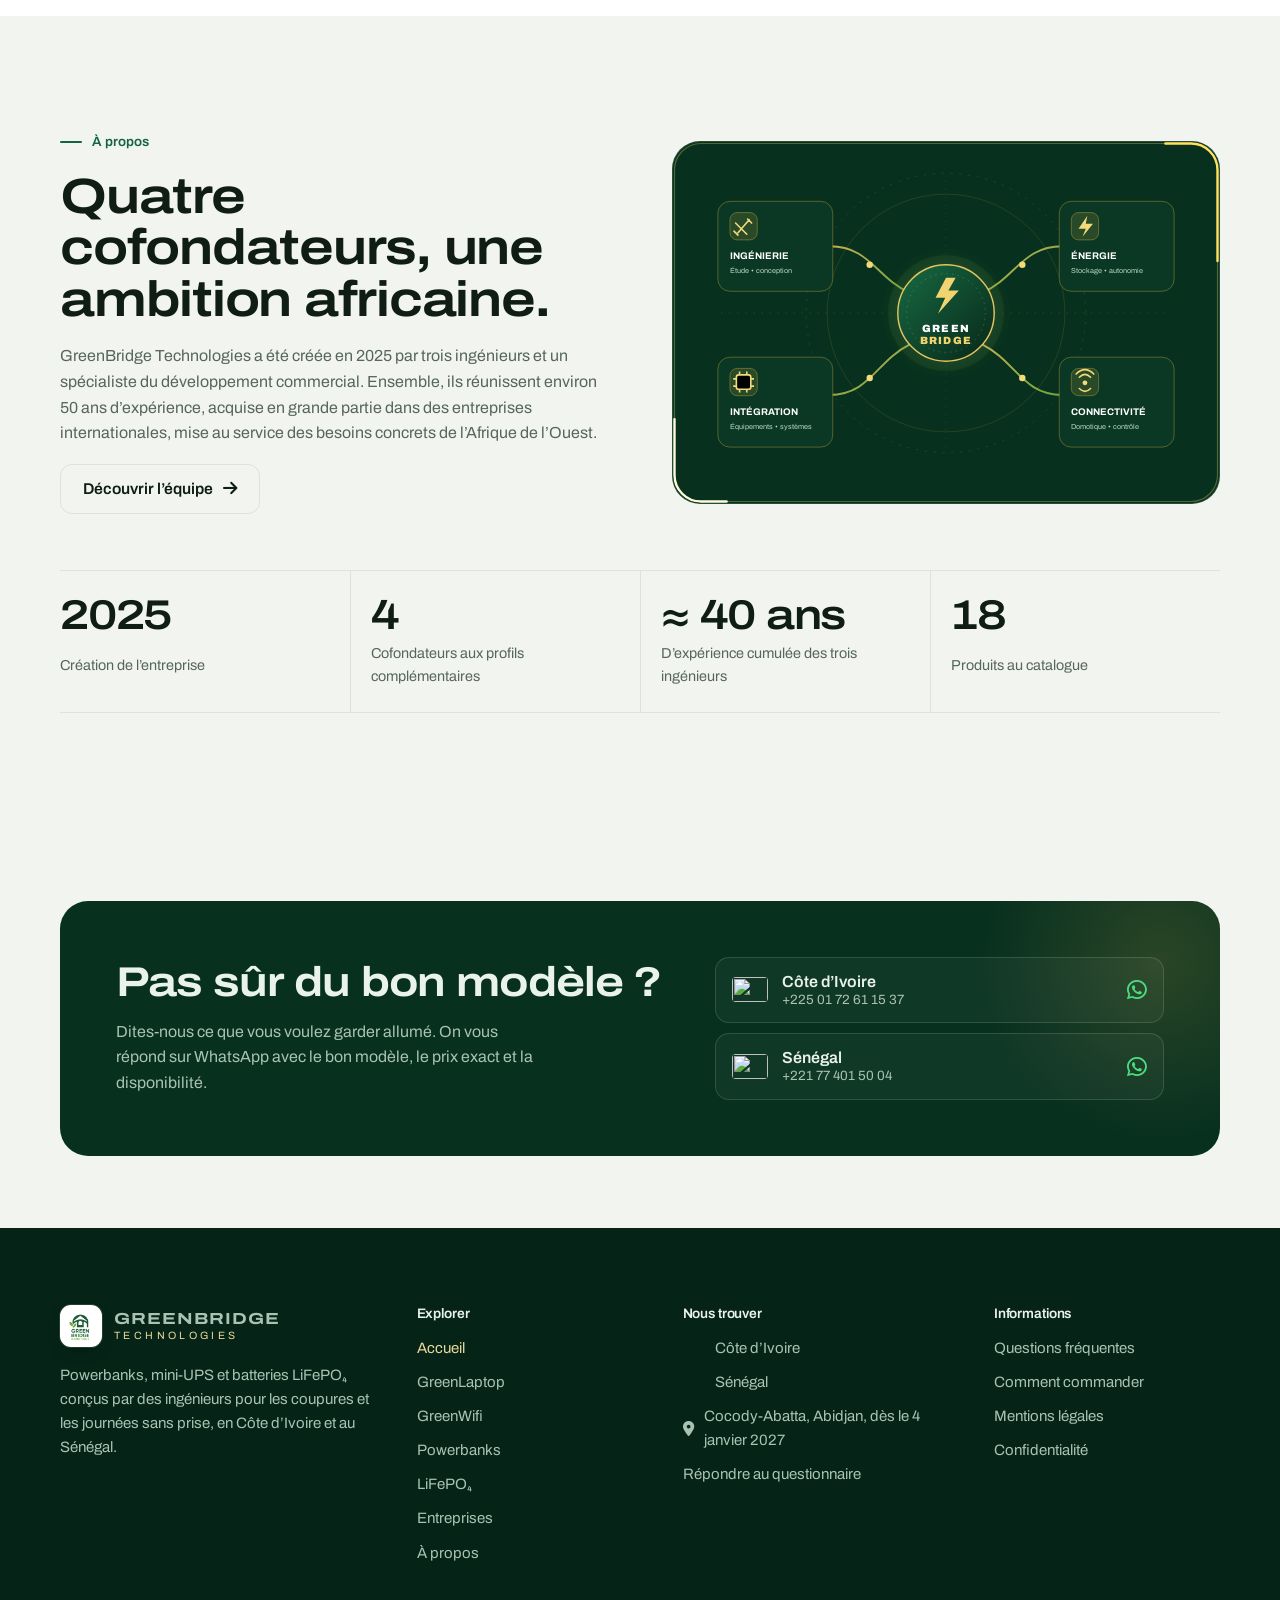
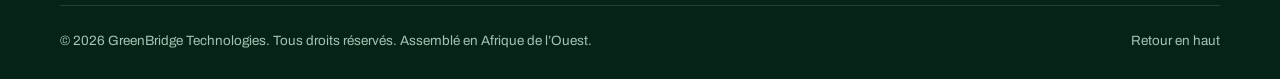
==== commit b1cce05a: "Update index.html" ====
--- a/index.html
+++ b/index.html
@@ -19,7 +19,7 @@
 <link rel="preconnect" href="https://fonts.googleapis.com">
 <link rel="preconnect" href="https://fonts.gstatic.com" crossorigin>
 <link rel="preconnect" href="https://cdnjs.cloudflare.com" crossorigin>
-<link rel="stylesheet" href="greenbridge.css">
+<link rel="stylesheet" href="greenbridge.css?v=20261116c">
 <link rel="stylesheet" href="https://fonts.googleapis.com/css2?family=Archivo:wdth,wght@100..125,400..700&display=swap">
 <link rel="stylesheet" href="https://cdnjs.cloudflare.com/ajax/libs/font-awesome/6.4.2/css/all.min.css" media="print" onload="this.media='all'">
 <noscript><link rel="stylesheet" href="https://cdnjs.cloudflare.com/ajax/libs/font-awesome/6.4.2/css/all.min.css"></noscript>
@@ -431,6 +431,6 @@
   </div>
 </div>
 
-<script src="greenbridge.js" defer></script>
+<script src="greenbridge.js?v=20261116c" defer></script>
 </body>
 </html>
--- a/greenbridge.css
+++ b/greenbridge.css
@@ -1081,3 +1081,62 @@
 .pro-hero__art{background:#0F4A32}
 .pro-teaser__art{aspect-ratio:1/1;max-width:440px;justify-self:center;width:100%;overflow:hidden;background:#0F4A32}
 .ex-card__art{background:radial-gradient(75% 65% at 50% 40%,#FAFBF9 0%,#DEE5DD 100%)}
+/* Légende et zoom de l’aperçu */
+.preview__caption{position:absolute;left:14px;bottom:14px;z-index:2;margin:0;display:flex;flex-wrap:wrap;gap:6px;max-width:calc(100% - 200px)}
+.preview__caption span{padding:5px 10px;border-radius:999px;background:rgba(255,255,255,.88);border:1px solid var(--line);font-size:.76rem;font-weight:600;color:var(--ink)}
+.preview__zoom{position:absolute;right:14px;bottom:14px;z-index:2;display:inline-flex;align-items:center;gap:8px;min-height:38px;padding:0 14px;border-radius:999px;
+  border:1px solid var(--line);background:#fff;font-size:.84rem;font-weight:600;color:var(--forest-800);cursor:pointer;box-shadow:0 6px 16px -10px rgba(0,0,0,.35)}
+.preview__zoom[aria-pressed="true"]{background:var(--forest-800);color:#fff;border-color:var(--forest-800)}
+@media (max-width:920px){
+  .preview__caption{max-width:calc(100% - 150px);bottom:10px;left:10px}
+  .preview__caption span{font-size:.7rem;padding:4px 8px}
+  .preview__zoom{bottom:10px;right:10px;min-height:34px;padding:0 10px;font-size:.76rem}
+}
+
+/* Configurateur 3D */
+.pro-stage{position:absolute;inset:0}
+.pro-3d{width:100%;height:100%;display:block;touch-action:none;cursor:grab}
+.pro-3d.is-grabbing{cursor:grabbing}
+.pro-no3d{position:absolute;inset:0;display:grid;place-items:center;padding:24px;text-align:center;color:var(--muted);font-size:.92rem}
+.preview__note i{margin-right:4px}
+.types{display:grid;grid-template-columns:repeat(4,minmax(0,1fr));gap:8px}
+.type{position:relative;cursor:pointer}
+.type input{position:absolute;opacity:0;pointer-events:none}
+.type span{display:grid;justify-items:center;gap:8px;text-align:center;padding:14px 8px;border-radius:14px;border:1px solid var(--line);background:#fff;font-size:.84rem;font-weight:600;line-height:1.25;transition:border-color .2s,background .2s}
+.type i{font-size:1.25rem;color:var(--forest-600)}
+.type:has(input:checked) span{border-color:var(--forest-600);background:#F1F7F3;box-shadow:0 0 0 1px var(--forest-600)}
+.type:has(input:focus-visible) span{outline:2px solid var(--brass);outline-offset:2px}
+.picks--shapes{grid-template-columns:repeat(4,minmax(0,1fr))}
+.picks--shapes .pick__img{background:radial-gradient(75% 65% at 50% 40%,#FAFBF9 0%,#E2E8E1 100%);position:relative}
+.picks--shapes .pick__img img{object-fit:contain}
+.pick__txt small{display:block}
+.pick__load{position:absolute;inset:30%;border-radius:50%;border:3px solid var(--line);border-top-color:var(--forest-600);animation:gb-spin 0.9s linear infinite}
+@keyframes gb-spin{to{transform:rotate(360deg)}}
+.segs--2{grid-template-columns:repeat(2,1fr)}
+.ex-card__art{position:relative}
+.ex-card__art img,.pro-hero__art .pro-art-img{position:absolute;inset:0;width:100%;height:100%;object-fit:contain}
+.pro-teaser__art img{width:100%;height:100%;object-fit:cover;border-radius:inherit}
+@media (max-width:640px){
+  .types{grid-template-columns:repeat(2,minmax(0,1fr))}
+  .picks--shapes{grid-template-columns:repeat(2,minmax(0,1fr))}
+  .pick__txt small{display:block}
+}
+/* Connectique et vues */
+.chips{display:flex;flex-wrap:wrap;gap:8px}
+.chip{position:relative;cursor:pointer}
+.chip input{position:absolute;opacity:0;pointer-events:none}
+.chip span{display:inline-flex;align-items:center;gap:8px;min-height:40px;padding:0 14px;border-radius:999px;border:1px solid var(--line);background:#fff;font-size:.88rem;font-weight:600;transition:all .2s}
+.chip i{font-size:.7rem;width:16px;height:16px;border-radius:50%;display:grid;place-items:center;border:1.5px solid var(--line);color:transparent}
+.chip:has(input:checked) span{border-color:var(--forest-600);background:#F1F7F3}
+.chip:has(input:checked) i{background:var(--forest-600);border-color:var(--forest-600);color:#fff}
+.chip:has(input:focus-visible) span{outline:2px solid var(--brass);outline-offset:2px}
+.preview__views2{position:absolute;right:14px;bottom:14px;z-index:2;display:flex;gap:6px}
+.preview__views2 button{display:inline-flex;align-items:center;gap:7px;min-height:38px;padding:0 13px;border-radius:999px;border:1px solid var(--line);background:#fff;font-size:.82rem;font-weight:600;color:var(--forest-800);cursor:pointer;box-shadow:0 6px 16px -10px rgba(0,0,0,.35)}
+.preview__views2 button[aria-pressed="true"]{background:var(--forest-800);color:#fff;border-color:var(--forest-800)}
+.preview__caption{max-width:calc(100% - 250px)}
+.picks--shapes:has(.pick:nth-child(2):last-child){grid-template-columns:repeat(2,minmax(0,1fr));max-width:420px}
+@media (max-width:920px){
+  .preview__views2{bottom:10px;right:10px}
+  .preview__views2 button{min-height:32px;padding:0 10px;font-size:.74rem}
+  .preview__caption{max-width:calc(100% - 200px)}
+}
